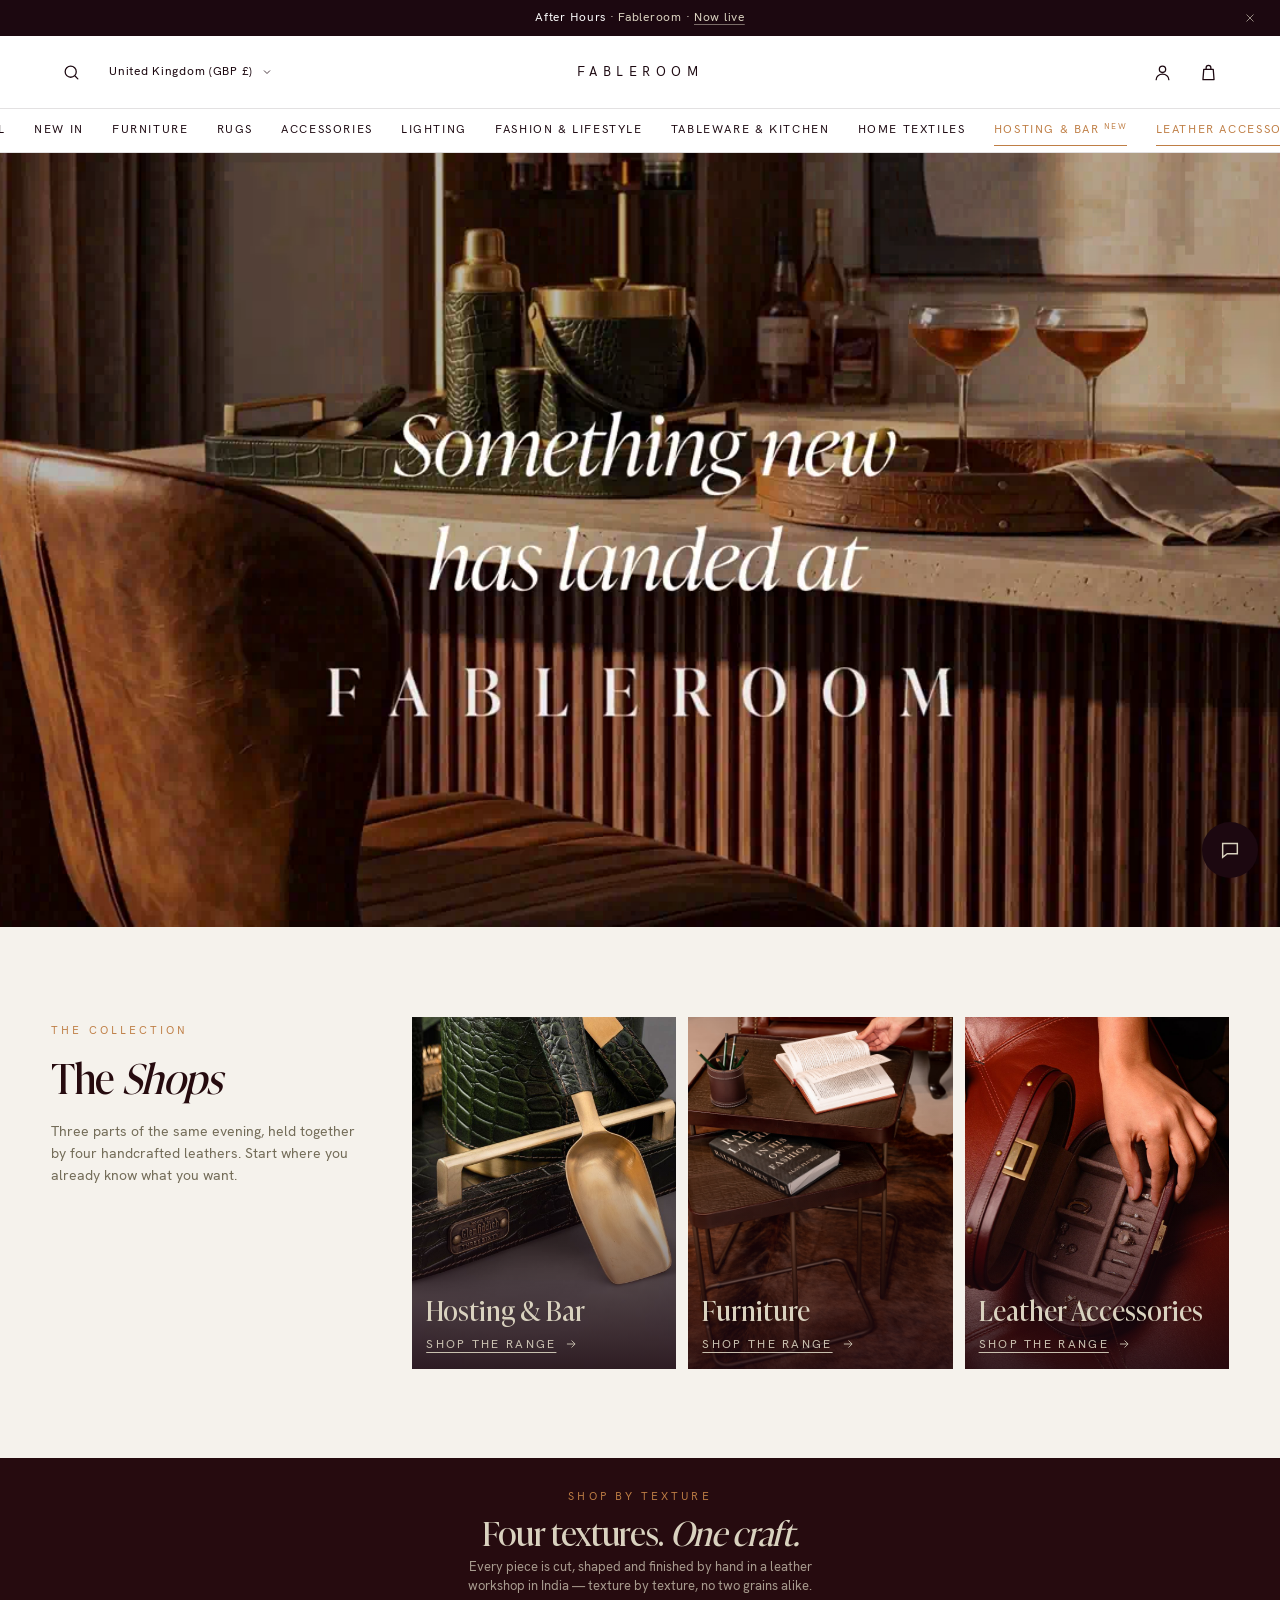
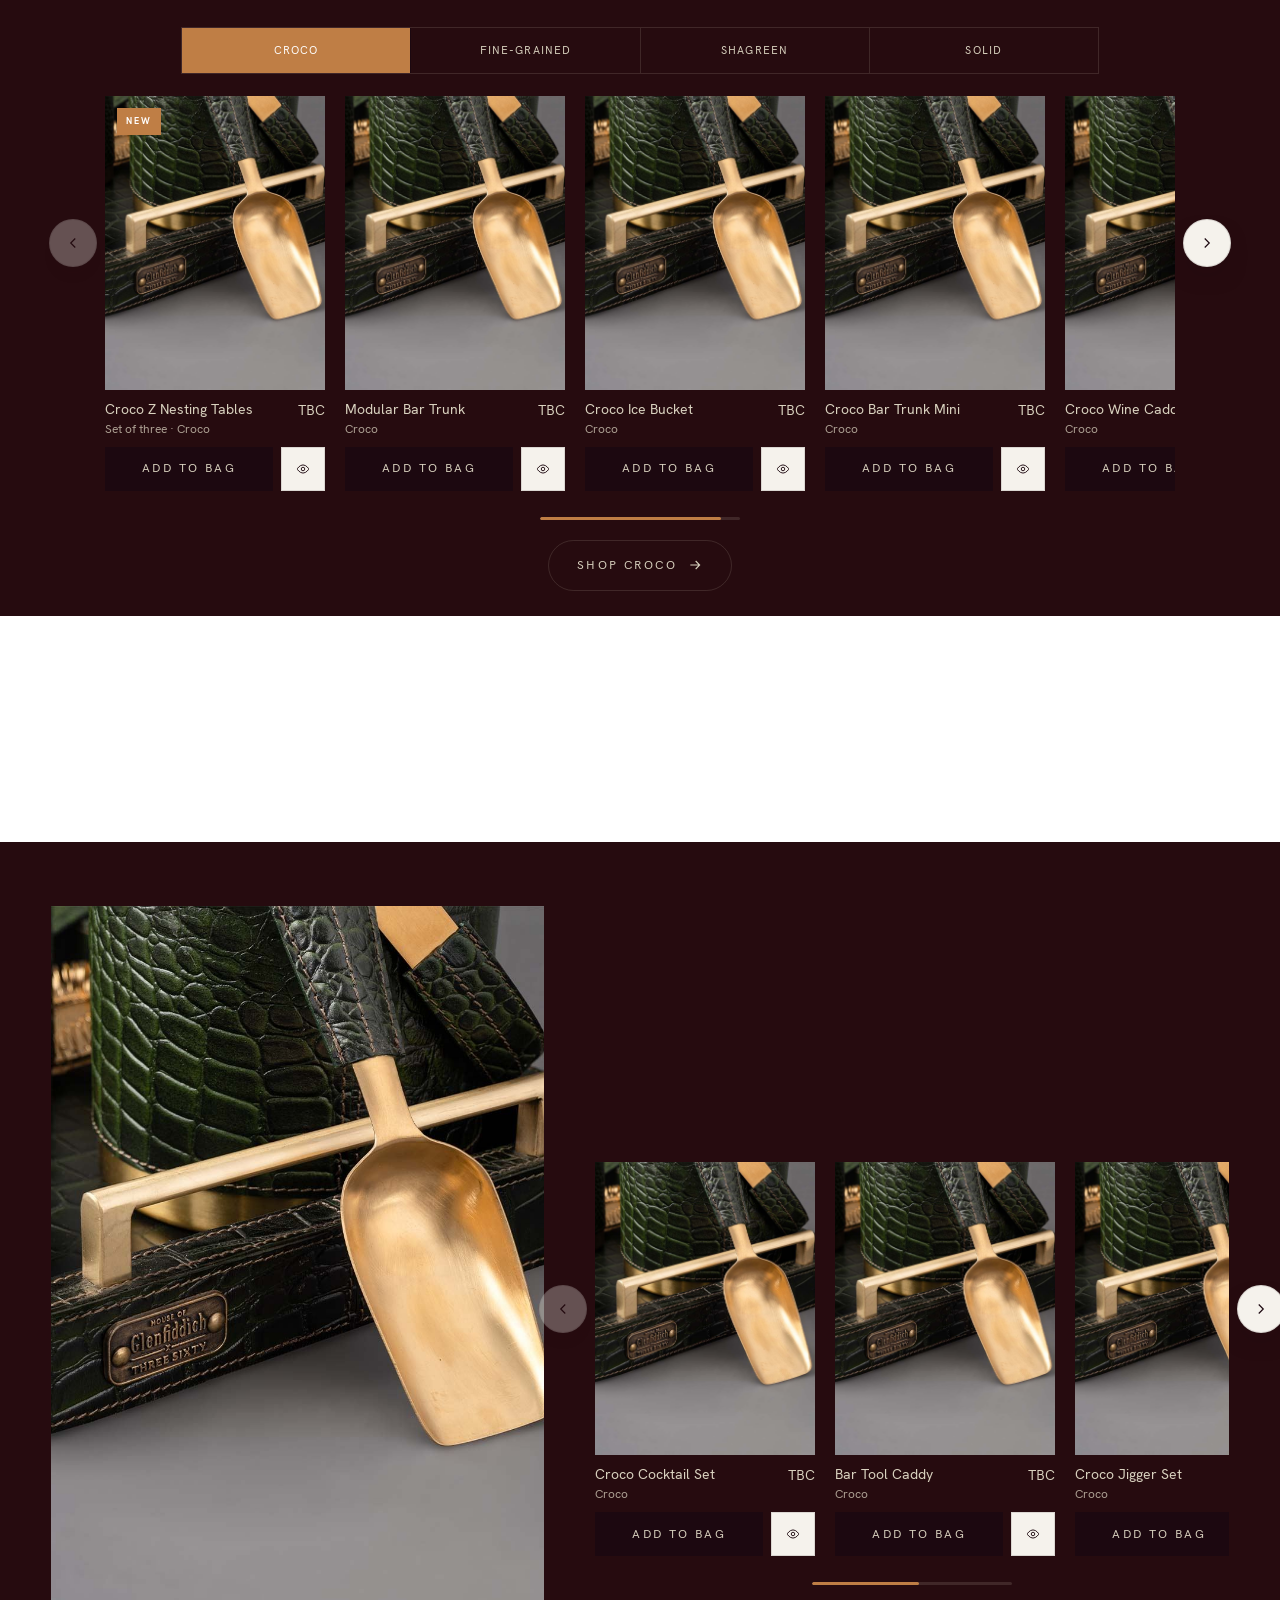
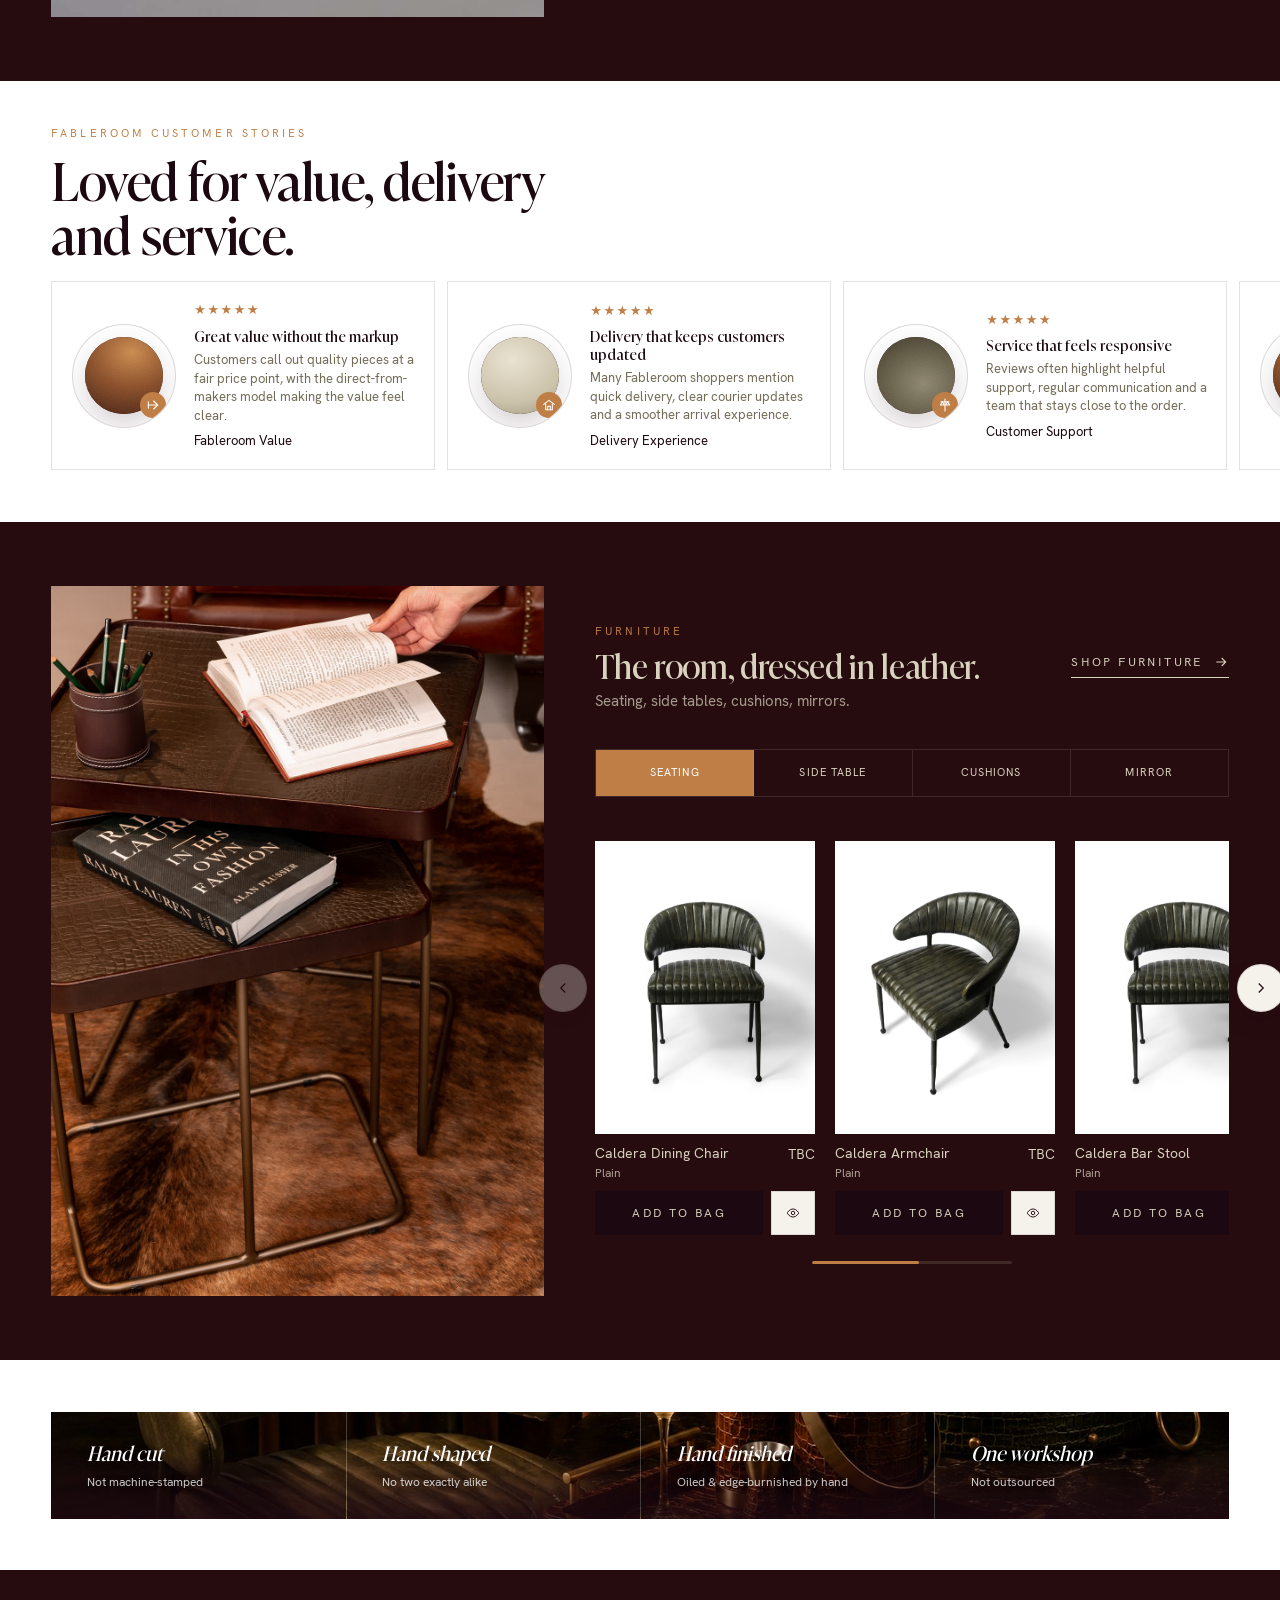
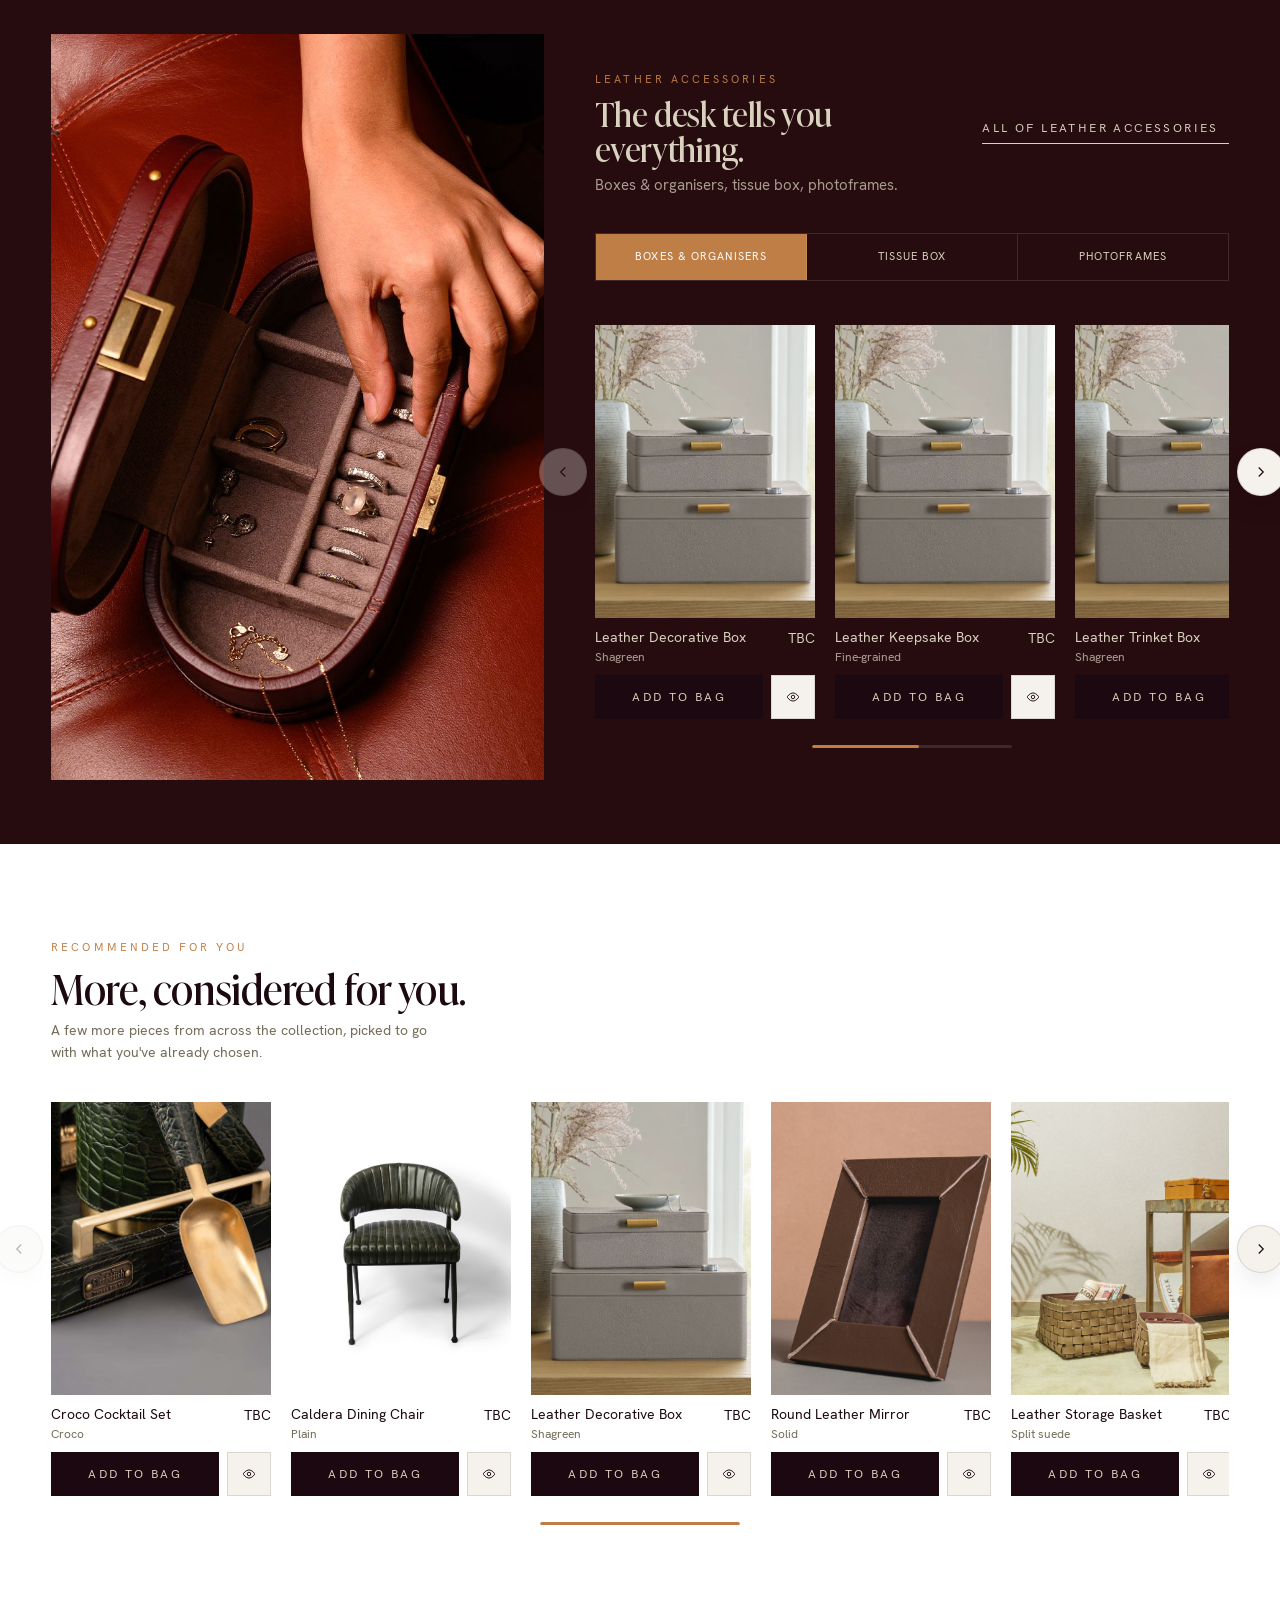
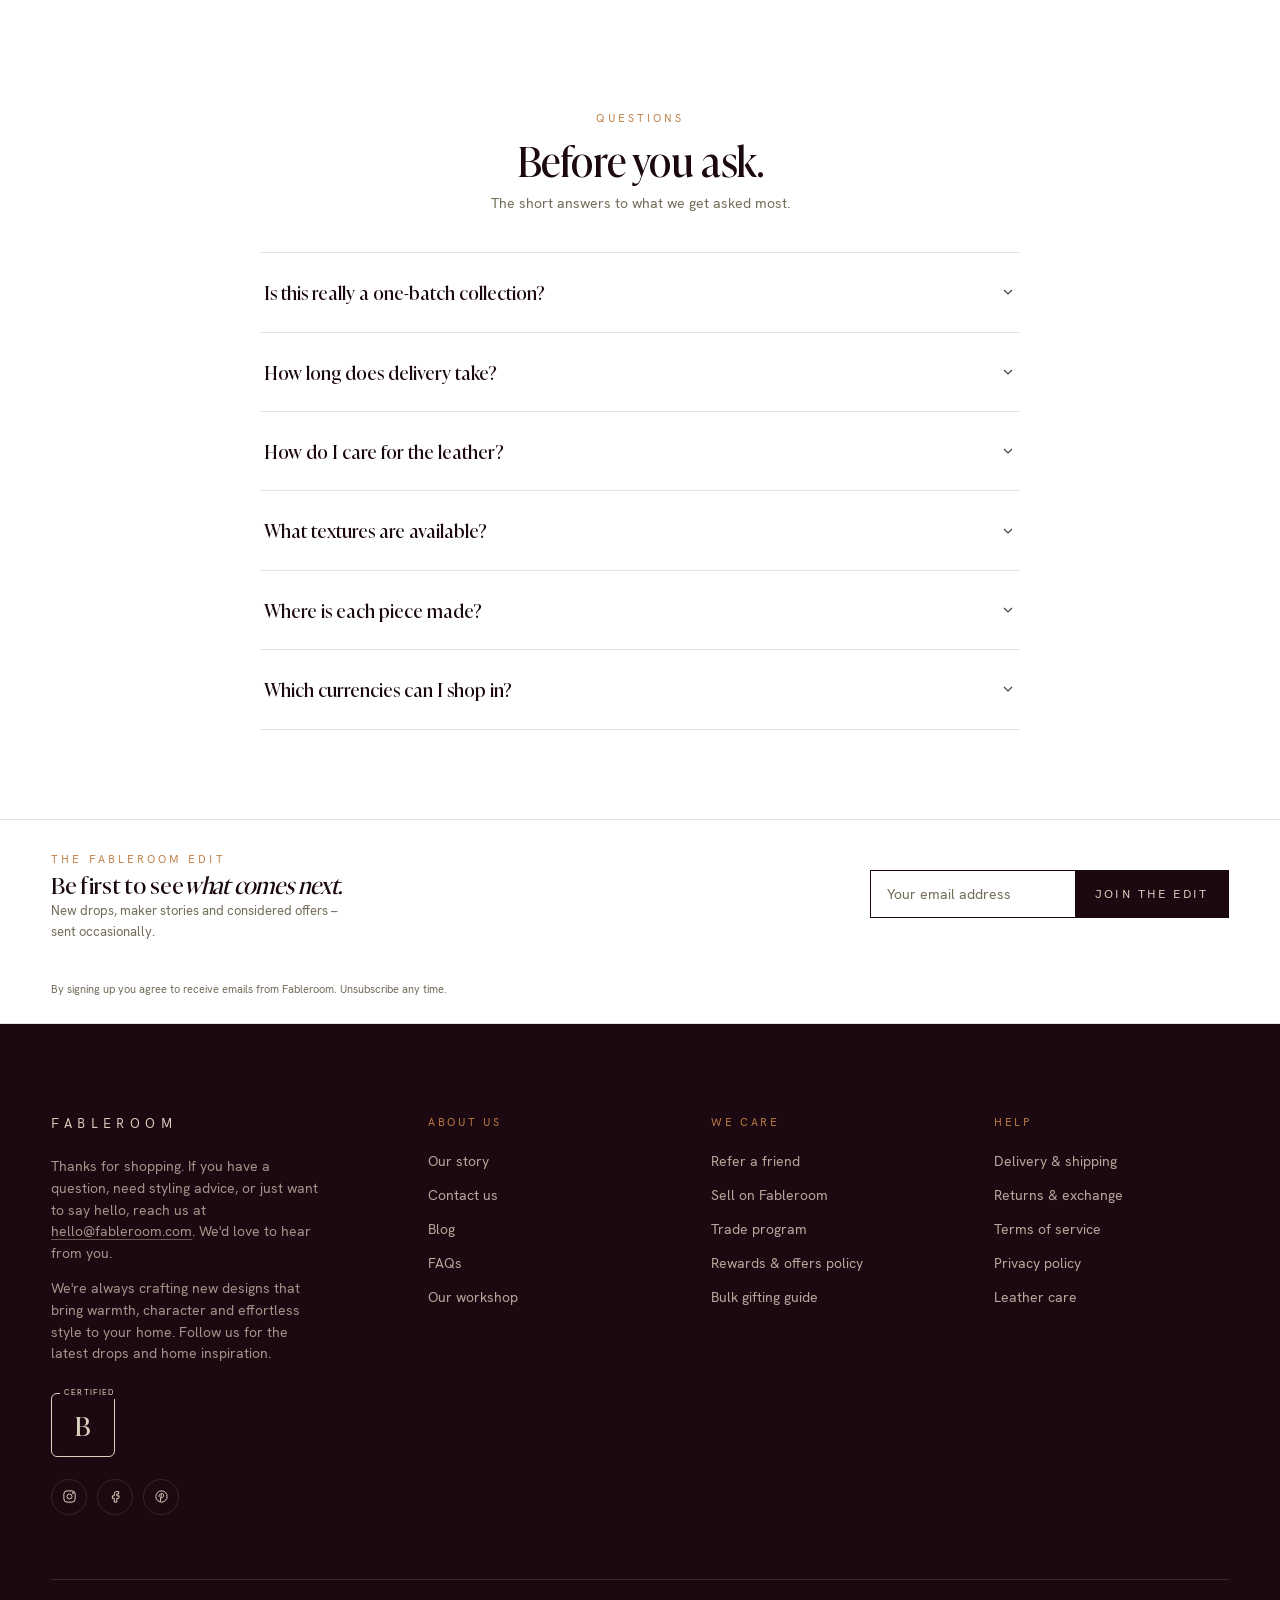
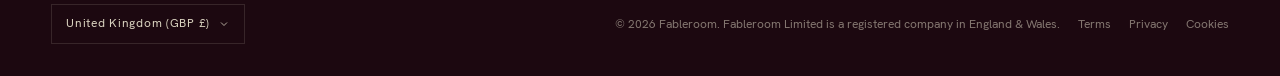
==== index.html @ 5e35eaef "Underline the active subcategory tab on mobile Explicit follow-up to the borderless-tabs change - th" ====
﻿<!DOCTYPE html>
<html lang="en-GB">
<head>
<meta charset="utf-8">
<meta name="viewport" content="width=device-width, initial-scale=1">
<title>After Hours. – Fableroom</title>
<meta name="description" content="After Hours. A leather collection for evenings worth dressing for. 28 styles. Handmade in India.">
<link rel="stylesheet" href="brand-fonts.css">
<style>
:root{
  --licorice:#260B0F;
  --deep:#1C0810;
  --caramel:#BF7E45;
  --bone:#D9D2BF;
  --grey:#736C58;
  --off:#F5F2EC;
  --ink:#1C0810;
  --ink-soft:#4A3A3A;
  --line:rgba(28,8,16,.12);
  --line-dark:rgba(217,210,191,.14);
  --font-display:'IvyPresto Display',Georgia,'Times New Roman',serif;
  --font-body:'HK Grotesk',system-ui,-apple-system,'Segoe UI',sans-serif;
  --ease:cubic-bezier(.22,.61,.36,1);
  --ease-out:cubic-bezier(.16,1,.3,1);
  --t-fast:220ms;
  --t-med:360ms;
  --t-slow:640ms;
  --nav-h:72px;
  --promo-h:36px;
  --gutter:clamp(20px,4vw,64px);
  --max:1440px;
  --band-pad:clamp(24px,7vw,140px);
  /* Spacing scale – every section's vertical rhythm and every grid gap draws from these, so spacing reads as one system rather than one-off values per section. */
  --space-xs:clamp(8px,1vw,12px);
  --space-sm:clamp(12px,1.6vw,20px);
  --space-md:clamp(20px,2.6vw,32px);
  --space-lg:clamp(32px,4vw,48px);
  --sec-pad:clamp(56px,7vw,96px);
  --sec-pad-lg:clamp(80px,9.5vw,140px);
}
*{box-sizing:border-box;margin:0;padding:0}
html{scroll-behavior:smooth;-webkit-text-size-adjust:100%}
body{background:#fff;color:var(--ink);font-family:var(--font-body);font-size:15px;line-height:1.6;-webkit-font-smoothing:antialiased;overflow-x:hidden}
img,svg{display:block;max-width:100%}
a{color:inherit;text-decoration:none}
button{font:inherit;color:inherit;background:none;border:0;cursor:pointer}
ul{list-style:none}
:focus-visible{outline:2px solid var(--caramel);outline-offset:3px;border-radius:2px}
.sr-only{position:absolute;width:1px;height:1px;padding:0;margin:-1px;overflow:hidden;clip:rect(0,0,0,0);white-space:nowrap;border:0}

.wrap{max-width:var(--max);margin:0 auto;padding-left:var(--gutter);padding-right:var(--gutter)}
.eyebrow{font-family:var(--font-body);font-size:11px;font-weight:500;letter-spacing:.28em;text-transform:uppercase;color:var(--caramel)}
.display{font-family:var(--font-display);font-weight:400;letter-spacing:-.01em;line-height:1}
.display em{font-style:italic}
h2.display{font-size:clamp(34px,4.4vw,60px);line-height:1.02}
.sec-head{display:flex;align-items:flex-end;justify-content:space-between;gap:24px;margin-bottom:clamp(28px,3vw,44px)}
.sec-head .num{font-family:var(--font-display);font-style:italic;font-size:clamp(40px,5vw,68px);color:var(--caramel);line-height:.9;margin-right:20px}
.sec-head .lede{color:var(--grey);max-width:44ch;font-size:15px;margin-top:10px}
.link-arrow{display:inline-flex;align-items:center;gap:10px;font-size:12px;letter-spacing:.2em;text-transform:uppercase;font-weight:500;padding-bottom:6px;position:relative;white-space:nowrap}
.link-arrow::after{content:"";position:absolute;left:0;right:0;bottom:0;height:1px;background:currentColor;transform-origin:left;transition:transform var(--t-med) var(--ease)}
.link-arrow:hover::after,.link-arrow:focus-visible::after{transform:scaleX(.4)}
.link-arrow svg{width:16px;height:16px;transition:transform var(--t-med) var(--ease)}
.link-arrow:hover svg{transform:translateX(4px)}
/* Reusable pill modifier — a bordered, no-underline pill instead of the plain underlined
   link style. First built for Shop by Texture's "Shop All" CTA (.mf-foot), now also used
   for the category-split sections' "All of..." link, moved up beside the heading. */
.link-arrow.pill{padding:10px 20px;border:1px solid var(--line);border-radius:999px;flex:none}
.link-arrow.pill::after{content:none}
.link-arrow.pill:hover{background:var(--caramel);border-color:var(--caramel);color:#fff}
.category-split.on-colored .link-arrow.pill{border-color:var(--line-dark)}

/* ---------- Image placeholders (swap for renders) ---------- */
.ph{position:relative;overflow:hidden;background:#3a1a16;isolation:isolate}
.ph::before{content:"";position:absolute;inset:0;background:var(--ph-bg,linear-gradient(135deg,#4a2118 0%,#2a0f12 55%,#1c0810 100%))}
.ph::after{content:"";position:absolute;inset:-50%;opacity:.28;mix-blend-mode:soft-light;background-image:url("data:image/svg+xml,%3Csvg xmlns='http://www.w3.org/2000/svg' width='160' height='160'%3E%3Cfilter id='n'%3E%3CfeTurbulence type='fractalNoise' baseFrequency='.85' numOctaves='3' stitchTiles='stitch'/%3E%3C/filter%3E%3Crect width='100%25' height='100%25' filter='url(%23n)'/%3E%3C/svg%3E");background-size:160px 160px}
.ph .ph-tag{position:absolute;left:14px;bottom:12px;z-index:1;font-size:10px;letter-spacing:.18em;text-transform:uppercase;color:rgba(217,210,191,.55);pointer-events:none}
.ph.img-cover{width:100%;height:100%;object-fit:cover;display:block;background:#e9e3d6}
.ph.img-cover::before,.ph.img-cover::after{content:none}
.hero .ph-tag,.tile .ph-tag,.furniture .visual .ph-tag,.modal .media .ph-tag{left:auto;bottom:auto;top:14px;right:14px;text-align:right}
.ph.warm{--ph-bg:radial-gradient(120% 90% at 70% 30%,#8a4a2a 0%,#4a2118 40%,#1c0810 100%)}
.ph.olive{--ph-bg:radial-gradient(110% 90% at 30% 70%,#5b5a3a 0%,#33301f 45%,#1c0810 100%)}
.ph.caramel{--ph-bg:radial-gradient(120% 100% at 60% 20%,#c98a4e 0%,#8a4f2a 45%,#3a1a12 100%)}
.ph.bone{--ph-bg:radial-gradient(120% 100% at 40% 30%,#e9e2d0 0%,#c9c0a8 55%,#8f846b 100%)}
.ph.grey{--ph-bg:radial-gradient(110% 90% at 60% 60%,#8e8670 0%,#5f5843 50%,#2f2a20 100%)}
.ph.deep{--ph-bg:radial-gradient(120% 100% at 50% 100%,#3a1414 0%,#1c0810 65%)}
.ph.croco{--ph-bg:repeating-radial-gradient(circle at 30% 30%,rgba(255,255,255,.04) 0 3px,transparent 3px 9px),radial-gradient(120% 100% at 60% 30%,#6b3a22 0%,#3a1a12 55%,#1c0810 100%)}
.ph.shagreen{--ph-bg:repeating-radial-gradient(circle,rgba(255,255,255,.07) 0 1px,transparent 1px 5px),radial-gradient(120% 100% at 40% 40%,#7a6b52 0%,#4d4331 55%,#2a2318 100%)}
.ph.hair{--ph-bg:repeating-linear-gradient(112deg,rgba(255,255,255,.05) 0 1px,transparent 1px 4px),radial-gradient(120% 100% at 50% 20%,#a07a58 0%,#5a3a26 50%,#2a1610 100%)}
.ph.waxy{--ph-bg:linear-gradient(160deg,rgba(255,255,255,.14),transparent 40%),radial-gradient(120% 100% at 60% 60%,#8a4a2a 0%,#5a2a1a 50%,#2a1010 100%)}

/* ---------- Promo bar ---------- */
.promo{background:var(--deep);color:var(--bone);height:var(--promo-h);display:flex;align-items:center;justify-content:center;position:relative;font-size:12px;letter-spacing:.06em;transition:height var(--t-med) var(--ease),opacity var(--t-med) var(--ease)}
.promo[hidden]{display:none}
.promo b{font-weight:500;color:#fff}
.promo .promo-msgs{position:relative;height:100%;display:grid;place-items:center;overflow:hidden;flex:1;text-align:center;padding:0 48px}
.promo .promo-msgs span{grid-area:1/1;opacity:0;transform:translateY(8px);transition:opacity var(--t-slow) var(--ease),transform var(--t-slow) var(--ease)}
.promo .promo-msgs span.is-on{opacity:1;transform:none}
.promo .promo-msgs a{text-decoration:underline;text-underline-offset:3px;text-decoration-color:rgba(217,210,191,.5)}
.promo-close{position:absolute;right:12px;top:0;height:100%;width:36px;display:grid;place-items:center;color:var(--bone);opacity:.7;transition:opacity var(--t-fast)}
.promo-close:hover{opacity:1}

/* ---------- Header / nav ---------- */
.site-header{position:sticky;top:0;z-index:60;background:#fff;border-bottom:1px solid var(--line);transition:box-shadow var(--t-med) var(--ease),background var(--t-med) var(--ease)}
.site-header.is-stuck{box-shadow:0 8px 32px -18px rgba(28,8,16,.35);background:rgba(245,242,236,.94);backdrop-filter:saturate(1.2) blur(10px)}
.nav-row{height:var(--nav-h);display:grid;grid-template-columns:1fr auto 1fr;align-items:center;transition:height var(--t-med) var(--ease)}
.site-header.is-stuck .nav-row{height:60px}
.logo{font-family:var(--font-body);font-weight:500;letter-spacing:.42em;font-size:13px;text-transform:uppercase;justify-self:center;color:var(--ink)}
.nav-left,.nav-right{display:flex;align-items:center;gap:6px}
.nav-right{justify-self:end}
.icon-btn{width:40px;height:40px;display:grid;place-items:center;border-radius:50%;position:relative;color:var(--ink);transition:background var(--t-fast)}
.icon-btn:hover{background:rgba(28,8,16,.06)}
.icon-btn svg{width:19px;height:19px;stroke:currentColor;fill:none;stroke-width:1.6;stroke-linecap:round;stroke-linejoin:round}
.bag-count{position:absolute;top:5px;right:3px;min-width:16px;height:16px;padding:0 4px;border-radius:999px;background:var(--caramel);color:var(--deep);font-size:10px;font-weight:600;display:grid;place-items:center;transform:scale(0);transition:transform var(--t-med) var(--ease-out)}
.bag-count.is-on{transform:scale(1)}
.bag-count.bump{animation:bump 420ms var(--ease-out)}
@keyframes bump{0%{transform:scale(1)}40%{transform:scale(1.35)}100%{transform:scale(1)}}
.burger{display:none}
.burger span{display:block;width:20px;height:1.5px;background:currentColor;margin:5px auto;transition:transform var(--t-med) var(--ease),opacity var(--t-fast)}

.nav-cats{border-top:1px solid var(--line);display:flex;justify-content:center;gap:clamp(14px,2.2vw,34px);height:44px;align-items:center;font-size:11.5px;letter-spacing:.14em;text-transform:uppercase;font-weight:500;transition:height var(--t-med) var(--ease),opacity var(--t-med) var(--ease)}
.site-header.is-stuck .nav-cats{height:0;opacity:0;overflow:hidden;border-top-color:transparent}
.nav-cats a{position:relative;padding:6px 0;white-space:nowrap}
.nav-cats a::after{content:"";position:absolute;left:0;right:0;bottom:0;height:1px;background:var(--caramel);transform:scaleX(0);transform-origin:left;transition:transform var(--t-med) var(--ease)}
.nav-cats a:hover::after,.nav-cats a:focus-visible::after,.nav-cats a.is-new::after{transform:scaleX(1)}
.nav-cats a.is-new{color:var(--caramel)}
.nav-cats .tag-new{font-size:8px;letter-spacing:.2em;vertical-align:top;margin-left:4px;color:var(--caramel)}

/* Currency dropdown */
.dd{position:relative}
.dd-btn{display:inline-flex;align-items:center;gap:8px;height:40px;padding:0 12px;border-radius:999px;font-size:12px;letter-spacing:.06em;transition:background var(--t-fast)}
.dd-btn:hover{background:rgba(28,8,16,.06)}
.dd-btn svg{width:12px;height:12px;stroke:currentColor;fill:none;stroke-width:1.6;transition:transform var(--t-med) var(--ease)}
.dd.is-open .dd-btn svg{transform:rotate(180deg)}
.dd-menu{position:absolute;top:calc(100% + 8px);right:0;min-width:200px;background:#fff;border:1px solid var(--line);box-shadow:0 18px 48px -20px rgba(28,8,16,.4);padding:6px;opacity:0;transform:translateY(-6px);pointer-events:none;transition:opacity var(--t-fast) var(--ease),transform var(--t-fast) var(--ease);z-index:70}
.dd.is-open .dd-menu{opacity:1;transform:none;pointer-events:auto}
.dd-menu.up{top:auto;bottom:calc(100% + 8px);right:auto;left:0}
.dd-menu button{display:flex;width:100%;justify-content:space-between;align-items:center;padding:10px 12px;font-size:13px;text-align:left;transition:background var(--t-fast)}
.dd-menu button:hover{background:var(--off)}
.dd-menu button[aria-selected="true"]{color:var(--caramel)}
.dd-menu button small{color:var(--grey);font-size:11px}

/* Drawer */
.drawer{position:fixed;inset:0;z-index:80;pointer-events:none}
.drawer .scrim{position:absolute;inset:0;background:rgba(28,8,16,.5);opacity:0;transition:opacity var(--t-med) var(--ease)}
.drawer .panel{position:absolute;top:0;left:0;bottom:0;width:min(86vw,380px);background:var(--off);transform:translateX(-100%);transition:transform var(--t-slow) var(--ease-out);display:flex;flex-direction:column;padding:20px 24px 32px;overflow-y:auto}
.drawer.is-open{pointer-events:auto}
.drawer.is-open .scrim{opacity:1}
.drawer.is-open .panel{transform:none}
.drawer-head{display:flex;justify-content:space-between;align-items:center;margin-bottom:24px}
.drawer nav a{display:flex;justify-content:space-between;align-items:center;padding:14px 0;border-bottom:1px solid var(--line);font-size:14px;letter-spacing:.1em;text-transform:uppercase;font-weight:500}
.drawer nav a.is-new{color:var(--caramel)}
.drawer .drawer-foot{margin-top:auto;padding-top:24px;color:var(--grey);font-size:13px}

/* ---------- Hero ---------- */
.hero{position:relative;height:clamp(560px,86vh,860px);color:var(--bone);display:flex;align-items:flex-end;overflow:hidden}
.hero .ph{position:absolute;inset:0;z-index:0;transform:scale(1.06);transition:transform 1.8s var(--ease-out)}
.hero.is-in .ph{transform:scale(1)}
.hero .ph::before{background:var(--ph-bg)}
.hero-video{position:absolute;inset:0;z-index:1;width:100%;height:100%;object-fit:cover;transform:scale(1.06);transition:transform 1.8s var(--ease-out)}
.hero.is-in .hero-video{transform:scale(1)}
.hero-video.mobile{display:none}
@media (max-width:900px){
  .hero-video.desktop{display:none}
  .hero-video.mobile{display:block}
}
.btn{display:inline-flex;align-items:center;justify-content:center;gap:10px;height:48px;padding:0 26px;font-size:12px;letter-spacing:.2em;text-transform:uppercase;font-weight:500;transition:background var(--t-fast),color var(--t-fast),transform var(--t-fast),border-color var(--t-fast)}
.btn:active{transform:translateY(1px)}
.btn-caramel{background:var(--caramel);color:var(--deep)}
.btn-caramel:hover{background:#cf9058}
.btn-outline{border:1px solid currentColor}
.btn-outline:hover{background:var(--bone);color:var(--deep);border-color:var(--bone)}
.btn-dark{background:var(--deep);color:var(--bone)}
.btn-dark:hover{background:var(--licorice)}

/* ---------- Reveal ---------- */
.reveal{opacity:0;transform:translateY(28px);transition:opacity var(--t-slow) var(--ease),transform var(--t-slow) var(--ease-out)}
.reveal.is-in{opacity:1;transform:none}
.reveal[data-delay="1"]{transition-delay:.08s}.reveal[data-delay="2"]{transition-delay:.16s}.reveal[data-delay="3"]{transition-delay:.24s}.reveal[data-delay="4"]{transition-delay:.32s}
/* Grouped grids/rows: the wrapper is the scroll trigger, but each child gets its own staggered fade+rise rather than moving as one flat block */
.mf-row-wrap.reveal{opacity:1;transform:none}
.mf-row-wrap.reveal .product-card{opacity:0;transform:translateY(22px);transition:opacity .7s var(--ease),transform .7s var(--ease-out)}
.mf-row-wrap.reveal.is-in .product-card{opacity:1;transform:none}
.mf-row-wrap.reveal .product-card:nth-child(2){transition-delay:.06s}
.mf-row-wrap.reveal .product-card:nth-child(3){transition-delay:.12s}
.mf-row-wrap.reveal .product-card:nth-child(4){transition-delay:.18s}
.mf-row-wrap.reveal .product-card:nth-child(5){transition-delay:.24s}
.mf-row-wrap.reveal .product-card:nth-child(6){transition-delay:.3s}
.mf-row-wrap.reveal .product-card:nth-child(7){transition-delay:.36s}
.mf-row-wrap.reveal .product-card:nth-child(8){transition-delay:.42s}

/* ---------- Categories (The Shops) ---------- */
.categories{background:var(--off);color:var(--ink);padding:var(--sec-pad) 0}
.categories .wrap{display:grid;grid-template-columns:minmax(300px,1.15fr) 3fr;gap:var(--space-lg);align-items:start}
#catTitle{white-space:nowrap;color:var(--licorice)}
.categories h2{font-size:clamp(30px,3.2vw,46px);line-height:1.05}
.categories .intro{color:var(--grey);font-size:14px;margin-top:22px;max-width:40ch;font-weight:300}
.tiles{display:grid;grid-template-columns:repeat(3,1fr);gap:var(--space-xs)}
.tile{position:relative;aspect-ratio:3/4;overflow:hidden;display:block;color:var(--bone)}
.tile .ph{position:absolute;inset:0;transition:transform 1.1s var(--ease-out)}
.tile:hover .ph,.tile:focus-visible .ph{transform:scale(1.06)}
/* Gradient overlay for tile caption legibility (category tiles only — product cards no longer
   use an overlay, see the .product-card comment below). */
.tile::before{content:"";position:absolute;inset:0;z-index:1;background:linear-gradient(0deg,rgba(28,8,16,.85) 0%,rgba(28,8,16,.38) 38%,rgba(28,8,16,.04) 62%,transparent 80%);pointer-events:none}
.tile .cap{position:absolute;left:14px;right:26px;bottom:14px;z-index:2;text-align:left}
.tile .cap h3{font-family:var(--font-display);font-size:clamp(20px,2.1vw,30px);font-weight:400;line-height:1.05}
.tile .cap .go{display:inline-flex;align-items:center;gap:8px;margin-top:12px;font-size:11.5px;letter-spacing:.2em;text-transform:uppercase;text-decoration:underline;text-underline-offset:4px;color:var(--bone);opacity:.9;transition:opacity var(--t-med),transform var(--t-med) var(--ease)}
.tile .cap .go svg{width:14px;height:14px}
.tile:hover .cap .go{opacity:1;transform:translateX(4px)}

/* ---------- Product cards (Shop by Texture + category-split group grids — plain photo, no gradient overlay, name/price sit below the image in normal flow) ---------- */
.product-card{position:relative;display:flex;flex-direction:column;gap:10px;cursor:pointer}
.product-card .media{position:relative;aspect-ratio:3/4;overflow:hidden;isolation:isolate}
.product-card .media .ph{position:absolute;inset:0;transition:transform 1s var(--ease-out)}
.product-card:hover .media .ph{transform:scale(1.05)}
.product-card .badge{position:absolute;top:12px;left:12px;z-index:3;font-size:9px;letter-spacing:.22em;text-transform:uppercase;font-weight:600;padding:6px 9px;background:var(--off);color:var(--deep)}
.product-card .badge.caramel{background:var(--caramel);color:#fff}
.product-card .wish{position:absolute;top:10px;right:10px;z-index:3;width:34px;height:34px;border-radius:50%;display:grid;place-items:center;background:rgba(245,242,236,.9);color:var(--deep);opacity:0;transform:translateY(-6px);transition:opacity var(--t-fast),transform var(--t-fast),color var(--t-fast)}
.product-card:hover .wish,.product-card:focus-within .wish,.product-card .wish[aria-pressed="true"]{opacity:1;transform:none}
.product-card .wish[aria-pressed="true"]{color:var(--caramel)}
.product-card .wish svg{width:16px;height:16px;fill:none;stroke:currentColor;stroke-width:1.6}
.product-card .wish[aria-pressed="true"] svg{fill:currentColor}
.product-card .info{display:flex;justify-content:space-between;gap:12px;align-items:flex-start}
.product-card .name{font-size:14px;font-weight:400;line-height:1.35;color:var(--bone)}
.product-card .name small{display:block;color:rgba(217,210,191,.75);font-size:12px;margin-top:2px}
.product-card .price{font-size:14px;font-weight:500;white-space:nowrap;color:var(--bone)}
.product-card .price s{color:rgba(217,210,191,.6);font-weight:300;margin-right:6px}
/* Quick actions sit below the card, in normal flow — never over the photo */
.product-card .quick{display:flex;gap:8px}
.product-card .quick .btn{flex:1;height:44px;padding:0 14px;font-size:12px;background:var(--deep);color:var(--bone)}
.product-card .quick .btn:hover{background:var(--licorice)}
.product-card .quick .btn-ghost{background:var(--off);color:var(--deep);flex:0 0 44px;border:1px solid var(--line)}
.product-card .quick .btn-ghost:hover{background:#fff;border-color:var(--deep)}
.btn.is-added{background:var(--deep)!important;color:var(--bone)!important}

/* ---------- Carousel ---------- */
.edit{padding:clamp(72px,9vw,128px) 0 clamp(56px,6vw,88px)}
.edit .sec-head{align-items:flex-end}
.edit .sec-head .title{display:flex;align-items:flex-end}
.carousel{position:relative}
.track{display:grid;grid-auto-flow:column;grid-auto-columns:calc((100% - 3*var(--gap))/4);gap:var(--gap);--gap:clamp(12px,1.6vw,24px);overflow-x:auto;scroll-snap-type:x mandatory;scrollbar-width:none;-ms-overflow-style:none;padding-bottom:4px;cursor:grab;scroll-behavior:smooth}
.track::-webkit-scrollbar{display:none}
.track.is-dragging{cursor:grabbing;scroll-snap-type:none;scroll-behavior:auto}
.track.is-dragging *{pointer-events:none;user-select:none}
.track>.product-card{scroll-snap-align:start}
.car-nav{position:absolute;top:calc((100% - 78px)/2);width:48px;height:48px;border-radius:50%;background:var(--off);border:1px solid var(--line);display:grid;place-items:center;z-index:3;transform:translateY(-50%);box-shadow:0 12px 30px -16px rgba(28,8,16,.5);transition:background var(--t-fast),opacity var(--t-fast),transform var(--t-fast)}
.car-nav:hover{background:#fff}
.car-nav:disabled{opacity:.3;cursor:default}
.car-nav svg{width:18px;height:18px;stroke:currentColor;fill:none;stroke-width:1.6}
.car-nav.prev{left:-24px}.car-nav.next{right:-24px}
.dots{display:flex;justify-content:center;gap:8px;margin-top:28px}
.dots button{width:28px;height:18px;display:grid;place-items:center}
.dots button i{display:block;width:100%;height:1.5px;background:rgba(28,8,16,.18);transition:background var(--t-med),transform var(--t-med)}
.dots button[aria-current="true"] i{background:var(--deep)}

/* ---------- Shop by Texture (formerly "Materials") — plain white section, no banner image behind the
   header (explicit client direction: this is an L3 product-discovery layer, not a hero-style lead-in),
   boxed tab bar with a solid active segment, and product cards instead of subcategory tiles ---------- */
.material-filter{position:relative;background:var(--licorice);color:var(--bone);padding:clamp(17px,2.15vw,25px) 0 clamp(17px,2.15vw,25px)}
.mf-head{width:100%;text-align:center;max-width:1020px;margin:0 auto}
.mf-head .eyebrow{color:var(--caramel)}
.mf-head h2{margin-top:8px;font-size:clamp(22px,2.6vw,34px);line-height:1.05;color:var(--bone);white-space:nowrap}
.mf-sub{margin:8px auto 0;max-width:52ch;color:rgba(217,210,191,.72);font-size:13px;line-height:1.4}
/* .tabs (base rule) sets flex-wrap:wrap and comes later in the cascade than a single-class .mf-tabs
   selector would, silently overriding nowrap — the two-class selector here wins on specificity so the
   tab bar reliably stays a single row instead of wrapping into an uneven, gap-leaving second line. */
.tabs.mf-tabs{justify-content:flex-start;flex-wrap:nowrap;gap:0;margin:var(--space-md) auto 0;width:100%;max-width:100%;border:1px solid var(--line-dark);overflow-x:auto;scrollbar-width:none;-ms-overflow-style:none}
.mf-tabs::-webkit-scrollbar{display:none}
.mf-tabs .tab{flex:1 1 0;min-width:122px;background:none;border:0;border-right:1px solid var(--line-dark);padding:14px 25px;font-size:11px;letter-spacing:.1em;text-transform:uppercase;color:var(--bone);white-space:nowrap;transition:background var(--t-fast),color var(--t-fast)}
.mf-tabs .tab:last-child{border-right:0}
.mf-tabs .tab[aria-selected="true"]{background:var(--caramel);color:#fff}
.mf-row-wrap{position:relative;z-index:3;margin-top:clamp(16px,2vw,22px);margin-left:auto;margin-right:auto}
/* max-width caps each row to a fixed number of cards' worth of width so the carousel
   ALWAYS shows a partial next card at the trailing edge on wide screens, instead of
   leaving it to chance whether the section's full available width happens to fit an
   exact number of cards (which produced no visible "peek" at some real browser widths —
   flagged explicitly: "product cards at 100% zoom should be 5th card half visible, i
   still don't see that change"). Below this width the row simply fills 100% and the
   peek still shows naturally since content still exceeds the container. */
#materials-filter .mf-row-wrap{max-width:calc(4.5 * clamp(180px,20vw,220px) + 4 * var(--space-sm))}
.grp-content .mf-row-wrap{max-width:calc(3.5 * clamp(190px,22vw,230px) + 3 * var(--space-sm))}
.mf-row{display:flex;gap:var(--space-sm);overflow-x:auto;scroll-behavior:smooth;scrollbar-width:none;-ms-overflow-style:none;padding-bottom:6px}
.mf-row.is-few{justify-content:center}
.mf-row::-webkit-scrollbar{display:none}
.mf-row .product-card{flex:0 0 clamp(180px,20vw,220px)}
.mf-row .product-card[hidden]{display:none}
/* Branded scroll progress — replaces the native scrollbar with something that matches the page */
.mf-scrollbar{position:relative;height:3px;max-width:200px;margin:20px auto 0;background:var(--line-dark);border-radius:999px;overflow:hidden}
.mf-scrollbar-thumb{position:absolute;top:0;left:0;height:100%;width:40%;background:var(--caramel);border-radius:999px;transform:translateX(0);transition:transform .12s linear}
/* Desktop-only prev/next arrows for the product row, reusing the site's .car-nav button language.
   Centered on the card height specifically (row-wrap also includes the scrollbar strip below the
   cards, so the true center sits slightly above the wrapper's own 50%), sitting outside the row
   in the surrounding gutter so they never overlap the first/last card. .car-nav's circle is always
   cream (--off) regardless of section, so the icon colour is pinned dark here rather than inherited
   — inheriting would turn light/bone on a dark section and disappear against the cream circle. */
.mf-nav{top:calc(50% - 16px);bottom:auto;color:var(--deep)}
.mf-nav.prev{left:-8px;transform:translate(-100%,-50%)}
.mf-nav.next{right:-8px;transform:translate(100%,-50%)}
@media (max-width:1100px){.mf-nav{display:none}}
.mf-foot{display:flex;justify-content:center;margin-top:clamp(14px,1.8vw,20px)}
.mf-foot .link-arrow.pill{padding:15px 28px;border:1px solid var(--line-dark);border-radius:999px;color:var(--bone)}
.mf-foot .link-arrow.pill::after{content:none}
.mf-foot .link-arrow.pill:hover{background:var(--caramel);border-color:var(--caramel);color:#fff}

/* ---------- Stat bar ---------- */
/* SUPERSEDED — the full-bleed dark photo band is gone; this is now a plain white, licorice-text
   "table" of numbers, using the same left/right gutter as every regular content section
   (`var(--gutter)`, not the wider `--band-pad`-style inset the photo-band version used). Borders
   are licorice at low opacity instead of the old bone/white ones, matching the section's own
   text colour instead of standing out against a photo. *Reason: explicit "remove the background
   and change the colour of the text to licorice... left and right the gutter as the page/section
   below it has... the table colour also to be licorice."* */
.stats{position:relative;overflow:hidden;color:var(--licorice);background:#fff;margin:clamp(32px,4vw,56px) 0}
.stats .wrap{position:relative;z-index:1;display:grid;grid-template-columns:repeat(4,1fr);gap:0;padding-left:var(--gutter);padding-right:var(--gutter)}
.stat{position:relative;min-height:clamp(88px,8.4vw,125px);display:grid;align-content:center;justify-items:start;gap:clamp(8px,.85vw,13px);padding:clamp(14px,2.1vw,29px) clamp(13px,2.8vw,38px);border-left:1px solid rgba(38,11,15,.16);text-align:left}
.stat:first-child{border-left:0}
.stat .v{font-family:var(--font-display);font-style:italic;font-size:clamp(27px,3.3vw,50px);line-height:.92;color:var(--licorice);font-variant-numeric:tabular-nums}
.stat .l{margin-top:0;font-size:clamp(11px,1vw,14px);letter-spacing:.14em;text-transform:uppercase;color:rgba(38,11,15,.68)}

/* ---------- Fact strip (section breaker, between Furniture and Leather Accessories) ---------- */
/* Exactly the footprint of .stats above (same min-height clamp, same margin, same 4-col/2-col/
   2x2 breakpoint behaviour) — chosen from a set of artifact mockups reviewed with the user
   ("Fact Strip — Words", concept 06 of 9). Photo-backed instead of flat colour, four short
   hand-made facts instead of numeric stats — no counting animation, just a quiet craft-claim
   pause between the two category sections. *Reason: explicit "let's go with this and keep it as
   a section breaker between furniture and leather accessories."* */
.fact-strip{position:relative;overflow:hidden;background:#fff;margin:var(--gutter) 0}
.fact-strip .ph{position:absolute;top:0;bottom:0;left:var(--gutter);width:calc(100% - var(--gutter)*2)}
.fact-strip .wrap{position:relative;z-index:1;display:grid;grid-template-columns:repeat(4,1fr);gap:0;padding-left:var(--gutter);padding-right:var(--gutter)}
.fs-item{position:relative;overflow:hidden;min-height:clamp(88px,8.4vw,125px);display:grid;align-content:center;justify-items:start;gap:clamp(8px,.85vw,13px);padding:clamp(14px,2.1vw,29px) clamp(13px,2.8vw,38px);border-left:1px solid rgba(255,255,255,.22);text-align:left}
.fs-item:first-child{border-left:0}
/* Same licorice gradient recipe as .tile::before (the category tile overlay), applied per item so
   each quarter of the strip gets its own independent bottom-up fade for caption legibility. */
.fs-item::before{content:"";position:absolute;inset:0;z-index:0;background:linear-gradient(0deg,rgba(28,8,16,.85) 0%,rgba(28,8,16,.38) 38%,rgba(28,8,16,.04) 62%,transparent 80%);pointer-events:none}
.fs-item .v{position:relative;z-index:1;font-family:var(--font-display);font-style:italic;font-size:clamp(16px,1.8vw,20px);line-height:1.1;color:#fff;text-shadow:0 1px 8px rgba(0,0,0,.4)}
.fs-item .l{position:relative;z-index:1;font-size:clamp(10px,.9vw,12px);line-height:1.35;color:rgba(255,255,255,.78);text-shadow:0 1px 6px rgba(0,0,0,.35)}

/* Trust break section intentionally removed — see CLAUDE.md section 8 (Open TODOs) for why
   and what a replacement needs to account for. Do not re-add the old .trust-break CSS from
   git history without reconsidering the design; it was removed by explicit request, not lost. */

/* ---------- Filter tabs (shared base, used by Materials section) ---------- */
.tabs{display:flex;flex-wrap:wrap;gap:8px;margin:26px 0 22px}
.tab{padding:9px 14px;border:1px solid var(--line);font-size:11px;letter-spacing:.16em;text-transform:uppercase;font-weight:500;transition:background var(--t-fast),color var(--t-fast),border-color var(--t-fast)}
.tab:hover{border-color:var(--deep)}
.tab[aria-selected="true"]{background:var(--deep);color:var(--bone);border-color:var(--deep)}

/* ---------- Category split (Hosting & Bar / Furniture / Leather Accessories) ---------- */
.category-split{overflow:hidden}
/* Hosting & Bar and Leather Accessories (the two sections using this shared banner+panel grid at
   the time) had no top/bottom breathing room of their own — the banner image filled flush to the
   very top of the section with zero margin, so the section immediately above/below touched it
   directly. Matches the same margin value `.stats` already uses for the same "give this section
   its own space" purpose. *Reason: explicit "there is no space between the category banner and
   the section end, introduce equal space."* Furniture uses this same `.cs-grid` now too (it used
   to be `.cs-backdrop`, a full-bleed photo layout that didn't use `.cs-grid` at all — see that
   section's own history further down). */
/* SUPERSEDED (again) — the banner column is back for Hosting & Bar and Leather Accessories, and
   Furniture is restructured onto this same `.cs-grid`/`.cs-visual`/`.cs-panel` pattern too (see
   each section's own SUPERSEDED note below) — but DESKTOP ONLY this time; mobile stays
   banner-less (`.cs-visual{display:none}` inside the `900px` breakpoint), a genuinely new
   variation, not simply undoing the earlier removal. `.cs-grid` is back to the two-column
   `.85fr 1.15fr` split on desktop, reset to a single column on mobile. *Reason: explicit "in
   desktop for these sections - hosting and bar and leather accessories - lets bring back the
   desktop banner which used to be there earlier only on desktop please."* */
.cs-grid{display:grid;grid-template-columns:.85fr 1.15fr;margin:clamp(40px,5vw,64px) 0}
.cs-visual{position:relative;overflow:hidden;min-height:clamp(160px,19.6vw,250px)}
.cs-visual .ph{position:absolute;inset:0}
/* Mobile-only hero banner, a separate element from the desktop .cs-visual — see its own
   locked-decision note near the 600px breakpoint for why it's duplicated rather than reordered. */
.cs-visual-m{display:none;position:relative;overflow:hidden}
.cs-visual-m .ph{position:absolute;inset:0}
/* "Explore now" CTA overlaid on the category banner — hidden on desktop (that banner stays
   plain/no-text per its own locked decision), shown via the 600px breakpoint below. Sized down
   30% from its first pass (padding 11px 18px->8px 13px, font 11px->8px, gap 8px->6px, icon
   14px->10px) — explicit "the banner cta... make it a little bit smaller please by 30%... its too
   big right now." */
.cs-visual-cta{display:none;position:absolute;left:16px;bottom:16px;z-index:2;align-items:center;gap:6px;padding:8px 13px;background:var(--off);color:var(--deep);font-size:8px;letter-spacing:.14em;text-transform:uppercase;border-radius:999px;box-shadow:0 4px 14px rgba(28,8,16,.22)}
.cs-visual-cta svg{width:10px;height:10px;stroke:currentColor;fill:none;stroke-width:1.6}
/* min-width:0 is required: .cs-panel is a CSS Grid item, and a grid item's default
   min-width:auto uses its content's min-content size as a hard floor — the .grp-row
   carousel's un-scrolled content (5+ cards laid end to end) has a huge min-content
   width, which without this override forces the grid column to grow past its intended
   1.15fr share and collapses the .cs-visual banner column down to almost nothing (on
   mobile, where the banner is hidden and .cs-grid is a single column, it would instead
   force the whole page to overflow horizontally — still needed either way). */
/* SUPERSEDED — no more uniform `gap` between cs-panel's children (cs-head-row, cs-groups,
   grp-content) — a single small gap value made every transition feel the same distance apart,
   reported as "too close" between the heading block and the group circles specifically. Spacing
   is deliberate per-transition now via margin-top on `.cs-groups` (a clear break from the heading
   block) and `.grp-content` (a smaller, closer step down to the carousel) — see those rules. */
.cs-panel{padding:var(--space-md) var(--gutter);display:flex;flex-direction:column;justify-content:center;min-width:0}
.category-split.on-colored .cs-panel{background:var(--deep);color:var(--bone)}
.category-split.on-colored .cs-sub{color:rgba(217,210,191,.72)}
.category-split.on-colored .link-arrow{color:var(--bone)}
.category-split.on-white .cs-panel{background:#fff;color:var(--ink)}
.category-split.on-white .cs-sub{color:var(--grey)}
.cs-head h2{font-size:clamp(24px,2.6vw,34px);line-height:1.05;margin:6px 0 7px}
/* The "All of..." CTA now sits beside the heading/subheading instead of below the product
   carousel — removes a whole row (link + its gap) from the panel's vertical stack, which is
   part of how these sections got shorter without shrinking the product cards back down. */
.cs-head-row{display:flex;justify-content:space-between;align-items:center;gap:var(--space-md)}
.cs-head-row .cs-head{flex:1 1 auto;min-width:0}
.cs-sub{font-size:15px;max-width:48ch}

/* Group carousel – circular subcategory/group selector (birthstone-style: click a circle, the product
   grid below switches to that group). Replaces the old sub-grid/sub-tile navigation-tile pattern. No
   separate heading/description block under the circles — the active circle's own bold label is the
   only "which group am I looking at" indicator, so the group name isn't shown twice. */
.cs-groups{display:flex;flex-wrap:nowrap;border:1px solid var(--line);width:100%;margin-top:clamp(24px,3vw,36px)}
.grp-btn{flex:1 1 0;min-width:0;background:none;border:0;border-right:1px solid var(--line);padding:14px 18px;font-size:11px;letter-spacing:.1em;text-transform:uppercase;color:var(--grey);white-space:nowrap;overflow:hidden;text-overflow:ellipsis;cursor:pointer;transition:background var(--t-fast),color var(--t-fast)}
.grp-btn:last-child{border-right:0}
.grp-label{display:block}
.grp-btn[aria-selected="true"]{background:var(--licorice);color:#fff}
.category-split.on-colored .cs-groups{border-color:var(--line-dark)}
.category-split.on-colored .grp-btn{border-right-color:var(--line-dark);color:var(--bone)}
.category-split.on-colored .grp-btn[aria-selected="true"]{background:var(--caramel);color:#fff}
/* SUPERSEDED — `.grp-content` now DOES carry its own margin-top (a real, deliberate rule, not the
   double-counted-gap bug this comment used to warn about). `.cs-panel`/`.cs-glass-content` no
   longer have a uniform flex `gap` at all — spacing is per-transition now: `.cs-groups` gets a
   bigger margin-top (a clear break from the heading block above it), `.grp-content` gets a
   smaller one (a closer step down to the carousel it introduces). *Reason: explicit "the spacing
   is odd right now, too close [between the] heading and subheading and the group circles."* If
   you ever reintroduce a uniform `gap` on `.cs-panel`/`.cs-glass-content`, remove this margin
   again first — the double-gap bug this comment used to describe is a real risk if both exist
   at once. */
.grp-content{margin-top:clamp(16px,2vw,22px)}
/* .grp-row carries no layout rules of its own — it always appears combined with .mf-row
   (".mf-row grp-row"), which supplies the single-row horizontal-carousel layout, sizing,
   and [hidden] handling identically to Shop by Texture. See the carousel guideline in
   CLAUDE.md — every product-card row on the page shares this one mechanism. Card WIDTH is
   the one thing overridden below: .grp-row lives inside a narrower two-column banner+panel
   layout (~900-1030px available) rather than Shop by Texture's full-width section
   (~1300px), so it uses a smaller clamp to still land near the "several full cards + one
   partially cut off" carousel silhouette instead of showing barely 2 cards. */
.grp-row .product-card{flex-basis:clamp(190px,22vw,230px)}

/* SUPERSEDED — Hosting & Bar's banner is a plain full-bleed rectangle again, no rounded corners
   or lifted-card shadow — that "framed" treatment was explicitly rejected. What it kept: the
   banner no longer touches the true viewport edge with zero inset — it starts at var(--gutter),
   Product cards still match Shop by Texture's size (clamp(180px,20vw,220px), not the smaller
   shared clamp(190px,22vw,230px) Furniture/Accessories use) — a deliberate, explicit per-section
   divergence from the "all three category-split sections stay tightened together" pattern above,
   Hosting & Bar only. */
#hosting .grp-row .product-card{flex-basis:clamp(180px,20vw,220px)}
#hosting .grp-content .mf-row-wrap{max-width:calc(3.5 * clamp(180px,20vw,220px) + 3 * var(--space-sm))}
/* SUPERSEDED (three times) — the banner is back, desktop only. History: (1) plain full-bleed
   rectangle banner; (2) removed entirely, panel spanning full width with a width-cap+centering
   hack to keep the heading/CTA aligned with the carousel; (3) **this pass** — banner restored
   (`.cs-visual`, same photo, same `margin-left:var(--gutter)` inset), `.cs-grid` back to its
   shared two-column split, and the width-cap hack removed entirely since the banner column now
   does that alignment job naturally, the same way it always did before it was ever removed.
   Hosting & Bar's panel stays licorice (`var(--licorice)`, matching Shop by Texture exactly, not
   the generic `.on-colored` panel's `var(--deep)`) — the section itself (`#hosting`) also carries
   the same background so the top/bottom breathing-room margin on `.cs-grid` reads as one
   continuous licorice band. *Reason: explicit "in desktop for these sections - hosting and bar
   and leather accessories - lets bring back the desktop banner which used to be there earlier
   only on desktop please."* Mobile hides the banner entirely (see the `900px` breakpoint) rather
   than restoring its old mobile-specific sizing — a deliberate new "desktop only" variation. */
#hosting{background:var(--licorice)}
#hosting .cs-panel{background:var(--licorice)}
#hosting .cs-visual{margin-left:var(--gutter)}

/* SUPERSEDED (again) — Leather Accessories: banner is back, desktop only, same as Hosting & Bar
   above (same reasoning, same reason quote). Panel stays licorice/`on-colored` (was `on-white`
   before that). Card size/carousel max-width still match Hosting & Bar's (Shop-by-Texture-sized
   cards), per the standing "exactly the same as Hosting & Bar" rule — don't reintroduce a
   per-section divergence there. */
#accessories .grp-row .product-card{flex-basis:clamp(180px,20vw,220px)}
#accessories .grp-content .mf-row-wrap{max-width:calc(3.5 * clamp(180px,20vw,220px) + 3 * var(--space-sm))}
#accessories{background:var(--licorice)}
#accessories .cs-panel{background:var(--licorice)}
#accessories .cs-visual{margin-left:var(--gutter)}
/* Reset below 901px too — see the matching note on #hosting's identical rule above. */

/* SUPERSEDED (many times over) — Furniture is restructured onto the exact same shared
   `.cs-grid`/`.cs-visual`/`.cs-panel` markup Hosting & Bar and Accessories use, "for now" — banner
   left, panel right, desktop only (mobile hides the banner, see the `900px` breakpoint), no more
   full-bleed photo backdrop, no more frosted-glass card. History: (1) a full vertical "magazine"
   stack (1145px tall); (2) a banner-strip + 2-column split; (3) a full-bleed photo backdrop behind
   a frosted-glass `.cs-glass` card; (4) the photo backdrop removed, `.cs-glass` kept purely as a
   raised "card" visual treatment with nothing left to blur; (5) **this pass** — `.cs-glass`/
   `.cs-backdrop`/`.cs-glass-content` dropped entirely. `#furniture` is `class="category-split
   on-colored"` now (was `cs-backdrop`), which gives it bone text and muted-bone sub/label colours
   via the shared `.category-split.on-colored` rules — no Furniture-specific text-colour overrides
   needed any more. *Reason: explicit "we remove the glass effect from furniture and match the
   layout of hosting and bar for now."* Don't reintroduce `.cs-backdrop`/`.cs-glass`/
   `.cs-glass-content`/`.cs-glass-visual` from git history without a fresh explicit ask.
   **BUG, fixed the same day this shipped: the generic `.category-split.on-colored .cs-panel`
   background is `var(--deep)`, not licorice** — Hosting & Bar and Accessories both need their own
   `#id{background:var(--licorice)}`/`#id .cs-panel{background:var(--licorice)}` override for
   this exact reason (see their own rules), and Furniture was missed when it moved onto this same
   `on-colored` pattern, so it silently rendered `--deep` instead of licorice — reported directly
   ("the background used in furniture is deep licorice, we need to use only licorice"). Worse,
   `#furniture` itself (not just `.cs-panel`) had NO background at all, so the section's own
   top/bottom breathing-room margin (on `.cs-grid`, 64px both sides — genuinely symmetric, verified
   by measurement) showed plain white page background instead of licorice, which read as uneven
   spacing even though the margin values themselves were equal — fixed by the same two rules below
   that Hosting & Bar and Accessories already use. Card size and carousel max-width are also
   matched to Hosting & Bar's (not the shared Furniture/Accessories default) specifically to close
   a real ~14px height difference this caused (wider default cards render taller at the shared 3:4
   aspect ratio) — the remaining height gap versus Hosting & Bar (about 35px) comes from
   Furniture's longer heading copy wrapping to two lines where Hosting & Bar's shorter heading
   fits one; that's a copy-length difference, not a spacing bug, and wasn't changed. */
#furniture{background:var(--licorice)}
#furniture .cs-panel{background:var(--licorice)}
#furniture .cs-visual{margin-left:var(--gutter)}
#furniture .grp-row .product-card{flex-basis:clamp(180px,20vw,220px)}
#furniture .grp-content .mf-row-wrap{max-width:calc(3.5 * clamp(180px,20vw,220px) + 3 * var(--space-sm))}

/* ---------- Reviews ---------- */
/* SUPERSEDED — structurally cloned "as is" from the reference package's Fableroom Customer
   Stories section (`.launch-reviews`/`.launch-review-head`/`.review-card`) — same grid, same
   card sizing (108px circular figure, 76%-sized image with a drop-shadow and an inner ring,
   badge overlapping bottom-right, star row / bold title / quote / small-caps meta), recoloured
   to our palette (licorice/caramel/grey instead of the reference's burgundy/ink/muted) instead of
   the previous named-reviewer avatar-card version (which had itself been shrunk twice, 20% then a
   further 25%, in earlier rounds — that sizing history no longer applies, this is back to the
   reference's original proportions). Side padding switched from the wider `--band-pad` this
   section used to have to the SAME gutter every regular content section on the page uses
   (`var(--gutter)`) — explicit "ensure the padding required follows how our page currently has,
   it shouldn't bleed on the left and right." The pulsing heart icon that used to sit before the
   heading (`#revTitle::before`) is removed — not part of the reference's header, which is just a
   kicker + h2. *Reason: explicit "clone that section as is... use the colour palette of the page
   though but the structure and every element in desktop and mobile all of it you are cloning."* */
.reviews{background:#fff;padding:clamp(28px,3.4vw,56px) 0}
.reviews .wrap{padding-left:var(--gutter);padding-right:var(--gutter)}
.reviews .sec-head{flex-direction:column;align-items:flex-start;gap:10px;margin-bottom:clamp(16px,1.8vw,22px)}
.reviews h2{font-size:clamp(34px,4.1vw,58px);line-height:1.02;max-width:17ch}
.rticker{overflow:hidden;position:relative;width:100%;cursor:grab}
.rticker:hover .rtrack,.rticker:focus .rtrack,.rticker:focus-within .rtrack{animation-play-state:paused}
.rtrack{display:flex;width:max-content;gap:12px;animation:rticker 34s linear infinite;padding:0 var(--gutter) 8px}
.rset{display:flex;gap:12px}
@keyframes rticker{from{transform:translateX(0)}to{transform:translateX(calc(-50% - 6px))}}
.rcard{background:#fff;border:1px solid var(--line);display:grid;grid-template-columns:108px minmax(0,1fr);gap:16px;align-items:center;min-height:176px;padding:18px;flex:0 0 clamp(310px,30vw,420px)}
.rc-fig{position:relative;width:104px;aspect-ratio:1;margin:0 auto;display:grid;place-items:center;overflow:hidden;border:1px solid rgba(38,11,15,.16);border-radius:50%;background:#fff}
.rc-fig::before{content:"";position:absolute;inset:14%;border:1px solid rgba(38,11,15,.2);border-radius:50%}
/* The reference's own photos are transparent-background product cutouts, so sizing them at 76%
   inside the circle reads as "an object floating in frame." Our placeholder is a solid gradient
   block (no real reviewer photos yet — see Open TODOs), which looks like an odd rounded square at
   that treatment instead — so it additionally gets its own border-radius here, reading as a
   smaller concentric circle instead. Swap this out once real avatar photos exist. */
.rc-fig .ph{display:block;width:76%;height:76%;border-radius:50%;filter:drop-shadow(0 12px 14px rgba(38,11,15,.18))}
.rc-badge{position:absolute;right:9px;bottom:9px;width:26px;height:26px;padding:5px;border-radius:50%;background:var(--caramel);color:#fff;display:flex;align-items:center;justify-content:center}
.rc-badge svg{width:100%;height:100%;fill:none;stroke:currentColor;stroke-width:1.6;stroke-linecap:round;stroke-linejoin:round}
.rc-body{display:grid;gap:6px;min-width:0}
.stars{color:var(--caramel);font-size:13px;letter-spacing:.12em}
.rcard h3{font-family:var(--font-display);font-size:15px;font-weight:500;line-height:1.2}
.rcard p{margin:0;color:var(--grey);font-size:13px;line-height:1.42}
.rcard .who{font-size:10px;font-weight:800;letter-spacing:.14em;text-transform:uppercase;color:var(--ink)}
@media (min-width:1100px){
  .rcard p{display:block;overflow:visible}
}
@media (max-width:1099px){
  .rcard p{display:-webkit-box;-webkit-line-clamp:2;-webkit-box-orient:vertical;overflow:hidden}
}

/* REMOVED — the "Quiet split" closing section (Fableroom brand statement, "Most leather is
   finished by machine. Not this.") no longer exists — explicit "we remove this section please as
   we have a section breaker for this," referring to `.fact-strip` (between Furniture and
   Accessories), which now serves the "pause before the newsletter" role this section used to.
   `closing-banner.jpg` is still in use (as `.fact-strip`'s background photo, inset with white
   gutter on both sides) — don't assume it's unused. Don't resurrect
   `.closing`/`.closing-grid`/`.closing-visual`/`.closing-copy` from git history without a fresh
   explicit ask. */

/* ---------- Recommended for you (product rail, between Leather Accessories and FAQ) ---------- */
.recommended{background:#fff;padding:var(--sec-pad) 0}
.recommended .head{max-width:640px;margin-bottom:clamp(28px,3vw,40px)}
.recommended .head .eyebrow{color:var(--caramel)}
.recommended h2{margin-top:8px;font-size:clamp(28px,3.2vw,44px);line-height:1.05;color:var(--ink)}
.recommended .sub{margin-top:10px;color:var(--grey);font-size:14px;max-width:48ch}
/* Unlike Shop by Texture/the category-split carousels, this row-wrap is NOT capped to a fixed
   card-multiple width — it spans the same left/right edges as the heading above it (full width of
   .wrap, no auto-centering margin), per explicit "product card start from where our title starts
   and end it accordingly the same space as on the left should be there on the right." */
#recommended .mf-row-wrap{max-width:none;margin-left:0;margin-right:0}
/* Product-card name/price default to bone (for the licorice sections they normally sit on) — this
   rail is on white, so it needs the same light-background override the reference showed. */
#recommended .product-card .name{color:var(--ink)}
#recommended .product-card .name small{color:var(--grey)}
#recommended .product-card .price{color:var(--ink)}
#recommended .product-card .quick .btn-ghost{border-color:var(--line)}

/* ---------- FAQ ---------- */
.faq{background:#fff;padding:var(--sec-pad) 0}
.faq-head{max-width:640px;margin:0 auto;text-align:center}
.faq-head h2{font-size:clamp(28px,3.2vw,44px);line-height:1.08;margin-top:8px}
.faq-head p{color:var(--grey);margin-top:12px;font-size:14px;line-height:1.5}
.faq-list{max-width:760px;margin:clamp(28px,3vw,44px) auto 0;border-top:1px solid var(--line)}
.faq-item{border-bottom:1px solid var(--line)}
.faq-q{width:100%;display:flex;justify-content:space-between;align-items:center;gap:16px;padding:clamp(18px,2vw,24px) 4px;background:none;border:0;text-align:left;font-family:var(--font-display);font-size:clamp(16px,1.6vw,19px);font-weight:400;color:var(--ink);cursor:pointer}
.faq-q svg{flex:none;width:16px;height:16px;stroke:var(--ink-soft);fill:none;stroke-width:1.6;transition:transform .25s}
.faq-q[aria-expanded="true"] svg{transform:rotate(180deg)}
.faq-a{max-height:0;overflow:hidden;transition:max-height .35s ease}
.faq-a.is-open{max-height:200px}
.faq-a p{padding:0 4px clamp(16px,2vw,22px);color:var(--grey);font-size:14px;line-height:1.6;max-width:60ch}

/* ---------- Newsletter (compact) ---------- */
.newsletter-compact{padding:clamp(18px,2vw,26px) 0;border-top:1px solid var(--line);border-bottom:1px solid var(--line)}
.nlc-row{display:grid;grid-template-columns:1fr auto;gap:clamp(20px,4vw,48px);align-items:center}
.nlc-copy h2{font-size:clamp(18px,1.8vw,24px);line-height:1.1;margin:2px 0 4px}
.nlc-copy h2 br{display:none}
.nlc-copy h2 em{font-style:italic;display:inline}
.nlc-copy p{color:var(--grey);font-size:13px;max-width:44ch}
.nl-form{display:flex;max-width:380px;position:relative}
.nl-form input{flex:1;height:48px;border:1px solid var(--ink);border-right:0;background:transparent;padding:0 16px;font:inherit;font-size:13.5px;color:var(--ink);outline:none;transition:border-color var(--t-fast),box-shadow var(--t-fast)}
.nl-form input::placeholder{color:var(--grey)}
.nl-form input:focus{box-shadow:inset 0 0 0 1px var(--ink)}
.nl-form .btn{height:48px;padding:0 20px;white-space:nowrap}
.nl-form.is-error input{border-color:#9B2C2C;box-shadow:inset 0 0 0 1px #9B2C2C}
.nl-msg{min-height:20px;margin-top:10px;font-size:12.5px;transition:opacity var(--t-fast)}
.nl-msg.err{color:#9B2C2C}
.nl-msg.ok{color:var(--caramel)}
.nl-form.is-done{display:none}
.nl-done{display:none;font-family:var(--font-display);font-style:italic;font-size:18px;color:var(--deep);opacity:0;transform:translateY(6px);transition:opacity var(--t-slow) var(--ease),transform var(--t-slow) var(--ease-out)}
.nl-done.is-on{display:block;opacity:1;transform:none}
.newsletter-compact .fine{margin-top:8px;font-size:10.5px;color:var(--grey);max-width:none}

/* ---------- Footer ---------- */
footer{background:var(--deep);color:var(--bone);padding:var(--sec-pad) 0 32px}
.fgrid-foot{display:grid;grid-template-columns:1.4fr 1fr 1fr 1fr;gap:var(--space-lg)}
footer .brand .logo{justify-self:start;color:var(--bone);margin-bottom:22px;display:block}
footer .brand p{color:rgba(217,210,191,.7);font-size:13.5px;max-width:34ch;font-weight:300}
footer .brand a{text-decoration:underline;text-underline-offset:3px;text-decoration-color:rgba(217,210,191,.4)}
footer h4{font-size:11px;letter-spacing:.24em;text-transform:uppercase;color:var(--caramel);font-weight:500;margin-bottom:18px}
footer li{margin-bottom:10px}
footer li a{font-size:13.5px;color:rgba(217,210,191,.8);position:relative;transition:color var(--t-fast)}
footer li a:hover{color:#fff}
.bcorp{width:64px;height:64px;border:1.5px solid var(--bone);border-radius:6px;display:grid;place-items:center;font-family:var(--font-display);font-size:26px;position:relative;margin-top:28px}
.bcorp::after{content:"Certified";position:absolute;top:-8px;left:8px;font-family:var(--font-body);font-size:8px;letter-spacing:.14em;text-transform:uppercase;background:var(--deep);padding:0 4px}
.social{display:flex;gap:10px;margin-top:22px}
.social a{width:36px;height:36px;border:1px solid var(--line-dark);border-radius:50%;display:grid;place-items:center;transition:border-color var(--t-fast),background var(--t-fast)}
.social a:hover{border-color:var(--bone);background:rgba(217,210,191,.06)}
.social svg{width:15px;height:15px;stroke:currentColor;fill:none;stroke-width:1.6}
.foot-bottom{margin-top:clamp(40px,5vw,64px);padding-top:24px;border-top:1px solid var(--line-dark);display:flex;justify-content:space-between;align-items:center;gap:20px;flex-wrap:wrap;font-size:11.5px;color:rgba(217,210,191,.55)}
.foot-bottom .legal{display:flex;gap:18px;flex-wrap:wrap}
.foot-bottom .legal a:hover{color:var(--bone)}
footer .dd-btn{border:1px solid var(--line-dark);height:40px;border-radius:0;padding:0 14px;color:var(--bone)}
footer .dd-btn:hover{background:rgba(217,210,191,.06)}
footer .dd-menu{background:var(--licorice);border-color:var(--line-dark);color:var(--bone)}
footer .dd-menu button:hover{background:rgba(217,210,191,.06)}

/* ---------- Chat ---------- */
.chat{position:fixed;right:22px;bottom:22px;z-index:75}
.chat-btn{width:56px;height:56px;border-radius:50%;background:var(--deep);color:var(--bone);display:grid;place-items:center;box-shadow:0 18px 40px -16px rgba(28,8,16,.7);transition:transform var(--t-med) var(--ease-out),background var(--t-fast)}
.chat-btn:hover{transform:translateY(-2px);background:var(--licorice)}
.chat-btn svg{width:22px;height:22px;stroke:currentColor;fill:none;stroke-width:1.6;position:absolute;transition:opacity var(--t-fast),transform var(--t-med) var(--ease)}
.chat-btn .ic-x{opacity:0;transform:rotate(-90deg) scale(.6)}
.chat.is-open .chat-btn .ic-x{opacity:1;transform:none}
.chat.is-open .chat-btn .ic-chat{opacity:0;transform:rotate(90deg) scale(.6)}
.chat-panel{position:absolute;right:0;bottom:70px;width:min(340px,calc(100vw - 44px));background:#fff;color:var(--ink);box-shadow:0 30px 70px -24px rgba(28,8,16,.55);border:1px solid var(--line);opacity:0;transform:translateY(12px) scale(.98);transform-origin:bottom right;pointer-events:none;transition:opacity var(--t-med) var(--ease),transform var(--t-med) var(--ease-out)}
.chat.is-open .chat-panel{opacity:1;transform:none;pointer-events:auto}
.chat-panel header{background:var(--deep);color:var(--bone);padding:18px 20px}
.chat-panel header b{display:block;font-weight:500;font-size:14px}
.chat-panel header small{display:flex;align-items:center;gap:8px;font-size:12px;color:rgba(217,210,191,.7);margin-top:4px}
.chat-panel header small i{width:7px;height:7px;border-radius:50%;background:#7BB06E;display:inline-block}
.chat-body{padding:18px 20px}
.bubble{background:var(--off);padding:12px 14px;font-size:13.5px;line-height:1.5;border-radius:2px 14px 14px 14px;max-width:88%}
.chat-body .opts{display:flex;flex-wrap:wrap;gap:8px;margin-top:14px}
.chat-body .opts button{border:1px solid var(--line);padding:8px 12px;font-size:12px;transition:background var(--t-fast),border-color var(--t-fast)}
.chat-body .opts button:hover{border-color:var(--deep)}
.chat-body .opts button.is-picked{background:var(--deep);color:var(--bone);border-color:var(--deep)}
.chat-input{display:flex;border-top:1px solid var(--line)}
.chat-input input{flex:1;border:0;padding:14px 16px;font:inherit;font-size:13.5px;outline:none;background:transparent}
.chat-input button{padding:0 16px;color:var(--caramel);font-size:11px;letter-spacing:.2em;text-transform:uppercase;font-weight:500}

/* ---------- Quick view modal ---------- */
.modal{position:fixed;inset:0;z-index:90;display:grid;place-items:center;padding:20px;pointer-events:none}
.modal .scrim{position:absolute;inset:0;background:rgba(28,8,16,.6);opacity:0;transition:opacity var(--t-med)}
.modal .dialog{position:relative;background:var(--off);width:min(920px,100%);max-height:calc(100vh - 40px);overflow:auto;display:grid;grid-template-columns:1fr 1fr;opacity:0;transform:translateY(16px) scale(.98);transition:opacity var(--t-med) var(--ease),transform var(--t-med) var(--ease-out)}
.modal.is-open{pointer-events:auto}
.modal.is-open .scrim{opacity:1}
.modal.is-open .dialog{opacity:1;transform:none}
/* min-width:0 is required: `.media` is a CSS Grid item (`.dialog` is the grid), and a grid
   item's default min-width:auto uses its content's min-content size as a floor — the mobile
   `.qv-track`'s fixed-width, non-shrinking slides have a large min-content width, which without
   this override silently stretches `.media` (and the whole dialog) past its intended column
   width instead of letting the track scroll internally. Same gotcha already documented for
   `.cs-panel` elsewhere on this page. */
.modal .media{position:relative;min-height:420px;min-width:0;background:#3a1a16}
.modal .media .ph{position:absolute;inset:0}
.modal .body{padding:clamp(24px,3vw,44px);display:flex;flex-direction:column;gap:var(--space-sm)}
.modal .title-row{display:flex;justify-content:space-between;align-items:flex-start;gap:10px}
.modal .title-row h3{margin:0}
.modal .body h3{font-family:var(--font-display);font-size:clamp(28px,3vw,40px);font-weight:400;line-height:1.05}
.modal .pdp-link{flex:none;width:36px;height:36px;border-radius:50%;border:1px solid var(--line);display:flex;align-items:center;justify-content:center;color:var(--ink);margin-top:6px}
.modal .pdp-link svg{width:15px;height:15px;stroke:currentColor;fill:none;stroke-width:1.6}
/* Material/texture eyebrow removed from the modal entirely — explicit "no need for the type of
   texture, nor type of category please, only the title." The element/JS still populate it
   (harmless, unused) rather than deleting the wiring outright. */
.modal #qvMat{display:none}
.modal .body .p{font-size:18px;font-weight:500}
/* Short description is capped at 2 lines now, both breakpoints — explicit "short description
   p - only two lines." */
.modal .body p.d{color:var(--ink-soft);font-size:14px;display:-webkit-box;-webkit-line-clamp:2;-webkit-box-orient:vertical;overflow:hidden}
.modal .swatches{display:flex;gap:10px}
.modal .swatches button{width:34px;height:34px;border-radius:50%;border:2px solid transparent;padding:2px;transition:border-color var(--t-fast)}
.modal .swatches button i{display:block;width:100%;height:100%;border-radius:50%}
.modal .swatches button[aria-pressed="true"]{border-color:var(--deep)}
.modal .swatch-name{font-size:12px;color:var(--grey);letter-spacing:.06em}
/* EDD — an informational pill styled with the same visual weight as a control (matches a
   supplied reference screenshot), not a plain text line. The date itself is computed in JS as
   "today + a rolling handling/shipping window", not a fixed fabricated date. SUPERSEDED — the
   pill previously used `background:var(--off)`, the SAME colour as the dialog/sheet itself, so
   the "box" was invisible (confirmed from a screenshot: just an icon and text floating on the
   sheet, no visible pill at all). Given a real, distinct white box + border, and the row is
   centered rather than left-aligned. */
.modal .edd{display:flex;align-items:center;justify-content:center;gap:10px;background:#fff;border:1px solid var(--line);border-radius:999px;padding:12px 18px;font-size:13px;color:var(--ink)}
.modal .edd svg{width:16px;height:16px;flex:none;color:var(--caramel)}
.modal .edd b{font-weight:600}
.modal .cta-row{display:flex;gap:10px;align-items:stretch}
.modal .cta-row .wish{position:static;opacity:1;transform:none;flex:none;width:52px;border-radius:999px;border:1px solid var(--line);background:none;display:flex;align-items:center;justify-content:center}
.modal .cta-row .wish svg{width:18px;height:18px;stroke:var(--ink);fill:none}
/* "Add to bag" font size increased — explicit ask. */
.modal .cta-row #qvAdd{flex:1;min-width:0;align-self:auto;font-size:14px}
/* Product details — a real accordion (collapsed by default), not an always-open block. Every
   other field in the modal (name, description, price, variant, EDD, Add to bag) stays visible
   without a tap; only the spec grid (dimensions/care/batch) hides behind one. */
.modal .details-toggle{width:100%;display:flex;justify-content:space-between;align-items:center;background:none;border:0;border-top:1px solid var(--line);padding:14px 0 0;margin-top:2px;font-size:11px;font-weight:600;letter-spacing:.08em;text-transform:uppercase;color:var(--ink);cursor:pointer;font-family:inherit}
.modal .details-toggle svg{width:14px;height:14px;stroke:var(--ink-soft);fill:none;stroke-width:1.6;transition:transform .25s}
.modal .details-toggle[aria-expanded="true"] svg{transform:rotate(180deg)}
.modal .details-panel{max-height:0;overflow:hidden;transition:max-height .3s ease}
.modal .details-panel.is-open{max-height:260px}
.modal .spec{display:grid;grid-template-columns:1fr 1fr;gap:8px 20px;font-size:12.5px;color:var(--grey);padding-top:14px}
.modal .spec b{display:block;color:var(--ink);font-weight:500}
.modal .close{position:absolute;top:12px;right:12px;width:40px;height:40px;border-radius:50%;background:var(--off);display:grid;place-items:center;z-index:2}
.modal .close svg{width:18px;height:18px;stroke:currentColor;fill:none;stroke-width:1.6}
/* Clicking the quick-view photo opens the full lightbox (zoom/pan) — the button is a plain,
   full-bleed transparent overlay on top of the image, not a visible control of its own. */
.qv-zoom-trigger{position:absolute;inset:0;border:0;padding:0;margin:0;background:none;cursor:zoom-in;display:block;width:100%;height:100%;z-index:1}
/* Mobile-only "dot pager" gallery (desktop keeps the single static image + arrows above,
   unaffected) — hidden by default, switched on inside the 900px breakpoint below. */
.qv-gallery{display:none}
/* Desktop-only prev/next arrows to move between a product's images, reusing the site's shared
   `.car-nav` circular-button look. Hidden via the `hidden` attribute in the markup whenever a
   product has 1 image (every SKU today) — JS un-hides them once a product has more than one. */
.modal .qv-nav{display:none}
@media (min-width:901px){
  .modal .qv-nav:not([hidden]){display:grid;top:50%}
  .modal .qv-nav.prev{left:16px}
  .modal .qv-nav.next{right:16px}
}

/* ---------- Quick view lightbox (zoom/pan) ---------- */
.lightbox{position:fixed;inset:0;z-index:200;background:rgba(20,6,8,.95);display:none;align-items:center;justify-content:center}
.lightbox.is-open{display:flex}
.lightbox .lb-close{position:absolute;top:18px;right:18px;width:44px;height:44px;border-radius:50%;background:rgba(245,242,236,.14);border:1px solid rgba(245,242,236,.3);color:var(--off);display:grid;place-items:center;z-index:3;cursor:pointer}
.lightbox .lb-close svg{width:18px;height:18px;stroke:currentColor;fill:none;stroke-width:1.6}
.lightbox .lb-nav{position:absolute;top:50%;transform:translateY(-50%);background:rgba(245,242,236,.14);border-color:rgba(245,242,236,.3);color:var(--off);z-index:3}
.lightbox .lb-nav.prev{left:18px}
.lightbox .lb-nav.next{right:18px}
.lb-stage{position:relative;width:100%;height:100%;overflow:hidden;display:flex;align-items:center;justify-content:center;touch-action:none}
.lb-stage img{max-width:88vw;max-height:82vh;object-fit:contain;cursor:zoom-in;transition:transform .2s ease;user-select:none;-webkit-user-drag:none}
.lb-stage img.is-zoomed{cursor:grab}
.lb-stage img.is-dragging{cursor:grabbing;transition:none}
.lb-hint{position:absolute;bottom:18px;left:0;right:0;text-align:center;color:rgba(245,242,236,.55);font-size:10.5px;letter-spacing:.1em;text-transform:uppercase}

/* ---------- Toast ---------- */
.toast{position:fixed;left:50%;bottom:28px;transform:translate(-50%,20px);background:var(--deep);color:var(--bone);padding:12px 18px;font-size:13px;opacity:0;pointer-events:none;transition:opacity var(--t-med),transform var(--t-med) var(--ease-out);z-index:95;display:flex;gap:10px;align-items:center}
.toast.is-on{opacity:1;transform:translate(-50%,0)}
.toast svg{width:14px;height:14px;stroke:var(--caramel);fill:none;stroke-width:1.6}

/* ---------- Responsive ---------- */
@media (max-width:1100px){
  .track{grid-auto-columns:calc((100% - 2*var(--gap))/3)}
  .fgrid-foot{grid-template-columns:1fr 1fr 1fr}
  .fgrid-foot .brand{grid-column:1/-1}
  .cs-grid{grid-template-columns:1fr 1fr}
}
@media (max-width:900px){
  :root{--nav-h:64px}
  .nav-left .desk,.nav-cats{display:none}
  .burger{display:block}
  .nav-row{grid-template-columns:auto 1fr auto}
  .logo{justify-self:center}
  .site-header.is-stuck .nav-row{height:56px}
  .categories{padding:32px 0}
  .categories .wrap{grid-template-columns:1fr;gap:18px}
  .categories .intro{max-width:none;font-size:11px;line-height:1.45;margin-top:14px}
  .tiles{grid-template-columns:repeat(3,1fr)}
  .track{grid-auto-columns:calc((100% - var(--gap))/2)}
  .car-nav{display:none}
  .stats .wrap{grid-template-columns:1fr 1fr}
  .stat:nth-child(3){border-left:0}
  .stat:nth-child(n+3){border-top:1px solid rgba(38,11,15,.16)}
  .fact-strip .wrap{grid-template-columns:1fr 1fr}
  .fs-item:nth-child(3){border-left:0}
  .fs-item:nth-child(n+3){border-top:1px solid rgba(255,255,255,.22)}
  .cs-grid{grid-template-columns:1fr}
  /* The category banner (.cs-visual) is desktop-only across all three category-split sections —
     mobile hides it entirely rather than showing a smaller version, a deliberate "desktop only"
     variation. */
  .cs-visual{display:none}
  .cs-head-row{flex-direction:column;align-items:flex-start;gap:12px}
  .mf-head h2{white-space:normal;font-size:clamp(21px,5vw,26px)}
  .mf-sub{font-size:12.5px;margin-top:8px;line-height:1.4}
  .mf-row-wrap{margin-top:16px}
  #catTitle{white-space:normal}
  /* Quick view becomes a bottom sheet on mobile (was a centered, full-height dialog) — rises
     from the bottom, fixed at 82% of the viewport height, page behind stays visible/dimmed via
     the existing .scrim. Desktop is untouched (still the centered 2-column dialog). */
  .modal{align-items:flex-end;padding:0}
  /* SUPERSEDED — `height:82vh` (a fixed size), not `max-height:82vh` (a cap the sheet only reaches
     once content is tall enough). With a content-driven max-height, expanding "Product details"
     grows the sheet's own height while it's bottom-anchored (`margin-top:auto`) — the top edge,
     and the gallery photo pinned to it, visibly moves up the screen instead of staying put while
     the user scrolls to the newly revealed content. A fixed height guarantees the sheet — and the
     gallery inside it — never resizes or repositions when the accordion opens; only the sheet's
     own internal scroll area (already `overflow:auto` from the base dialog rule) grows, which is
     what the user actually scrolls. *Reason: explicit "when product details opened only the
     details increase and the user can scroll, not the canvas of it changes."* */
  .modal .dialog{grid-template-columns:1fr;width:100%;max-width:100%;height:82vh;border-radius:20px 20px 0 0;margin-top:auto}
  /* SUPERSEDED (again) — mobile now shows a real swipeable "dot pager" gallery (reference:
     Quick View Redesign, Concept 01), not the single full-bleed static image from the previous
     pass. History: (1) a small letterboxed 3:4 box; (2) a full-bleed single `object-fit:cover`
     image, fixing the "too small" complaint but leaving no way to browse multiple images and
     showing a redundant single-thumbnail rail (removed entirely, see the earlier SUPERSEDED note
     on `.qv-thumbs`); (3) briefly full-width slides with no peek at all — explicitly reverted
     the same day ("in mobile the next image should be there a peek of it please, that has to be
     there"). This pass: the desktop single-image `#qvImg`/`.qv-zoom-trigger` is hidden on mobile,
     replaced by `.qv-gallery` — a horizontally-scrolling, scroll-snap `.qv-track` where each
     slide sits at its own true 3:4 width (derived from the fixed box height via
     `aspect-ratio:3/4`, not `object-fit:contain` letterboxing) so the next photo visibly peeks at
     the trailing edge, plus small `.qv-dots` tracking swipe position (both built by
     `qvBuildTrack()`, scaling from 1 to several images the same way the arrows already did — with
     one real photo per SKU, `data-images` is used to demo 2-3 placeholder images per card so the
     gallery/dots/peek are actually visible and testable; see the note on that below).
     **Single-image products get a full-width slide instead** (`.qv-track.is-single`) — there's
     nothing to peek at with only one photo, so a fixed 3:4 slide would just leave an empty black
     void beside it. *Reason: explicit reference to the "01 Dot pager" concept — "in mobile we
     need to have that kind of a product gallery... desktop can have arrows to go to the next
     image... rest of the elements added stays as in the current file," then, after briefly
     removing the peek, "that has to be there."* Desktop is unaffected — still the single image
     plus `#qvPrev`/`#qvNext` arrows. */
  .modal .media{height:min(46vh,340px);min-height:0;background:#000}
  .modal .media>.qv-zoom-trigger{display:none}
  .qv-gallery{display:block;position:relative;width:100%;height:100%}
  .qv-track{display:flex;gap:8px;height:100%;overflow-x:auto;scroll-snap-type:x mandatory;scrollbar-width:none;-ms-overflow-style:none}
  .qv-track::-webkit-scrollbar{display:none}
  .qv-track .qv-slide{flex:none;height:100%;aspect-ratio:3/4;padding:0;border:0;background:#000;cursor:zoom-in;scroll-snap-align:start}
  .qv-track .qv-slide img{width:100%;height:100%;object-fit:cover;display:block}
  .qv-track.is-single{overflow-x:hidden}
  .qv-track.is-single .qv-slide{flex:1 1 100%;width:100%;aspect-ratio:auto}
  .qv-dots{position:absolute;left:0;right:0;bottom:10px;display:flex;justify-content:center;gap:5px;z-index:2}
  /* [hidden] and this class-selector display rule are equal specificity, and author styles beat
     the UA default `[hidden]{display:none}` regardless of specificity — so `hidden` alone does
     nothing here unless re-declared explicitly at at least the same specificity. */
  .qv-dots[hidden]{display:none}
  .qv-dots span{width:5px;height:5px;border-radius:50%;background:rgba(255,255,255,.5);transition:background .2s,width .2s}
  .qv-dots span.is-on{background:#fff;width:14px;border-radius:3px}
  .mf-row .product-card{flex-basis:clamp(160px,32vw,220px)}
  /* SUPERSEDED — grp-row cards used to stay smaller than Shop by Texture's on mobile, Hosting &
     Bar being the one explicit exception — now Furniture and Leather Accessories match Hosting &
     Bar's mobile card size too, not just its desktop size. *Reason: explicit "in our furniture
     and leather accessories section can we have the same size of the product card as in the
     hosting and bar section please in mobile."* */
  .mf-row.grp-row .product-card{flex-basis:clamp(140px,40vw,180px)}
  #hosting .mf-row.grp-row .product-card,#furniture .mf-row.grp-row .product-card,#accessories .mf-row.grp-row .product-card{flex-basis:clamp(160px,32vw,220px)}
  .nlc-row{grid-template-columns:1fr}
  .nl-form{max-width:none}
}
@media (max-width:600px){
  .hero{height:min(92vh,760px)}
  /* Reviews mobile sizing, cloned from the reference's own 640px breakpoint (gap/padding/card
     values), with the reference's 18px edge inset swapped for our page's standard 15px mobile
     gutter — same reason as everywhere else this section changed: no bleed left/right. */
  /* Top padding matched to bottom (20px -> 28px) — measured directly: the gap from the section
     edge to the eyebrow was 20px while the gap from the card row to the section end was 28px.
     *Reason: explicit "spacing both should be 28px." */
  .reviews{padding:28px 0 28px}
  .reviews .wrap{padding-left:15px;padding-right:15px}
  .reviews h2{max-width:17ch;font-size:clamp(28px,8.2vw,36px)}
  .rtrack{gap:10px;padding:0 15px 6px}
  /* Card scaled down 15% across the board on mobile (was sized to the reference's own values
     verbatim) — badge/star/title sizes didn't have a mobile override before (they just inherited
     the desktop value), so they get one now too, each also cut 15%. *Reason: explicit "reduce
     the overall component size by 15% in mobile."* */
  .rcard{flex-basis:238px;grid-template-columns:68px minmax(0,1fr);gap:10px;min-height:128px;padding:11px}
  .rc-fig{width:65px}
  .rc-badge{width:22px;height:22px;padding:4px;right:8px;bottom:8px}
  .stars{font-size:11px}
  .rcard h3{font-size:13px}
  .rcard p{font-size:10px;line-height:1.38}
  .mf-row .product-card .quick .btn{padding:0 10px;font-size:11px;letter-spacing:.1em;white-space:nowrap;height:40px}
  .mf-row .product-card .quick .btn-ghost{padding:0 12px}
  /* SUPERSEDED — mobile no longer stacks the 3 category tiles one above another; it's a
     horizontally-scrolling carousel now, same idea as every product-card row on the page
     (touch-scroll, one tile mostly in view with the next peeking at the edge), so the user can
     swipe straight to whichever shop they want instead of scrolling past the other two first.
     `.tile`'s aspect-ratio is no longer overridden here either — it inherits the shared desktop
     value (`3/4`) instead of the old wider `16/10` mobile crop, matching the explicit ask to keep
     "the same aspect ratio the image has in desktop." *Reason: explicit "hosting and bar,
     furniture and leather accessories will turn into a carousel... not stacking it one by one."*
     Only 3 tiles today, so no arrows/scrollbar thumb (arrows are hidden below 1100px for every
     other carousel on the page anyway) — plain swipe is enough for 3 items. */
  .tiles{display:grid;grid-template-columns:1fr;gap:16px}
  .tile{width:350px;max-width:100%;aspect-ratio:350/219;margin:0 auto}
  .sec-head{flex-direction:column;align-items:flex-start;gap:16px}
  .sec-head .num{margin-right:12px}
  /* Gap widened (9px -> 18px) — the "All of..." CTA row was sitting almost flush against the
     group circles below it on mobile, reported as "too close." *Reason: explicit "ensure the
     spacing between the CTA text in the subcategory section... is natural enough."* */
  /* SUPERSEDED — top padding trimmed 18px -> 12px (bottom stays 18px). Measured directly: the
     rendered gap from the section's top edge to the eyebrow text was 64px (40px .cs-grid margin +
     18px this padding + ~6px from the eyebrow's own line-height/font-metric overshoot above its
     glyphs), while the bottom gap (scrollbar to section end) measured exactly 58px (40px margin +
     18px padding, no equivalent overshoot there). Trimming 6px off the top padding brings both to
     58px exactly. *Reason: explicit "both should be 58px, let's do it across all the sections."*
     Shared rule — fixes Hosting & Bar, Furniture, and Accessories at once. */
  .cs-panel{padding:12px 15px 18px}
  /* Section top/bottom end-caps tightened again, 30px -> 20px — same .cs-grid margin lever:
     top = 2px(margin) + 12px(panel padding) + ~6px(eyebrow overshoot) = 20px;
     bottom = 2px(margin) + 18px(panel padding) = 20px exactly. */
  .cs-groups{margin-top:16px}
  .cs-grid{margin:2px 0}
  /* Sized to exact spec, given as a fully worked-out spacing table after direct measurement:
     eyebrow 12px, h2 25px, sub 15px — eyebrow-to-heading 10px, heading-to-subheading 8px,
     subheading-to-CTA 10px (all measured edge-to-edge, not just the CSS margin value, since
     line-height/font metrics mean the rendered gap and the margin number don't match 1:1). */
  .cs-head .eyebrow{font-size:12px}
  .cs-head h2{font-size:25px;margin:9px 0 10px}
  .cs-sub{font-size:15px;line-height:1.35}
  .cs-head-row{gap:12px}
  .grp-content{margin-top:17px}
  /* The "All of..." CTA (a plain underlined .link-arrow, not a pill) was reading as too visually
     heavy against the h2/sub above it — its 12px base size plus wide .2em letter-spacing made it
     look nearly as prominent as the heading itself instead of a secondary action. Sized down and
     tightened here specifically for the category-split heading row, on mobile only. */
  .cs-head-row .link-arrow:not(.pill){font-size:10.5px;letter-spacing:.14em}
  .cs-head-row .link-arrow:not(.pill) svg{width:13px;height:13px}
  /* Subcategory tabs go borderless/boxless on mobile — plain text, no outer box, no per-tab
     divider, no solid active-fill — matching the reference's plain "ALL BAGS / CLUTCHES..." row
     (active = brighter + bold, inactive = dimmed). Frees up the vertical space the boxed padding
     and border used to take. Content-sized (not equal-width) so short labels don't stretch, with
     overflow-x:auto as a safety net if a section's combined label lengths ever overflow. */
  .cs-groups{border:0;justify-content:space-between;gap:18px;overflow-x:auto;scrollbar-width:none;-ms-overflow-style:none}
  .cs-groups::-webkit-scrollbar{display:none}
  .grp-btn,.category-split.on-colored .grp-btn{flex:0 0 auto;border-right:0;padding:0;font-size:9px;color:rgba(217,210,191,.55)}
  .grp-btn[aria-selected="true"],.category-split.on-colored .grp-btn[aria-selected="true"]{background:none;color:#fff;font-weight:600;text-decoration:underline;text-underline-offset:4px}
  .product-card .wish{opacity:1;transform:none}
  .faq{padding:32px 0}
  .faq-head{text-align:left}
  .faq-q{font-size:15px;padding:16px 4px}
  .faq-a p{font-size:13px}
  .fgrid-foot{grid-template-columns:1fr 1fr}
  .fgrid-foot .brand{grid-column:1/-1}
  .nl-form{flex-direction:column;gap:8px;max-width:none}
  .nl-form input{border-right:1px solid var(--ink);flex:none;width:100%}
  .sec-head .title{flex-direction:column;align-items:flex-start;gap:6px}
  .sec-head .num{margin:0}
  .chat{right:16px;bottom:16px}
  .stats .wrap{padding-left:15px;padding-right:15px}
  .stat{min-height:76px;padding:12px 11px;gap:6px}
  .stat .v{font-size:clamp(23px,7vw,32px)}
  .stat .l{font-size:clamp(11px,3.15vw,13px)}
  .fact-strip{margin:15px 0}
  .fact-strip .ph{left:15px;width:calc(100% - 30px)}
  .fact-strip .wrap{padding-left:15px;padding-right:15px}
  .fs-item{min-height:76px;padding:12px 11px;gap:6px}
  .fs-item .v{font-size:14px}
  .fs-item .l{font-size:9.5px}
  .mf-head h2{white-space:nowrap;font-size:clamp(22px,7vw,30px);margin-left:auto;margin-right:auto}
  /* Mobile deliberately shows all 4 tabs at once instead of desktop's single scrollable line — a
     scrollable row of filter tabs isn't discoverable on a touch screen. Laid out as a real 2-column
     CSS Grid (not flex-wrap) so the 2×2 grid lines up cleanly with consistent borders — matches the
     4-item 2×2 pattern already used for .stats/.fact-strip on mobile. */
  .tabs.mf-tabs{display:grid;grid-template-columns:repeat(2,1fr);width:100%;max-width:100%}
  .mf-tabs .tab{min-width:0;border-right:1px solid var(--line-dark);border-bottom:1px solid var(--line-dark);padding:13px 8px;font-size:10.5px}
  .mf-tabs .tab:nth-child(2n){border-right:0}
  .mf-tabs .tab:nth-last-child(-n+2){border-bottom:0}
  .mf-row .product-card{flex-basis:52vw}
  .mf-row.grp-row .product-card{flex-basis:44vw}
  #hosting .mf-row.grp-row .product-card,#furniture .mf-row.grp-row .product-card,#accessories .mf-row.grp-row .product-card{flex-basis:42.3vw}
  /* Mobile-only hero banner for Hosting & Bar / Furniture / Leather Accessories — a SEPARATE
     element from the desktop .cs-visual (which stays hidden on mobile, see its own rule), placed
     in the markup between .cs-groups and .grp-content so it renders after the heading/tabs and
     before the product row, matching the reference layout ("category tile comes first then the
     hero banner"). Duplicating the image tag (same URL, so no extra network request) is far lower
     risk than trying to reorder the shared desktop grid via display:contents/order tricks. */
  .cs-visual-m{display:block;position:relative;min-height:200px;margin:16px 0 0}
  .cs-visual-m .cs-visual-cta{display:inline-flex}
  /* Banner->carousel gap tightened to a flat 15px — .grp-content's own margin-top and
     .mf-row-wrap's own margin-top were both still adding on top of each other (flex items don't
     collapse margins), stacking to 49px total. */
  .cs-visual-m + .grp-content{margin-top:15px}
  .cs-visual-m + .grp-content .mf-row-wrap{margin-top:0}
  #hosting .cs-head-row>.link-arrow,#furniture .cs-head-row>.link-arrow,#accessories .cs-head-row>.link-arrow{display:none}
}
@media (prefers-reduced-motion:reduce){
  *,*::before,*::after{transition-duration:.01ms!important;animation-duration:.01ms!important;animation-iteration-count:1!important;scroll-behavior:auto!important}
  .reveal{opacity:1;transform:none}
  .rtrack{animation:none!important}
  .rticker{overflow-x:auto}
}
</style>
</head>
<body>

<!-- 1. PROMO BAR -->
<div class="promo" id="promo" role="region" aria-label="Announcement">
  <div class="promo-msgs" aria-live="polite">
    <span class="is-on"><b>After Hours</b> · Fableroom · <a href="#categories">Now live</a></span>
    <span>Handmade in India in one batch. <a href="#faq">No restock planned</a>.</span>
    <span>Home Circle members: <a href="#newsletter">early access to every drop</a>.</span>
  </div>
  <button class="promo-close" id="promoClose" aria-label="Dismiss announcement">
    <svg width="14" height="14" viewBox="0 0 24 24" fill="none" stroke="currentColor" stroke-width="1.6"><path d="M6 6l12 12M18 6L6 18"/></svg>
  </button>
</div>

<!-- 2. HEADER / NAV -->
<header class="site-header" id="siteHeader">
  <div class="wrap nav-row">
    <div class="nav-left">
      <button class="icon-btn burger" id="burger" aria-label="Open menu" aria-expanded="false" aria-controls="drawer"><span></span><span></span><span></span></button>
      <button class="icon-btn desk" aria-label="Search"><svg viewBox="0 0 24 24"><circle cx="11" cy="11" r="7"/><path d="M20 20l-3.5-3.5"/></svg></button>
      <div class="dd desk" data-dd>
        <button class="dd-btn" aria-haspopup="listbox" aria-expanded="false"><span data-dd-label>United Kingdom (GBP £)</span><svg viewBox="0 0 24 24"><path d="M6 9l6 6 6-6"/></svg></button>
        <div class="dd-menu" role="listbox" aria-label="Country and currency">
          <button role="option" aria-selected="true" data-value="United Kingdom (GBP £)">United Kingdom <small>GBP £</small></button>
          <button role="option" aria-selected="false" data-value="Ireland (EUR €)">Ireland <small>EUR €</small></button>
          <button role="option" aria-selected="false" data-value="United States (USD $)">United States <small>USD $</small></button>
          <button role="option" aria-selected="false" data-value="India (INR ₹)">India <small>INR ₹</small></button>
        </div>
      </div>
    </div>
    <a class="logo" href="#top" aria-label="Fableroom home">Fableroom</a>
    <div class="nav-right">
      <button class="icon-btn" aria-label="Account"><svg viewBox="0 0 24 24"><circle cx="12" cy="8" r="4"/><path d="M4 21c0-4 3.6-7 8-7s8 3 8 7"/></svg></button>
      <button class="icon-btn" id="bagBtn" aria-label="Bag, 0 items"><svg viewBox="0 0 24 24"><path d="M6 8h12l1 13H5L6 8z"/><path d="M9 8V6a3 3 0 016 0v2"/></svg><span class="bag-count" id="bagCount" aria-hidden="true">0</span></button>
    </div>
  </div>
  <nav class="wrap nav-cats" aria-label="Categories">
    <a href="#">Shop All</a>
    <a href="#">New In</a>
    <a href="#">Furniture</a>
    <a href="#">Rugs</a>
    <a href="#">Accessories</a>
    <a href="#">Lighting</a>
    <a href="#">Fashion &amp; Lifestyle</a>
    <a href="#">Tableware &amp; Kitchen</a>
    <a href="#">Home Textiles</a>
    <a href="#hosting" class="is-new">Hosting &amp; Bar<span class="tag-new">New</span></a>
    <a href="#accessories" class="is-new">Leather Accessories<span class="tag-new">New</span></a>
  </nav>
</header>

<!-- Mobile drawer -->
<div class="drawer" id="drawer" aria-hidden="true">
  <div class="scrim" data-drawer-close></div>
  <div class="panel" role="dialog" aria-modal="true" aria-label="Menu">
    <div class="drawer-head">
      <span class="logo">Fableroom</span>
      <button class="icon-btn" data-drawer-close aria-label="Close menu"><svg viewBox="0 0 24 24"><path d="M6 6l12 12M18 6L6 18"/></svg></button>
    </div>
    <nav>
      <a href="#">Shop All</a><a href="#">New In</a><a href="#">Furniture</a><a href="#">Rugs</a><a href="#">Accessories</a><a href="#">Lighting</a><a href="#">Fashion &amp; Lifestyle</a><a href="#">Tableware &amp; Kitchen</a><a href="#">Home Textiles</a>
      <a href="#hosting" class="is-new">Hosting &amp; Bar <span>New</span></a>
      <a href="#accessories" class="is-new">Leather Accessories <span>New</span></a>
    </nav>
    <div class="drawer-foot">
      <div class="dd" data-dd>
        <button class="dd-btn" aria-haspopup="listbox" aria-expanded="false" style="padding-left:0"><span data-dd-label>United Kingdom (GBP £)</span><svg viewBox="0 0 24 24"><path d="M6 9l6 6 6-6"/></svg></button>
        <div class="dd-menu up" role="listbox" aria-label="Country and currency">
          <button role="option" aria-selected="true" data-value="United Kingdom (GBP £)">United Kingdom <small>GBP £</small></button>
          <button role="option" aria-selected="false" data-value="Ireland (EUR €)">Ireland <small>EUR €</small></button>
          <button role="option" aria-selected="false" data-value="United States (USD $)">United States <small>USD $</small></button>
          <button role="option" aria-selected="false" data-value="India (INR ₹)">India <small>INR ₹</small></button>
        </div>
      </div>
    </div>
  </div>
</div>

<main id="top">

<!-- 3. HERO -->
<section class="hero" id="hero" aria-labelledby="heroTitle">
  <div class="ph warm" aria-hidden="true"><span class="ph-tag">Loading · Establishing shot</span></div>
  <img class="hero-video desktop" src="assets/video/hero-desktop.webp" data-poster="assets/video/hero-desktop-poster.jpg" alt="" aria-hidden="true">
  <img class="hero-video mobile" src="assets/video/hero-mobile.webp" data-poster="assets/video/hero-mobile-poster.jpg" alt="" aria-hidden="true">
  <span class="sr-only" id="heroTitle">After Hours – Fableroom, a leather collection for evenings worth dressing for</span>
</section>

<!-- 4. THE SHOPS → three categories -->
<section class="categories" id="categories" aria-labelledby="catTitle">
  <div class="wrap">
    <div class="reveal">
      <span class="eyebrow">The collection</span>
      <h2 class="display" id="catTitle" style="margin-top:14px">The <em>Shops</em></h2>
      <p class="intro">Three parts of the same evening, held together by four handcrafted leathers. Start where you already know what you want.</p>
    </div>
    <div class="tiles">
      <a class="tile reveal" data-delay="1" href="#hosting">
        <img class="ph img-cover" src="assets/img/sub-cocktail-sets.jpg" alt="">
        <div class="cap"><h3>Hosting &amp; Bar</h3><span class="go">Shop the range <svg viewBox="0 0 24 24" fill="none" stroke="currentColor" stroke-width="1.6"><path d="M5 12h14M13 6l6 6-6 6"/></svg></span></div>
      </a>
      <a class="tile reveal" data-delay="2" href="#furniture">
        <img class="ph img-cover" src="assets/img/furniture-lifestyle.jpg" alt="">
        <div class="cap"><h3>Furniture</h3><span class="go">Shop the range <svg viewBox="0 0 24 24" fill="none" stroke="currentColor" stroke-width="1.6"><path d="M5 12h14M13 6l6 6-6 6"/></svg></span></div>
      </a>
      <a class="tile reveal" data-delay="3" href="#accessories">
        <img class="ph img-cover" src="assets/img/accessories-tile.jpg" alt="">
        <div class="cap"><h3>Leather Accessories</h3><span class="go">Shop the range <svg viewBox="0 0 24 24" fill="none" stroke="currentColor" stroke-width="1.6"><path d="M5 12h14M13 6l6 6-6 6"/></svg></span></div>
      </a>
    </div>
  </div>
</section>

<!-- 5. SHOP BY TEXTURE → browsable by leather texture -->
<section class="material-filter" id="materials-filter" aria-labelledby="mfTitle">
  <div class="wrap mf-head">
    <span class="eyebrow">Shop by Texture</span>
    <h2 class="display" id="mfTitle">Four textures. <em>One craft.</em></h2>
    <p class="mf-sub">Every piece is cut, shaped and finished by hand in a leather workshop in India — texture by texture, no two grains alike.</p>
    <div class="tabs mf-tabs" role="tablist" aria-label="Filter by texture" data-tabs data-tabs-scope="mf">
      <button class="tab" role="tab" aria-selected="true" data-filter="Croco">Croco</button>
      <button class="tab" role="tab" aria-selected="false" data-filter="Fine-grained">Fine-Grained</button>
      <button class="tab" role="tab" aria-selected="false" data-filter="Shagreen">Shagreen</button>
      <button class="tab" role="tab" aria-selected="false" data-filter="Solid">Solid</button>
    </div>
  </div>
  <div class="wrap">
    <div class="mf-row-wrap reveal">
      <button class="car-nav mf-nav prev" data-carousel-prev aria-label="Scroll to previous products"><svg viewBox="0 0 24 24"><path d="M15 18l-6-6 6-6"/></svg></button>
      <button class="car-nav mf-nav next" data-carousel-next aria-label="Scroll to next products"><svg viewBox="0 0 24 24"><path d="M9 6l6 6-6 6"/></svg></button>
      <ul class="mf-row" data-carousel-row aria-label="A piece in each texture">
        <li class="product-card" data-product="Round Leather Mirror" data-price="TBC" data-tone="olive" data-material="Solid" data-img="assets/img/sub-photo-frames.jpg" data-images="assets/img/sub-photo-frames.jpg,assets/img/furniture-tile.jpg,assets/img/furniture-banner.jpg" data-desc="A round wall mirror wrapped in solid-grain leather, brass horsebit detail at the base." hidden>
          <div class="media"><img class="ph img-cover" src="assets/img/sub-photo-frames.jpg" alt="Solid-grain leather homeware styled on a tabletop">
            <button class="wish" aria-pressed="false" aria-label="Save Round Leather Mirror"><svg viewBox="0 0 24 24"><path d="M12 20s-7-4.4-7-10a4 4 0 017-2.6A4 4 0 0119 10c0 5.6-7 10-7 10z"/></svg></button></div>
          <div class="info"><h3 class="name">Round Leather Mirror<small>Solid</small></h3><span class="price">TBC</span></div>
          <div class="quick"><button class="btn btn-dark" data-add>Add to bag</button><button class="btn btn-ghost" data-quickview aria-label="Quick view Round Leather Mirror"><svg width="16" height="16" viewBox="0 0 24 24" fill="none" stroke="currentColor" stroke-width="1.6"><circle cx="12" cy="12" r="3"/><path d="M2 12s4-7 10-7 10 7 10 7-4 7-10 7S2 12 2 12z"/></svg></button></div>
        </li>
        <li class="product-card" data-product="Solid Leather Frame" data-price="TBC" data-material="Solid" data-img="assets/img/sub-photo-frames.jpg" data-images="assets/img/sub-photo-frames.jpg,assets/img/furniture-banner.jpg,assets/img/sub-dining-chairs.jpg" data-desc="A solid-grain leather photo frame, brass corner detail." hidden>
          <div class="media"><img class="ph img-cover" src="assets/img/sub-photo-frames.jpg" alt="Solid leather photo frame">
            <button class="wish" aria-pressed="false" aria-label="Save Solid Leather Frame"><svg viewBox="0 0 24 24"><path d="M12 20s-7-4.4-7-10a4 4 0 017-2.6A4 4 0 0119 10c0 5.6-7 10-7 10z"/></svg></button></div>
          <div class="info"><h3 class="name">Solid Leather Frame<small>Solid</small></h3><span class="price">TBC</span></div>
          <div class="quick"><button class="btn btn-dark" data-add>Add to bag</button><button class="btn btn-ghost" data-quickview aria-label="Quick view Solid Leather Frame"><svg width="16" height="16" viewBox="0 0 24 24" fill="none" stroke="currentColor" stroke-width="1.6"><circle cx="12" cy="12" r="3"/><path d="M2 12s4-7 10-7 10 7 10 7-4 7-10 7S2 12 2 12z"/></svg></button></div>
        </li>
        <li class="product-card" data-product="Solid Leather Coaster Set" data-price="TBC" data-material="Solid" data-img="assets/img/sub-photo-frames.jpg" data-images="assets/img/sub-photo-frames.jpg,assets/img/sub-dining-chairs.jpg,assets/img/sub-nesting-tables.jpg" data-desc="A set of four solid-grain leather coasters." hidden>
          <div class="media"><img class="ph img-cover" src="assets/img/sub-photo-frames.jpg" alt="Solid leather coasters">
            <button class="wish" aria-pressed="false" aria-label="Save Solid Leather Coaster Set"><svg viewBox="0 0 24 24"><path d="M12 20s-7-4.4-7-10a4 4 0 017-2.6A4 4 0 0119 10c0 5.6-7 10-7 10z"/></svg></button></div>
          <div class="info"><h3 class="name">Solid Leather Coaster Set<small>Solid</small></h3><span class="price">TBC</span></div>
          <div class="quick"><button class="btn btn-dark" data-add>Add to bag</button><button class="btn btn-ghost" data-quickview aria-label="Quick view Solid Leather Coaster Set"><svg width="16" height="16" viewBox="0 0 24 24" fill="none" stroke="currentColor" stroke-width="1.6"><circle cx="12" cy="12" r="3"/><path d="M2 12s4-7 10-7 10 7 10 7-4 7-10 7S2 12 2 12z"/></svg></button></div>
        </li>
        <li class="product-card" data-product="Solid Leather Catch-All" data-price="TBC" data-material="Solid" data-img="assets/img/sub-photo-frames.jpg" data-images="assets/img/sub-photo-frames.jpg,assets/img/sub-nesting-tables.jpg,assets/img/sub-cushions.jpg" data-desc="A solid-grain leather catch-all tray for the console table." hidden>
          <div class="media"><img class="ph img-cover" src="assets/img/sub-photo-frames.jpg" alt="Solid leather catch-all tray">
            <button class="wish" aria-pressed="false" aria-label="Save Solid Leather Catch-All"><svg viewBox="0 0 24 24"><path d="M12 20s-7-4.4-7-10a4 4 0 017-2.6A4 4 0 0119 10c0 5.6-7 10-7 10z"/></svg></button></div>
          <div class="info"><h3 class="name">Solid Leather Catch-All<small>Solid</small></h3><span class="price">TBC</span></div>
          <div class="quick"><button class="btn btn-dark" data-add>Add to bag</button><button class="btn btn-ghost" data-quickview aria-label="Quick view Solid Leather Catch-All"><svg width="16" height="16" viewBox="0 0 24 24" fill="none" stroke="currentColor" stroke-width="1.6"><circle cx="12" cy="12" r="3"/><path d="M2 12s4-7 10-7 10 7 10 7-4 7-10 7S2 12 2 12z"/></svg></button></div>
        </li>
        <li class="product-card" data-product="Solid Leather Coaster" data-price="TBC" data-material="Solid" data-img="assets/img/sub-photo-frames.jpg" data-images="assets/img/sub-photo-frames.jpg,assets/img/sub-cushions.jpg,assets/img/sub-mirrors.jpg" data-desc="A single solid-grain leather coaster, sold individually." hidden>
          <div class="media"><img class="ph img-cover" src="assets/img/sub-photo-frames.jpg" alt="Solid leather coaster">
            <button class="wish" aria-pressed="false" aria-label="Save Solid Leather Coaster"><svg viewBox="0 0 24 24"><path d="M12 20s-7-4.4-7-10a4 4 0 017-2.6A4 4 0 0119 10c0 5.6-7 10-7 10z"/></svg></button></div>
          <div class="info"><h3 class="name">Solid Leather Coaster<small>Solid</small></h3><span class="price">TBC</span></div>
          <div class="quick"><button class="btn btn-dark" data-add>Add to bag</button><button class="btn btn-ghost" data-quickview aria-label="Quick view Solid Leather Coaster"><svg width="16" height="16" viewBox="0 0 24 24" fill="none" stroke="currentColor" stroke-width="1.6"><circle cx="12" cy="12" r="3"/><path d="M2 12s4-7 10-7 10 7 10 7-4 7-10 7S2 12 2 12z"/></svg></button></div>
        </li>
        <li class="product-card" data-product="Croco Z Nesting Tables" data-price="TBC" data-tone="croco" data-material="Croco" data-img="assets/img/sub-cocktail-sets.jpg" data-images="assets/img/sub-cocktail-sets.jpg,assets/img/sub-mirrors.jpg,assets/img/mf-hoh-cushion.jpg" data-desc="A set of three nesting tables wrapped in croco leather on brass legs. You already have the table. Here's what goes beside it.">
          <div class="media"><span class="badge caramel">New</span><img class="ph img-cover" src="assets/img/sub-cocktail-sets.jpg" alt="Croco leather bar tools styled in use">
            <button class="wish" aria-pressed="false" aria-label="Save Croco Z Nesting Tables"><svg viewBox="0 0 24 24"><path d="M12 20s-7-4.4-7-10a4 4 0 017-2.6A4 4 0 0119 10c0 5.6-7 10-7 10z"/></svg></button></div>
          <div class="info"><h3 class="name">Croco Z Nesting Tables<small>Set of three · Croco</small></h3><span class="price">TBC</span></div>
          <div class="quick"><button class="btn btn-dark" data-add>Add to bag</button><button class="btn btn-ghost" data-quickview aria-label="Quick view Croco Z Nesting Tables"><svg width="16" height="16" viewBox="0 0 24 24" fill="none" stroke="currentColor" stroke-width="1.6"><circle cx="12" cy="12" r="3"/><path d="M2 12s4-7 10-7 10 7 10 7-4 7-10 7S2 12 2 12z"/></svg></button></div>
        </li>
        <li class="product-card" data-product="Modular Bar Trunk" data-price="TBC" data-tone="croco" data-material="Croco" data-img="assets/img/sub-cocktail-sets.jpg" data-images="assets/img/sub-cocktail-sets.jpg,assets/img/mf-hoh-cushion.jpg,assets/img/sub-decorative-boxes.jpg" data-desc="A stacking croco leather bar trunk with brass fittings that opens into a full modular bar.">
          <div class="media"><img class="ph img-cover" src="assets/img/sub-cocktail-sets.jpg" alt="Croco leather bar tools styled in use">
            <button class="wish" aria-pressed="false" aria-label="Save Modular Bar Trunk"><svg viewBox="0 0 24 24"><path d="M12 20s-7-4.4-7-10a4 4 0 017-2.6A4 4 0 0119 10c0 5.6-7 10-7 10z"/></svg></button></div>
          <div class="info"><h3 class="name">Modular Bar Trunk<small>Croco</small></h3><span class="price">TBC</span></div>
          <div class="quick"><button class="btn btn-dark" data-add>Add to bag</button><button class="btn btn-ghost" data-quickview aria-label="Quick view Modular Bar Trunk"><svg width="16" height="16" viewBox="0 0 24 24" fill="none" stroke="currentColor" stroke-width="1.6"><circle cx="12" cy="12" r="3"/><path d="M2 12s4-7 10-7 10 7 10 7-4 7-10 7S2 12 2 12z"/></svg></button></div>
        </li>
        <li class="product-card" data-product="Croco Ice Bucket" data-price="TBC" data-material="Croco" data-img="assets/img/sub-cocktail-sets.jpg" data-images="assets/img/sub-cocktail-sets.jpg,assets/img/mf-hoh-cushion.jpg,assets/img/sub-decorative-boxes.jpg" data-desc="A croco leather ice bucket with brass lid and carry handle.">
          <div class="media"><img class="ph img-cover" src="assets/img/sub-cocktail-sets.jpg" alt="Croco leather ice bucket">
            <button class="wish" aria-pressed="false" aria-label="Save Croco Ice Bucket"><svg viewBox="0 0 24 24"><path d="M12 20s-7-4.4-7-10a4 4 0 017-2.6A4 4 0 0119 10c0 5.6-7 10-7 10z"/></svg></button></div>
          <div class="info"><h3 class="name">Croco Ice Bucket<small>Croco</small></h3><span class="price">TBC</span></div>
          <div class="quick"><button class="btn btn-dark" data-add>Add to bag</button><button class="btn btn-ghost" data-quickview aria-label="Quick view Croco Ice Bucket"><svg width="16" height="16" viewBox="0 0 24 24" fill="none" stroke="currentColor" stroke-width="1.6"><circle cx="12" cy="12" r="3"/><path d="M2 12s4-7 10-7 10 7 10 7-4 7-10 7S2 12 2 12z"/></svg></button></div>
        </li>
        <li class="product-card" data-product="Croco Bar Trunk Mini" data-price="TBC" data-material="Croco" data-img="assets/img/sub-cocktail-sets.jpg" data-images="assets/img/sub-cocktail-sets.jpg,assets/img/sub-decorative-boxes.jpg,assets/img/sub-photo-frames.jpg" data-desc="A smaller croco leather bar trunk for a single bottle and two glasses.">
          <div class="media"><img class="ph img-cover" src="assets/img/sub-cocktail-sets.jpg" alt="Small croco leather bar trunk">
            <button class="wish" aria-pressed="false" aria-label="Save Croco Bar Trunk Mini"><svg viewBox="0 0 24 24"><path d="M12 20s-7-4.4-7-10a4 4 0 017-2.6A4 4 0 0119 10c0 5.6-7 10-7 10z"/></svg></button></div>
          <div class="info"><h3 class="name">Croco Bar Trunk Mini<small>Croco</small></h3><span class="price">TBC</span></div>
          <div class="quick"><button class="btn btn-dark" data-add>Add to bag</button><button class="btn btn-ghost" data-quickview aria-label="Quick view Croco Bar Trunk Mini"><svg width="16" height="16" viewBox="0 0 24 24" fill="none" stroke="currentColor" stroke-width="1.6"><circle cx="12" cy="12" r="3"/><path d="M2 12s4-7 10-7 10 7 10 7-4 7-10 7S2 12 2 12z"/></svg></button></div>
        </li>
        <li class="product-card" data-product="Croco Wine Caddy" data-price="TBC" data-material="Croco" data-img="assets/img/sub-cocktail-sets.jpg" data-images="assets/img/sub-cocktail-sets.jpg,assets/img/sub-photo-frames.jpg,assets/img/sub-storage-baskets.jpg" data-desc="A croco leather wine caddy with a brass carry handle.">
          <div class="media"><img class="ph img-cover" src="assets/img/sub-cocktail-sets.jpg" alt="Croco leather wine caddy">
            <button class="wish" aria-pressed="false" aria-label="Save Croco Wine Caddy"><svg viewBox="0 0 24 24"><path d="M12 20s-7-4.4-7-10a4 4 0 017-2.6A4 4 0 0119 10c0 5.6-7 10-7 10z"/></svg></button></div>
          <div class="info"><h3 class="name">Croco Wine Caddy<small>Croco</small></h3><span class="price">TBC</span></div>
          <div class="quick"><button class="btn btn-dark" data-add>Add to bag</button><button class="btn btn-ghost" data-quickview aria-label="Quick view Croco Wine Caddy"><svg width="16" height="16" viewBox="0 0 24 24" fill="none" stroke="currentColor" stroke-width="1.6"><circle cx="12" cy="12" r="3"/><path d="M2 12s4-7 10-7 10 7 10 7-4 7-10 7S2 12 2 12z"/></svg></button></div>
        </li>
        <li class="product-card" data-product="Shagreen Decorative Box" data-price="TBC" data-tone="shagreen" data-material="Shagreen" data-img="assets/img/sub-decorative-boxes.jpg" data-images="assets/img/sub-decorative-boxes.jpg,assets/img/sub-storage-baskets.jpg,assets/img/accessories-tile.jpg" data-desc="A pair of shagreen-leather decorative boxes with brass pulls. Not every object needs to announce itself." hidden>
          <div class="media"><img class="ph img-cover" src="assets/img/sub-decorative-boxes.jpg" alt="Shagreen leather decorative boxes styled on a console">
            <button class="wish" aria-pressed="false" aria-label="Save Shagreen Decorative Box"><svg viewBox="0 0 24 24"><path d="M12 20s-7-4.4-7-10a4 4 0 017-2.6A4 4 0 0119 10c0 5.6-7 10-7 10z"/></svg></button></div>
          <div class="info"><h3 class="name">Shagreen Decorative Box<small>Shagreen</small></h3><span class="price">TBC</span></div>
          <div class="quick"><button class="btn btn-dark" data-add>Add to bag</button><button class="btn btn-ghost" data-quickview aria-label="Quick view Shagreen Decorative Box"><svg width="16" height="16" viewBox="0 0 24 24" fill="none" stroke="currentColor" stroke-width="1.6"><circle cx="12" cy="12" r="3"/><path d="M2 12s4-7 10-7 10 7 10 7-4 7-10 7S2 12 2 12z"/></svg></button></div>
        </li>
        <li class="product-card" data-product="Shagreen Trinket Box" data-price="TBC" data-material="Shagreen" data-img="assets/img/sub-decorative-boxes.jpg" data-images="assets/img/sub-decorative-boxes.jpg,assets/img/accessories-tile.jpg,assets/img/furniture-tile.jpg" data-desc="A petite shagreen-leather trinket box, brass pull." hidden>
          <div class="media"><img class="ph img-cover" src="assets/img/sub-decorative-boxes.jpg" alt="Shagreen leather trinket box">
            <button class="wish" aria-pressed="false" aria-label="Save Shagreen Trinket Box"><svg viewBox="0 0 24 24"><path d="M12 20s-7-4.4-7-10a4 4 0 017-2.6A4 4 0 0119 10c0 5.6-7 10-7 10z"/></svg></button></div>
          <div class="info"><h3 class="name">Shagreen Trinket Box<small>Shagreen</small></h3><span class="price">TBC</span></div>
          <div class="quick"><button class="btn btn-dark" data-add>Add to bag</button><button class="btn btn-ghost" data-quickview aria-label="Quick view Shagreen Trinket Box"><svg width="16" height="16" viewBox="0 0 24 24" fill="none" stroke="currentColor" stroke-width="1.6"><circle cx="12" cy="12" r="3"/><path d="M2 12s4-7 10-7 10 7 10 7-4 7-10 7S2 12 2 12z"/></svg></button></div>
        </li>
        <li class="product-card" data-product="Shagreen Coaster Set" data-price="TBC" data-material="Shagreen" data-img="assets/img/sub-decorative-boxes.jpg" data-images="assets/img/sub-decorative-boxes.jpg,assets/img/furniture-tile.jpg,assets/img/furniture-banner.jpg" data-desc="A set of four shagreen-leather coasters." hidden>
          <div class="media"><img class="ph img-cover" src="assets/img/sub-decorative-boxes.jpg" alt="Shagreen leather coasters">
            <button class="wish" aria-pressed="false" aria-label="Save Shagreen Coaster Set"><svg viewBox="0 0 24 24"><path d="M12 20s-7-4.4-7-10a4 4 0 017-2.6A4 4 0 0119 10c0 5.6-7 10-7 10z"/></svg></button></div>
          <div class="info"><h3 class="name">Shagreen Coaster Set<small>Shagreen</small></h3><span class="price">TBC</span></div>
          <div class="quick"><button class="btn btn-dark" data-add>Add to bag</button><button class="btn btn-ghost" data-quickview aria-label="Quick view Shagreen Coaster Set"><svg width="16" height="16" viewBox="0 0 24 24" fill="none" stroke="currentColor" stroke-width="1.6"><circle cx="12" cy="12" r="3"/><path d="M2 12s4-7 10-7 10 7 10 7-4 7-10 7S2 12 2 12z"/></svg></button></div>
        </li>
        <li class="product-card" data-product="Shagreen Vanity Tray" data-price="TBC" data-material="Shagreen" data-img="assets/img/sub-decorative-boxes.jpg" data-images="assets/img/sub-decorative-boxes.jpg,assets/img/furniture-banner.jpg,assets/img/sub-dining-chairs.jpg" data-desc="A shagreen-leather vanity tray for the dressing table." hidden>
          <div class="media"><img class="ph img-cover" src="assets/img/sub-decorative-boxes.jpg" alt="Shagreen leather vanity tray">
            <button class="wish" aria-pressed="false" aria-label="Save Shagreen Vanity Tray"><svg viewBox="0 0 24 24"><path d="M12 20s-7-4.4-7-10a4 4 0 017-2.6A4 4 0 0119 10c0 5.6-7 10-7 10z"/></svg></button></div>
          <div class="info"><h3 class="name">Shagreen Vanity Tray<small>Shagreen</small></h3><span class="price">TBC</span></div>
          <div class="quick"><button class="btn btn-dark" data-add>Add to bag</button><button class="btn btn-ghost" data-quickview aria-label="Quick view Shagreen Vanity Tray"><svg width="16" height="16" viewBox="0 0 24 24" fill="none" stroke="currentColor" stroke-width="1.6"><circle cx="12" cy="12" r="3"/><path d="M2 12s4-7 10-7 10 7 10 7-4 7-10 7S2 12 2 12z"/></svg></button></div>
        </li>
        <li class="product-card" data-product="Shagreen Pill Box" data-price="TBC" data-material="Shagreen" data-img="assets/img/sub-decorative-boxes.jpg" data-images="assets/img/sub-decorative-boxes.jpg,assets/img/sub-dining-chairs.jpg,assets/img/sub-nesting-tables.jpg" data-desc="A small shagreen-leather pill box, brass clasp." hidden>
          <div class="media"><img class="ph img-cover" src="assets/img/sub-decorative-boxes.jpg" alt="Shagreen leather pill box">
            <button class="wish" aria-pressed="false" aria-label="Save Shagreen Pill Box"><svg viewBox="0 0 24 24"><path d="M12 20s-7-4.4-7-10a4 4 0 017-2.6A4 4 0 0119 10c0 5.6-7 10-7 10z"/></svg></button></div>
          <div class="info"><h3 class="name">Shagreen Pill Box<small>Shagreen</small></h3><span class="price">TBC</span></div>
          <div class="quick"><button class="btn btn-dark" data-add>Add to bag</button><button class="btn btn-ghost" data-quickview aria-label="Quick view Shagreen Pill Box"><svg width="16" height="16" viewBox="0 0 24 24" fill="none" stroke="currentColor" stroke-width="1.6"><circle cx="12" cy="12" r="3"/><path d="M2 12s4-7 10-7 10 7 10 7-4 7-10 7S2 12 2 12z"/></svg></button></div>
        </li>
        <li class="product-card" data-product="Fine-Grain Keepsake Box" data-price="TBC" data-tone="shagreen" data-material="Fine-grained" data-img="assets/img/sub-decorative-boxes.jpg" data-images="assets/img/sub-decorative-boxes.jpg,assets/img/sub-nesting-tables.jpg,assets/img/sub-cushions.jpg" data-desc="A smaller fine-grain leather keepsake box, brass corner studs, felt-lined interior." hidden>
          <div class="media"><img class="ph img-cover" src="assets/img/sub-decorative-boxes.jpg" alt="Fine-grain leather boxes styled on a console">
            <button class="wish" aria-pressed="false" aria-label="Save Fine-Grain Keepsake Box"><svg viewBox="0 0 24 24"><path d="M12 20s-7-4.4-7-10a4 4 0 017-2.6A4 4 0 0119 10c0 5.6-7 10-7 10z"/></svg></button></div>
          <div class="info"><h3 class="name">Fine-Grain Keepsake Box<small>Fine-grained</small></h3><span class="price">TBC</span></div>
          <div class="quick"><button class="btn btn-dark" data-add>Add to bag</button><button class="btn btn-ghost" data-quickview aria-label="Quick view Fine-Grain Keepsake Box"><svg width="16" height="16" viewBox="0 0 24 24" fill="none" stroke="currentColor" stroke-width="1.6"><circle cx="12" cy="12" r="3"/><path d="M2 12s4-7 10-7 10 7 10 7-4 7-10 7S2 12 2 12z"/></svg></button></div>
        </li>
        <li class="product-card" data-product="Fine-Grain Jewellery Roll" data-price="TBC" data-material="Fine-grained" data-img="assets/img/sub-decorative-boxes.jpg" data-images="assets/img/sub-decorative-boxes.jpg,assets/img/sub-cushions.jpg,assets/img/sub-mirrors.jpg" data-desc="A fine-grain leather jewellery roll, felt-lined." hidden>
          <div class="media"><img class="ph img-cover" src="assets/img/sub-decorative-boxes.jpg" alt="Fine-grain leather jewellery roll">
            <button class="wish" aria-pressed="false" aria-label="Save Fine-Grain Jewellery Roll"><svg viewBox="0 0 24 24"><path d="M12 20s-7-4.4-7-10a4 4 0 017-2.6A4 4 0 0119 10c0 5.6-7 10-7 10z"/></svg></button></div>
          <div class="info"><h3 class="name">Fine-Grain Jewellery Roll<small>Fine-grained</small></h3><span class="price">TBC</span></div>
          <div class="quick"><button class="btn btn-dark" data-add>Add to bag</button><button class="btn btn-ghost" data-quickview aria-label="Quick view Fine-Grain Jewellery Roll"><svg width="16" height="16" viewBox="0 0 24 24" fill="none" stroke="currentColor" stroke-width="1.6"><circle cx="12" cy="12" r="3"/><path d="M2 12s4-7 10-7 10 7 10 7-4 7-10 7S2 12 2 12z"/></svg></button></div>
        </li>
        <li class="product-card" data-product="Fine-Grain Trinket Dish" data-price="TBC" data-material="Fine-grained" data-img="assets/img/sub-decorative-boxes.jpg" data-images="assets/img/sub-decorative-boxes.jpg,assets/img/sub-mirrors.jpg,assets/img/sub-cocktail-sets.jpg" data-desc="A small fine-grain leather trinket dish for the bedside." hidden>
          <div class="media"><img class="ph img-cover" src="assets/img/sub-decorative-boxes.jpg" alt="Fine-grain leather trinket dish">
            <button class="wish" aria-pressed="false" aria-label="Save Fine-Grain Trinket Dish"><svg viewBox="0 0 24 24"><path d="M12 20s-7-4.4-7-10a4 4 0 017-2.6A4 4 0 0119 10c0 5.6-7 10-7 10z"/></svg></button></div>
          <div class="info"><h3 class="name">Fine-Grain Trinket Dish<small>Fine-grained</small></h3><span class="price">TBC</span></div>
          <div class="quick"><button class="btn btn-dark" data-add>Add to bag</button><button class="btn btn-ghost" data-quickview aria-label="Quick view Fine-Grain Trinket Dish"><svg width="16" height="16" viewBox="0 0 24 24" fill="none" stroke="currentColor" stroke-width="1.6"><circle cx="12" cy="12" r="3"/><path d="M2 12s4-7 10-7 10 7 10 7-4 7-10 7S2 12 2 12z"/></svg></button></div>
        </li>
        <li class="product-card" data-product="Fine-Grain Card Case" data-price="TBC" data-material="Fine-grained" data-img="assets/img/sub-decorative-boxes.jpg" data-images="assets/img/sub-decorative-boxes.jpg,assets/img/sub-cocktail-sets.jpg,assets/img/mf-hoh-cushion.jpg" data-desc="A slim fine-grain leather card case." hidden>
          <div class="media"><img class="ph img-cover" src="assets/img/sub-decorative-boxes.jpg" alt="Fine-grain leather card case">
            <button class="wish" aria-pressed="false" aria-label="Save Fine-Grain Card Case"><svg viewBox="0 0 24 24"><path d="M12 20s-7-4.4-7-10a4 4 0 017-2.6A4 4 0 0119 10c0 5.6-7 10-7 10z"/></svg></button></div>
          <div class="info"><h3 class="name">Fine-Grain Card Case<small>Fine-grained</small></h3><span class="price">TBC</span></div>
          <div class="quick"><button class="btn btn-dark" data-add>Add to bag</button><button class="btn btn-ghost" data-quickview aria-label="Quick view Fine-Grain Card Case"><svg width="16" height="16" viewBox="0 0 24 24" fill="none" stroke="currentColor" stroke-width="1.6"><circle cx="12" cy="12" r="3"/><path d="M2 12s4-7 10-7 10 7 10 7-4 7-10 7S2 12 2 12z"/></svg></button></div>
        </li>
        <li class="product-card" data-product="Fine-Grain Passport Holder" data-price="TBC" data-material="Fine-grained" data-img="assets/img/sub-decorative-boxes.jpg" data-images="assets/img/sub-decorative-boxes.jpg,assets/img/mf-hoh-cushion.jpg,assets/img/sub-photo-frames.jpg" data-desc="A fine-grain leather passport holder, felt-lined." hidden>
          <div class="media"><img class="ph img-cover" src="assets/img/sub-decorative-boxes.jpg" alt="Fine-grain leather passport holder">
            <button class="wish" aria-pressed="false" aria-label="Save Fine-Grain Passport Holder"><svg viewBox="0 0 24 24"><path d="M12 20s-7-4.4-7-10a4 4 0 017-2.6A4 4 0 0119 10c0 5.6-7 10-7 10z"/></svg></button></div>
          <div class="info"><h3 class="name">Fine-Grain Passport Holder<small>Fine-grained</small></h3><span class="price">TBC</span></div>
          <div class="quick"><button class="btn btn-dark" data-add>Add to bag</button><button class="btn btn-ghost" data-quickview aria-label="Quick view Fine-Grain Passport Holder"><svg width="16" height="16" viewBox="0 0 24 24" fill="none" stroke="currentColor" stroke-width="1.6"><circle cx="12" cy="12" r="3"/><path d="M2 12s4-7 10-7 10 7 10 7-4 7-10 7S2 12 2 12z"/></svg></button></div>
        </li>
      </ul>
      <div class="mf-scrollbar" aria-hidden="true"><div class="mf-scrollbar-thumb" data-carousel-thumb></div></div>
    </div>
    <div class="mf-foot"><a class="link-arrow pill" href="#" data-mf-foot><span data-mf-foot-text>Shop Croco</span> <svg viewBox="0 0 24 24" fill="none" stroke="currentColor" stroke-width="1.6"><path d="M5 12h14M13 6l6 6-6 6"/></svg></a></div>
  </div>
</section>

<!-- 6. STAT BAR -->
<section class="stats" aria-label="Collection in numbers">
  <div class="wrap" data-counters>
    <div class="stat reveal"><div class="v" data-count="12000" data-suffix="+">0</div><div class="l">Happy homes</div></div>
    <div class="stat reveal" data-delay="1"><div class="v" data-count="4" data-suffix="">0</div><div class="l">Handcrafted leathers</div></div>
    <div class="stat reveal" data-delay="2"><div class="v" data-count="35" data-prefix="£" data-suffix="">£0</div><div class="l">Entry price point</div></div>
    <div class="stat reveal" data-delay="3"><div class="v" data-count="0" data-suffix="">0</div><div class="l">Middlemen markups</div></div>
  </div>
</section>

<!-- 7. HOSTING & BAR (banner-left, SKU grid-right, colored panel) -->
<section class="category-split on-colored" id="hosting" aria-labelledby="hostTitle">
  <div class="cs-grid">
    <div class="cs-visual reveal">
      <img class="ph img-cover" src="assets/img/sub-cocktail-sets.jpg" alt="Fableroom croco-print leather bar tools styled in use">
      <a class="cs-visual-cta" href="#">Explore now <svg viewBox="0 0 24 24"><path d="M5 12h14M13 6l6 6-6 6"/></svg></a>
    </div>
    <div class="cs-panel">
      <div class="cs-head-row">
        <div class="cs-head reveal">
          <span class="eyebrow">Hosting &amp; Bar</span>
          <h2 class="display" id="hostTitle">The bar that means it.</h2>
          <p class="cs-sub">Cocktail sets, modular bar, tableware &amp; trays.</p>
        </div>
        <a class="link-arrow reveal" href="#">All of Hosting &amp; Bar <svg viewBox="0 0 24 24" fill="none" stroke="currentColor" stroke-width="1.6"><path d="M5 12h14M13 6l6 6-6 6"/></svg></a>
      </div>
      <div class="cs-groups reveal" data-delay="1" role="tablist" aria-label="Browse Hosting &amp; Bar by group">
        <button class="grp-btn" type="button" data-group="cocktail" data-heading="Cocktail Sets" data-desc="Croco-print bar tools built for the after-dinner hour." aria-selected="true"><span class="grp-label">Cocktail Sets</span></button>
        <button class="grp-btn" type="button" data-group="bar" data-heading="Modular Bar" data-desc="One bar trunk, endless configurations." aria-selected="false"><span class="grp-label">Modular Bar</span></button>
        <button class="grp-btn" type="button" data-group="tableware" data-heading="Tableware &amp; Trays" data-desc="Serve trays, coasters, placemats and napkin rings, together." aria-selected="false"><span class="grp-label">Tableware &amp; Trays</span></button>
      </div>
      <div class="cs-visual-m">
        <img class="ph img-cover" src="assets/img/sub-cocktail-sets.jpg" alt="Fableroom croco-print leather bar tools styled in use">
        <a class="cs-visual-cta" href="#">Explore now <svg viewBox="0 0 24 24"><path d="M5 12h14M13 6l6 6-6 6"/></svg></a>
      </div>
      <div class="grp-content reveal" data-delay="2">
      <div class="mf-row-wrap reveal">
        <button class="car-nav mf-nav prev" data-carousel-prev aria-label="Scroll to previous products"><svg viewBox="0 0 24 24"><path d="M15 18l-6-6 6-6"/></svg></button>
        <button class="car-nav mf-nav next" data-carousel-next aria-label="Scroll to next products"><svg viewBox="0 0 24 24"><path d="M9 6l6 6-6 6"/></svg></button>
        <ul class="mf-row grp-row" data-carousel-row aria-label="A piece in each Hosting & Bar group">
          <li class="product-card" data-group="cocktail" data-product="Croco Cocktail Set" data-price="TBC" data-material="Croco" data-img="assets/img/sub-cocktail-sets.jpg" data-images="assets/img/sub-cocktail-sets.jpg,assets/img/furniture-banner.jpg,assets/img/sub-dining-chairs.jpg" data-desc="A croco-print cocktail set with brass jigger and strainer, cased in a fitted leather box.">
            <div class="media"><img class="ph img-cover" src="assets/img/sub-cocktail-sets.jpg" alt="Croco cocktail set">
              <button class="wish" aria-pressed="false" aria-label="Save Croco Cocktail Set"><svg viewBox="0 0 24 24"><path d="M12 20s-7-4.4-7-10a4 4 0 017-2.6A4 4 0 0119 10c0 5.6-7 10-7 10z"/></svg></button></div>
            <div class="info"><h3 class="name">Croco Cocktail Set<small>Croco</small></h3><span class="price">TBC</span></div>
            <div class="quick"><button class="btn btn-dark" data-add>Add to bag</button><button class="btn btn-ghost" data-quickview aria-label="Quick view Croco Cocktail Set"><svg width="16" height="16" viewBox="0 0 24 24" fill="none" stroke="currentColor" stroke-width="1.6"><circle cx="12" cy="12" r="3"/><path d="M2 12s4-7 10-7 10 7 10 7-4 7-10 7S2 12 2 12z"/></svg></button></div>
          </li>
          <li class="product-card" data-group="cocktail" data-product="Bar Tool Caddy" data-price="TBC" data-material="Croco" data-img="assets/img/sub-cocktail-sets.jpg" data-images="assets/img/sub-cocktail-sets.jpg,assets/img/sub-dining-chairs.jpg,assets/img/sub-nesting-tables.jpg" data-desc="A compact leather caddy holding the full cocktail set, ready to move room to room.">
            <div class="media"><img class="ph img-cover" src="assets/img/sub-cocktail-sets.jpg" alt="Bar tool caddy">
              <button class="wish" aria-pressed="false" aria-label="Save Bar Tool Caddy"><svg viewBox="0 0 24 24"><path d="M12 20s-7-4.4-7-10a4 4 0 017-2.6A4 4 0 0119 10c0 5.6-7 10-7 10z"/></svg></button></div>
            <div class="info"><h3 class="name">Bar Tool Caddy<small>Croco</small></h3><span class="price">TBC</span></div>
            <div class="quick"><button class="btn btn-dark" data-add>Add to bag</button><button class="btn btn-ghost" data-quickview aria-label="Quick view Bar Tool Caddy"><svg width="16" height="16" viewBox="0 0 24 24" fill="none" stroke="currentColor" stroke-width="1.6"><circle cx="12" cy="12" r="3"/><path d="M2 12s4-7 10-7 10 7 10 7-4 7-10 7S2 12 2 12z"/></svg></button></div>
          </li>
          <li class="product-card" data-group="cocktail" data-product="Croco Jigger Set" data-price="TBC" data-material="Croco" data-img="assets/img/sub-cocktail-sets.jpg" data-images="assets/img/sub-cocktail-sets.jpg,assets/img/sub-nesting-tables.jpg,assets/img/sub-cushions.jpg" data-desc="A set of two croco leather-wrapped jiggers.">
            <div class="media"><img class="ph img-cover" src="assets/img/sub-cocktail-sets.jpg" alt="Croco leather jigger set">
              <button class="wish" aria-pressed="false" aria-label="Save Croco Jigger Set"><svg viewBox="0 0 24 24"><path d="M12 20s-7-4.4-7-10a4 4 0 017-2.6A4 4 0 0119 10c0 5.6-7 10-7 10z"/></svg></button></div>
            <div class="info"><h3 class="name">Croco Jigger Set<small>Croco</small></h3><span class="price">TBC</span></div>
            <div class="quick"><button class="btn btn-dark" data-add>Add to bag</button><button class="btn btn-ghost" data-quickview aria-label="Quick view Croco Jigger Set"><svg width="16" height="16" viewBox="0 0 24 24" fill="none" stroke="currentColor" stroke-width="1.6"><circle cx="12" cy="12" r="3"/><path d="M2 12s4-7 10-7 10 7 10 7-4 7-10 7S2 12 2 12z"/></svg></button></div>
          </li>
          <li class="product-card" data-group="cocktail" data-product="Croco Ice Tongs" data-price="TBC" data-material="Croco" data-img="assets/img/sub-cocktail-sets.jpg" data-images="assets/img/sub-cocktail-sets.jpg,assets/img/sub-cushions.jpg,assets/img/sub-mirrors.jpg" data-desc="Brass ice tongs with a croco leather-wrapped handle.">
            <div class="media"><img class="ph img-cover" src="assets/img/sub-cocktail-sets.jpg" alt="Croco leather ice tongs">
              <button class="wish" aria-pressed="false" aria-label="Save Croco Ice Tongs"><svg viewBox="0 0 24 24"><path d="M12 20s-7-4.4-7-10a4 4 0 017-2.6A4 4 0 0119 10c0 5.6-7 10-7 10z"/></svg></button></div>
            <div class="info"><h3 class="name">Croco Ice Tongs<small>Croco</small></h3><span class="price">TBC</span></div>
            <div class="quick"><button class="btn btn-dark" data-add>Add to bag</button><button class="btn btn-ghost" data-quickview aria-label="Quick view Croco Ice Tongs"><svg width="16" height="16" viewBox="0 0 24 24" fill="none" stroke="currentColor" stroke-width="1.6"><circle cx="12" cy="12" r="3"/><path d="M2 12s4-7 10-7 10 7 10 7-4 7-10 7S2 12 2 12z"/></svg></button></div>
          </li>
          <li class="product-card" data-group="cocktail" data-product="Croco Muddler Set" data-price="TBC" data-material="Croco" data-img="assets/img/sub-cocktail-sets.jpg" data-images="assets/img/sub-cocktail-sets.jpg,assets/img/sub-mirrors.jpg,assets/img/mf-hoh-cushion.jpg" data-desc="A pair of croco leather-wrapped cocktail muddlers.">
            <div class="media"><img class="ph img-cover" src="assets/img/sub-cocktail-sets.jpg" alt="Croco leather muddler set">
              <button class="wish" aria-pressed="false" aria-label="Save Croco Muddler Set"><svg viewBox="0 0 24 24"><path d="M12 20s-7-4.4-7-10a4 4 0 017-2.6A4 4 0 0119 10c0 5.6-7 10-7 10z"/></svg></button></div>
            <div class="info"><h3 class="name">Croco Muddler Set<small>Croco</small></h3><span class="price">TBC</span></div>
            <div class="quick"><button class="btn btn-dark" data-add>Add to bag</button><button class="btn btn-ghost" data-quickview aria-label="Quick view Croco Muddler Set"><svg width="16" height="16" viewBox="0 0 24 24" fill="none" stroke="currentColor" stroke-width="1.6"><circle cx="12" cy="12" r="3"/><path d="M2 12s4-7 10-7 10 7 10 7-4 7-10 7S2 12 2 12z"/></svg></button></div>
          </li>
          <li class="product-card" data-group="tableware" data-product="Leather Serve Tray" data-price="TBC" data-material="Hair-on-hide" data-img="assets/img/accessories-tile.jpg" data-images="assets/img/accessories-tile.jpg,assets/img/sub-cocktail-sets.jpg,assets/img/mf-hoh-cushion.jpg" data-desc="A hand-stitched serving tray in hair-on-hide, brass corner caps." hidden>
            <div class="media"><img class="ph img-cover" src="assets/img/accessories-tile.jpg" alt="Leather serve tray">
              <button class="wish" aria-pressed="false" aria-label="Save Leather Serve Tray"><svg viewBox="0 0 24 24"><path d="M12 20s-7-4.4-7-10a4 4 0 017-2.6A4 4 0 0119 10c0 5.6-7 10-7 10z"/></svg></button></div>
            <div class="info"><h3 class="name">Leather Serve Tray<small>Hair on hide</small></h3><span class="price">TBC</span></div>
            <div class="quick"><button class="btn btn-dark" data-add>Add to bag</button><button class="btn btn-ghost" data-quickview aria-label="Quick view Leather Serve Tray"><svg width="16" height="16" viewBox="0 0 24 24" fill="none" stroke="currentColor" stroke-width="1.6"><circle cx="12" cy="12" r="3"/><path d="M2 12s4-7 10-7 10 7 10 7-4 7-10 7S2 12 2 12z"/></svg></button></div>
          </li>
          <li class="product-card" data-group="tableware" data-product="Leather Catch-All Tray" data-price="TBC" data-material="Hair-on-hide" data-img="assets/img/accessories-tile.jpg" data-images="assets/img/accessories-tile.jpg,assets/img/mf-hoh-cushion.jpg,assets/img/sub-decorative-boxes.jpg" data-desc="A smaller catch-all tray in the same hair-on-hide, for keys and cufflinks by the door." hidden>
            <div class="media"><img class="ph img-cover" src="assets/img/accessories-tile.jpg" alt="Leather catch-all tray">
              <button class="wish" aria-pressed="false" aria-label="Save Leather Catch-All Tray"><svg viewBox="0 0 24 24"><path d="M12 20s-7-4.4-7-10a4 4 0 017-2.6A4 4 0 0119 10c0 5.6-7 10-7 10z"/></svg></button></div>
            <div class="info"><h3 class="name">Leather Catch-All Tray<small>Hair on hide</small></h3><span class="price">TBC</span></div>
            <div class="quick"><button class="btn btn-dark" data-add>Add to bag</button><button class="btn btn-ghost" data-quickview aria-label="Quick view Leather Catch-All Tray"><svg width="16" height="16" viewBox="0 0 24 24" fill="none" stroke="currentColor" stroke-width="1.6"><circle cx="12" cy="12" r="3"/><path d="M2 12s4-7 10-7 10 7 10 7-4 7-10 7S2 12 2 12z"/></svg></button></div>
          </li>
          <li class="product-card" data-group="tableware" data-product="Leather Round Tray" data-price="TBC" data-material="Hair-on-hide" data-img="assets/img/accessories-tile.jpg" data-images="assets/img/accessories-tile.jpg,assets/img/sub-decorative-boxes.jpg,assets/img/sub-photo-frames.jpg" data-desc="A round hair-on-hide serving tray, brass handles." hidden>
            <div class="media"><img class="ph img-cover" src="assets/img/accessories-tile.jpg" alt="Round hair-on-hide serving tray">
              <button class="wish" aria-pressed="false" aria-label="Save Leather Round Tray"><svg viewBox="0 0 24 24"><path d="M12 20s-7-4.4-7-10a4 4 0 017-2.6A4 4 0 0119 10c0 5.6-7 10-7 10z"/></svg></button></div>
            <div class="info"><h3 class="name">Leather Round Tray<small>Hair-on-hide</small></h3><span class="price">TBC</span></div>
            <div class="quick"><button class="btn btn-dark" data-add>Add to bag</button><button class="btn btn-ghost" data-quickview aria-label="Quick view Leather Round Tray"><svg width="16" height="16" viewBox="0 0 24 24" fill="none" stroke="currentColor" stroke-width="1.6"><circle cx="12" cy="12" r="3"/><path d="M2 12s4-7 10-7 10 7 10 7-4 7-10 7S2 12 2 12z"/></svg></button></div>
          </li>
          <li class="product-card" data-group="tableware" data-product="Leather Mini Tray" data-price="TBC" data-material="Hair-on-hide" data-img="assets/img/accessories-tile.jpg" data-images="assets/img/accessories-tile.jpg,assets/img/sub-photo-frames.jpg,assets/img/sub-storage-baskets.jpg" data-desc="A smaller hair-on-hide tray for two glasses." hidden>
            <div class="media"><img class="ph img-cover" src="assets/img/accessories-tile.jpg" alt="Small hair-on-hide serving tray">
              <button class="wish" aria-pressed="false" aria-label="Save Leather Mini Tray"><svg viewBox="0 0 24 24"><path d="M12 20s-7-4.4-7-10a4 4 0 017-2.6A4 4 0 0119 10c0 5.6-7 10-7 10z"/></svg></button></div>
            <div class="info"><h3 class="name">Leather Mini Tray<small>Hair-on-hide</small></h3><span class="price">TBC</span></div>
            <div class="quick"><button class="btn btn-dark" data-add>Add to bag</button><button class="btn btn-ghost" data-quickview aria-label="Quick view Leather Mini Tray"><svg width="16" height="16" viewBox="0 0 24 24" fill="none" stroke="currentColor" stroke-width="1.6"><circle cx="12" cy="12" r="3"/><path d="M2 12s4-7 10-7 10 7 10 7-4 7-10 7S2 12 2 12z"/></svg></button></div>
          </li>
          <li class="product-card" data-group="bar" data-product="Leather Bar Cabinet" data-price="TBC" data-material="Plain" data-img="assets/img/sub-photo-frames.jpg" data-images="assets/img/sub-photo-frames.jpg,assets/img/sub-storage-baskets.jpg,assets/img/accessories-tile.jpg" data-desc="A modular leather bar cabinet with felt-lined shelves and a fold-down worktop." hidden>
            <div class="media"><img class="ph img-cover" src="assets/img/sub-photo-frames.jpg" alt="Leather bar cabinet">
              <button class="wish" aria-pressed="false" aria-label="Save Leather Bar Cabinet"><svg viewBox="0 0 24 24"><path d="M12 20s-7-4.4-7-10a4 4 0 017-2.6A4 4 0 0119 10c0 5.6-7 10-7 10z"/></svg></button></div>
            <div class="info"><h3 class="name">Leather Bar Cabinet<small>Plain</small></h3><span class="price">TBC</span></div>
            <div class="quick"><button class="btn btn-dark" data-add>Add to bag</button><button class="btn btn-ghost" data-quickview aria-label="Quick view Leather Bar Cabinet"><svg width="16" height="16" viewBox="0 0 24 24" fill="none" stroke="currentColor" stroke-width="1.6"><circle cx="12" cy="12" r="3"/><path d="M2 12s4-7 10-7 10 7 10 7-4 7-10 7S2 12 2 12z"/></svg></button></div>
          </li>
          <li class="product-card" data-group="bar" data-product="Modular Bar Trunk" data-price="TBC" data-material="Croco" data-img="assets/img/sub-cocktail-sets.jpg" data-images="assets/img/sub-cocktail-sets.jpg,assets/img/accessories-tile.jpg,assets/img/furniture-tile.jpg" data-desc="A stacking croco leather bar trunk with brass fittings that opens into a full modular bar." hidden>
            <div class="media"><img class="ph img-cover" src="assets/img/sub-cocktail-sets.jpg" alt="Modular bar trunk">
              <button class="wish" aria-pressed="false" aria-label="Save Modular Bar Trunk"><svg viewBox="0 0 24 24"><path d="M12 20s-7-4.4-7-10a4 4 0 017-2.6A4 4 0 0119 10c0 5.6-7 10-7 10z"/></svg></button></div>
            <div class="info"><h3 class="name">Modular Bar Trunk<small>Croco</small></h3><span class="price">TBC</span></div>
            <div class="quick"><button class="btn btn-dark" data-add>Add to bag</button><button class="btn btn-ghost" data-quickview aria-label="Quick view Modular Bar Trunk"><svg width="16" height="16" viewBox="0 0 24 24" fill="none" stroke="currentColor" stroke-width="1.6"><circle cx="12" cy="12" r="3"/><path d="M2 12s4-7 10-7 10 7 10 7-4 7-10 7S2 12 2 12z"/></svg></button></div>
          </li>
          <li class="product-card" data-group="bar" data-product="Bar Trunk Companion Case" data-price="TBC" data-material="Croco" data-img="assets/img/sub-cocktail-sets.jpg" data-images="assets/img/sub-cocktail-sets.jpg,assets/img/furniture-tile.jpg,assets/img/furniture-banner.jpg" data-desc="A companion case for the Modular Bar Trunk, holds six glasses." hidden>
            <div class="media"><img class="ph img-cover" src="assets/img/sub-cocktail-sets.jpg" alt="Croco leather bar trunk companion case">
              <button class="wish" aria-pressed="false" aria-label="Save Bar Trunk Companion Case"><svg viewBox="0 0 24 24"><path d="M12 20s-7-4.4-7-10a4 4 0 017-2.6A4 4 0 0119 10c0 5.6-7 10-7 10z"/></svg></button></div>
            <div class="info"><h3 class="name">Bar Trunk Companion Case<small>Croco</small></h3><span class="price">TBC</span></div>
            <div class="quick"><button class="btn btn-dark" data-add>Add to bag</button><button class="btn btn-ghost" data-quickview aria-label="Quick view Bar Trunk Companion Case"><svg width="16" height="16" viewBox="0 0 24 24" fill="none" stroke="currentColor" stroke-width="1.6"><circle cx="12" cy="12" r="3"/><path d="M2 12s4-7 10-7 10 7 10 7-4 7-10 7S2 12 2 12z"/></svg></button></div>
          </li>
          <li class="product-card" data-group="bar" data-product="Bar Trunk Travel Case" data-price="TBC" data-material="Croco" data-img="assets/img/sub-cocktail-sets.jpg" data-images="assets/img/sub-cocktail-sets.jpg,assets/img/furniture-banner.jpg,assets/img/sub-dining-chairs.jpg" data-desc="A slim travel case that clips onto the Modular Bar Trunk." hidden>
            <div class="media"><img class="ph img-cover" src="assets/img/sub-cocktail-sets.jpg" alt="Croco leather travel case">
              <button class="wish" aria-pressed="false" aria-label="Save Bar Trunk Travel Case"><svg viewBox="0 0 24 24"><path d="M12 20s-7-4.4-7-10a4 4 0 017-2.6A4 4 0 0119 10c0 5.6-7 10-7 10z"/></svg></button></div>
            <div class="info"><h3 class="name">Bar Trunk Travel Case<small>Croco</small></h3><span class="price">TBC</span></div>
            <div class="quick"><button class="btn btn-dark" data-add>Add to bag</button><button class="btn btn-ghost" data-quickview aria-label="Quick view Bar Trunk Travel Case"><svg width="16" height="16" viewBox="0 0 24 24" fill="none" stroke="currentColor" stroke-width="1.6"><circle cx="12" cy="12" r="3"/><path d="M2 12s4-7 10-7 10 7 10 7-4 7-10 7S2 12 2 12z"/></svg></button></div>
          </li>
          <li class="product-card" data-group="tableware" data-product="Leather Placemat Set" data-price="TBC" data-material="Shagreen" data-img="assets/img/sub-decorative-boxes.jpg" data-images="assets/img/sub-decorative-boxes.jpg,assets/img/sub-dining-chairs.jpg,assets/img/sub-nesting-tables.jpg" data-desc="A set of four leather placemats in a soft shagreen texture, edge-stitched by hand." hidden>
            <div class="media"><img class="ph img-cover" src="assets/img/sub-decorative-boxes.jpg" alt="Leather placemat set">
              <button class="wish" aria-pressed="false" aria-label="Save Leather Placemat Set"><svg viewBox="0 0 24 24"><path d="M12 20s-7-4.4-7-10a4 4 0 017-2.6A4 4 0 0119 10c0 5.6-7 10-7 10z"/></svg></button></div>
            <div class="info"><h3 class="name">Leather Placemat Set<small>Shagreen</small></h3><span class="price">TBC</span></div>
            <div class="quick"><button class="btn btn-dark" data-add>Add to bag</button><button class="btn btn-ghost" data-quickview aria-label="Quick view Leather Placemat Set"><svg width="16" height="16" viewBox="0 0 24 24" fill="none" stroke="currentColor" stroke-width="1.6"><circle cx="12" cy="12" r="3"/><path d="M2 12s4-7 10-7 10 7 10 7-4 7-10 7S2 12 2 12z"/></svg></button></div>
          </li>
          <li class="product-card" data-group="tableware" data-product="Leather Napkin Rings" data-price="TBC" data-material="Split suede" data-img="assets/img/sub-storage-baskets.jpg" data-images="assets/img/sub-storage-baskets.jpg,assets/img/sub-nesting-tables.jpg,assets/img/sub-cushions.jpg" data-desc="A set of leather napkin rings in split suede, sold in fours." hidden>
            <div class="media"><img class="ph img-cover" src="assets/img/sub-storage-baskets.jpg" alt="Leather napkin rings">
              <button class="wish" aria-pressed="false" aria-label="Save Leather Napkin Rings"><svg viewBox="0 0 24 24"><path d="M12 20s-7-4.4-7-10a4 4 0 017-2.6A4 4 0 0119 10c0 5.6-7 10-7 10z"/></svg></button></div>
            <div class="info"><h3 class="name">Leather Napkin Rings<small>Split suede</small></h3><span class="price">TBC</span></div>
            <div class="quick"><button class="btn btn-dark" data-add>Add to bag</button><button class="btn btn-ghost" data-quickview aria-label="Quick view Leather Napkin Rings"><svg width="16" height="16" viewBox="0 0 24 24" fill="none" stroke="currentColor" stroke-width="1.6"><circle cx="12" cy="12" r="3"/><path d="M2 12s4-7 10-7 10 7 10 7-4 7-10 7S2 12 2 12z"/></svg></button></div>
          </li>
          <li class="product-card" data-group="tableware" data-product="Leather Coaster Set" data-price="TBC" data-material="Shagreen" data-img="assets/img/sub-decorative-boxes.jpg" data-images="assets/img/sub-decorative-boxes.jpg,assets/img/sub-cushions.jpg,assets/img/sub-mirrors.jpg" data-desc="A set of four leather coasters in shagreen." hidden>
            <div class="media"><img class="ph img-cover" src="assets/img/sub-decorative-boxes.jpg" alt="Shagreen leather coasters">
              <button class="wish" aria-pressed="false" aria-label="Save Leather Coaster Set"><svg viewBox="0 0 24 24"><path d="M12 20s-7-4.4-7-10a4 4 0 017-2.6A4 4 0 0119 10c0 5.6-7 10-7 10z"/></svg></button></div>
            <div class="info"><h3 class="name">Leather Coaster Set<small>Shagreen</small></h3><span class="price">TBC</span></div>
            <div class="quick"><button class="btn btn-dark" data-add>Add to bag</button><button class="btn btn-ghost" data-quickview aria-label="Quick view Leather Coaster Set"><svg width="16" height="16" viewBox="0 0 24 24" fill="none" stroke="currentColor" stroke-width="1.6"><circle cx="12" cy="12" r="3"/><path d="M2 12s4-7 10-7 10 7 10 7-4 7-10 7S2 12 2 12z"/></svg></button></div>
          </li>
          <li class="product-card" data-group="tableware" data-product="Leather Trivet" data-price="TBC" data-material="Split suede" data-img="assets/img/sub-storage-baskets.jpg" data-images="assets/img/sub-storage-baskets.jpg,assets/img/sub-mirrors.jpg,assets/img/sub-cocktail-sets.jpg" data-desc="A split suede leather trivet for the table." hidden>
            <div class="media"><img class="ph img-cover" src="assets/img/sub-storage-baskets.jpg" alt="Split suede leather trivet">
              <button class="wish" aria-pressed="false" aria-label="Save Leather Trivet"><svg viewBox="0 0 24 24"><path d="M12 20s-7-4.4-7-10a4 4 0 017-2.6A4 4 0 0119 10c0 5.6-7 10-7 10z"/></svg></button></div>
            <div class="info"><h3 class="name">Leather Trivet<small>Split suede</small></h3><span class="price">TBC</span></div>
            <div class="quick"><button class="btn btn-dark" data-add>Add to bag</button><button class="btn btn-ghost" data-quickview aria-label="Quick view Leather Trivet"><svg width="16" height="16" viewBox="0 0 24 24" fill="none" stroke="currentColor" stroke-width="1.6"><circle cx="12" cy="12" r="3"/><path d="M2 12s4-7 10-7 10 7 10 7-4 7-10 7S2 12 2 12z"/></svg></button></div>
          </li>
          <li class="product-card" data-group="tableware" data-product="Leather Table Runner" data-price="TBC" data-material="Split suede" data-img="assets/img/sub-storage-baskets.jpg" data-images="assets/img/sub-storage-baskets.jpg,assets/img/sub-cocktail-sets.jpg,assets/img/mf-hoh-cushion.jpg" data-desc="A split suede leather table runner." hidden>
            <div class="media"><img class="ph img-cover" src="assets/img/sub-storage-baskets.jpg" alt="Split suede leather table runner">
              <button class="wish" aria-pressed="false" aria-label="Save Leather Table Runner"><svg viewBox="0 0 24 24"><path d="M12 20s-7-4.4-7-10a4 4 0 017-2.6A4 4 0 0119 10c0 5.6-7 10-7 10z"/></svg></button></div>
            <div class="info"><h3 class="name">Leather Table Runner<small>Split suede</small></h3><span class="price">TBC</span></div>
            <div class="quick"><button class="btn btn-dark" data-add>Add to bag</button><button class="btn btn-ghost" data-quickview aria-label="Quick view Leather Table Runner"><svg width="16" height="16" viewBox="0 0 24 24" fill="none" stroke="currentColor" stroke-width="1.6"><circle cx="12" cy="12" r="3"/><path d="M2 12s4-7 10-7 10 7 10 7-4 7-10 7S2 12 2 12z"/></svg></button></div>
          </li>
        </ul>
        <div class="mf-scrollbar" aria-hidden="true"><div class="mf-scrollbar-thumb" data-carousel-thumb></div></div>
      </div>
      </div>
    </div>
  </div>
</section>

<!-- 8. REVIEWS (continuous ticker) -->
<section class="reviews" id="reviews" aria-labelledby="revTitle">
  <div class="wrap">
    <div class="sec-head reveal">
      <span class="eyebrow">Fableroom customer stories</span>
      <h2 class="display" id="revTitle">Loved for value, delivery and service.</h2>
    </div>
  </div>
  <div class="rticker reveal" data-delay="1" tabindex="0" role="region" aria-label="Customer reviews, scrolling">
    <div class="rtrack" data-rtrack>
      <div class="rset">
        <article class="rcard">
          <div class="rc-fig"><span class="ph caramel"></span><span class="rc-badge" aria-hidden="true"><svg viewBox="0 0 24 24" fill="none" stroke="currentColor"><path d="M5 12h14"/><path d="m13 6 6 6-6 6"/><path d="M5 7v10"/></svg></span></div>
          <div class="rc-body">
            <span class="stars" aria-label="Five star review">★★★★★</span>
            <h3>Great value without the markup</h3>
            <p>Customers call out quality pieces at a fair price point, with the direct-from-makers model making the value feel clear.</p>
            <small>Fableroom Value</small>
          </div>
        </article>
        <article class="rcard">
          <div class="rc-fig"><span class="ph bone"></span><span class="rc-badge" aria-hidden="true"><svg viewBox="0 0 24 24" fill="none" stroke="currentColor"><path d="m4 11 8-6 8 6"/><path d="M7 10v9h10v-9"/><path d="M10 19v-5h4v5"/></svg></span></div>
          <div class="rc-body">
            <span class="stars" aria-label="Five star review">★★★★★</span>
            <h3>Delivery that keeps customers updated</h3>
            <p>Many Fableroom shoppers mention quick delivery, clear courier updates and a smoother arrival experience.</p>
            <small>Delivery Experience</small>
          </div>
        </article>
        <article class="rcard">
          <div class="rc-fig"><span class="ph grey"></span><span class="rc-badge" aria-hidden="true"><svg viewBox="0 0 24 24" fill="none" stroke="currentColor"><path d="M12 3v18"/><path d="M6 7h12"/><path d="M8 7l-3 5h6L8 7Z"/><path d="M16 7l-3 5h6l-3-5Z"/></svg></span></div>
          <div class="rc-body">
            <span class="stars" aria-label="Five star review">★★★★★</span>
            <h3>Service that feels responsive</h3>
            <p>Reviews often highlight helpful support, regular communication and a team that stays close to the order.</p>
            <small>Customer Support</small>
          </div>
        </article>
        <article class="rcard">
          <div class="rc-fig"><span class="ph caramel"></span><span class="rc-badge" aria-hidden="true"><svg viewBox="0 0 24 24" fill="none" stroke="currentColor"><path d="M7 9h10"/><path d="M8 9c.4 4.2 2.1 7 4 9 1.9-2 3.6-4.8 4-9"/><path d="M5 18h14"/></svg></span></div>
          <div class="rc-body">
            <span class="stars" aria-label="Five star review">★★★★★</span>
            <h3>Thoughtfully priced home pieces</h3>
            <p>The pricing story is simple: considered materials, fewer middlemen and pieces that feel more premium than expected.</p>
            <small>Brand Promise</small>
          </div>
        </article>
      </div>
      <div class="rset" aria-hidden="true">
        <article class="rcard">
          <div class="rc-fig"><span class="ph caramel"></span><span class="rc-badge" aria-hidden="true"><svg viewBox="0 0 24 24" fill="none" stroke="currentColor"><path d="M5 12h14"/><path d="m13 6 6 6-6 6"/><path d="M5 7v10"/></svg></span></div>
          <div class="rc-body">
            <span class="stars">★★★★★</span>
            <h3>Great value without the markup</h3>
            <p>Customers call out quality pieces at a fair price point, with the direct-from-makers model making the value feel clear.</p>
            <small>Fableroom Value</small>
          </div>
        </article>
        <article class="rcard">
          <div class="rc-fig"><span class="ph bone"></span><span class="rc-badge" aria-hidden="true"><svg viewBox="0 0 24 24" fill="none" stroke="currentColor"><path d="m4 11 8-6 8 6"/><path d="M7 10v9h10v-9"/><path d="M10 19v-5h4v5"/></svg></span></div>
          <div class="rc-body">
            <span class="stars">★★★★★</span>
            <h3>Delivery that keeps customers updated</h3>
            <p>Many Fableroom shoppers mention quick delivery, clear courier updates and a smoother arrival experience.</p>
            <small>Delivery Experience</small>
          </div>
        </article>
        <article class="rcard">
          <div class="rc-fig"><span class="ph grey"></span><span class="rc-badge" aria-hidden="true"><svg viewBox="0 0 24 24" fill="none" stroke="currentColor"><path d="M12 3v18"/><path d="M6 7h12"/><path d="M8 7l-3 5h6L8 7Z"/><path d="M16 7l-3 5h6l-3-5Z"/></svg></span></div>
          <div class="rc-body">
            <span class="stars">★★★★★</span>
            <h3>Service that feels responsive</h3>
            <p>Reviews often highlight helpful support, regular communication and a team that stays close to the order.</p>
            <small>Customer Support</small>
          </div>
        </article>
        <article class="rcard">
          <div class="rc-fig"><span class="ph caramel"></span><span class="rc-badge" aria-hidden="true"><svg viewBox="0 0 24 24" fill="none" stroke="currentColor"><path d="M7 9h10"/><path d="M8 9c.4 4.2 2.1 7 4 9 1.9-2 3.6-4.8 4-9"/><path d="M5 18h14"/></svg></span></div>
          <div class="rc-body">
            <span class="stars">★★★★★</span>
            <h3>Thoughtfully priced home pieces</h3>
            <p>The pricing story is simple: considered materials, fewer middlemen and pieces that feel more premium than expected.</p>
            <small>Brand Promise</small>
          </div>
        </article>
      </div>
    </div>
  </div>
</section>

<!-- 9. FURNITURE (licorice background, no banner) -->
<section class="category-split on-colored" id="furniture" aria-labelledby="furnTitle">
  <div class="cs-grid">
    <div class="cs-visual reveal">
      <img class="ph img-cover" src="assets/img/furniture-lifestyle.jpg" alt="Croco leather nested tables styled beside a leather armchair">
      <a class="cs-visual-cta" href="#">Explore now <svg viewBox="0 0 24 24"><path d="M5 12h14M13 6l6 6-6 6"/></svg></a>
    </div>
    <div class="cs-panel">
      <div class="cs-head-row">
        <div class="cs-head reveal">
          <span class="eyebrow">Furniture</span>
          <h2 class="display" id="furnTitle">The room, dressed in leather.</h2>
          <p class="cs-sub">Seating, side tables, cushions, mirrors.</p>
        </div>
        <a class="link-arrow reveal" href="#">Shop Furniture <svg viewBox="0 0 24 24" fill="none" stroke="currentColor" stroke-width="1.6"><path d="M5 12h14M13 6l6 6-6 6"/></svg></a>
      </div>
      <div class="cs-groups reveal" data-delay="1" role="tablist" aria-label="Browse Furniture by group">
        <button class="grp-btn" type="button" data-group="seating" data-heading="Seating" data-desc="Dining chairs and lounge seating, in olive waxy leather." aria-selected="true"><span class="grp-label">Seating</span></button>
        <button class="grp-btn" type="button" data-group="tables" data-heading="Side Table" data-desc="Nesting and side tables in croco leather." aria-selected="false"><span class="grp-label">Side Table</span></button>
        <button class="grp-btn" type="button" data-group="cushions" data-heading="Cushions" data-desc="Lounge cushions in tan oily leather." aria-selected="false"><span class="grp-label">Cushions</span></button>
        <button class="grp-btn" type="button" data-group="mirrors" data-heading="Mirrors" data-desc="Round wall mirrors, waxy leather frame." aria-selected="false"><span class="grp-label">Mirror</span></button>
      </div>
      <div class="cs-visual-m">
        <img class="ph img-cover" src="assets/img/furniture-lifestyle.jpg" alt="Croco leather nested tables styled beside a leather armchair">
        <a class="cs-visual-cta" href="#">Explore now <svg viewBox="0 0 24 24"><path d="M5 12h14M13 6l6 6-6 6"/></svg></a>
      </div>
    <div class="grp-content reveal" data-delay="2">
      <div class="mf-row-wrap reveal">
        <button class="car-nav mf-nav prev" data-carousel-prev aria-label="Scroll to previous products"><svg viewBox="0 0 24 24"><path d="M15 18l-6-6 6-6"/></svg></button>
        <button class="car-nav mf-nav next" data-carousel-next aria-label="Scroll to next products"><svg viewBox="0 0 24 24"><path d="M9 6l6 6-6 6"/></svg></button>
        <ul class="mf-row grp-row" data-carousel-row aria-label="A piece in each Furniture group">
          <li class="product-card" data-group="seating" data-product="Caldera Dining Chair" data-price="TBC" data-material="Plain" data-img="assets/img/sub-dining-chairs.jpg" data-images="assets/img/sub-dining-chairs.jpg,assets/img/mf-hoh-cushion.jpg,assets/img/sub-decorative-boxes.jpg" data-desc="A channel-stitched dining chair in olive waxy leather over a slim black frame.">
            <div class="media"><img class="ph img-cover" src="assets/img/sub-dining-chairs.jpg" alt="Caldera dining chair">
              <button class="wish" aria-pressed="false" aria-label="Save Caldera Dining Chair"><svg viewBox="0 0 24 24"><path d="M12 20s-7-4.4-7-10a4 4 0 017-2.6A4 4 0 0119 10c0 5.6-7 10-7 10z"/></svg></button></div>
            <div class="info"><h3 class="name">Caldera Dining Chair<small>Plain</small></h3><span class="price">TBC</span></div>
            <div class="quick"><button class="btn btn-dark" data-add>Add to bag</button><button class="btn btn-ghost" data-quickview aria-label="Quick view Caldera Dining Chair"><svg width="16" height="16" viewBox="0 0 24 24" fill="none" stroke="currentColor" stroke-width="1.6"><circle cx="12" cy="12" r="3"/><path d="M2 12s4-7 10-7 10 7 10 7-4 7-10 7S2 12 2 12z"/></svg></button></div>
          </li>
          <li class="product-card" data-group="seating" data-product="Caldera Armchair" data-price="TBC" data-material="Plain" data-img="assets/img/furniture-banner.jpg" data-images="assets/img/furniture-banner.jpg,assets/img/sub-decorative-boxes.jpg,assets/img/sub-photo-frames.jpg" data-desc="The armchair version of the Caldera, in the same olive waxy leather.">
            <div class="media"><img class="ph img-cover" src="assets/img/furniture-banner.jpg" alt="Caldera armchair">
              <button class="wish" aria-pressed="false" aria-label="Save Caldera Armchair"><svg viewBox="0 0 24 24"><path d="M12 20s-7-4.4-7-10a4 4 0 017-2.6A4 4 0 0119 10c0 5.6-7 10-7 10z"/></svg></button></div>
            <div class="info"><h3 class="name">Caldera Armchair<small>Plain</small></h3><span class="price">TBC</span></div>
            <div class="quick"><button class="btn btn-dark" data-add>Add to bag</button><button class="btn btn-ghost" data-quickview aria-label="Quick view Caldera Armchair"><svg width="16" height="16" viewBox="0 0 24 24" fill="none" stroke="currentColor" stroke-width="1.6"><circle cx="12" cy="12" r="3"/><path d="M2 12s4-7 10-7 10 7 10 7-4 7-10 7S2 12 2 12z"/></svg></button></div>
          </li>
          <li class="product-card" data-group="seating" data-product="Caldera Bar Stool" data-price="TBC" data-material="Plain" data-img="assets/img/sub-dining-chairs.jpg" data-images="assets/img/sub-dining-chairs.jpg,assets/img/sub-photo-frames.jpg,assets/img/sub-storage-baskets.jpg" data-desc="A bar-height version of the Caldera chair, same olive waxy leather.">
            <div class="media"><img class="ph img-cover" src="assets/img/sub-dining-chairs.jpg" alt="Caldera bar stool">
              <button class="wish" aria-pressed="false" aria-label="Save Caldera Bar Stool"><svg viewBox="0 0 24 24"><path d="M12 20s-7-4.4-7-10a4 4 0 017-2.6A4 4 0 0119 10c0 5.6-7 10-7 10z"/></svg></button></div>
            <div class="info"><h3 class="name">Caldera Bar Stool<small>Plain</small></h3><span class="price">TBC</span></div>
            <div class="quick"><button class="btn btn-dark" data-add>Add to bag</button><button class="btn btn-ghost" data-quickview aria-label="Quick view Caldera Bar Stool"><svg width="16" height="16" viewBox="0 0 24 24" fill="none" stroke="currentColor" stroke-width="1.6"><circle cx="12" cy="12" r="3"/><path d="M2 12s4-7 10-7 10 7 10 7-4 7-10 7S2 12 2 12z"/></svg></button></div>
          </li>
          <li class="product-card" data-group="seating" data-product="Caldera Bench" data-price="TBC" data-material="Plain" data-img="assets/img/furniture-banner.jpg" data-images="assets/img/furniture-banner.jpg,assets/img/sub-storage-baskets.jpg,assets/img/accessories-tile.jpg" data-desc="A two-seat bench in the Caldera's olive waxy leather.">
            <div class="media"><img class="ph img-cover" src="assets/img/furniture-banner.jpg" alt="Caldera bench">
              <button class="wish" aria-pressed="false" aria-label="Save Caldera Bench"><svg viewBox="0 0 24 24"><path d="M12 20s-7-4.4-7-10a4 4 0 017-2.6A4 4 0 0119 10c0 5.6-7 10-7 10z"/></svg></button></div>
            <div class="info"><h3 class="name">Caldera Bench<small>Plain</small></h3><span class="price">TBC</span></div>
            <div class="quick"><button class="btn btn-dark" data-add>Add to bag</button><button class="btn btn-ghost" data-quickview aria-label="Quick view Caldera Bench"><svg width="16" height="16" viewBox="0 0 24 24" fill="none" stroke="currentColor" stroke-width="1.6"><circle cx="12" cy="12" r="3"/><path d="M2 12s4-7 10-7 10 7 10 7-4 7-10 7S2 12 2 12z"/></svg></button></div>
          </li>
          <li class="product-card" data-group="seating" data-product="Caldera Ottoman" data-price="TBC" data-material="Plain" data-img="assets/img/sub-dining-chairs.jpg" data-images="assets/img/sub-dining-chairs.jpg,assets/img/accessories-tile.jpg,assets/img/furniture-tile.jpg" data-desc="A round ottoman in the same olive waxy leather as the Caldera chair.">
            <div class="media"><img class="ph img-cover" src="assets/img/sub-dining-chairs.jpg" alt="Caldera ottoman">
              <button class="wish" aria-pressed="false" aria-label="Save Caldera Ottoman"><svg viewBox="0 0 24 24"><path d="M12 20s-7-4.4-7-10a4 4 0 017-2.6A4 4 0 0119 10c0 5.6-7 10-7 10z"/></svg></button></div>
            <div class="info"><h3 class="name">Caldera Ottoman<small>Plain</small></h3><span class="price">TBC</span></div>
            <div class="quick"><button class="btn btn-dark" data-add>Add to bag</button><button class="btn btn-ghost" data-quickview aria-label="Quick view Caldera Ottoman"><svg width="16" height="16" viewBox="0 0 24 24" fill="none" stroke="currentColor" stroke-width="1.6"><circle cx="12" cy="12" r="3"/><path d="M2 12s4-7 10-7 10 7 10 7-4 7-10 7S2 12 2 12z"/></svg></button></div>
          </li>
          <li class="product-card" data-group="tables" data-product="Croco Z Nesting Tables" data-price="TBC" data-material="Croco" data-img="assets/img/sub-nesting-tables.jpg" data-images="assets/img/sub-nesting-tables.jpg,assets/img/furniture-tile.jpg,assets/img/furniture-banner.jpg" data-desc="A set of three nesting tables wrapped in croco leather on brass legs." hidden>
            <div class="media"><img class="ph img-cover" src="assets/img/sub-nesting-tables.jpg" alt="Croco Z nesting tables">
              <button class="wish" aria-pressed="false" aria-label="Save Croco Z Nesting Tables"><svg viewBox="0 0 24 24"><path d="M12 20s-7-4.4-7-10a4 4 0 017-2.6A4 4 0 0119 10c0 5.6-7 10-7 10z"/></svg></button></div>
            <div class="info"><h3 class="name">Croco Z Nesting Tables<small>Croco</small></h3><span class="price">TBC</span></div>
            <div class="quick"><button class="btn btn-dark" data-add>Add to bag</button><button class="btn btn-ghost" data-quickview aria-label="Quick view Croco Z Nesting Tables"><svg width="16" height="16" viewBox="0 0 24 24" fill="none" stroke="currentColor" stroke-width="1.6"><circle cx="12" cy="12" r="3"/><path d="M2 12s4-7 10-7 10 7 10 7-4 7-10 7S2 12 2 12z"/></svg></button></div>
          </li>
          <li class="product-card" data-group="tables" data-product="Croco Side Table" data-price="TBC" data-material="Croco" data-img="assets/img/sub-nesting-tables.jpg" data-images="assets/img/sub-nesting-tables.jpg,assets/img/furniture-banner.jpg,assets/img/sub-dining-chairs.jpg" data-desc="A single side table from the Z Nesting set, sold individually." hidden>
            <div class="media"><img class="ph img-cover" src="assets/img/sub-nesting-tables.jpg" alt="Croco side table">
              <button class="wish" aria-pressed="false" aria-label="Save Croco Side Table"><svg viewBox="0 0 24 24"><path d="M12 20s-7-4.4-7-10a4 4 0 017-2.6A4 4 0 0119 10c0 5.6-7 10-7 10z"/></svg></button></div>
            <div class="info"><h3 class="name">Croco Side Table<small>Croco</small></h3><span class="price">TBC</span></div>
            <div class="quick"><button class="btn btn-dark" data-add>Add to bag</button><button class="btn btn-ghost" data-quickview aria-label="Quick view Croco Side Table"><svg width="16" height="16" viewBox="0 0 24 24" fill="none" stroke="currentColor" stroke-width="1.6"><circle cx="12" cy="12" r="3"/><path d="M2 12s4-7 10-7 10 7 10 7-4 7-10 7S2 12 2 12z"/></svg></button></div>
          </li>
          <li class="product-card" data-group="tables" data-product="Croco Console Table" data-price="TBC" data-material="Croco" data-img="assets/img/sub-nesting-tables.jpg" data-images="assets/img/sub-nesting-tables.jpg,assets/img/sub-dining-chairs.jpg,assets/img/sub-cushions.jpg" data-desc="A console table in the same croco leather as the nesting set." hidden>
            <div class="media"><img class="ph img-cover" src="assets/img/sub-nesting-tables.jpg" alt="Croco leather console table">
              <button class="wish" aria-pressed="false" aria-label="Save Croco Console Table"><svg viewBox="0 0 24 24"><path d="M12 20s-7-4.4-7-10a4 4 0 017-2.6A4 4 0 0119 10c0 5.6-7 10-7 10z"/></svg></button></div>
            <div class="info"><h3 class="name">Croco Console Table<small>Croco</small></h3><span class="price">TBC</span></div>
            <div class="quick"><button class="btn btn-dark" data-add>Add to bag</button><button class="btn btn-ghost" data-quickview aria-label="Quick view Croco Console Table"><svg width="16" height="16" viewBox="0 0 24 24" fill="none" stroke="currentColor" stroke-width="1.6"><circle cx="12" cy="12" r="3"/><path d="M2 12s4-7 10-7 10 7 10 7-4 7-10 7S2 12 2 12z"/></svg></button></div>
          </li>
          <li class="product-card" data-group="tables" data-product="Croco Coffee Table" data-price="TBC" data-material="Croco" data-img="assets/img/sub-nesting-tables.jpg" data-images="assets/img/sub-nesting-tables.jpg,assets/img/sub-cushions.jpg,assets/img/sub-mirrors.jpg" data-desc="A low coffee table wrapped in croco leather." hidden>
            <div class="media"><img class="ph img-cover" src="assets/img/sub-nesting-tables.jpg" alt="Croco leather coffee table">
              <button class="wish" aria-pressed="false" aria-label="Save Croco Coffee Table"><svg viewBox="0 0 24 24"><path d="M12 20s-7-4.4-7-10a4 4 0 017-2.6A4 4 0 0119 10c0 5.6-7 10-7 10z"/></svg></button></div>
            <div class="info"><h3 class="name">Croco Coffee Table<small>Croco</small></h3><span class="price">TBC</span></div>
            <div class="quick"><button class="btn btn-dark" data-add>Add to bag</button><button class="btn btn-ghost" data-quickview aria-label="Quick view Croco Coffee Table"><svg width="16" height="16" viewBox="0 0 24 24" fill="none" stroke="currentColor" stroke-width="1.6"><circle cx="12" cy="12" r="3"/><path d="M2 12s4-7 10-7 10 7 10 7-4 7-10 7S2 12 2 12z"/></svg></button></div>
          </li>
          <li class="product-card" data-group="tables" data-product="Croco Console Shelf" data-price="TBC" data-material="Croco" data-img="assets/img/sub-nesting-tables.jpg" data-images="assets/img/sub-nesting-tables.jpg,assets/img/sub-cushions.jpg,assets/img/sub-mirrors.jpg" data-desc="A slim console shelf in the same croco leather." hidden>
            <div class="media"><img class="ph img-cover" src="assets/img/sub-nesting-tables.jpg" alt="Croco leather console shelf">
              <button class="wish" aria-pressed="false" aria-label="Save Croco Console Shelf"><svg viewBox="0 0 24 24"><path d="M12 20s-7-4.4-7-10a4 4 0 017-2.6A4 4 0 0119 10c0 5.6-7 10-7 10z"/></svg></button></div>
            <div class="info"><h3 class="name">Croco Console Shelf<small>Croco</small></h3><span class="price">TBC</span></div>
            <div class="quick"><button class="btn btn-dark" data-add>Add to bag</button><button class="btn btn-ghost" data-quickview aria-label="Quick view Croco Console Shelf"><svg width="16" height="16" viewBox="0 0 24 24" fill="none" stroke="currentColor" stroke-width="1.6"><circle cx="12" cy="12" r="3"/><path d="M2 12s4-7 10-7 10 7 10 7-4 7-10 7S2 12 2 12z"/></svg></button></div>
          </li>
          <li class="product-card" data-group="cushions" data-product="Lounge Leather Cushion" data-price="TBC" data-material="Plain" data-img="assets/img/sub-cushions.jpg" data-images="assets/img/sub-cushions.jpg,assets/img/sub-mirrors.jpg,assets/img/sub-cocktail-sets.jpg" data-desc="A generously filled cushion in tan oily leather, piped edge." hidden>
            <div class="media"><img class="ph img-cover" src="assets/img/sub-cushions.jpg" alt="Lounge leather cushion">
              <button class="wish" aria-pressed="false" aria-label="Save Lounge Leather Cushion"><svg viewBox="0 0 24 24"><path d="M12 20s-7-4.4-7-10a4 4 0 017-2.6A4 4 0 0119 10c0 5.6-7 10-7 10z"/></svg></button></div>
            <div class="info"><h3 class="name">Lounge Leather Cushion<small>Plain</small></h3><span class="price">TBC</span></div>
            <div class="quick"><button class="btn btn-dark" data-add>Add to bag</button><button class="btn btn-ghost" data-quickview aria-label="Quick view Lounge Leather Cushion"><svg width="16" height="16" viewBox="0 0 24 24" fill="none" stroke="currentColor" stroke-width="1.6"><circle cx="12" cy="12" r="3"/><path d="M2 12s4-7 10-7 10 7 10 7-4 7-10 7S2 12 2 12z"/></svg></button></div>
          </li>
          <li class="product-card" data-group="cushions" data-product="Reading Nook Cushion" data-price="TBC" data-material="Plain" data-img="assets/img/sub-cushions.jpg" data-images="assets/img/sub-cushions.jpg,assets/img/sub-cocktail-sets.jpg,assets/img/mf-hoh-cushion.jpg" data-desc="A smaller companion cushion in the same tan oily leather." hidden>
            <div class="media"><img class="ph img-cover" src="assets/img/sub-cushions.jpg" alt="Reading nook cushion">
              <button class="wish" aria-pressed="false" aria-label="Save Reading Nook Cushion"><svg viewBox="0 0 24 24"><path d="M12 20s-7-4.4-7-10a4 4 0 017-2.6A4 4 0 0119 10c0 5.6-7 10-7 10z"/></svg></button></div>
            <div class="info"><h3 class="name">Reading Nook Cushion<small>Plain</small></h3><span class="price">TBC</span></div>
            <div class="quick"><button class="btn btn-dark" data-add>Add to bag</button><button class="btn btn-ghost" data-quickview aria-label="Quick view Reading Nook Cushion"><svg width="16" height="16" viewBox="0 0 24 24" fill="none" stroke="currentColor" stroke-width="1.6"><circle cx="12" cy="12" r="3"/><path d="M2 12s4-7 10-7 10 7 10 7-4 7-10 7S2 12 2 12z"/></svg></button></div>
          </li>
          <li class="product-card" data-group="cushions" data-product="Floor Cushion" data-price="TBC" data-material="Plain" data-img="assets/img/sub-cushions.jpg" data-images="assets/img/sub-cushions.jpg,assets/img/mf-hoh-cushion.jpg,assets/img/sub-decorative-boxes.jpg" data-desc="An oversized floor cushion in the same tan oily leather." hidden>
            <div class="media"><img class="ph img-cover" src="assets/img/sub-cushions.jpg" alt="Tan leather floor cushion">
              <button class="wish" aria-pressed="false" aria-label="Save Floor Cushion"><svg viewBox="0 0 24 24"><path d="M12 20s-7-4.4-7-10a4 4 0 017-2.6A4 4 0 0119 10c0 5.6-7 10-7 10z"/></svg></button></div>
            <div class="info"><h3 class="name">Floor Cushion<small>Plain</small></h3><span class="price">TBC</span></div>
            <div class="quick"><button class="btn btn-dark" data-add>Add to bag</button><button class="btn btn-ghost" data-quickview aria-label="Quick view Floor Cushion"><svg width="16" height="16" viewBox="0 0 24 24" fill="none" stroke="currentColor" stroke-width="1.6"><circle cx="12" cy="12" r="3"/><path d="M2 12s4-7 10-7 10 7 10 7-4 7-10 7S2 12 2 12z"/></svg></button></div>
          </li>
          <li class="product-card" data-group="cushions" data-product="Bolster Cushion" data-price="TBC" data-material="Plain" data-img="assets/img/sub-cushions.jpg" data-images="assets/img/sub-cushions.jpg,assets/img/sub-decorative-boxes.jpg,assets/img/sub-photo-frames.jpg" data-desc="A bolster cushion in the same tan oily leather." hidden>
            <div class="media"><img class="ph img-cover" src="assets/img/sub-cushions.jpg" alt="Tan leather bolster cushion">
              <button class="wish" aria-pressed="false" aria-label="Save Bolster Cushion"><svg viewBox="0 0 24 24"><path d="M12 20s-7-4.4-7-10a4 4 0 017-2.6A4 4 0 0119 10c0 5.6-7 10-7 10z"/></svg></button></div>
            <div class="info"><h3 class="name">Bolster Cushion<small>Plain</small></h3><span class="price">TBC</span></div>
            <div class="quick"><button class="btn btn-dark" data-add>Add to bag</button><button class="btn btn-ghost" data-quickview aria-label="Quick view Bolster Cushion"><svg width="16" height="16" viewBox="0 0 24 24" fill="none" stroke="currentColor" stroke-width="1.6"><circle cx="12" cy="12" r="3"/><path d="M2 12s4-7 10-7 10 7 10 7-4 7-10 7S2 12 2 12z"/></svg></button></div>
          </li>
          <li class="product-card" data-group="cushions" data-product="Lumbar Cushion" data-price="TBC" data-material="Plain" data-img="assets/img/sub-cushions.jpg" data-images="assets/img/sub-cushions.jpg,assets/img/sub-photo-frames.jpg,assets/img/sub-storage-baskets.jpg" data-desc="A lumbar cushion in the same tan oily leather." hidden>
            <div class="media"><img class="ph img-cover" src="assets/img/sub-cushions.jpg" alt="Tan leather lumbar cushion">
              <button class="wish" aria-pressed="false" aria-label="Save Lumbar Cushion"><svg viewBox="0 0 24 24"><path d="M12 20s-7-4.4-7-10a4 4 0 017-2.6A4 4 0 0119 10c0 5.6-7 10-7 10z"/></svg></button></div>
            <div class="info"><h3 class="name">Lumbar Cushion<small>Plain</small></h3><span class="price">TBC</span></div>
            <div class="quick"><button class="btn btn-dark" data-add>Add to bag</button><button class="btn btn-ghost" data-quickview aria-label="Quick view Lumbar Cushion"><svg width="16" height="16" viewBox="0 0 24 24" fill="none" stroke="currentColor" stroke-width="1.6"><circle cx="12" cy="12" r="3"/><path d="M2 12s4-7 10-7 10 7 10 7-4 7-10 7S2 12 2 12z"/></svg></button></div>
          </li>
          <li class="product-card" data-group="mirrors" data-product="Caldera Wall Mirror" data-price="TBC" data-material="Plain" data-img="assets/img/sub-mirrors.jpg" data-images="assets/img/sub-mirrors.jpg,assets/img/sub-storage-baskets.jpg,assets/img/accessories-tile.jpg" data-desc="A round wall mirror wrapped in olive waxy leather, brass horsebit detail." hidden>
            <div class="media"><img class="ph img-cover" src="assets/img/sub-mirrors.jpg" alt="Caldera wall mirror">
              <button class="wish" aria-pressed="false" aria-label="Save Caldera Wall Mirror"><svg viewBox="0 0 24 24"><path d="M12 20s-7-4.4-7-10a4 4 0 017-2.6A4 4 0 0119 10c0 5.6-7 10-7 10z"/></svg></button></div>
            <div class="info"><h3 class="name">Caldera Wall Mirror<small>Plain</small></h3><span class="price">TBC</span></div>
            <div class="quick"><button class="btn btn-dark" data-add>Add to bag</button><button class="btn btn-ghost" data-quickview aria-label="Quick view Caldera Wall Mirror"><svg width="16" height="16" viewBox="0 0 24 24" fill="none" stroke="currentColor" stroke-width="1.6"><circle cx="12" cy="12" r="3"/><path d="M2 12s4-7 10-7 10 7 10 7-4 7-10 7S2 12 2 12z"/></svg></button></div>
          </li>
          <li class="product-card" data-group="mirrors" data-product="Caldera Console Mirror" data-price="TBC" data-material="Plain" data-img="assets/img/sub-mirrors.jpg" data-images="assets/img/sub-mirrors.jpg,assets/img/accessories-tile.jpg,assets/img/furniture-tile.jpg" data-desc="A smaller console version of the Caldera mirror, same olive waxy leather." hidden>
            <div class="media"><img class="ph img-cover" src="assets/img/sub-mirrors.jpg" alt="Caldera console mirror">
              <button class="wish" aria-pressed="false" aria-label="Save Caldera Console Mirror"><svg viewBox="0 0 24 24"><path d="M12 20s-7-4.4-7-10a4 4 0 017-2.6A4 4 0 0119 10c0 5.6-7 10-7 10z"/></svg></button></div>
            <div class="info"><h3 class="name">Caldera Console Mirror<small>Plain</small></h3><span class="price">TBC</span></div>
            <div class="quick"><button class="btn btn-dark" data-add>Add to bag</button><button class="btn btn-ghost" data-quickview aria-label="Quick view Caldera Console Mirror"><svg width="16" height="16" viewBox="0 0 24 24" fill="none" stroke="currentColor" stroke-width="1.6"><circle cx="12" cy="12" r="3"/><path d="M2 12s4-7 10-7 10 7 10 7-4 7-10 7S2 12 2 12z"/></svg></button></div>
          </li>
          <li class="product-card" data-group="mirrors" data-product="Caldera Hand Mirror" data-price="TBC" data-material="Plain" data-img="assets/img/sub-mirrors.jpg" data-images="assets/img/sub-mirrors.jpg,assets/img/furniture-tile.jpg,assets/img/furniture-banner.jpg" data-desc="A small hand mirror in the same olive waxy leather frame." hidden>
            <div class="media"><img class="ph img-cover" src="assets/img/sub-mirrors.jpg" alt="Caldera hand mirror">
              <button class="wish" aria-pressed="false" aria-label="Save Caldera Hand Mirror"><svg viewBox="0 0 24 24"><path d="M12 20s-7-4.4-7-10a4 4 0 017-2.6A4 4 0 0119 10c0 5.6-7 10-7 10z"/></svg></button></div>
            <div class="info"><h3 class="name">Caldera Hand Mirror<small>Plain</small></h3><span class="price">TBC</span></div>
            <div class="quick"><button class="btn btn-dark" data-add>Add to bag</button><button class="btn btn-ghost" data-quickview aria-label="Quick view Caldera Hand Mirror"><svg width="16" height="16" viewBox="0 0 24 24" fill="none" stroke="currentColor" stroke-width="1.6"><circle cx="12" cy="12" r="3"/><path d="M2 12s4-7 10-7 10 7 10 7-4 7-10 7S2 12 2 12z"/></svg></button></div>
          </li>
          <li class="product-card" data-group="mirrors" data-product="Caldera Vanity Mirror" data-price="TBC" data-material="Plain" data-img="assets/img/sub-mirrors.jpg" data-images="assets/img/sub-mirrors.jpg,assets/img/furniture-banner.jpg,assets/img/sub-dining-chairs.jpg" data-desc="A small vanity mirror in the same olive waxy leather frame." hidden>
            <div class="media"><img class="ph img-cover" src="assets/img/sub-mirrors.jpg" alt="Caldera vanity mirror">
              <button class="wish" aria-pressed="false" aria-label="Save Caldera Vanity Mirror"><svg viewBox="0 0 24 24"><path d="M12 20s-7-4.4-7-10a4 4 0 017-2.6A4 4 0 0119 10c0 5.6-7 10-7 10z"/></svg></button></div>
            <div class="info"><h3 class="name">Caldera Vanity Mirror<small>Plain</small></h3><span class="price">TBC</span></div>
            <div class="quick"><button class="btn btn-dark" data-add>Add to bag</button><button class="btn btn-ghost" data-quickview aria-label="Quick view Caldera Vanity Mirror"><svg width="16" height="16" viewBox="0 0 24 24" fill="none" stroke="currentColor" stroke-width="1.6"><circle cx="12" cy="12" r="3"/><path d="M2 12s4-7 10-7 10 7 10 7-4 7-10 7S2 12 2 12z"/></svg></button></div>
          </li>
          <li class="product-card" data-group="mirrors" data-product="Caldera Full-Length Mirror" data-price="TBC" data-material="Plain" data-img="assets/img/sub-mirrors.jpg" data-images="assets/img/sub-mirrors.jpg,assets/img/sub-dining-chairs.jpg,assets/img/sub-nesting-tables.jpg" data-desc="A full-length leaning mirror, olive waxy leather frame." hidden>
            <div class="media"><img class="ph img-cover" src="assets/img/sub-mirrors.jpg" alt="Caldera full-length mirror">
              <button class="wish" aria-pressed="false" aria-label="Save Caldera Full-Length Mirror"><svg viewBox="0 0 24 24"><path d="M12 20s-7-4.4-7-10a4 4 0 017-2.6A4 4 0 0119 10c0 5.6-7 10-7 10z"/></svg></button></div>
            <div class="info"><h3 class="name">Caldera Full-Length Mirror<small>Plain</small></h3><span class="price">TBC</span></div>
            <div class="quick"><button class="btn btn-dark" data-add>Add to bag</button><button class="btn btn-ghost" data-quickview aria-label="Quick view Caldera Full-Length Mirror"><svg width="16" height="16" viewBox="0 0 24 24" fill="none" stroke="currentColor" stroke-width="1.6"><circle cx="12" cy="12" r="3"/><path d="M2 12s4-7 10-7 10 7 10 7-4 7-10 7S2 12 2 12z"/></svg></button></div>
          </li>
        </ul>
        <div class="mf-scrollbar" aria-hidden="true"><div class="mf-scrollbar-thumb" data-carousel-thumb></div></div>
      </div>
      </div>
    </div>
  </div>
</section>

<!-- 9b. FACT STRIP (section breaker) -->
<section class="fact-strip reveal" aria-label="What sets After Hours apart">
  <img class="ph img-cover" src="assets/img/closing-banner.jpg" alt="">
  <div class="wrap">
    <div class="fs-item"><div class="v">Hand cut</div><div class="l">Not machine-stamped</div></div>
    <div class="fs-item"><div class="v">Hand shaped</div><div class="l">No two exactly alike</div></div>
    <div class="fs-item"><div class="v">Hand finished</div><div class="l">Oiled &amp; edge-burnished by hand</div></div>
    <div class="fs-item"><div class="v">One workshop</div><div class="l">Not outsourced</div></div>
  </div>
</section>

<!-- 10. LEATHER ACCESSORIES (no banner — the 3 groups themselves are the hero, tiles + full-width carousel) -->
<section class="category-split on-colored" id="accessories" aria-labelledby="accTitle">
  <div class="cs-grid">
    <div class="cs-visual reveal">
      <img class="ph img-cover" src="assets/img/accessories-tile.jpg" alt="Burgundy leather jewellery case held in hand">
      <a class="cs-visual-cta" href="#">Explore now <svg viewBox="0 0 24 24"><path d="M5 12h14M13 6l6 6-6 6"/></svg></a>
    </div>
    <div class="cs-panel">
      <div class="cs-head-row">
        <div class="cs-head reveal">
          <span class="eyebrow">Leather Accessories</span>
          <h2 class="display" id="accTitle">The desk tells you everything.</h2>
          <p class="cs-sub">Boxes &amp; organisers, tissue box, photoframes.</p>
        </div>
        <a class="link-arrow reveal" href="#">All of Leather Accessories <svg viewBox="0 0 24 24" fill="none" stroke="currentColor" stroke-width="1.6"><path d="M5 12h14M13 6l6 6-6 6"/></svg></a>
      </div>
      <div class="cs-groups reveal" data-delay="1" role="tablist" aria-label="Browse Leather Accessories by group">
        <button class="grp-btn" type="button" data-group="boxes" data-heading="Boxes &amp; Organisers" data-desc="Jewellery, watch, keepsake and desk boxes, hand-finished." aria-selected="true"><span class="grp-label">Boxes &amp; Organisers</span></button>
        <button class="grp-btn" type="button" data-group="tissue" data-heading="Tissue Box" data-desc="Tissue box covers and cases, in split suede." aria-selected="false"><span class="grp-label">Tissue Box</span></button>
        <button class="grp-btn" type="button" data-group="frames" data-heading="Photoframes" data-desc="Photo and picture frames, in plain leather." aria-selected="false"><span class="grp-label">Photoframes</span></button>
      </div>
      <div class="cs-visual-m">
        <img class="ph img-cover" src="assets/img/accessories-tile.jpg" alt="Burgundy leather jewellery case held in hand">
        <a class="cs-visual-cta" href="#">Explore now <svg viewBox="0 0 24 24"><path d="M5 12h14M13 6l6 6-6 6"/></svg></a>
      </div>
      <div class="grp-content reveal" data-delay="2">
      <div class="mf-row-wrap reveal">
        <button class="car-nav mf-nav prev" data-carousel-prev aria-label="Scroll to previous products"><svg viewBox="0 0 24 24"><path d="M15 18l-6-6 6-6"/></svg></button>
        <button class="car-nav mf-nav next" data-carousel-next aria-label="Scroll to next products"><svg viewBox="0 0 24 24"><path d="M9 6l6 6-6 6"/></svg></button>
        <ul class="mf-row grp-row" data-carousel-row aria-label="A piece in each Leather Accessories group">
          <li class="product-card" data-group="boxes" data-product="Leather Decorative Box" data-price="TBC" data-material="Shagreen" data-img="assets/img/sub-decorative-boxes.jpg" data-images="assets/img/sub-decorative-boxes.jpg,assets/img/sub-nesting-tables.jpg,assets/img/sub-cushions.jpg" data-desc="A pair of shagreen leather decorative boxes with brass pulls.">
            <div class="media"><img class="ph img-cover" src="assets/img/sub-decorative-boxes.jpg" alt="Leather decorative box">
              <button class="wish" aria-pressed="false" aria-label="Save Leather Decorative Box"><svg viewBox="0 0 24 24"><path d="M12 20s-7-4.4-7-10a4 4 0 017-2.6A4 4 0 0119 10c0 5.6-7 10-7 10z"/></svg></button></div>
            <div class="info"><h3 class="name">Leather Decorative Box<small>Shagreen</small></h3><span class="price">TBC</span></div>
            <div class="quick"><button class="btn btn-dark" data-add>Add to bag</button><button class="btn btn-ghost" data-quickview aria-label="Quick view Leather Decorative Box"><svg width="16" height="16" viewBox="0 0 24 24" fill="none" stroke="currentColor" stroke-width="1.6"><circle cx="12" cy="12" r="3"/><path d="M2 12s4-7 10-7 10 7 10 7-4 7-10 7S2 12 2 12z"/></svg></button></div>
          </li>
          <li class="product-card" data-group="boxes" data-product="Leather Keepsake Box" data-price="TBC" data-material="Fine-grained" data-img="assets/img/sub-decorative-boxes.jpg" data-images="assets/img/sub-decorative-boxes.jpg,assets/img/sub-cushions.jpg,assets/img/sub-mirrors.jpg" data-desc="A smaller fine-grain leather keepsake box, felt-lined interior.">
            <div class="media"><img class="ph img-cover" src="assets/img/sub-decorative-boxes.jpg" alt="Leather keepsake box">
              <button class="wish" aria-pressed="false" aria-label="Save Leather Keepsake Box"><svg viewBox="0 0 24 24"><path d="M12 20s-7-4.4-7-10a4 4 0 017-2.6A4 4 0 0119 10c0 5.6-7 10-7 10z"/></svg></button></div>
            <div class="info"><h3 class="name">Leather Keepsake Box<small>Fine-grained</small></h3><span class="price">TBC</span></div>
            <div class="quick"><button class="btn btn-dark" data-add>Add to bag</button><button class="btn btn-ghost" data-quickview aria-label="Quick view Leather Keepsake Box"><svg width="16" height="16" viewBox="0 0 24 24" fill="none" stroke="currentColor" stroke-width="1.6"><circle cx="12" cy="12" r="3"/><path d="M2 12s4-7 10-7 10 7 10 7-4 7-10 7S2 12 2 12z"/></svg></button></div>
          </li>
          <li class="product-card" data-group="boxes" data-product="Leather Trinket Box" data-price="TBC" data-material="Shagreen" data-img="assets/img/sub-decorative-boxes.jpg" data-images="assets/img/sub-decorative-boxes.jpg,assets/img/sub-mirrors.jpg,assets/img/sub-cocktail-sets.jpg" data-desc="A petite shagreen leather trinket box.">
            <div class="media"><img class="ph img-cover" src="assets/img/sub-decorative-boxes.jpg" alt="Shagreen leather trinket box">
              <button class="wish" aria-pressed="false" aria-label="Save Leather Trinket Box"><svg viewBox="0 0 24 24"><path d="M12 20s-7-4.4-7-10a4 4 0 017-2.6A4 4 0 0119 10c0 5.6-7 10-7 10z"/></svg></button></div>
            <div class="info"><h3 class="name">Leather Trinket Box<small>Shagreen</small></h3><span class="price">TBC</span></div>
            <div class="quick"><button class="btn btn-dark" data-add>Add to bag</button><button class="btn btn-ghost" data-quickview aria-label="Quick view Leather Trinket Box"><svg width="16" height="16" viewBox="0 0 24 24" fill="none" stroke="currentColor" stroke-width="1.6"><circle cx="12" cy="12" r="3"/><path d="M2 12s4-7 10-7 10 7 10 7-4 7-10 7S2 12 2 12z"/></svg></button></div>
          </li>
          <li class="product-card" data-group="boxes" data-product="Leather Vanity Box" data-price="TBC" data-material="Fine-grained" data-img="assets/img/sub-decorative-boxes.jpg" data-images="assets/img/sub-decorative-boxes.jpg,assets/img/sub-cocktail-sets.jpg,assets/img/mf-hoh-cushion.jpg" data-desc="A fine-grain leather vanity box with a mirrored lid.">
            <div class="media"><img class="ph img-cover" src="assets/img/sub-decorative-boxes.jpg" alt="Fine-grain leather vanity box">
              <button class="wish" aria-pressed="false" aria-label="Save Leather Vanity Box"><svg viewBox="0 0 24 24"><path d="M12 20s-7-4.4-7-10a4 4 0 017-2.6A4 4 0 0119 10c0 5.6-7 10-7 10z"/></svg></button></div>
            <div class="info"><h3 class="name">Leather Vanity Box<small>Fine-grained</small></h3><span class="price">TBC</span></div>
            <div class="quick"><button class="btn btn-dark" data-add>Add to bag</button><button class="btn btn-ghost" data-quickview aria-label="Quick view Leather Vanity Box"><svg width="16" height="16" viewBox="0 0 24 24" fill="none" stroke="currentColor" stroke-width="1.6"><circle cx="12" cy="12" r="3"/><path d="M2 12s4-7 10-7 10 7 10 7-4 7-10 7S2 12 2 12z"/></svg></button></div>
          </li>
          <li class="product-card" data-group="boxes" data-product="Leather Ring Dish" data-price="TBC" data-material="Shagreen" data-img="assets/img/sub-decorative-boxes.jpg" data-images="assets/img/sub-decorative-boxes.jpg,assets/img/mf-hoh-cushion.jpg,assets/img/sub-photo-frames.jpg" data-desc="A small shagreen leather ring dish.">
            <div class="media"><img class="ph img-cover" src="assets/img/sub-decorative-boxes.jpg" alt="Shagreen leather ring dish">
              <button class="wish" aria-pressed="false" aria-label="Save Leather Ring Dish"><svg viewBox="0 0 24 24"><path d="M12 20s-7-4.4-7-10a4 4 0 017-2.6A4 4 0 0119 10c0 5.6-7 10-7 10z"/></svg></button></div>
            <div class="info"><h3 class="name">Leather Ring Dish<small>Shagreen</small></h3><span class="price">TBC</span></div>
            <div class="quick"><button class="btn btn-dark" data-add>Add to bag</button><button class="btn btn-ghost" data-quickview aria-label="Quick view Leather Ring Dish"><svg width="16" height="16" viewBox="0 0 24 24" fill="none" stroke="currentColor" stroke-width="1.6"><circle cx="12" cy="12" r="3"/><path d="M2 12s4-7 10-7 10 7 10 7-4 7-10 7S2 12 2 12z"/></svg></button></div>
          </li>
          <li class="product-card" data-group="boxes" data-product="Leather Jewellery Case" data-price="TBC" data-material="Hair-on-hide" data-img="assets/img/accessories-tile.jpg" data-images="assets/img/accessories-tile.jpg,assets/img/sub-decorative-boxes.jpg,assets/img/sub-photo-frames.jpg" data-desc="A hair-on-hide jewellery case with a fitted felt tray and brass clasp." hidden>
            <div class="media"><img class="ph img-cover" src="assets/img/accessories-tile.jpg" alt="Leather jewellery case">
              <button class="wish" aria-pressed="false" aria-label="Save Leather Jewellery Case"><svg viewBox="0 0 24 24"><path d="M12 20s-7-4.4-7-10a4 4 0 017-2.6A4 4 0 0119 10c0 5.6-7 10-7 10z"/></svg></button></div>
            <div class="info"><h3 class="name">Leather Jewellery Case<small>Hair on hide</small></h3><span class="price">TBC</span></div>
            <div class="quick"><button class="btn btn-dark" data-add>Add to bag</button><button class="btn btn-ghost" data-quickview aria-label="Quick view Leather Jewellery Case"><svg width="16" height="16" viewBox="0 0 24 24" fill="none" stroke="currentColor" stroke-width="1.6"><circle cx="12" cy="12" r="3"/><path d="M2 12s4-7 10-7 10 7 10 7-4 7-10 7S2 12 2 12z"/></svg></button></div>
          </li>
          <li class="product-card" data-group="boxes" data-product="Leather Watch Case" data-price="TBC" data-material="Hair-on-hide" data-img="assets/img/accessories-tile.jpg" data-images="assets/img/accessories-tile.jpg,assets/img/sub-photo-frames.jpg,assets/img/sub-storage-baskets.jpg" data-desc="A six-slot watch case in the same hair-on-hide, felt-lined rolls." hidden>
            <div class="media"><img class="ph img-cover" src="assets/img/accessories-tile.jpg" alt="Leather watch case">
              <button class="wish" aria-pressed="false" aria-label="Save Leather Watch Case"><svg viewBox="0 0 24 24"><path d="M12 20s-7-4.4-7-10a4 4 0 017-2.6A4 4 0 0119 10c0 5.6-7 10-7 10z"/></svg></button></div>
            <div class="info"><h3 class="name">Leather Watch Case<small>Hair on hide</small></h3><span class="price">TBC</span></div>
            <div class="quick"><button class="btn btn-dark" data-add>Add to bag</button><button class="btn btn-ghost" data-quickview aria-label="Quick view Leather Watch Case"><svg width="16" height="16" viewBox="0 0 24 24" fill="none" stroke="currentColor" stroke-width="1.6"><circle cx="12" cy="12" r="3"/><path d="M2 12s4-7 10-7 10 7 10 7-4 7-10 7S2 12 2 12z"/></svg></button></div>
          </li>
          <li class="product-card" data-group="boxes" data-product="Leather Cufflink Case" data-price="TBC" data-material="Hair-on-hide" data-img="assets/img/accessories-tile.jpg" data-images="assets/img/accessories-tile.jpg,assets/img/sub-storage-baskets.jpg,assets/img/furniture-tile.jpg" data-desc="A hair-on-hide cufflink case, felt-lined." hidden>
            <div class="media"><img class="ph img-cover" src="assets/img/accessories-tile.jpg" alt="Hair-on-hide cufflink case">
              <button class="wish" aria-pressed="false" aria-label="Save Leather Cufflink Case"><svg viewBox="0 0 24 24"><path d="M12 20s-7-4.4-7-10a4 4 0 017-2.6A4 4 0 0119 10c0 5.6-7 10-7 10z"/></svg></button></div>
            <div class="info"><h3 class="name">Leather Cufflink Case<small>Hair-on-hide</small></h3><span class="price">TBC</span></div>
            <div class="quick"><button class="btn btn-dark" data-add>Add to bag</button><button class="btn btn-ghost" data-quickview aria-label="Quick view Leather Cufflink Case"><svg width="16" height="16" viewBox="0 0 24 24" fill="none" stroke="currentColor" stroke-width="1.6"><circle cx="12" cy="12" r="3"/><path d="M2 12s4-7 10-7 10 7 10 7-4 7-10 7S2 12 2 12z"/></svg></button></div>
          </li>
          <li class="product-card" data-group="boxes" data-product="Leather Ring Box" data-price="TBC" data-material="Hair-on-hide" data-img="assets/img/accessories-tile.jpg" data-images="assets/img/accessories-tile.jpg,assets/img/furniture-tile.jpg,assets/img/furniture-banner.jpg" data-desc="A single ring box in the same hair-on-hide." hidden>
            <div class="media"><img class="ph img-cover" src="assets/img/accessories-tile.jpg" alt="Hair-on-hide ring box">
              <button class="wish" aria-pressed="false" aria-label="Save Leather Ring Box"><svg viewBox="0 0 24 24"><path d="M12 20s-7-4.4-7-10a4 4 0 017-2.6A4 4 0 0119 10c0 5.6-7 10-7 10z"/></svg></button></div>
            <div class="info"><h3 class="name">Leather Ring Box<small>Hair-on-hide</small></h3><span class="price">TBC</span></div>
            <div class="quick"><button class="btn btn-dark" data-add>Add to bag</button><button class="btn btn-ghost" data-quickview aria-label="Quick view Leather Ring Box"><svg width="16" height="16" viewBox="0 0 24 24" fill="none" stroke="currentColor" stroke-width="1.6"><circle cx="12" cy="12" r="3"/><path d="M2 12s4-7 10-7 10 7 10 7-4 7-10 7S2 12 2 12z"/></svg></button></div>
          </li>
          <li class="product-card" data-group="boxes" data-product="Leather Earring Case" data-price="TBC" data-material="Hair-on-hide" data-img="assets/img/accessories-tile.jpg" data-images="assets/img/accessories-tile.jpg,assets/img/furniture-tile.jpg,assets/img/furniture-banner.jpg" data-desc="A compact hair-on-hide earring case." hidden>
            <div class="media"><img class="ph img-cover" src="assets/img/accessories-tile.jpg" alt="Hair-on-hide earring case">
              <button class="wish" aria-pressed="false" aria-label="Save Leather Earring Case"><svg viewBox="0 0 24 24"><path d="M12 20s-7-4.4-7-10a4 4 0 017-2.6A4 4 0 0119 10c0 5.6-7 10-7 10z"/></svg></button></div>
            <div class="info"><h3 class="name">Leather Earring Case<small>Hair-on-hide</small></h3><span class="price">TBC</span></div>
            <div class="quick"><button class="btn btn-dark" data-add>Add to bag</button><button class="btn btn-ghost" data-quickview aria-label="Quick view Leather Earring Case"><svg width="16" height="16" viewBox="0 0 24 24" fill="none" stroke="currentColor" stroke-width="1.6"><circle cx="12" cy="12" r="3"/><path d="M2 12s4-7 10-7 10 7 10 7-4 7-10 7S2 12 2 12z"/></svg></button></div>
          </li>
          <li class="product-card" data-group="frames" data-product="Leather Photo Frame" data-price="TBC" data-material="Plain" data-img="assets/img/sub-photo-frames.jpg" data-images="assets/img/sub-photo-frames.jpg,assets/img/furniture-banner.jpg,assets/img/sub-dining-chairs.jpg" data-desc="A round leather photo frame, brass horsebit detail at the base." hidden>
            <div class="media"><img class="ph img-cover" src="assets/img/sub-photo-frames.jpg" alt="Leather photo frame">
              <button class="wish" aria-pressed="false" aria-label="Save Leather Photo Frame"><svg viewBox="0 0 24 24"><path d="M12 20s-7-4.4-7-10a4 4 0 017-2.6A4 4 0 0119 10c0 5.6-7 10-7 10z"/></svg></button></div>
            <div class="info"><h3 class="name">Leather Photo Frame<small>Plain</small></h3><span class="price">TBC</span></div>
            <div class="quick"><button class="btn btn-dark" data-add>Add to bag</button><button class="btn btn-ghost" data-quickview aria-label="Quick view Leather Photo Frame"><svg width="16" height="16" viewBox="0 0 24 24" fill="none" stroke="currentColor" stroke-width="1.6"><circle cx="12" cy="12" r="3"/><path d="M2 12s4-7 10-7 10 7 10 7-4 7-10 7S2 12 2 12z"/></svg></button></div>
          </li>
          <li class="product-card" data-group="boxes" data-product="Leather Desk Organiser" data-price="TBC" data-material="Plain" data-img="assets/img/sub-photo-frames.jpg" data-images="assets/img/sub-photo-frames.jpg,assets/img/sub-dining-chairs.jpg,assets/img/sub-nesting-tables.jpg" data-desc="A compartmentalised leather desk organiser in the same plain grain." hidden>
            <div class="media"><img class="ph img-cover" src="assets/img/sub-photo-frames.jpg" alt="Leather desk organiser">
              <button class="wish" aria-pressed="false" aria-label="Save Leather Desk Organiser"><svg viewBox="0 0 24 24"><path d="M12 20s-7-4.4-7-10a4 4 0 017-2.6A4 4 0 0119 10c0 5.6-7 10-7 10z"/></svg></button></div>
            <div class="info"><h3 class="name">Leather Desk Organiser<small>Plain</small></h3><span class="price">TBC</span></div>
            <div class="quick"><button class="btn btn-dark" data-add>Add to bag</button><button class="btn btn-ghost" data-quickview aria-label="Quick view Leather Desk Organiser"><svg width="16" height="16" viewBox="0 0 24 24" fill="none" stroke="currentColor" stroke-width="1.6"><circle cx="12" cy="12" r="3"/><path d="M2 12s4-7 10-7 10 7 10 7-4 7-10 7S2 12 2 12z"/></svg></button></div>
          </li>
          <li class="product-card" data-group="frames" data-product="Leather Picture Frame Duo" data-price="TBC" data-material="Plain" data-img="assets/img/sub-photo-frames.jpg" data-images="assets/img/sub-photo-frames.jpg,assets/img/sub-nesting-tables.jpg,assets/img/sub-cushions.jpg" data-desc="A pair of small plain-grain leather picture frames." hidden>
            <div class="media"><img class="ph img-cover" src="assets/img/sub-photo-frames.jpg" alt="Plain leather picture frames">
              <button class="wish" aria-pressed="false" aria-label="Save Leather Picture Frame Duo"><svg viewBox="0 0 24 24"><path d="M12 20s-7-4.4-7-10a4 4 0 017-2.6A4 4 0 0119 10c0 5.6-7 10-7 10z"/></svg></button></div>
            <div class="info"><h3 class="name">Leather Picture Frame Duo<small>Plain</small></h3><span class="price">TBC</span></div>
            <div class="quick"><button class="btn btn-dark" data-add>Add to bag</button><button class="btn btn-ghost" data-quickview aria-label="Quick view Leather Picture Frame Duo"><svg width="16" height="16" viewBox="0 0 24 24" fill="none" stroke="currentColor" stroke-width="1.6"><circle cx="12" cy="12" r="3"/><path d="M2 12s4-7 10-7 10 7 10 7-4 7-10 7S2 12 2 12z"/></svg></button></div>
          </li>
          <li class="product-card" data-group="boxes" data-product="Leather Pen Tray" data-price="TBC" data-material="Plain" data-img="assets/img/sub-photo-frames.jpg" data-images="assets/img/sub-photo-frames.jpg,assets/img/sub-cushions.jpg,assets/img/sub-mirrors.jpg" data-desc="A plain-grain leather pen and pencil tray." hidden>
            <div class="media"><img class="ph img-cover" src="assets/img/sub-photo-frames.jpg" alt="Plain leather pen tray">
              <button class="wish" aria-pressed="false" aria-label="Save Leather Pen Tray"><svg viewBox="0 0 24 24"><path d="M12 20s-7-4.4-7-10a4 4 0 017-2.6A4 4 0 0119 10c0 5.6-7 10-7 10z"/></svg></button></div>
            <div class="info"><h3 class="name">Leather Pen Tray<small>Plain</small></h3><span class="price">TBC</span></div>
            <div class="quick"><button class="btn btn-dark" data-add>Add to bag</button><button class="btn btn-ghost" data-quickview aria-label="Quick view Leather Pen Tray"><svg width="16" height="16" viewBox="0 0 24 24" fill="none" stroke="currentColor" stroke-width="1.6"><circle cx="12" cy="12" r="3"/><path d="M2 12s4-7 10-7 10 7 10 7-4 7-10 7S2 12 2 12z"/></svg></button></div>
          </li>
          <li class="product-card" data-group="boxes" data-product="Leather Business Card Holder" data-price="TBC" data-material="Plain" data-img="assets/img/sub-photo-frames.jpg" data-images="assets/img/sub-photo-frames.jpg,assets/img/sub-mirrors.jpg,assets/img/sub-cocktail-sets.jpg" data-desc="A plain-grain leather business card holder." hidden>
            <div class="media"><img class="ph img-cover" src="assets/img/sub-photo-frames.jpg" alt="Plain leather business card holder">
              <button class="wish" aria-pressed="false" aria-label="Save Leather Business Card Holder"><svg viewBox="0 0 24 24"><path d="M12 20s-7-4.4-7-10a4 4 0 017-2.6A4 4 0 0119 10c0 5.6-7 10-7 10z"/></svg></button></div>
            <div class="info"><h3 class="name">Leather Business Card Holder<small>Plain</small></h3><span class="price">TBC</span></div>
            <div class="quick"><button class="btn btn-dark" data-add>Add to bag</button><button class="btn btn-ghost" data-quickview aria-label="Quick view Leather Business Card Holder"><svg width="16" height="16" viewBox="0 0 24 24" fill="none" stroke="currentColor" stroke-width="1.6"><circle cx="12" cy="12" r="3"/><path d="M2 12s4-7 10-7 10 7 10 7-4 7-10 7S2 12 2 12z"/></svg></button></div>
          </li>
          <li class="product-card" data-group="boxes" data-product="Leather Storage Basket" data-price="TBC" data-material="Split suede" data-img="assets/img/sub-storage-baskets.jpg" data-images="assets/img/sub-storage-baskets.jpg,assets/img/sub-cocktail-sets.jpg,assets/img/mf-hoh-cushion.jpg" data-desc="A woven leather storage basket in split suede, tan." hidden>
            <div class="media"><img class="ph img-cover" src="assets/img/sub-storage-baskets.jpg" alt="Leather storage basket">
              <button class="wish" aria-pressed="false" aria-label="Save Leather Storage Basket"><svg viewBox="0 0 24 24"><path d="M12 20s-7-4.4-7-10a4 4 0 017-2.6A4 4 0 0119 10c0 5.6-7 10-7 10z"/></svg></button></div>
            <div class="info"><h3 class="name">Leather Storage Basket<small>Split suede</small></h3><span class="price">TBC</span></div>
            <div class="quick"><button class="btn btn-dark" data-add>Add to bag</button><button class="btn btn-ghost" data-quickview aria-label="Quick view Leather Storage Basket"><svg width="16" height="16" viewBox="0 0 24 24" fill="none" stroke="currentColor" stroke-width="1.6"><circle cx="12" cy="12" r="3"/><path d="M2 12s4-7 10-7 10 7 10 7-4 7-10 7S2 12 2 12z"/></svg></button></div>
          </li>
          <li class="product-card" data-group="tissue" data-product="Leather Tissue Holder" data-price="TBC" data-material="Split suede" data-img="assets/img/sub-storage-baskets.jpg" data-images="assets/img/sub-storage-baskets.jpg,assets/img/mf-hoh-cushion.jpg,assets/img/sub-decorative-boxes.jpg" data-desc="A tissue box holder in the same split suede weave." hidden>
            <div class="media"><img class="ph img-cover" src="assets/img/sub-storage-baskets.jpg" alt="Leather tissue holder">
              <button class="wish" aria-pressed="false" aria-label="Save Leather Tissue Holder"><svg viewBox="0 0 24 24"><path d="M12 20s-7-4.4-7-10a4 4 0 017-2.6A4 4 0 0119 10c0 5.6-7 10-7 10z"/></svg></button></div>
            <div class="info"><h3 class="name">Leather Tissue Holder<small>Split suede</small></h3><span class="price">TBC</span></div>
            <div class="quick"><button class="btn btn-dark" data-add>Add to bag</button><button class="btn btn-ghost" data-quickview aria-label="Quick view Leather Tissue Holder"><svg width="16" height="16" viewBox="0 0 24 24" fill="none" stroke="currentColor" stroke-width="1.6"><circle cx="12" cy="12" r="3"/><path d="M2 12s4-7 10-7 10 7 10 7-4 7-10 7S2 12 2 12z"/></svg></button></div>
          </li>
          <li class="product-card" data-group="tissue" data-product="Leather Tissue Box, Square" data-price="TBC" data-material="Split suede" data-img="assets/img/sub-storage-baskets.jpg" data-images="assets/img/sub-storage-baskets.jpg,assets/img/sub-decorative-boxes.jpg,assets/img/sub-photo-frames.jpg" data-desc="A square split suede leather tissue box cover." hidden>
            <div class="media"><img class="ph img-cover" src="assets/img/sub-storage-baskets.jpg" alt="Split suede leather tissue box, square">
              <button class="wish" aria-pressed="false" aria-label="Save Leather Tissue Box, Square"><svg viewBox="0 0 24 24"><path d="M12 20s-7-4.4-7-10a4 4 0 017-2.6A4 4 0 0119 10c0 5.6-7 10-7 10z"/></svg></button></div>
            <div class="info"><h3 class="name">Leather Tissue Box, Square<small>Split suede</small></h3><span class="price">TBC</span></div>
            <div class="quick"><button class="btn btn-dark" data-add>Add to bag</button><button class="btn btn-ghost" data-quickview aria-label="Quick view Leather Tissue Box, Square"><svg width="16" height="16" viewBox="0 0 24 24" fill="none" stroke="currentColor" stroke-width="1.6"><circle cx="12" cy="12" r="3"/><path d="M2 12s4-7 10-7 10 7 10 7-4 7-10 7S2 12 2 12z"/></svg></button></div>
          </li>
          <li class="product-card" data-group="tissue" data-product="Leather Tissue Box, Round" data-price="TBC" data-material="Split suede" data-img="assets/img/sub-storage-baskets.jpg" data-images="assets/img/sub-storage-baskets.jpg,assets/img/sub-photo-frames.jpg,assets/img/accessories-tile.jpg" data-desc="A round split suede leather tissue box cover." hidden>
            <div class="media"><img class="ph img-cover" src="assets/img/sub-storage-baskets.jpg" alt="Split suede leather tissue box, round">
              <button class="wish" aria-pressed="false" aria-label="Save Leather Tissue Box, Round"><svg viewBox="0 0 24 24"><path d="M12 20s-7-4.4-7-10a4 4 0 017-2.6A4 4 0 0119 10c0 5.6-7 10-7 10z"/></svg></button></div>
            <div class="info"><h3 class="name">Leather Tissue Box, Round<small>Split suede</small></h3><span class="price">TBC</span></div>
            <div class="quick"><button class="btn btn-dark" data-add>Add to bag</button><button class="btn btn-ghost" data-quickview aria-label="Quick view Leather Tissue Box, Round"><svg width="16" height="16" viewBox="0 0 24 24" fill="none" stroke="currentColor" stroke-width="1.6"><circle cx="12" cy="12" r="3"/><path d="M2 12s4-7 10-7 10 7 10 7-4 7-10 7S2 12 2 12z"/></svg></button></div>
          </li>
          <li class="product-card" data-group="tissue" data-product="Leather Tissue Case, Travel" data-price="TBC" data-material="Split suede" data-img="assets/img/sub-storage-baskets.jpg" data-images="assets/img/sub-storage-baskets.jpg,assets/img/accessories-tile.jpg,assets/img/furniture-tile.jpg" data-desc="A slim split suede leather travel tissue case." hidden>
            <div class="media"><img class="ph img-cover" src="assets/img/sub-storage-baskets.jpg" alt="Split suede leather travel tissue case">
              <button class="wish" aria-pressed="false" aria-label="Save Leather Tissue Case, Travel"><svg viewBox="0 0 24 24"><path d="M12 20s-7-4.4-7-10a4 4 0 017-2.6A4 4 0 0119 10c0 5.6-7 10-7 10z"/></svg></button></div>
            <div class="info"><h3 class="name">Leather Tissue Case, Travel<small>Split suede</small></h3><span class="price">TBC</span></div>
            <div class="quick"><button class="btn btn-dark" data-add>Add to bag</button><button class="btn btn-ghost" data-quickview aria-label="Quick view Leather Tissue Case, Travel"><svg width="16" height="16" viewBox="0 0 24 24" fill="none" stroke="currentColor" stroke-width="1.6"><circle cx="12" cy="12" r="3"/><path d="M2 12s4-7 10-7 10 7 10 7-4 7-10 7S2 12 2 12z"/></svg></button></div>
          </li>
          <li class="product-card" data-group="tissue" data-product="Leather Tissue Box, Vanity" data-price="TBC" data-material="Split suede" data-img="assets/img/sub-storage-baskets.jpg" data-images="assets/img/sub-storage-baskets.jpg,assets/img/accessories-tile.jpg,assets/img/furniture-tile.jpg" data-desc="A small vanity-size split suede leather tissue box cover." hidden>
            <div class="media"><img class="ph img-cover" src="assets/img/sub-storage-baskets.jpg" alt="Split suede leather tissue box, vanity size">
              <button class="wish" aria-pressed="false" aria-label="Save Leather Tissue Box, Vanity"><svg viewBox="0 0 24 24"><path d="M12 20s-7-4.4-7-10a4 4 0 017-2.6A4 4 0 0119 10c0 5.6-7 10-7 10z"/></svg></button></div>
            <div class="info"><h3 class="name">Leather Tissue Box, Vanity<small>Split suede</small></h3><span class="price">TBC</span></div>
            <div class="quick"><button class="btn btn-dark" data-add>Add to bag</button><button class="btn btn-ghost" data-quickview aria-label="Quick view Leather Tissue Box, Vanity"><svg width="16" height="16" viewBox="0 0 24 24" fill="none" stroke="currentColor" stroke-width="1.6"><circle cx="12" cy="12" r="3"/><path d="M2 12s4-7 10-7 10 7 10 7-4 7-10 7S2 12 2 12z"/></svg></button></div>
          </li>
          <li class="product-card" data-group="frames" data-product="Leather Frame, Square" data-price="TBC" data-material="Plain" data-img="assets/img/sub-photo-frames.jpg" data-images="assets/img/sub-photo-frames.jpg,assets/img/furniture-tile.jpg,assets/img/furniture-banner.jpg" data-desc="A square plain-grain leather photo frame." hidden>
            <div class="media"><img class="ph img-cover" src="assets/img/sub-photo-frames.jpg" alt="Plain leather photo frame, square">
              <button class="wish" aria-pressed="false" aria-label="Save Leather Frame, Square"><svg viewBox="0 0 24 24"><path d="M12 20s-7-4.4-7-10a4 4 0 017-2.6A4 4 0 0119 10c0 5.6-7 10-7 10z"/></svg></button></div>
            <div class="info"><h3 class="name">Leather Frame, Square<small>Plain</small></h3><span class="price">TBC</span></div>
            <div class="quick"><button class="btn btn-dark" data-add>Add to bag</button><button class="btn btn-ghost" data-quickview aria-label="Quick view Leather Frame, Square"><svg width="16" height="16" viewBox="0 0 24 24" fill="none" stroke="currentColor" stroke-width="1.6"><circle cx="12" cy="12" r="3"/><path d="M2 12s4-7 10-7 10 7 10 7-4 7-10 7S2 12 2 12z"/></svg></button></div>
          </li>
          <li class="product-card" data-group="frames" data-product="Leather Frame, Large" data-price="TBC" data-material="Plain" data-img="assets/img/sub-photo-frames.jpg" data-images="assets/img/sub-photo-frames.jpg,assets/img/furniture-banner.jpg,assets/img/sub-dining-chairs.jpg" data-desc="A large plain-grain leather photo frame." hidden>
            <div class="media"><img class="ph img-cover" src="assets/img/sub-photo-frames.jpg" alt="Plain leather photo frame, large">
              <button class="wish" aria-pressed="false" aria-label="Save Leather Frame, Large"><svg viewBox="0 0 24 24"><path d="M12 20s-7-4.4-7-10a4 4 0 017-2.6A4 4 0 0119 10c0 5.6-7 10-7 10z"/></svg></button></div>
            <div class="info"><h3 class="name">Leather Frame, Large<small>Plain</small></h3><span class="price">TBC</span></div>
            <div class="quick"><button class="btn btn-dark" data-add>Add to bag</button><button class="btn btn-ghost" data-quickview aria-label="Quick view Leather Frame, Large"><svg width="16" height="16" viewBox="0 0 24 24" fill="none" stroke="currentColor" stroke-width="1.6"><circle cx="12" cy="12" r="3"/><path d="M2 12s4-7 10-7 10 7 10 7-4 7-10 7S2 12 2 12z"/></svg></button></div>
          </li>
          <li class="product-card" data-group="frames" data-product="Leather Collage Frame" data-price="TBC" data-material="Plain" data-img="assets/img/sub-photo-frames.jpg" data-images="assets/img/sub-photo-frames.jpg,assets/img/sub-dining-chairs.jpg,assets/img/sub-nesting-tables.jpg" data-desc="A multi-aperture plain-grain leather collage frame." hidden>
            <div class="media"><img class="ph img-cover" src="assets/img/sub-photo-frames.jpg" alt="Plain leather collage frame">
              <button class="wish" aria-pressed="false" aria-label="Save Leather Collage Frame"><svg viewBox="0 0 24 24"><path d="M12 20s-7-4.4-7-10a4 4 0 017-2.6A4 4 0 0119 10c0 5.6-7 10-7 10z"/></svg></button></div>
            <div class="info"><h3 class="name">Leather Collage Frame<small>Plain</small></h3><span class="price">TBC</span></div>
            <div class="quick"><button class="btn btn-dark" data-add>Add to bag</button><button class="btn btn-ghost" data-quickview aria-label="Quick view Leather Collage Frame"><svg width="16" height="16" viewBox="0 0 24 24" fill="none" stroke="currentColor" stroke-width="1.6"><circle cx="12" cy="12" r="3"/><path d="M2 12s4-7 10-7 10 7 10 7-4 7-10 7S2 12 2 12z"/></svg></button></div>
          </li>
        </ul>
        <div class="mf-scrollbar" aria-hidden="true"><div class="mf-scrollbar-thumb" data-carousel-thumb></div></div>
      </div>
      </div>
    </div>
  </div>
</section>

<!-- 11. RECOMMENDED FOR YOU (cross-category product rail, reusing the shared carousel + product-card pattern, no group filter) -->
<section class="recommended" id="recommended" aria-labelledby="recTitle">
  <div class="wrap">
    <div class="head reveal">
      <span class="eyebrow">Recommended for you</span>
      <h2 class="display" id="recTitle">More, considered for you.</h2>
      <p class="sub">A few more pieces from across the collection, picked to go with what you've already chosen.</p>
    </div>
    <div class="mf-row-wrap reveal">
      <button class="car-nav mf-nav prev" data-carousel-prev aria-label="Scroll to previous products"><svg viewBox="0 0 24 24"><path d="M15 18l-6-6 6-6"/></svg></button>
      <button class="car-nav mf-nav next" data-carousel-next aria-label="Scroll to next products"><svg viewBox="0 0 24 24"><path d="M9 6l6 6-6 6"/></svg></button>
      <ul class="mf-row" data-carousel-row aria-label="Recommended pieces">
        <li class="product-card" data-product="Croco Cocktail Set" data-price="TBC" data-material="Croco" data-img="assets/img/sub-cocktail-sets.jpg" data-images="assets/img/sub-cocktail-sets.jpg,assets/img/furniture-banner.jpg,assets/img/sub-dining-chairs.jpg" data-desc="A croco-print cocktail set with brass jigger and strainer, cased in a fitted leather box.">
          <div class="media"><img class="ph img-cover" src="assets/img/sub-cocktail-sets.jpg" alt="Croco-print leather cocktail set">
            <button class="wish" aria-pressed="false" aria-label="Save Croco Cocktail Set"><svg viewBox="0 0 24 24"><path d="M12 20s-7-4.4-7-10a4 4 0 017-2.6A4 4 0 0119 10c0 5.6-7 10-7 10z"/></svg></button></div>
          <div class="info"><h3 class="name">Croco Cocktail Set<small>Croco</small></h3><span class="price">TBC</span></div>
          <div class="quick"><button class="btn btn-dark" data-add>Add to bag</button><button class="btn btn-ghost" data-quickview aria-label="Quick view Croco Cocktail Set"><svg width="16" height="16" viewBox="0 0 24 24" fill="none" stroke="currentColor" stroke-width="1.6"><circle cx="12" cy="12" r="3"/><path d="M2 12s4-7 10-7 10 7 10 7-4 7-10 7S2 12 2 12z"/></svg></button></div>
        </li>
        <li class="product-card" data-product="Caldera Dining Chair" data-price="TBC" data-material="Plain" data-img="assets/img/sub-dining-chairs.jpg" data-images="assets/img/sub-dining-chairs.jpg,assets/img/mf-hoh-cushion.jpg,assets/img/sub-decorative-boxes.jpg" data-desc="A channel-stitched dining chair in olive waxy leather over a slim black frame.">
          <div class="media"><img class="ph img-cover" src="assets/img/sub-dining-chairs.jpg" alt="Caldera dining chair in olive waxy leather">
            <button class="wish" aria-pressed="false" aria-label="Save Caldera Dining Chair"><svg viewBox="0 0 24 24"><path d="M12 20s-7-4.4-7-10a4 4 0 017-2.6A4 4 0 0119 10c0 5.6-7 10-7 10z"/></svg></button></div>
          <div class="info"><h3 class="name">Caldera Dining Chair<small>Plain</small></h3><span class="price">TBC</span></div>
          <div class="quick"><button class="btn btn-dark" data-add>Add to bag</button><button class="btn btn-ghost" data-quickview aria-label="Quick view Caldera Dining Chair"><svg width="16" height="16" viewBox="0 0 24 24" fill="none" stroke="currentColor" stroke-width="1.6"><circle cx="12" cy="12" r="3"/><path d="M2 12s4-7 10-7 10 7 10 7-4 7-10 7S2 12 2 12z"/></svg></button></div>
        </li>
        <li class="product-card" data-product="Leather Decorative Box" data-price="TBC" data-material="Shagreen" data-img="assets/img/sub-decorative-boxes.jpg" data-images="assets/img/sub-decorative-boxes.jpg,assets/img/sub-nesting-tables.jpg,assets/img/sub-cushions.jpg" data-desc="A pair of shagreen leather decorative boxes with brass pulls.">
          <div class="media"><img class="ph img-cover" src="assets/img/sub-decorative-boxes.jpg" alt="Shagreen leather decorative boxes">
            <button class="wish" aria-pressed="false" aria-label="Save Leather Decorative Box"><svg viewBox="0 0 24 24"><path d="M12 20s-7-4.4-7-10a4 4 0 017-2.6A4 4 0 0119 10c0 5.6-7 10-7 10z"/></svg></button></div>
          <div class="info"><h3 class="name">Leather Decorative Box<small>Shagreen</small></h3><span class="price">TBC</span></div>
          <div class="quick"><button class="btn btn-dark" data-add>Add to bag</button><button class="btn btn-ghost" data-quickview aria-label="Quick view Leather Decorative Box"><svg width="16" height="16" viewBox="0 0 24 24" fill="none" stroke="currentColor" stroke-width="1.6"><circle cx="12" cy="12" r="3"/><path d="M2 12s4-7 10-7 10 7 10 7-4 7-10 7S2 12 2 12z"/></svg></button></div>
        </li>
        <li class="product-card" data-product="Round Leather Mirror" data-price="TBC" data-material="Solid" data-img="assets/img/sub-photo-frames.jpg" data-images="assets/img/sub-photo-frames.jpg,assets/img/furniture-tile.jpg,assets/img/furniture-banner.jpg" data-desc="A round wall mirror wrapped in solid-grain leather, brass horsebit detail at the base.">
          <div class="media"><img class="ph img-cover" src="assets/img/sub-photo-frames.jpg" alt="Round leather mirror">
            <button class="wish" aria-pressed="false" aria-label="Save Round Leather Mirror"><svg viewBox="0 0 24 24"><path d="M12 20s-7-4.4-7-10a4 4 0 017-2.6A4 4 0 0119 10c0 5.6-7 10-7 10z"/></svg></button></div>
          <div class="info"><h3 class="name">Round Leather Mirror<small>Solid</small></h3><span class="price">TBC</span></div>
          <div class="quick"><button class="btn btn-dark" data-add>Add to bag</button><button class="btn btn-ghost" data-quickview aria-label="Quick view Round Leather Mirror"><svg width="16" height="16" viewBox="0 0 24 24" fill="none" stroke="currentColor" stroke-width="1.6"><circle cx="12" cy="12" r="3"/><path d="M2 12s4-7 10-7 10 7 10 7-4 7-10 7S2 12 2 12z"/></svg></button></div>
        </li>
        <li class="product-card" data-product="Leather Storage Basket" data-price="TBC" data-material="Split suede" data-img="assets/img/sub-storage-baskets.jpg" data-images="assets/img/sub-storage-baskets.jpg,assets/img/sub-cocktail-sets.jpg,assets/img/mf-hoh-cushion.jpg" data-desc="A woven leather storage basket in split suede, tan.">
          <div class="media"><img class="ph img-cover" src="assets/img/sub-storage-baskets.jpg" alt="Woven leather storage basket">
            <button class="wish" aria-pressed="false" aria-label="Save Leather Storage Basket"><svg viewBox="0 0 24 24"><path d="M12 20s-7-4.4-7-10a4 4 0 017-2.6A4 4 0 0119 10c0 5.6-7 10-7 10z"/></svg></button></div>
          <div class="info"><h3 class="name">Leather Storage Basket<small>Split suede</small></h3><span class="price">TBC</span></div>
          <div class="quick"><button class="btn btn-dark" data-add>Add to bag</button><button class="btn btn-ghost" data-quickview aria-label="Quick view Leather Storage Basket"><svg width="16" height="16" viewBox="0 0 24 24" fill="none" stroke="currentColor" stroke-width="1.6"><circle cx="12" cy="12" r="3"/><path d="M2 12s4-7 10-7 10 7 10 7-4 7-10 7S2 12 2 12z"/></svg></button></div>
        </li>
      </ul>
      <div class="mf-scrollbar" aria-hidden="true"><div class="mf-scrollbar-thumb" data-carousel-thumb></div></div>
    </div>
  </div>
</section>

<!-- 11b. FAQ -->
<section class="faq" id="faq" aria-labelledby="faqTitle">
  <div class="wrap">
    <div class="faq-head reveal">
      <span class="eyebrow">Questions</span>
      <h2 class="display" id="faqTitle">Before you ask.</h2>
      <p>The short answers to what we get asked most.</p>
    </div>
    <div class="faq-list reveal" data-delay="1">
      <div class="faq-item">
        <button class="faq-q" type="button" aria-expanded="false" data-faq-toggle>
          <span>Is this really a one-batch collection?</span>
          <svg viewBox="0 0 24 24"><path d="M6 9l6 6 6-6"/></svg>
        </button>
        <div class="faq-a" data-faq-panel>
          <p>Yes. After Hours was handmade in one batch at our workshop in India, and there's no restock planned once a piece sells out.</p>
        </div>
      </div>
      <div class="faq-item">
        <button class="faq-q" type="button" aria-expanded="false" data-faq-toggle>
          <span>How long does delivery take?</span>
          <svg viewBox="0 0 24 24"><path d="M6 9l6 6 6-6"/></svg>
        </button>
        <div class="faq-a" data-faq-panel>
          <p>You'll see your exact delivery estimate on each product's quick view and again at checkout before you pay.</p>
        </div>
      </div>
      <div class="faq-item">
        <button class="faq-q" type="button" aria-expanded="false" data-faq-toggle>
          <span>How do I care for the leather?</span>
          <svg viewBox="0 0 24 24"><path d="M6 9l6 6 6-6"/></svg>
        </button>
        <div class="faq-a" data-faq-panel>
          <p>Wipe with a dry cloth, keep it away from water, and out of direct sun. Leather like this is meant to develop a patina, not stay pristine.</p>
        </div>
      </div>
      <div class="faq-item">
        <button class="faq-q" type="button" aria-expanded="false" data-faq-toggle>
          <span>What textures are available?</span>
          <svg viewBox="0 0 24 24"><path d="M6 9l6 6 6-6"/></svg>
        </button>
        <div class="faq-a" data-faq-panel>
          <p>Six, across the whole collection: Croco, Split suede, Hair-on-hide, Plain, Fine-grained and Shagreen.</p>
        </div>
      </div>
      <div class="faq-item">
        <button class="faq-q" type="button" aria-expanded="false" data-faq-toggle>
          <span>Where is each piece made?</span>
          <svg viewBox="0 0 24 24"><path d="M6 9l6 6 6-6"/></svg>
        </button>
        <div class="faq-a" data-faq-panel>
          <p>Cut, shaped and finished entirely by hand at our workshop in India – no factory line, no machine finishing.</p>
        </div>
      </div>
      <div class="faq-item">
        <button class="faq-q" type="button" aria-expanded="false" data-faq-toggle>
          <span>Which currencies can I shop in?</span>
          <svg viewBox="0 0 24 24"><path d="M6 9l6 6 6-6"/></svg>
        </button>
        <div class="faq-a" data-faq-panel>
          <p>GBP, EUR, USD and INR – switch anytime from the currency selector in the header.</p>
        </div>
      </div>
    </div>
  </div>
</section>

<!-- 12. NEWSLETTER (compact) -->
<section class="newsletter-compact" id="newsletter" aria-labelledby="nlTitle">
  <div class="wrap">
    <div class="nlc-row reveal">
      <div class="nlc-copy">
        <span class="eyebrow">The Fableroom Edit</span>
        <h2 class="display" id="nlTitle">Be first to see<br><em>what comes next.</em></h2>
        <p>New drops, maker stories and considered offers – sent occasionally.</p>
      </div>
      <form class="nl-form" id="nlForm" novalidate>
        <label class="sr-only" for="nlEmail">Email address</label>
        <input type="email" id="nlEmail" name="email" placeholder="Your email address" autocomplete="email" aria-describedby="nlMsg">
        <button class="btn btn-dark" type="submit">Join the edit</button>
      </form>
    </div>
    <div class="nl-msg" id="nlMsg" role="status" aria-live="polite"></div>
    <div class="nl-done" id="nlDone">You're on the list. We'll write when there's something worth saying.</div>
    <p class="fine">By signing up you agree to receive emails from Fableroom. Unsubscribe any time.</p>
  </div>
</section>

</main>

<!-- 13. FOOTER -->
<footer>
  <div class="wrap">
    <div class="fgrid-foot">
      <div class="brand">
        <span class="logo">Fableroom</span>
        <p>Thanks for shopping. If you have a question, need styling advice, or just want to say hello, reach us at <a href="mailto:hello@fableroom.com">hello@fableroom.com</a>. We'd love to hear from you.</p>
        <p style="margin-top:14px">We're always crafting new designs that bring warmth, character and effortless style to your home. Follow us for the latest drops and home inspiration.</p>
        <div class="bcorp" aria-label="Certified B Corporation">B</div>
        <div class="social">
          <a href="#" aria-label="Instagram"><svg viewBox="0 0 24 24"><rect x="3" y="3" width="18" height="18" rx="5"/><circle cx="12" cy="12" r="4"/><circle cx="17.5" cy="6.5" r=".8" fill="currentColor"/></svg></a>
          <a href="#" aria-label="Facebook"><svg viewBox="0 0 24 24"><path d="M14 8h3V4h-3a4 4 0 00-4 4v3H7v4h3v6h4v-6h3l1-4h-4V8z"/></svg></a>
          <a href="#" aria-label="Pinterest"><svg viewBox="0 0 24 24"><circle cx="12" cy="12" r="9"/><path d="M11 8c-2 0-3 1.5-3 3s1 2 1 2M12 7l-2 13M12 7c2 0 3.5 1.2 3.5 3 0 2.5-2 4-3.5 4-1 0-1.6-.5-1.6-.5"/></svg></a>
        </div>
      </div>
      <div>
        <h4>About us</h4>
        <ul><li><a href="#">Our story</a></li><li><a href="#">Contact us</a></li><li><a href="#">Blog</a></li><li><a href="#faq">FAQs</a></li><li><a href="#faq">Our workshop</a></li></ul>
      </div>
      <div>
        <h4>We care</h4>
        <ul><li><a href="#">Refer a friend</a></li><li><a href="#">Sell on Fableroom</a></li><li><a href="#">Trade program</a></li><li><a href="#">Rewards &amp; offers policy</a></li><li><a href="#">Bulk gifting guide</a></li></ul>
      </div>
      <div>
        <h4>Help</h4>
        <ul><li><a href="#">Delivery &amp; shipping</a></li><li><a href="#">Returns &amp; exchange</a></li><li><a href="#">Terms of service</a></li><li><a href="#">Privacy policy</a></li><li><a href="#faq">Leather care</a></li></ul>
      </div>
    </div>
    <div class="foot-bottom">
      <div class="dd" data-dd>
        <button class="dd-btn" aria-haspopup="listbox" aria-expanded="false"><span data-dd-label>United Kingdom (GBP £)</span><svg viewBox="0 0 24 24"><path d="M6 9l6 6 6-6"/></svg></button>
        <div class="dd-menu up" role="listbox" aria-label="Country and currency">
          <button role="option" aria-selected="true" data-value="United Kingdom (GBP £)">United Kingdom <small>GBP £</small></button>
          <button role="option" aria-selected="false" data-value="Ireland (EUR €)">Ireland <small>EUR €</small></button>
          <button role="option" aria-selected="false" data-value="United States (USD $)">United States <small>USD $</small></button>
          <button role="option" aria-selected="false" data-value="India (INR ₹)">India <small>INR ₹</small></button>
        </div>
      </div>
      <div class="legal"><span>© 2026 Fableroom. Fableroom Limited is a registered company in England &amp; Wales.</span><a href="#">Terms</a><a href="#">Privacy</a><a href="#">Cookies</a></div>
    </div>
  </div>
</footer>

<!-- Floating chat -->
<div class="chat" id="chat">
  <div class="chat-panel" id="chatPanel" role="dialog" aria-label="Chat with Fableroom" aria-hidden="true">
    <header><b>Fableroom</b><small><i aria-hidden="true"></i>Usually replies within a few minutes</small></header>
    <div class="chat-body">
      <div class="bubble">Welcome to Fableroom. Ask us anything about After Hours – leathers, sizing, delivery – or pick a quick question below.</div>
      <div class="opts" data-chat-opts>
        <button>Which leather is most durable?</button>
        <button>Delivery times</button>
        <button>Is there a restock?</button>
      </div>
      <div class="bubble" id="chatReply" hidden style="margin-top:12px"></div>
    </div>
    <form class="chat-input" id="chatForm"><label class="sr-only" for="chatText">Message</label><input id="chatText" placeholder="Write a message…" autocomplete="off"><button type="submit">Send</button></form>
  </div>
  <button class="chat-btn" id="chatBtn" aria-label="Open chat" aria-expanded="false" aria-controls="chatPanel">
    <svg class="ic-chat" viewBox="0 0 24 24"><path d="M4 5h16v11H9l-5 4V5z"/></svg>
    <svg class="ic-x" viewBox="0 0 24 24"><path d="M6 6l12 12M18 6L6 18"/></svg>
  </button>
</div>

<!-- Quick view -->
<div class="modal" id="qv" aria-hidden="true">
  <div class="scrim" data-qv-close></div>
  <div class="dialog" role="dialog" aria-modal="true" aria-labelledby="qvTitle">
    <button class="close" data-qv-close aria-label="Close quick view"><svg viewBox="0 0 24 24"><path d="M6 6l12 12M18 6L6 18"/></svg></button>
    <div class="media">
      <button class="qv-zoom-trigger" id="qvZoomTrigger" type="button" aria-label="View larger image">
        <img class="ph img-cover" id="qvImg" src="" alt="">
      </button>
      <!-- Mobile-only swipeable "dot pager" gallery — a horizontally-scrolling, scroll-snap
           track of full images (each one's own true 3:4 width, not a cropped full-bleed cover),
           with a peek of the next photo at the trailing edge and small dot indicators tracking
           position, replacing the single static image on mobile. Desktop keeps the single image
           above plus the prev/next arrows. Built by qvBuildTrack() in the <script> below. -->
      <div class="qv-gallery" id="qvGallery">
        <div class="qv-track" id="qvTrack" data-qv-track></div>
        <div class="qv-dots" id="qvDots" data-qv-dots></div>
      </div>
      <button class="car-nav qv-nav prev" id="qvPrev" type="button" aria-label="Previous image" hidden><svg viewBox="0 0 24 24"><path d="M15 18l-6-6 6-6"/></svg></button>
      <button class="car-nav qv-nav next" id="qvNext" type="button" aria-label="Next image" hidden><svg viewBox="0 0 24 24"><path d="M9 6l6 6-6 6"/></svg></button>
    </div>
    <div class="body">
      <span class="eyebrow" id="qvMat">Croco print</span>
      <div class="title-row">
        <h3 id="qvTitle">Product</h3>
        <a class="pdp-link" id="qvPdpLink" href="#" aria-label="View full product page"><svg viewBox="0 0 24 24"><path d="M18 13v6a2 2 0 01-2 2H5a2 2 0 01-2-2V8a2 2 0 012-2h6"/><path d="M15 3h6v6"/><path d="M10 14L21 3"/></svg></a>
      </div>
      <p class="d" id="qvDesc"></p>
      <div class="p" id="qvPrice">TBC</div>
      <div>
        <div class="swatches" data-swatches aria-label="Leather">
          <button aria-pressed="true" data-name="Caramel" aria-label="Caramel"><i style="background:#BF7E45"></i></button>
          <button aria-pressed="false" data-name="Olive" aria-label="Olive"><i style="background:#5b5a3a"></i></button>
          <button aria-pressed="false" data-name="Licorice" aria-label="Licorice"><i style="background:#260B0F"></i></button>
          <button aria-pressed="false" data-name="Bone" aria-label="Bone"><i style="background:#D9D2BF"></i></button>
        </div>
        <div class="swatch-name" style="margin-top:8px">Colour: <b data-swatch-name>Caramel</b></div>
      </div>
      <div class="edd"><svg viewBox="0 0 24 24" fill="none" stroke="currentColor" stroke-width="1.6"><rect x="1" y="6" width="15" height="12" rx="1"/><path d="M16 10h4l3 3v5h-7z"/><circle cx="6" cy="19" r="2"/><circle cx="18" cy="19" r="2"/></svg><span>Delivered by <b id="qvEdd">–</b></span></div>
      <div class="cta-row">
        <button class="wish" aria-pressed="false" aria-label="Save"><svg viewBox="0 0 24 24"><path d="M12 20s-7-4.4-7-10a4 4 0 017-2.6A4 4 0 0119 10c0 5.6-7 10-7 10z"/></svg></button>
        <button class="btn btn-dark" id="qvAdd" data-add>Add to bag</button>
      </div>
      <button class="details-toggle" type="button" aria-expanded="false" data-qv-details-toggle>Product details<svg viewBox="0 0 24 24" fill="none" stroke="currentColor" stroke-width="1.6"><path d="M6 9l6 6 6-6"/></svg></button>
      <div class="details-panel" data-qv-details-panel>
        <div class="spec">
          <div><b>Made in</b>India, in our workshop</div>
          <div><b>Finish</b>Cut, shaped and finished by hand</div>
          <div><b>Care</b>Dry cloth. No water. Avoid sun.</div>
          <div><b>Batch</b>Handmade in one batch. No restock planned.</div>
        </div>
      </div>
    </div>
  </div>
</div>

<!-- Quick view image lightbox — opens on clicking the quick-view gallery image, zoom/pan on
     both desktop (click-to-zoom, mouse wheel) and mobile (tap-to-zoom, pinch), arrows to move
     between images when a product has more than one. -->
<div class="lightbox" id="qvLightbox" aria-hidden="true">
  <button class="lb-close" data-lb-close type="button" aria-label="Close image viewer"><svg viewBox="0 0 24 24"><path d="M6 6l12 12M18 6L6 18"/></svg></button>
  <button class="car-nav lb-nav prev" id="lbPrev" type="button" aria-label="Previous image" hidden><svg viewBox="0 0 24 24"><path d="M15 18l-6-6 6-6"/></svg></button>
  <button class="car-nav lb-nav next" id="lbNext" type="button" aria-label="Next image" hidden><svg viewBox="0 0 24 24"><path d="M9 6l6 6-6 6"/></svg></button>
  <div class="lb-stage" id="lbStage" data-lb-close>
    <img id="lbImg" src="" alt="" draggable="false">
  </div>
  <div class="lb-hint">Click to zoom · Drag to pan</div>
</div>

<div class="toast" id="toast" role="status" aria-live="polite"><svg viewBox="0 0 24 24"><path d="M5 12l5 5L20 7"/></svg><span id="toastText"></span></div>

<script>
(() => {
  const $ = (s, r = document) => r.querySelector(s);
  const $$ = (s, r = document) => [...r.querySelectorAll(s)];
  const reduced = matchMedia('(prefers-reduced-motion: reduce)').matches;

  /* Hero video (now an animated WebP `<img>` — no play/pause API, so reduced-motion swaps to a static poster frame instead) */
  if (reduced) { $$('.hero-video').forEach(v => { if (v.dataset.poster) v.src = v.dataset.poster; }); }

  /* Promo bar: rotate + dismiss for the session */
  const promo = $('#promo');
  if (sessionStorage.getItem('fr-promo-dismissed') === '1') promo.hidden = true;
  $('#promoClose').addEventListener('click', () => {
    promo.style.opacity = '0';
    setTimeout(() => { promo.hidden = true; sessionStorage.setItem('fr-promo-dismissed', '1'); }, 300);
  });
  const msgs = $$('.promo-msgs span', promo);
  let mi = 0;
  if (!reduced && msgs.length > 1) setInterval(() => {
    msgs[mi].classList.remove('is-on'); mi = (mi + 1) % msgs.length; msgs[mi].classList.add('is-on');
  }, 5200);

  /* Sticky header shrink */
  const header = $('#siteHeader');
  const onScroll = () => header.classList.toggle('is-stuck', scrollY > 80);
  addEventListener('scroll', onScroll, { passive: true }); onScroll();

  /* Drawer */
  const drawer = $('#drawer'), burger = $('#burger');
  let lastFocus = null;
  const openDrawer = () => { lastFocus = document.activeElement; drawer.classList.add('is-open'); drawer.setAttribute('aria-hidden', 'false'); burger.setAttribute('aria-expanded', 'true'); document.body.style.overflow = 'hidden'; $('[data-drawer-close]', drawer.querySelector('.panel')).focus(); };
  const closeDrawer = () => { drawer.classList.remove('is-open'); drawer.setAttribute('aria-hidden', 'true'); burger.setAttribute('aria-expanded', 'false'); document.body.style.overflow = ''; lastFocus && lastFocus.focus(); };
  burger.addEventListener('click', openDrawer);
  $$('[data-drawer-close]', drawer).forEach(b => b.addEventListener('click', closeDrawer));
  $$('nav a', drawer).forEach(a => a.addEventListener('click', closeDrawer));

  /* Dropdowns (country / currency) – all instances stay in sync */
  const dds = $$('[data-dd]');
  const closeAllDD = (except) => dds.forEach(d => { if (d !== except) { d.classList.remove('is-open'); $('.dd-btn', d).setAttribute('aria-expanded', 'false'); } });
  dds.forEach(dd => {
    const btn = $('.dd-btn', dd);
    btn.addEventListener('click', e => { e.stopPropagation(); const open = dd.classList.toggle('is-open'); btn.setAttribute('aria-expanded', String(open)); closeAllDD(dd); });
    $$('[role=option]', dd).forEach(opt => opt.addEventListener('click', () => {
      const v = opt.dataset.value;
      dds.forEach(d => { $('[data-dd-label]', d).textContent = v; $$('[role=option]', d).forEach(o => o.setAttribute('aria-selected', String(o.dataset.value === v))); });
      dd.classList.remove('is-open'); btn.setAttribute('aria-expanded', 'false'); btn.focus();
      toast(`Shopping in ${v}`);
    }));
  });
  document.addEventListener('click', () => closeAllDD());
  document.addEventListener('keydown', e => { if (e.key === 'Escape') { closeAllDD(); if (drawer.classList.contains('is-open')) closeDrawer(); if (chat.classList.contains('is-open')) toggleChat(false); if (qv.classList.contains('is-open')) closeQV(); } });

  /* Reveal on scroll */
  const hero = $('#hero');
  requestAnimationFrame(() => hero.classList.add('is-in'));
  const io = new IntersectionObserver(entries => entries.forEach(en => { if (en.isIntersecting) { en.target.classList.add('is-in'); io.unobserve(en.target); } }), { threshold: .12, rootMargin: '0px 0px -8% 0px' });
  $$('.reveal').forEach(el => io.observe(el));

  /* Counters – animate once when the stat bar enters view */
  const counters = $('[data-counters]');
  const cio = new IntersectionObserver(entries => {
    if (!entries[0].isIntersecting) return; cio.disconnect();
    $$('[data-count]', counters).forEach(el => {
      const end = +el.dataset.count, pre = el.dataset.prefix || '', suf = el.dataset.suffix || '';
      const fmt = n => n >= 1000 ? n.toLocaleString('en-GB') : String(n);
      if (reduced || end === 0) { el.textContent = pre + fmt(end) + suf; return; }
      const dur = 1400, t0 = performance.now();
      const tick = now => { const p = Math.min(1, (now - t0) / dur), e = 1 - Math.pow(1 - p, 3); el.textContent = pre + fmt(Math.round(end * e)) + suf; if (p < 1) requestAnimationFrame(tick); };
      requestAnimationFrame(tick);
    });
  }, { threshold: .4 });
  cio.observe(counters);

  /* Carousel */
  $$('[data-carousel]').forEach(car => {
    const track = $('[data-track]', car), prev = $('[data-prev]', car), next = $('[data-next]', car), dots = $('[data-dots]', car);
    const items = $$(':scope > .product-card', track);
    const perView = () => Math.max(1, Math.round(track.clientWidth / items[0].getBoundingClientRect().width));
    const pages = () => Math.ceil(items.length / perView());
    const buildDots = () => { dots.innerHTML = ''; for (let i = 0; i < pages(); i++) { const b = document.createElement('button'); b.setAttribute('role', 'tab'); b.setAttribute('aria-label', `Page ${i + 1}`); b.innerHTML = '<i></i>'; b.addEventListener('click', () => goTo(i)); dots.appendChild(b); } sync(); };
    const stepW = () => items[0].getBoundingClientRect().width + parseFloat(getComputedStyle(track).columnGap || 0);
    const page = () => Math.round(track.scrollLeft / (stepW() * perView()));
    const goTo = i => track.scrollTo({ left: i * stepW() * perView(), behavior: reduced ? 'auto' : 'smooth' });
    const sync = () => { const p = page(), n = pages(); $$('button', dots).forEach((b, i) => b.setAttribute('aria-current', String(i === p))); prev.disabled = track.scrollLeft <= 2; next.disabled = track.scrollLeft + track.clientWidth >= track.scrollWidth - 2; };
    prev.addEventListener('click', () => goTo(Math.max(0, page() - 1)));
    next.addEventListener('click', () => goTo(Math.min(pages() - 1, page() + 1)));
    track.addEventListener('scroll', () => requestAnimationFrame(sync), { passive: true });
    track.addEventListener('keydown', e => { if (e.key === 'ArrowRight') { e.preventDefault(); next.click(); } if (e.key === 'ArrowLeft') { e.preventDefault(); prev.click(); } });
    let down = false, sx = 0, sl = 0, moved = 0;
    track.addEventListener('pointerdown', e => { if (e.pointerType === 'touch') return; down = true; moved = 0; sx = e.clientX; sl = track.scrollLeft; track.setPointerCapture(e.pointerId); });
    track.addEventListener('pointermove', e => { if (!down) return; const dx = e.clientX - sx; if (Math.abs(dx) > 4) { track.classList.add('is-dragging'); moved = 1; } track.scrollLeft = sl - dx; });
    const up = () => { if (!down) return; down = false; track.classList.remove('is-dragging'); if (moved) track.scrollTo({ left: Math.round(track.scrollLeft / stepW()) * stepW(), behavior: reduced ? 'auto' : 'smooth' }); };
    track.addEventListener('pointerup', up); track.addEventListener('pointercancel', up); track.addEventListener('lostpointercapture', up);
    track.addEventListener('click', e => { if (moved) { e.preventDefault(); e.stopPropagation(); moved = 0; } }, true);
    new ResizeObserver(buildDots).observe(track); buildDots();
  });

  /* Bag + toast */
  let bag = 0; const bagCount = $('#bagCount'), bagBtn = $('#bagBtn');
  const toastEl = $('#toast'); let toastT;
  function toast(msg) { $('#toastText').textContent = msg; toastEl.classList.add('is-on'); clearTimeout(toastT); toastT = setTimeout(() => toastEl.classList.remove('is-on'), 2200); }
  function addToBag(btn, name) {
    if (btn.classList.contains('is-added')) return;
    bag++; bagCount.textContent = bag; bagCount.classList.add('is-on'); bagCount.classList.remove('bump'); void bagCount.offsetWidth; bagCount.classList.add('bump');
    bagBtn.setAttribute('aria-label', `Bag, ${bag} item${bag === 1 ? '' : 's'}`);
    const orig = btn.textContent; btn.classList.add('is-added'); btn.textContent = 'Added ✓'; btn.setAttribute('aria-live', 'polite');
    toast(`${name} added to your bag`);
    setTimeout(() => { btn.classList.remove('is-added'); btn.textContent = orig; }, 2000);
  }
  document.addEventListener('click', e => {
    const add = e.target.closest('[data-add]'); if (add) { const card = add.closest('[data-product]'); addToBag(add, card ? card.dataset.product : $('#qvTitle').textContent); }
    const wish = e.target.closest('.wish'); if (wish) { const on = wish.getAttribute('aria-pressed') !== 'true'; wish.setAttribute('aria-pressed', String(on)); toast(on ? 'Saved to your wishlist' : 'Removed from wishlist'); }
  });

  /* Shared product-card carousel mechanism — every horizontally-scrolling product row on the
     page (Shop by Texture's .mf-row and each category-split section's .grp-row) is a
     `.mf-row-wrap`: prev/next `.car-nav` buttons + the scrollable row itself + a branded
     `.mf-scrollbar` progress thumb. One generic init covers all of them; nothing here is
     specific to Shop by Texture despite the "mf" class names (kept for continuity/CSS reuse). */
  function initCarousel(wrap) {
    const row = $('[data-carousel-row]', wrap);
    const thumb = $('[data-carousel-thumb]', wrap);
    const prev = $('[data-carousel-prev]', wrap);
    const next = $('[data-carousel-next]', wrap);
    if (!row) return null;
    // Center the prev/next buttons on the product PHOTO, not the whole card — the card also
    // carries name/price text and, below the card, the always-visible ATC/quick-view row and
    // the scroll-progress bar, so centering on the card's or wrap's full height put the arrows
    // noticeably below the image. The image's rendered height depends on the card's responsive
    // clamp() width (via its 3:4 aspect-ratio), so this has to be measured, not a fixed CSS
    // offset — inline `top` overrides the CSS default regardless of specificity.
    function positionNavs() {
      if (!prev && !next) return;
      const media = row.querySelector('.product-card:not([hidden]) .media');
      if (!media) return;
      const wrapRect = wrap.getBoundingClientRect();
      const mediaRect = media.getBoundingClientRect();
      const centerY = Math.round(mediaRect.top - wrapRect.top + mediaRect.height / 2);
      if (prev) prev.style.top = centerY + 'px';
      if (next) next.style.top = centerY + 'px';
    }
    function update() {
      row.classList.remove('is-few');
      // Only center the row when its content actually fits with no scrolling — centering an
      // overflowing scroller pushes the first card off the left edge with no way to scroll
      // back to it (scrollLeft:0 is already the minimum).
      if (row.scrollWidth <= row.clientWidth + 1) row.classList.add('is-few');
      // The back arrow only does anything once you've actually scrolled right — disable (and
      // dim, via the existing .car-nav:disabled rule) both ends at their respective limits
      // instead of leaving a dead-looking-but-clickable button sitting at scrollLeft:0.
      const track = row.scrollWidth - row.clientWidth;
      if (prev) prev.disabled = row.scrollLeft <= 1;
      if (next) next.disabled = row.scrollLeft >= track - 1;
      positionNavs();
      if (!thumb) return;
      const pct = track > 0 ? row.scrollLeft / track : 0;
      const thumbWidth = Math.max(15, Math.min(100, (row.clientWidth / row.scrollWidth) * 100));
      thumb.style.width = thumbWidth + '%';
      thumb.style.transform = `translateX(${pct * (100 / thumbWidth - 1) * 100}%)`;
      thumb.parentElement.style.display = track <= 1 ? 'none' : 'block';
    }
    // Must be the first VISIBLE card, not just the first in DOM order — once a filter hides
    // the group that happens to come first in the markup, `.product-card` alone matches a
    // hidden (`display:none`) one, whose getBoundingClientRect() is all zeros, so every click
    // only moved by the row's `gap` (~12px) instead of a real card's width. Reproduced by
    // filtering to any group other than the first and clicking next — this had been silently
    // broken for every carousel on the page whenever a non-default filter was active.
    const step = () => { const c = row.querySelector('.product-card:not([hidden])'); return c ? c.getBoundingClientRect().width + parseFloat(getComputedStyle(row).gap || 0) : 300; };
    if (prev) prev.addEventListener('click', () => row.scrollBy({ left: -step(), behavior: 'smooth' }));
    if (next) next.addEventListener('click', () => row.scrollBy({ left: step(), behavior: 'smooth' }));
    row.addEventListener('scroll', update, { passive: true });
    window.addEventListener('resize', update);
    update();
    return { row, update };
  }
  const carousels = $$('.mf-row-wrap').map(initCarousel).filter(Boolean);
  const carouselFor = row => carousels.find(c => c.row === row);
  const refilterRow = (row, shouldHide) => {
    $$('.product-card', row).forEach(c => { c.hidden = shouldHide(c); });
    row.scrollLeft = 0;
    const c = carouselFor(row);
    if (c) c.update();
  };

  /* Category-split group carousels (Hosting & Bar / Furniture / Leather Accessories) – circle selector filters the product grid below it; the active circle's own label is the only group indicator */
  $$('.cs-groups').forEach(carousel => {
    const section = carousel.closest('.category-split');
    const row = $('.grp-row', section);
    $$('.grp-btn', carousel).forEach(btn => btn.addEventListener('click', () => {
      $$('.grp-btn', carousel).forEach(b => b.setAttribute('aria-selected', 'false'));
      btn.setAttribute('aria-selected', 'true');
      const g = btn.dataset.group;
      refilterRow(row, c => c.dataset.group !== g);
    }));
  });

  /* Materials filter tabs – filters the product row by texture. The section's own CTA pill text
     now follows the active texture ("Shop Croco", "Shop Shagreen", etc.) instead of a fixed
     "Shop All" — there's no "All" tab any more (only 4 real textures), so the CTA always names
     one. */
  const mfRow = $('#materials-filter [data-carousel-row]');
  const mfFootText = $('[data-mf-foot-text]');
  $$('.mf-tabs .tab').forEach(t => t.addEventListener('click', () => {
    $$('.mf-tabs .tab').forEach(x => x.setAttribute('aria-selected', 'false')); t.setAttribute('aria-selected', 'true');
    const f = t.dataset.filter;
    refilterRow(mfRow, c => c.dataset.material !== f);
    if (mfFootText) mfFootText.textContent = 'Shop ' + t.textContent;
  }));

  /* FAQ accordion — one generic delegated pattern, same idea as the quick-view "Product
     details" accordion, but multiple independent items rather than one panel per modal. Opening
     one item does not close the others (no accordion-exclusivity requested). */
  $$('[data-faq-toggle]').forEach(btn => {
    btn.addEventListener('click', () => {
      const open = btn.getAttribute('aria-expanded') === 'true';
      btn.setAttribute('aria-expanded', String(!open));
      btn.nextElementSibling.classList.toggle('is-open', !open);
      btn.blur();
    });
  });

  /* Newsletter */
  const form = $('#nlForm'), email = $('#nlEmail'), msg = $('#nlMsg');
  const valid = v => /^[^\s@]+@[^\s@]+\.[^\s@]{2,}$/.test(v);
  const setErr = t => { form.classList.add('is-error'); msg.className = 'nl-msg err'; msg.textContent = t; email.setAttribute('aria-invalid', 'true'); };
  email.addEventListener('input', () => { if (form.classList.contains('is-error') && valid(email.value.trim())) { form.classList.remove('is-error'); msg.textContent = ''; email.removeAttribute('aria-invalid'); } });
  form.addEventListener('submit', e => {
    e.preventDefault(); const v = email.value.trim();
    if (!v) return setErr('Please enter your email address.'), email.focus();
    if (!valid(v)) return setErr('That doesn\'t look like a full email address.'), email.focus();
    const btn = $('button', form); btn.disabled = true; btn.textContent = 'Signing up…'; msg.className = 'nl-msg'; msg.textContent = '';
    setTimeout(() => { form.classList.add('is-done'); $('#nlDone').classList.add('is-on'); msg.className = 'nl-msg ok'; msg.textContent = `Welcome, ${v}.`; }, 700);
  });

  /* Chat */
  const chat = $('#chat'), chatBtn = $('#chatBtn'), chatPanel = $('#chatPanel');
  function toggleChat(force) { const open = typeof force === 'boolean' ? force : !chat.classList.contains('is-open'); chat.classList.toggle('is-open', open); chatBtn.setAttribute('aria-expanded', String(open)); chatBtn.setAttribute('aria-label', open ? 'Close chat' : 'Open chat'); chatPanel.setAttribute('aria-hidden', String(!open)); if (open) $('#chatText').focus(); }
  chatBtn.addEventListener('click', e => { e.stopPropagation(); toggleChat(); });
  chatPanel.addEventListener('click', e => e.stopPropagation());
  document.addEventListener('click', () => { if (chat.classList.contains('is-open')) toggleChat(false); });
  const replies = { 'Which leather is most durable?': 'Waxy and croco print take daily handling best – they develop a patina rather than wearing out. Shagreen and hair-on-hide prefer a dry cloth and a spot out of direct sun.', 'Delivery times': 'Every After Hours piece ships from our UK hub. You\'ll see your exact delivery window at checkout before you pay.', 'Is there a restock?': 'No. The collection was handmade in one batch and there\'s no restock planned. Real scarcity – not manufactured.' };
  const reply = $('#chatReply');
  $$('[data-chat-opts] button').forEach(b => b.addEventListener('click', () => { $$('[data-chat-opts] button').forEach(x => x.classList.remove('is-picked')); b.classList.add('is-picked'); reply.hidden = false; reply.textContent = replies[b.textContent]; }));
  $('#chatForm').addEventListener('submit', e => { e.preventDefault(); const t = $('#chatText'); if (!t.value.trim()) return; reply.hidden = false; reply.textContent = `Thanks – we've got your message: "${t.value.trim()}". Someone from the team will reply here shortly.`; t.value = ''; });

  /* Quick view */
  const qv = $('#qv'); let qvFocus = null;
  /* Multi-image support: a card can carry a comma-separated data-images list; every current
     card only has one real photo (data-img), so this falls back to a 1-image array almost
     everywhere today — the prev/next arrows and thumbs are built to scale to more images once
     they exist, not a bug that they're hidden now. */
  let qvImages = [], qvIndex = 0, qvName = '';
  /* Mobile "dot pager" gallery — builds one slide per image (each its own zoom trigger, opening
     the lightbox at that index) plus one dot per image, scaling from 1 to several the same way
     the desktop prev/next arrows already do. Rebuilt fresh every time a product opens, since the
     image list/count differs per product. */
  const qvTrack = $('#qvTrack'), qvDots = $('#qvDots');
  function qvBuildTrack() {
    qvTrack.innerHTML = ''; qvDots.innerHTML = ''; qvTrack.scrollLeft = 0;
    qvTrack.classList.toggle('is-single', qvImages.length <= 1);
    qvImages.forEach((src, i) => {
      const slide = document.createElement('button');
      slide.type = 'button'; slide.className = 'qv-slide';
      slide.setAttribute('aria-label', `${qvName} — view image ${i + 1} larger`);
      slide.innerHTML = `<img src="${src}" alt="${qvName}">`;
      slide.addEventListener('click', () => { qvIndex = i; openLightbox(); });
      qvTrack.appendChild(slide);
      const dot = document.createElement('span'); if (i === 0) dot.classList.add('is-on');
      qvDots.appendChild(dot);
    });
    qvDots.hidden = qvImages.length <= 1;
  }
  qvTrack.addEventListener('scroll', () => {
    const slides = [...qvTrack.children]; if (!slides.length) return;
    let idx = 0, closest = Infinity;
    slides.forEach((s, i) => { const d = Math.abs(s.offsetLeft - qvTrack.scrollLeft); if (d < closest) { closest = d; idx = i; } });
    qvIndex = idx;
    $$('#qvDots span').forEach((d, i) => d.classList.toggle('is-on', i === idx));
  });
  function qvSetImage(i) {
    if (!qvImages.length) return;
    qvIndex = (i + qvImages.length) % qvImages.length;
    const src = qvImages[qvIndex];
    $('#qvImg').src = src; $('#qvImg').alt = qvName;
    const hasMultiple = qvImages.length > 1;
    $('#qvPrev').hidden = !hasMultiple; $('#qvNext').hidden = !hasMultiple;
    if (lightbox.classList.contains('is-open')) lbShow(qvIndex);
  }
  function openQV(card) {
    if (!card) return;
    qvFocus = document.activeElement;
    qvName = card.dataset.product;
    $('#qvTitle').textContent = card.dataset.product; $('#qvPrice').textContent = card.dataset.price; $('#qvDesc').textContent = card.dataset.desc; $('#qvMat').textContent = card.dataset.material;
    const list = card.dataset.images ? card.dataset.images.split(',').map(s => s.trim()).filter(Boolean) : (card.dataset.img ? [card.dataset.img] : []);
    qvImages = list;
    qvBuildTrack();
    qvSetImage(0);
    $('#qvAdd').textContent = 'Add to bag'; $('#qvAdd').classList.remove('is-added');
    /* Estimated delivery date — computed as "today + a rolling handling/shipping window", not a
       fixed fabricated date, since no real per-product shipping data exists yet. */
    const edd = new Date(); edd.setDate(edd.getDate() + 6);
    $('#qvEdd').textContent = edd.toLocaleDateString('en-GB', { day: 'numeric', month: 'long' });
    /* Product details accordion starts collapsed every time the modal opens. */
    const detailsToggle = $('[data-qv-details-toggle]', qv), detailsPanel = $('[data-qv-details-panel]', qv);
    detailsToggle.setAttribute('aria-expanded', 'false'); detailsPanel.classList.remove('is-open');
    qv.classList.add('is-open'); qv.setAttribute('aria-hidden', 'false'); document.body.style.overflow = 'hidden'; $('.close', qv).focus();
  }
  function closeQV() {
    qv.classList.remove('is-open'); qv.setAttribute('aria-hidden', 'true'); document.body.style.overflow = ''; qvFocus && qvFocus.focus();
    if (lightbox.classList.contains('is-open')) closeLightbox();
  }
  document.addEventListener('click', e => {
    if (e.target.closest('[data-add]') || e.target.closest('.wish')) return;
    const card = e.target.closest('.product-card[data-product]');
    if (!card) return;
    /* Clicking the quick-view button still opens quick view. Clicking the product photo/name/price
       is meant to open the real PDP instead — there is no live per-product page in this prototype
       yet, so it's an intentional no-op placeholder rather than a fabricated navigation, matching
       the same honesty pattern as the modal's own #qvPdpLink (href="#"). */
    if (e.target.closest('[data-quickview]')) openQV(card);
  });
  $$('[data-qv-close]', qv).forEach(b => b.addEventListener('click', closeQV));
  $$('[data-swatches] button', qv).forEach(s => s.addEventListener('click', () => { $$('[data-swatches] button', qv).forEach(x => x.setAttribute('aria-pressed', 'false')); s.setAttribute('aria-pressed', 'true'); $('[data-swatch-name]', qv).textContent = s.dataset.name; }));
  $('[data-qv-details-toggle]', qv).addEventListener('click', () => {
    const btn = $('[data-qv-details-toggle]', qv), panel = $('[data-qv-details-panel]', qv);
    const open = btn.getAttribute('aria-expanded') === 'true';
    btn.setAttribute('aria-expanded', String(!open)); panel.classList.toggle('is-open', !open);
    btn.blur();
  });
  qv.addEventListener('keydown', e => { if (e.key !== 'Tab') return; const f = $$('button, [href], input', $('.dialog', qv)).filter(el => !el.disabled); const first = f[0], last = f[f.length - 1]; if (e.shiftKey && document.activeElement === first) { e.preventDefault(); last.focus(); } else if (!e.shiftKey && document.activeElement === last) { e.preventDefault(); first.focus(); } });
  $('#qvPrev').addEventListener('click', () => qvSetImage(qvIndex - 1));
  $('#qvNext').addEventListener('click', () => qvSetImage(qvIndex + 1));

  /* ---- Quick view image lightbox: click to open, click-to-toggle zoom + wheel zoom on
     desktop, tap-to-toggle zoom + two-finger pinch on touch, drag/pan once zoomed in. ---- */
  const lightbox = $('#qvLightbox'), lbImg = $('#lbImg'), lbStage = $('#lbStage');
  let lbZoom = 1, lbPanX = 0, lbPanY = 0, lbFocus = null;
  const LB_ZOOM_STEP = 2.2, LB_ZOOM_MAX = 4, LB_ZOOM_MIN = 1;

  function lbApply() { lbImg.style.transform = `translate(${lbPanX}px, ${lbPanY}px) scale(${lbZoom})`; lbImg.classList.toggle('is-zoomed', lbZoom > 1); }
  function lbClampPan() {
    // Rough bound so a zoomed image can't be dragged entirely off-stage.
    const maxX = (lbImg.clientWidth * (lbZoom - 1)) / 2, maxY = (lbImg.clientHeight * (lbZoom - 1)) / 2;
    lbPanX = Math.max(-maxX, Math.min(maxX, lbPanX)); lbPanY = Math.max(-maxY, Math.min(maxY, lbPanY));
  }
  function lbSetZoom(z, originX, originY) {
    z = Math.max(LB_ZOOM_MIN, Math.min(LB_ZOOM_MAX, z));
    if (z === 1) { lbPanX = 0; lbPanY = 0; } else if (typeof originX === 'number') {
      // Keep the point under the cursor/finger stable while zooming.
      const rect = lbImg.getBoundingClientRect();
      const cx = originX - rect.left - rect.width / 2, cy = originY - rect.top - rect.height / 2;
      const scaleDelta = z / lbZoom;
      lbPanX = cx - (cx - lbPanX) * scaleDelta; lbPanY = cy - (cy - lbPanY) * scaleDelta;
    }
    lbZoom = z; lbClampPan(); lbApply();
  }
  function lbResetZoom() { lbZoom = 1; lbPanX = 0; lbPanY = 0; lbApply(); }
  function lbShow(i) {
    lbImg.src = qvImages[i] || ''; lbImg.alt = qvName; lbResetZoom();
    const hasMultiple = qvImages.length > 1;
    $('#lbPrev').hidden = !hasMultiple; $('#lbNext').hidden = !hasMultiple;
  }
  function openLightbox() {
    if (!qvImages.length) return;
    lbFocus = document.activeElement;
    lbShow(qvIndex);
    lightbox.classList.add('is-open'); lightbox.setAttribute('aria-hidden', 'false'); document.body.style.overflow = 'hidden';
    $('.lb-close', lightbox).focus();
  }
  function closeLightbox() {
    lightbox.classList.remove('is-open'); lightbox.setAttribute('aria-hidden', 'true');
    document.body.style.overflow = ''; lbResetZoom(); lbFocus && lbFocus.focus();
  }
  $('#qvZoomTrigger').addEventListener('click', openLightbox);
  // The image's own click handler (below) calls stopPropagation, so a click on the image never
  // reaches this stage-background handler — only clicks on the surrounding stage close it.
  $$('[data-lb-close]', lightbox).forEach(el => el.addEventListener('click', closeLightbox));
  $('#lbPrev').addEventListener('click', () => qvSetImage(qvIndex - 1));
  $('#lbNext').addEventListener('click', () => qvSetImage(qvIndex + 1));
  document.addEventListener('keydown', e => {
    if (!lightbox.classList.contains('is-open')) return;
    if (e.key === 'Escape') closeLightbox();
    if (e.key === 'ArrowLeft') qvSetImage(qvIndex - 1);
    if (e.key === 'ArrowRight') qvSetImage(qvIndex + 1);
  });

  // Click/tap to toggle zoom in/out, centred on the click point — but NOT if that click was
  // actually the tail end of a drag (a mouseup/touchend after a pan still fires a synthetic
  // "click", which would otherwise immediately undo the pan by toggling the zoom back off).
  let lbDidDrag = false;
  lbImg.addEventListener('click', e => {
    e.stopPropagation();
    if (lbDidDrag) { lbDidDrag = false; return; }
    lbSetZoom(lbZoom > 1 ? 1 : LB_ZOOM_STEP, e.clientX, e.clientY);
  });
  // Desktop: mouse wheel zooms in/out around the cursor.
  lbStage.addEventListener('wheel', e => {
    if (!lightbox.classList.contains('is-open')) return;
    e.preventDefault();
    lbSetZoom(lbZoom - e.deltaY * 0.0025, e.clientX, e.clientY);
  }, { passive: false });

  // Drag to pan once zoomed (mouse or single touch), plus two-finger pinch-to-zoom on touch.
  let lbDragging = false, lbDragStartX = 0, lbDragStartY = 0, lbPanStartX = 0, lbPanStartY = 0;
  let lbPinchStartDist = 0, lbPinchStartZoom = 1;
  const LB_DRAG_THRESHOLD = 6;
  function dist(t0, t1) { return Math.hypot(t1.clientX - t0.clientX, t1.clientY - t0.clientY); }
  lbStage.addEventListener('pointerdown', e => {
    if (lbZoom <= 1 || e.target !== lbImg) return;
    lbDragging = true; lbDidDrag = false; lbImg.classList.add('is-dragging');
    lbDragStartX = e.clientX; lbDragStartY = e.clientY; lbPanStartX = lbPanX; lbPanStartY = lbPanY;
    lbImg.setPointerCapture(e.pointerId);
  });
  lbStage.addEventListener('pointermove', e => {
    if (!lbDragging) return;
    const dx = e.clientX - lbDragStartX, dy = e.clientY - lbDragStartY;
    if (Math.hypot(dx, dy) > LB_DRAG_THRESHOLD) lbDidDrag = true;
    lbPanX = lbPanStartX + dx; lbPanY = lbPanStartY + dy;
    lbClampPan(); lbApply();
  });
  ['pointerup', 'pointercancel', 'pointerleave'].forEach(evt => lbStage.addEventListener(evt, () => { lbDragging = false; lbImg.classList.remove('is-dragging'); }));
  lbStage.addEventListener('touchstart', e => {
    if (e.touches.length === 2) { lbPinchStartDist = dist(e.touches[0], e.touches[1]); lbPinchStartZoom = lbZoom; }
  }, { passive: true });
  lbStage.addEventListener('touchmove', e => {
    if (e.touches.length === 2 && lbPinchStartDist) {
      e.preventDefault();
      const midX = (e.touches[0].clientX + e.touches[1].clientX) / 2, midY = (e.touches[0].clientY + e.touches[1].clientY) / 2;
      lbSetZoom(lbPinchStartZoom * (dist(e.touches[0], e.touches[1]) / lbPinchStartDist), midX, midY);
    }
  }, { passive: false });
  lbStage.addEventListener('touchend', e => { if (e.touches.length < 2) lbPinchStartDist = 0; });
})();
</script>
</body>
</html>
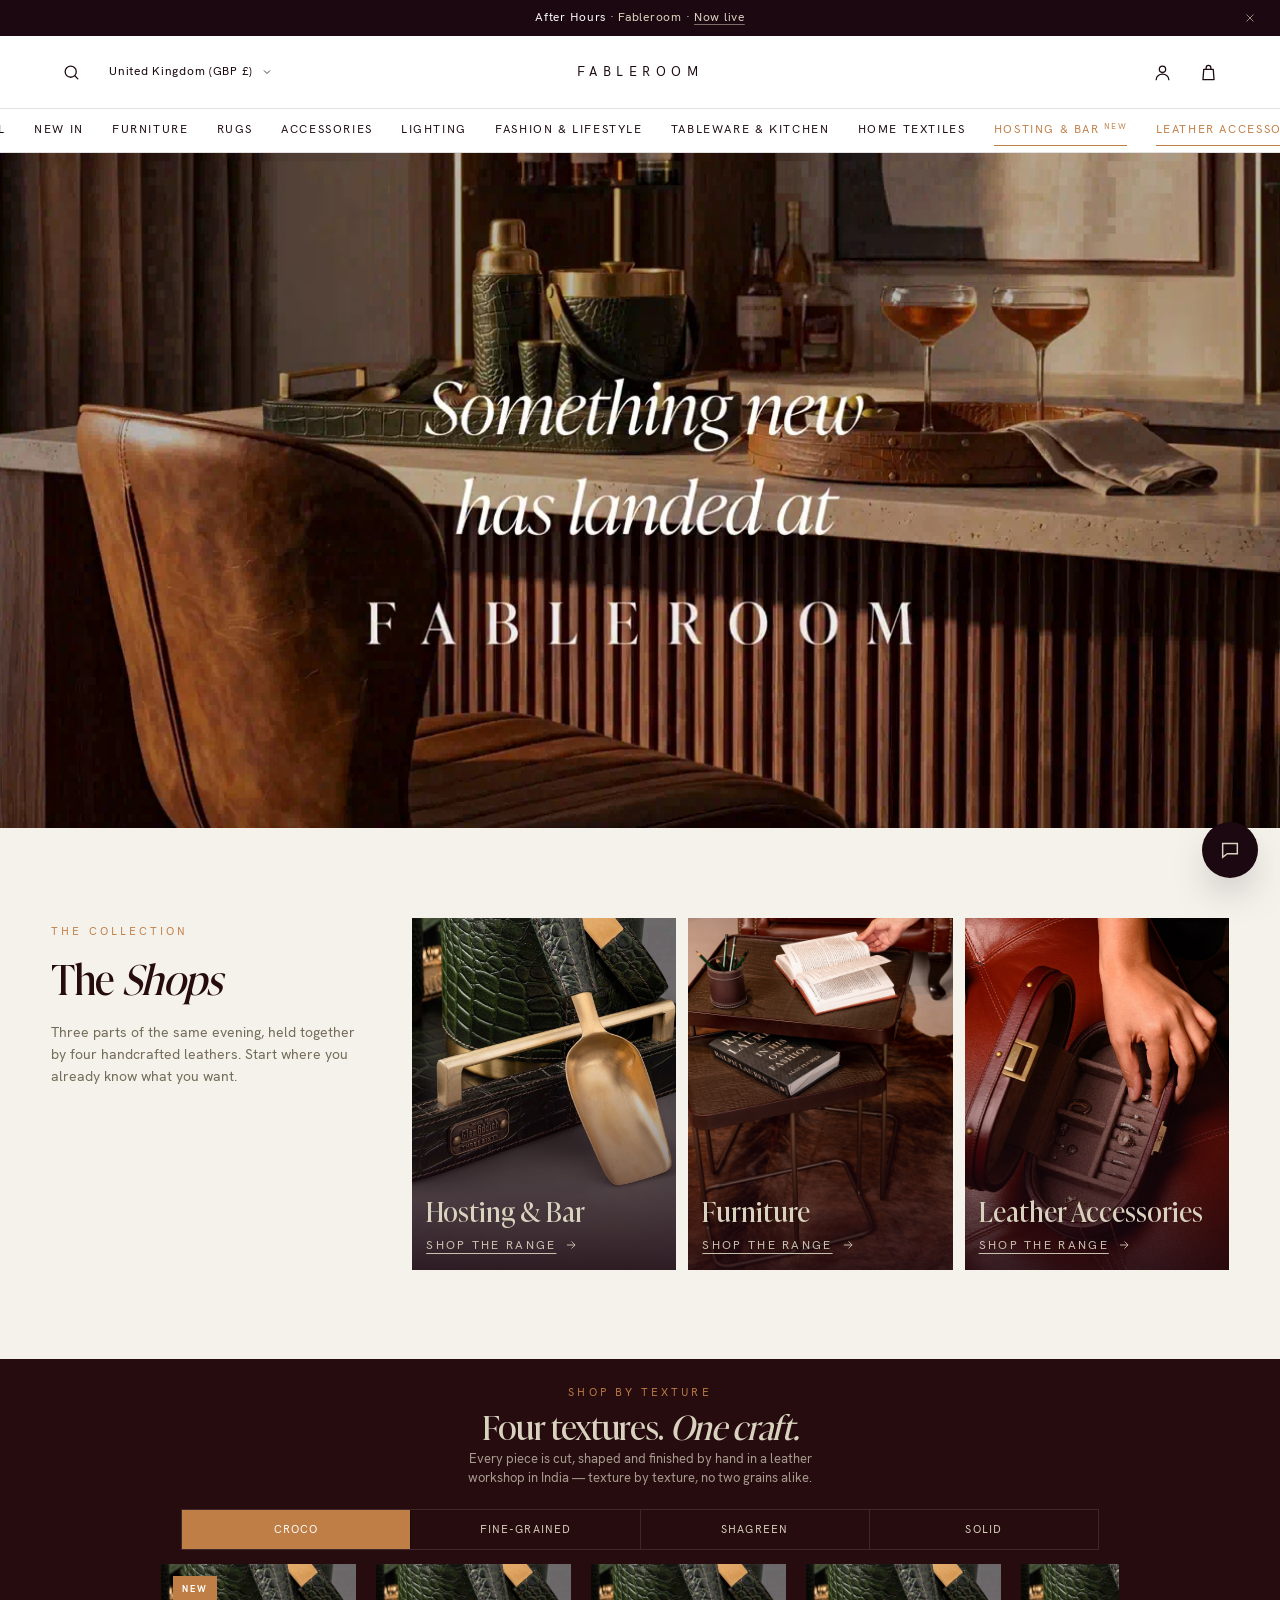
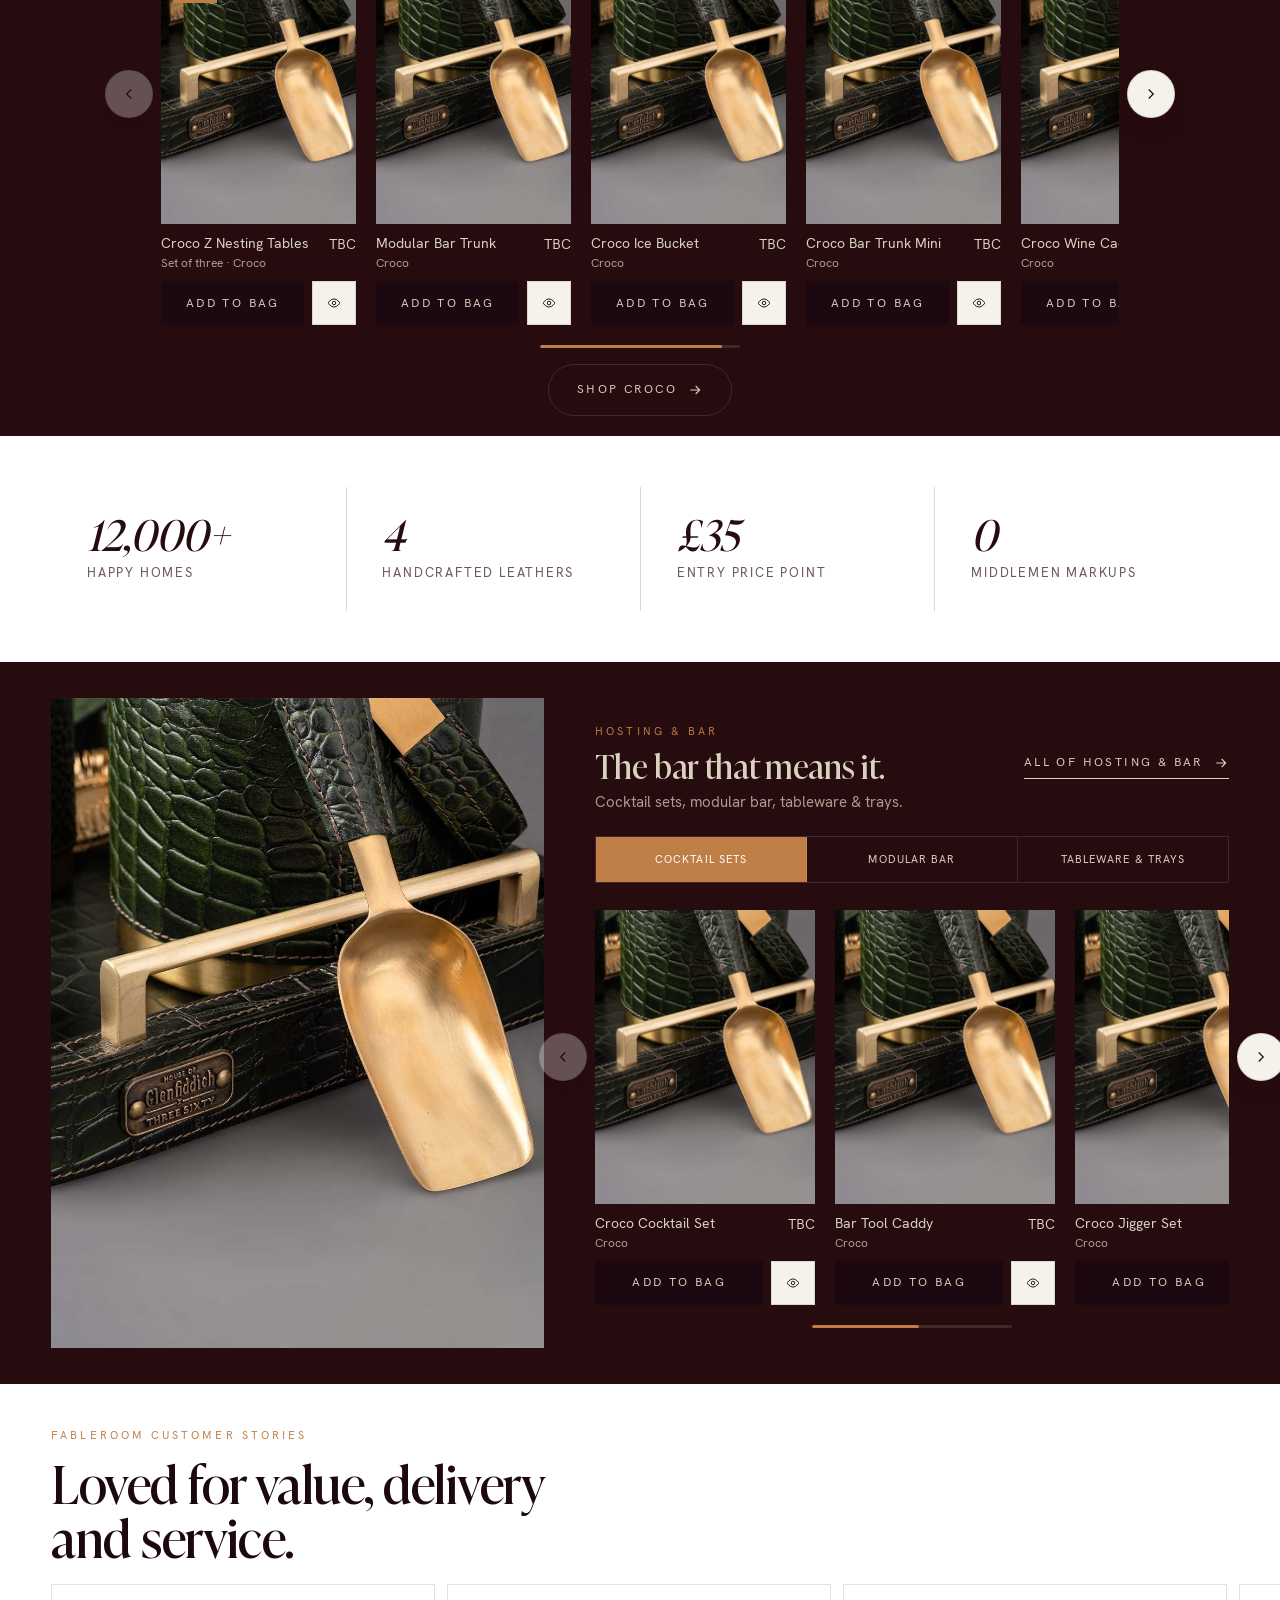
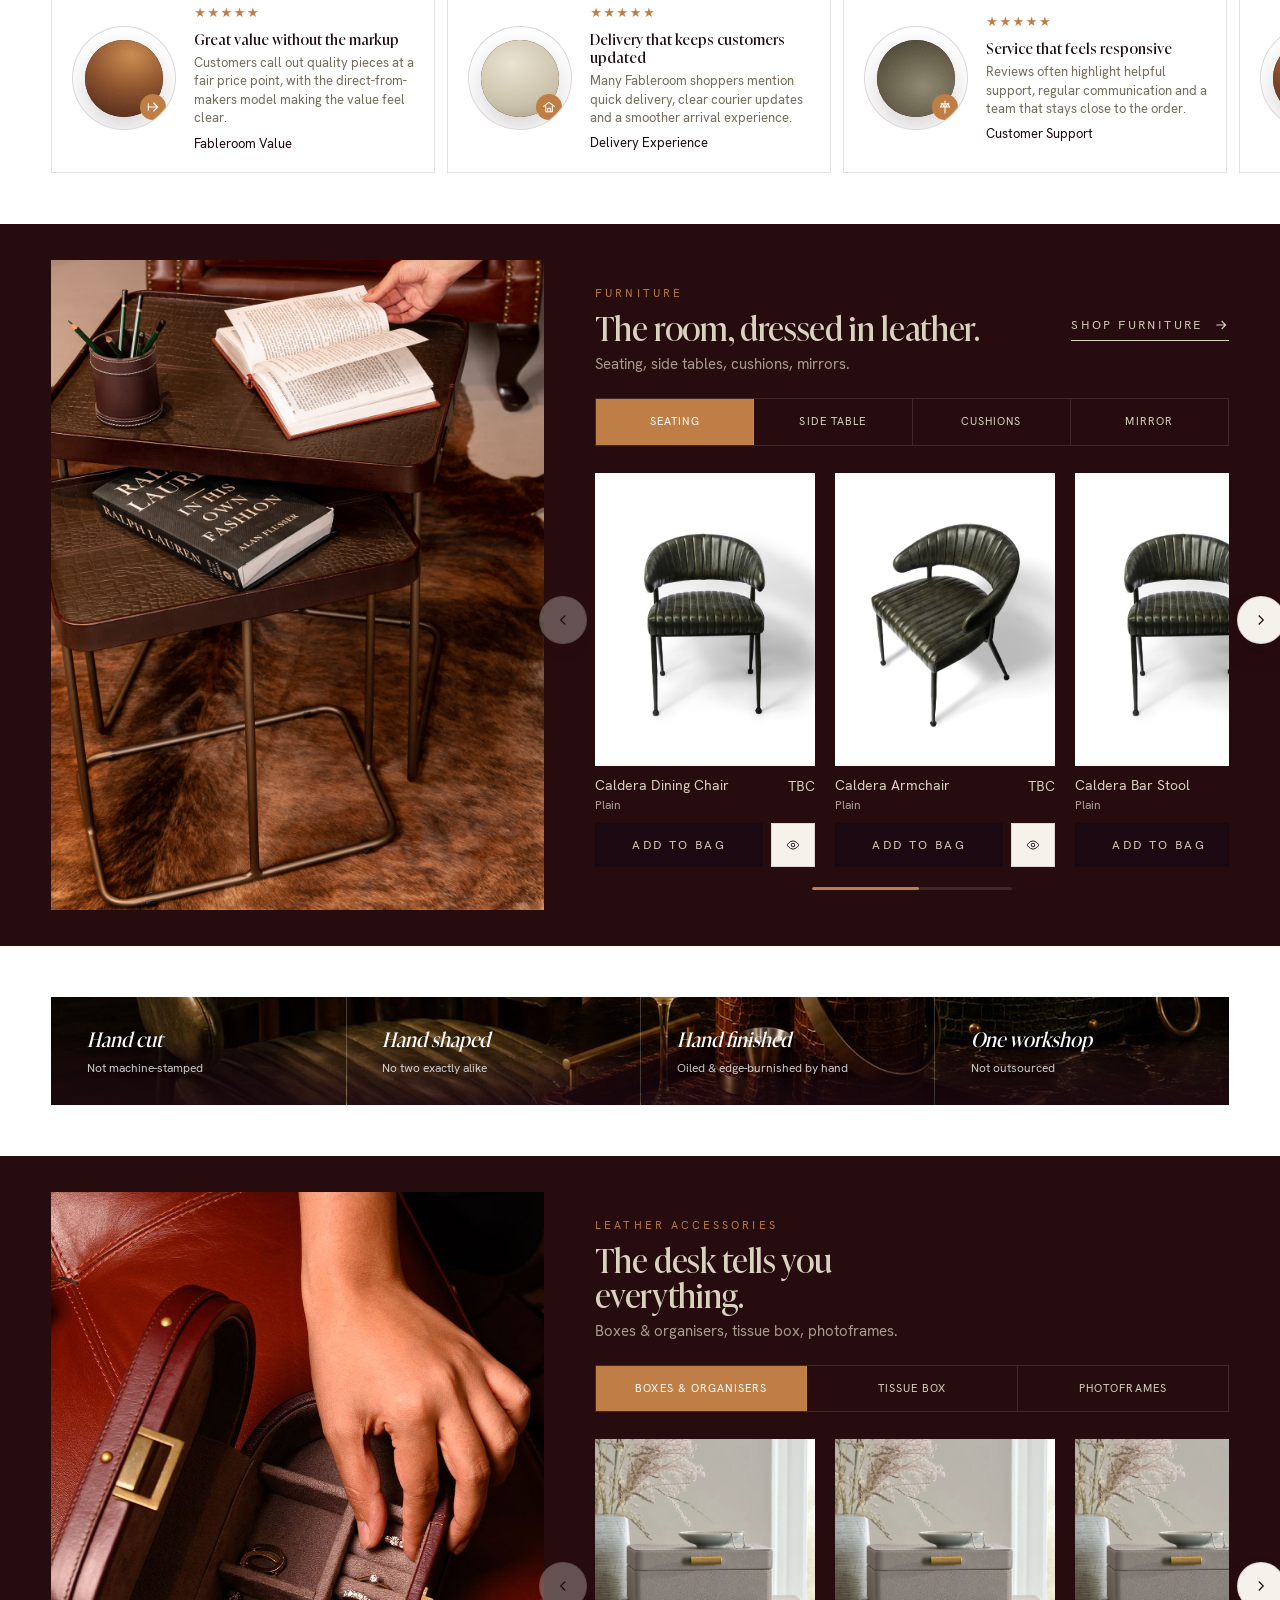
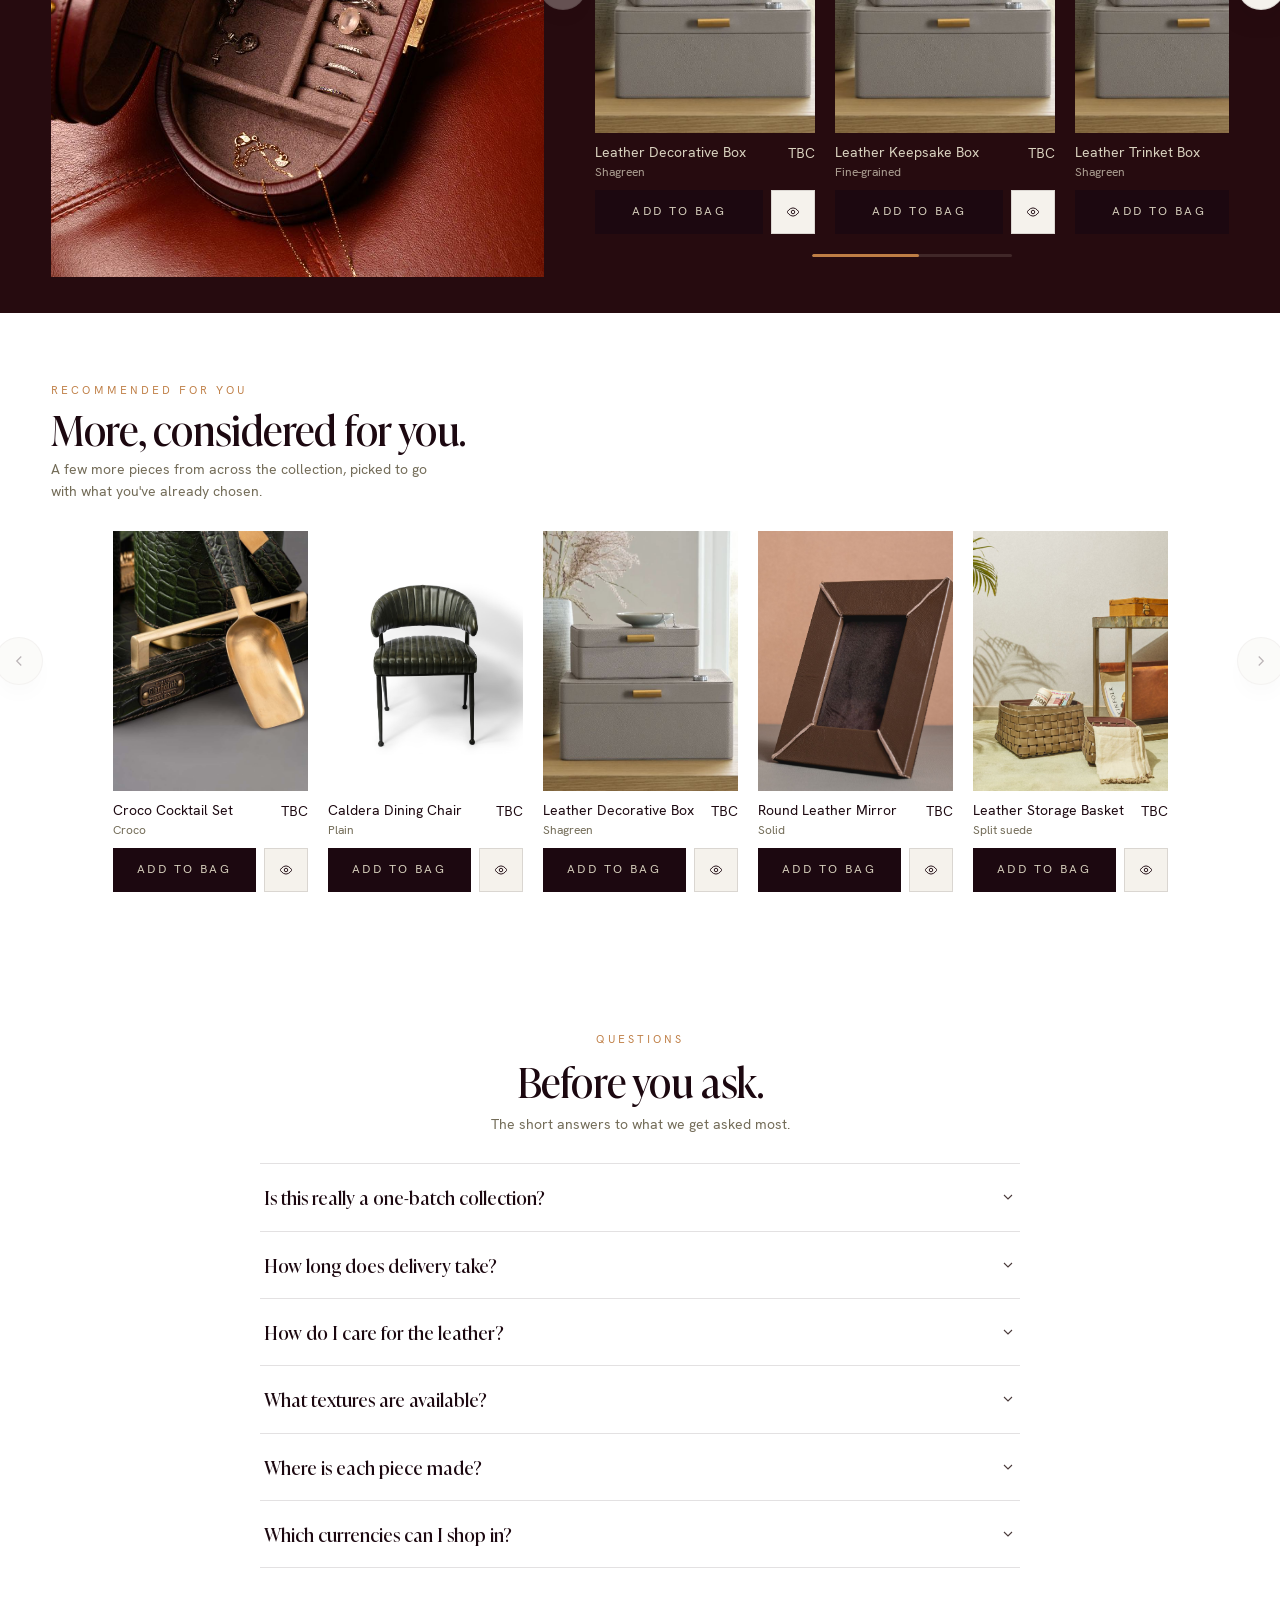
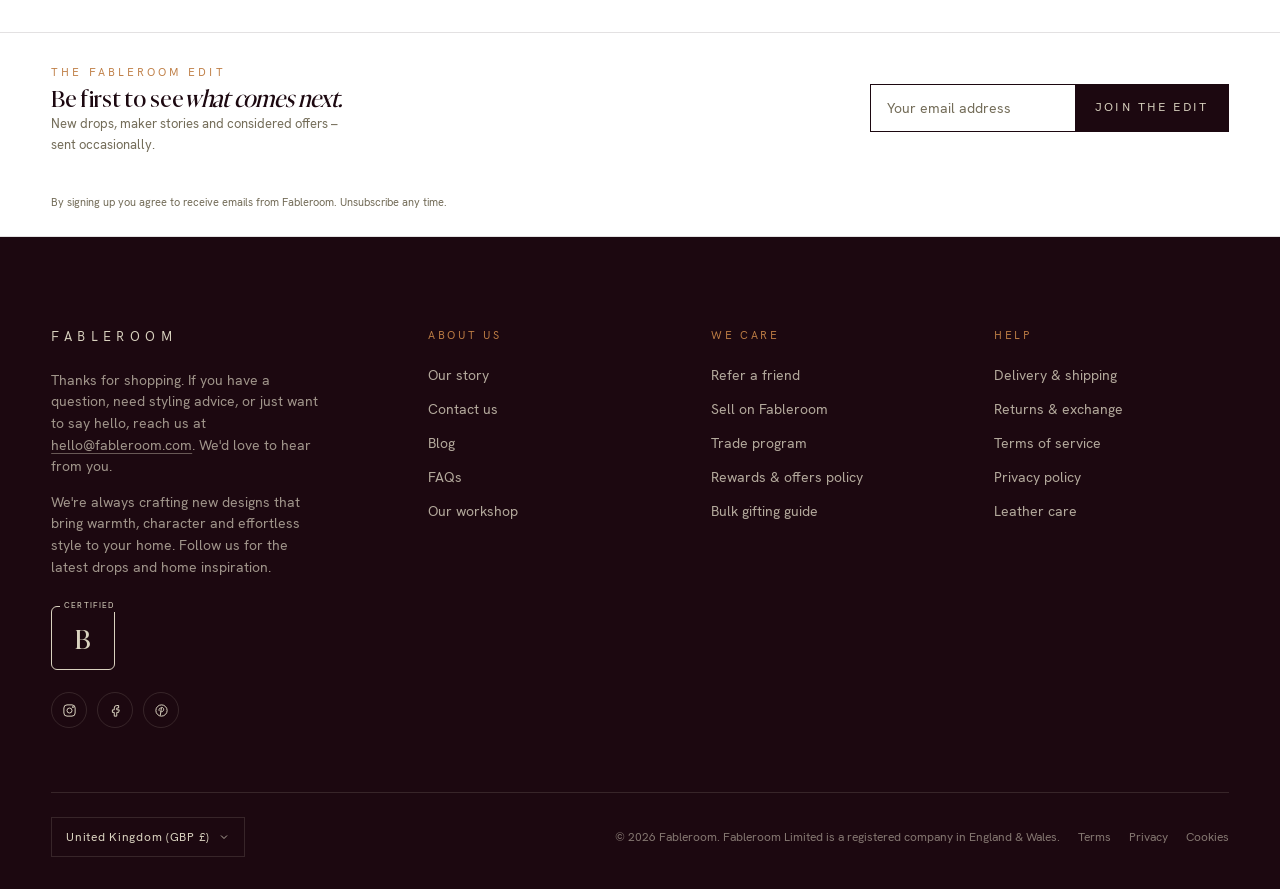
==== commit 4f68fb5b: "Desktop height pass: cut every major section 10-16%, mobile untouched Category-split sections (Hosti" ====
--- a/index.html
+++ b/index.html
@@ -152,7 +152,7 @@
 .drawer .drawer-foot{margin-top:auto;padding-top:24px;color:var(--grey);font-size:13px}
 
 /* ---------- Hero ---------- */
-.hero{position:relative;height:clamp(560px,86vh,860px);color:var(--bone);display:flex;align-items:flex-end;overflow:hidden}
+.hero{position:relative;height:clamp(490px,75vh,748px);color:var(--bone);display:flex;align-items:flex-end;overflow:hidden}
 .hero .ph{position:absolute;inset:0;z-index:0;transform:scale(1.06);transition:transform 1.8s var(--ease-out)}
 .hero.is-in .ph{transform:scale(1)}
 .hero .ph::before{background:var(--ph-bg)}
@@ -255,20 +255,20 @@
 /* ---------- Shop by Texture (formerly "Materials") — plain white section, no banner image behind the
    header (explicit client direction: this is an L3 product-discovery layer, not a hero-style lead-in),
    boxed tab bar with a solid active segment, and product cards instead of subcategory tiles ---------- */
-.material-filter{position:relative;background:var(--licorice);color:var(--bone);padding:clamp(17px,2.15vw,25px) 0 clamp(17px,2.15vw,25px)}
+.material-filter{position:relative;background:var(--licorice);color:var(--bone);padding:clamp(14px,1.7vw,20px) 0 clamp(14px,1.7vw,20px)}
 .mf-head{width:100%;text-align:center;max-width:1020px;margin:0 auto}
 .mf-head .eyebrow{color:var(--caramel)}
-.mf-head h2{margin-top:8px;font-size:clamp(22px,2.6vw,34px);line-height:1.05;color:var(--bone);white-space:nowrap}
-.mf-sub{margin:8px auto 0;max-width:52ch;color:rgba(217,210,191,.72);font-size:13px;line-height:1.4}
+.mf-head h2{margin-top:6px;font-size:clamp(22px,2.6vw,34px);line-height:1.05;color:var(--bone);white-space:nowrap}
+.mf-sub{margin:6px auto 0;max-width:52ch;color:rgba(217,210,191,.72);font-size:13px;line-height:1.4}
 /* .tabs (base rule) sets flex-wrap:wrap and comes later in the cascade than a single-class .mf-tabs
    selector would, silently overriding nowrap — the two-class selector here wins on specificity so the
    tab bar reliably stays a single row instead of wrapping into an uneven, gap-leaving second line. */
-.tabs.mf-tabs{justify-content:flex-start;flex-wrap:nowrap;gap:0;margin:var(--space-md) auto 0;width:100%;max-width:100%;border:1px solid var(--line-dark);overflow-x:auto;scrollbar-width:none;-ms-overflow-style:none}
+.tabs.mf-tabs{justify-content:flex-start;flex-wrap:nowrap;gap:0;margin:clamp(14px,1.8vw,22px) auto 0;width:100%;max-width:100%;border:1px solid var(--line-dark);overflow-x:auto;scrollbar-width:none;-ms-overflow-style:none}
 .mf-tabs::-webkit-scrollbar{display:none}
-.mf-tabs .tab{flex:1 1 0;min-width:122px;background:none;border:0;border-right:1px solid var(--line-dark);padding:14px 25px;font-size:11px;letter-spacing:.1em;text-transform:uppercase;color:var(--bone);white-space:nowrap;transition:background var(--t-fast),color var(--t-fast)}
+.mf-tabs .tab{flex:1 1 0;min-width:122px;background:none;border:0;border-right:1px solid var(--line-dark);padding:11px 25px;font-size:11px;letter-spacing:.1em;text-transform:uppercase;color:var(--bone);white-space:nowrap;transition:background var(--t-fast),color var(--t-fast)}
 .mf-tabs .tab:last-child{border-right:0}
 .mf-tabs .tab[aria-selected="true"]{background:var(--caramel);color:#fff}
-.mf-row-wrap{position:relative;z-index:3;margin-top:clamp(16px,2vw,22px);margin-left:auto;margin-right:auto}
+.mf-row-wrap{position:relative;z-index:3;margin-top:clamp(10px,1.2vw,14px);margin-left:auto;margin-right:auto}
 /* max-width caps each row to a fixed number of cards' worth of width so the carousel
    ALWAYS shows a partial next card at the trailing edge on wide screens, instead of
    leaving it to chance whether the section's full available width happens to fit an
@@ -276,15 +276,15 @@
    flagged explicitly: "product cards at 100% zoom should be 5th card half visible, i
    still don't see that change"). Below this width the row simply fills 100% and the
    peek still shows naturally since content still exceeds the container. */
-#materials-filter .mf-row-wrap{max-width:calc(4.5 * clamp(180px,20vw,220px) + 4 * var(--space-sm))}
+#materials-filter .mf-row-wrap{max-width:calc(4.5 * clamp(160px,18vw,195px) + 4 * var(--space-sm))}
 .grp-content .mf-row-wrap{max-width:calc(3.5 * clamp(190px,22vw,230px) + 3 * var(--space-sm))}
 .mf-row{display:flex;gap:var(--space-sm);overflow-x:auto;scroll-behavior:smooth;scrollbar-width:none;-ms-overflow-style:none;padding-bottom:6px}
 .mf-row.is-few{justify-content:center}
 .mf-row::-webkit-scrollbar{display:none}
-.mf-row .product-card{flex:0 0 clamp(180px,20vw,220px)}
+.mf-row .product-card{flex:0 0 clamp(160px,18vw,195px)}
 .mf-row .product-card[hidden]{display:none}
 /* Branded scroll progress — replaces the native scrollbar with something that matches the page */
-.mf-scrollbar{position:relative;height:3px;max-width:200px;margin:20px auto 0;background:var(--line-dark);border-radius:999px;overflow:hidden}
+.mf-scrollbar{position:relative;height:3px;max-width:200px;margin:14px auto 0;background:var(--line-dark);border-radius:999px;overflow:hidden}
 .mf-scrollbar-thumb{position:absolute;top:0;left:0;height:100%;width:40%;background:var(--caramel);border-radius:999px;transform:translateX(0);transition:transform .12s linear}
 /* Desktop-only prev/next arrows for the product row, reusing the site's .car-nav button language.
    Centered on the card height specifically (row-wrap also includes the scrollbar strip below the
@@ -296,7 +296,7 @@
 .mf-nav.prev{left:-8px;transform:translate(-100%,-50%)}
 .mf-nav.next{right:-8px;transform:translate(100%,-50%)}
 @media (max-width:1100px){.mf-nav{display:none}}
-.mf-foot{display:flex;justify-content:center;margin-top:clamp(14px,1.8vw,20px)}
+.mf-foot{display:flex;justify-content:center;margin-top:clamp(10px,1.4vw,16px)}
 .mf-foot .link-arrow.pill{padding:15px 28px;border:1px solid var(--line-dark);border-radius:999px;color:var(--bone)}
 .mf-foot .link-arrow.pill::after{content:none}
 .mf-foot .link-arrow.pill:hover{background:var(--caramel);border-color:var(--caramel);color:#fff}
@@ -362,7 +362,7 @@
    `.85fr 1.15fr` split on desktop, reset to a single column on mobile. *Reason: explicit "in
    desktop for these sections - hosting and bar and leather accessories - lets bring back the
    desktop banner which used to be there earlier only on desktop please."* */
-.cs-grid{display:grid;grid-template-columns:.85fr 1.15fr;margin:clamp(40px,5vw,64px) 0}
+.cs-grid{display:grid;grid-template-columns:.85fr 1.15fr;margin:clamp(28px,3.2vw,36px) 0}
 .cs-visual{position:relative;overflow:hidden;min-height:clamp(160px,19.6vw,250px)}
 .cs-visual .ph{position:absolute;inset:0}
 /* Mobile-only hero banner, a separate element from the desktop .cs-visual — see its own
@@ -388,7 +388,7 @@
    reported as "too close" between the heading block and the group circles specifically. Spacing
    is deliberate per-transition now via margin-top on `.cs-groups` (a clear break from the heading
    block) and `.grp-content` (a smaller, closer step down to the carousel) — see those rules. */
-.cs-panel{padding:var(--space-md) var(--gutter);display:flex;flex-direction:column;justify-content:center;min-width:0}
+.cs-panel{padding:clamp(14px,1.6vw,20px) var(--gutter);display:flex;flex-direction:column;justify-content:center;min-width:0}
 .category-split.on-colored .cs-panel{background:var(--deep);color:var(--bone)}
 .category-split.on-colored .cs-sub{color:rgba(217,210,191,.72)}
 .category-split.on-colored .link-arrow{color:var(--bone)}
@@ -406,7 +406,7 @@
    grid below switches to that group). Replaces the old sub-grid/sub-tile navigation-tile pattern. No
    separate heading/description block under the circles — the active circle's own bold label is the
    only "which group am I looking at" indicator, so the group name isn't shown twice. */
-.cs-groups{display:flex;flex-wrap:nowrap;border:1px solid var(--line);width:100%;margin-top:clamp(24px,3vw,36px)}
+.cs-groups{display:flex;flex-wrap:nowrap;border:1px solid var(--line);width:100%;margin-top:clamp(16px,2vw,22px)}
 .grp-btn{flex:1 1 0;min-width:0;background:none;border:0;border-right:1px solid var(--line);padding:14px 18px;font-size:11px;letter-spacing:.1em;text-transform:uppercase;color:var(--grey);white-space:nowrap;overflow:hidden;text-overflow:ellipsis;cursor:pointer;transition:background var(--t-fast),color var(--t-fast)}
 .grp-btn:last-child{border-right:0}
 .grp-label{display:block}
@@ -423,7 +423,7 @@
    you ever reintroduce a uniform `gap` on `.cs-panel`/`.cs-glass-content`, remove this margin
    again first — the double-gap bug this comment used to describe is a real risk if both exist
    at once. */
-.grp-content{margin-top:clamp(16px,2vw,22px)}
+.grp-content{margin-top:clamp(10px,1.2vw,13px)}
 /* .grp-row carries no layout rules of its own — it always appears combined with .mf-row
    (".mf-row grp-row"), which supplies the single-row horizontal-carousel layout, sizing,
    and [hidden] handling identically to Shop by Texture. See the carousel guideline in
@@ -564,11 +564,11 @@
    explicit ask. */
 
 /* ---------- Recommended for you (product rail, between Leather Accessories and FAQ) ---------- */
-.recommended{background:#fff;padding:var(--sec-pad) 0}
-.recommended .head{max-width:640px;margin-bottom:clamp(28px,3vw,40px)}
+.recommended{background:#fff;padding:clamp(40px,5vw,72px) 0}
+.recommended .head{max-width:640px;margin-bottom:clamp(20px,2.2vw,28px)}
 .recommended .head .eyebrow{color:var(--caramel)}
-.recommended h2{margin-top:8px;font-size:clamp(28px,3.2vw,44px);line-height:1.05;color:var(--ink)}
-.recommended .sub{margin-top:10px;color:var(--grey);font-size:14px;max-width:48ch}
+.recommended h2{margin-top:6px;font-size:clamp(28px,3.2vw,44px);line-height:1.05;color:var(--ink)}
+.recommended .sub{margin-top:8px;color:var(--grey);font-size:14px;max-width:48ch}
 /* Unlike Shop by Texture/the category-split carousels, this row-wrap is NOT capped to a fixed
    card-multiple width — it spans the same left/right edges as the heading above it (full width of
    .wrap, no auto-centering margin), per explicit "product card start from where our title starts
@@ -582,13 +582,13 @@
 #recommended .product-card .quick .btn-ghost{border-color:var(--line)}
 
 /* ---------- FAQ ---------- */
-.faq{background:#fff;padding:var(--sec-pad) 0}
+.faq{background:#fff;padding:clamp(40px,5vw,72px) 0}
 .faq-head{max-width:640px;margin:0 auto;text-align:center}
 .faq-head h2{font-size:clamp(28px,3.2vw,44px);line-height:1.08;margin-top:8px}
 .faq-head p{color:var(--grey);margin-top:12px;font-size:14px;line-height:1.5}
-.faq-list{max-width:760px;margin:clamp(28px,3vw,44px) auto 0;border-top:1px solid var(--line)}
+.faq-list{max-width:760px;margin:clamp(20px,2.2vw,32px) auto 0;border-top:1px solid var(--line)}
 .faq-item{border-bottom:1px solid var(--line)}
-.faq-q{width:100%;display:flex;justify-content:space-between;align-items:center;gap:16px;padding:clamp(18px,2vw,24px) 4px;background:none;border:0;text-align:left;font-family:var(--font-display);font-size:clamp(16px,1.6vw,19px);font-weight:400;color:var(--ink);cursor:pointer}
+.faq-q{width:100%;display:flex;justify-content:space-between;align-items:center;gap:16px;padding:clamp(14px,1.6vw,18px) 4px;background:none;border:0;text-align:left;font-family:var(--font-display);font-size:clamp(16px,1.6vw,19px);font-weight:400;color:var(--ink);cursor:pointer}
 .faq-q svg{flex:none;width:16px;height:16px;stroke:var(--ink-soft);fill:none;stroke-width:1.6;transition:transform .25s}
 .faq-q[aria-expanded="true"] svg{transform:rotate(180deg)}
 .faq-a{max-height:0;overflow:hidden;transition:max-height .35s ease}
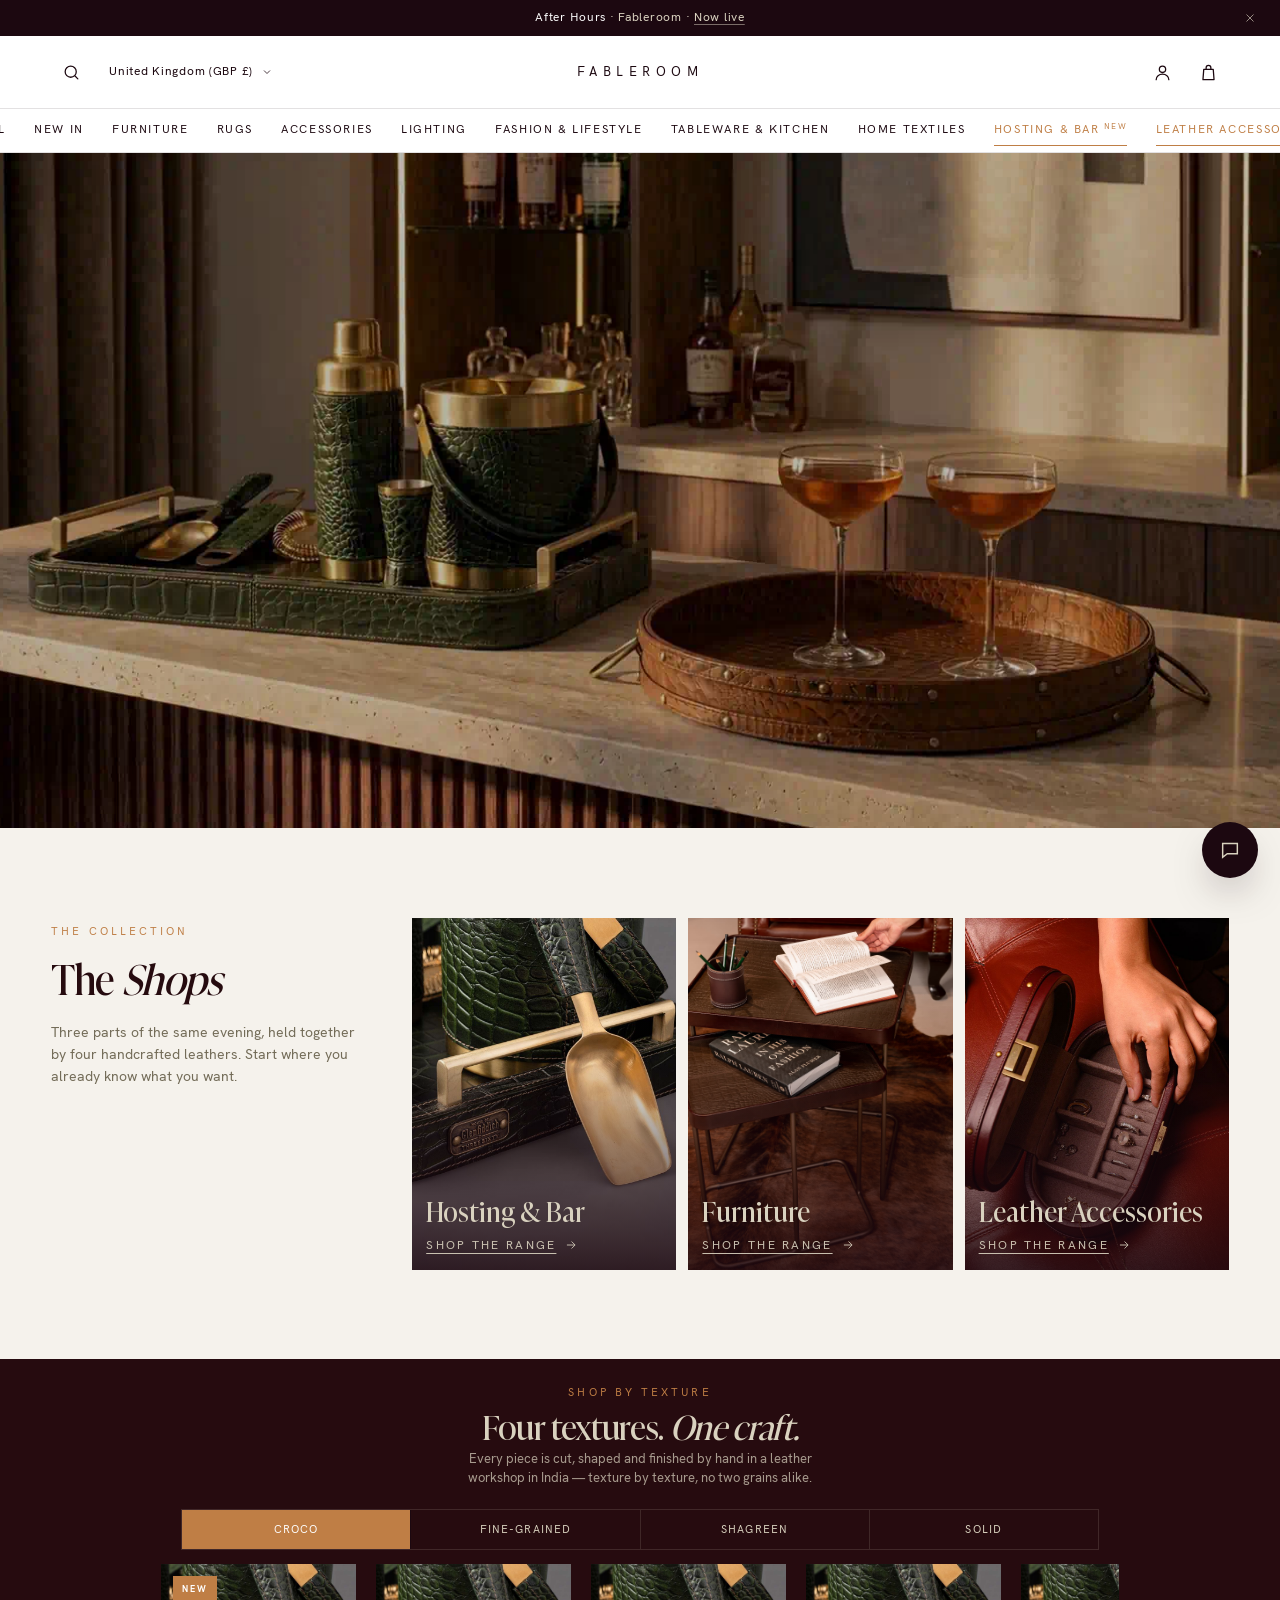
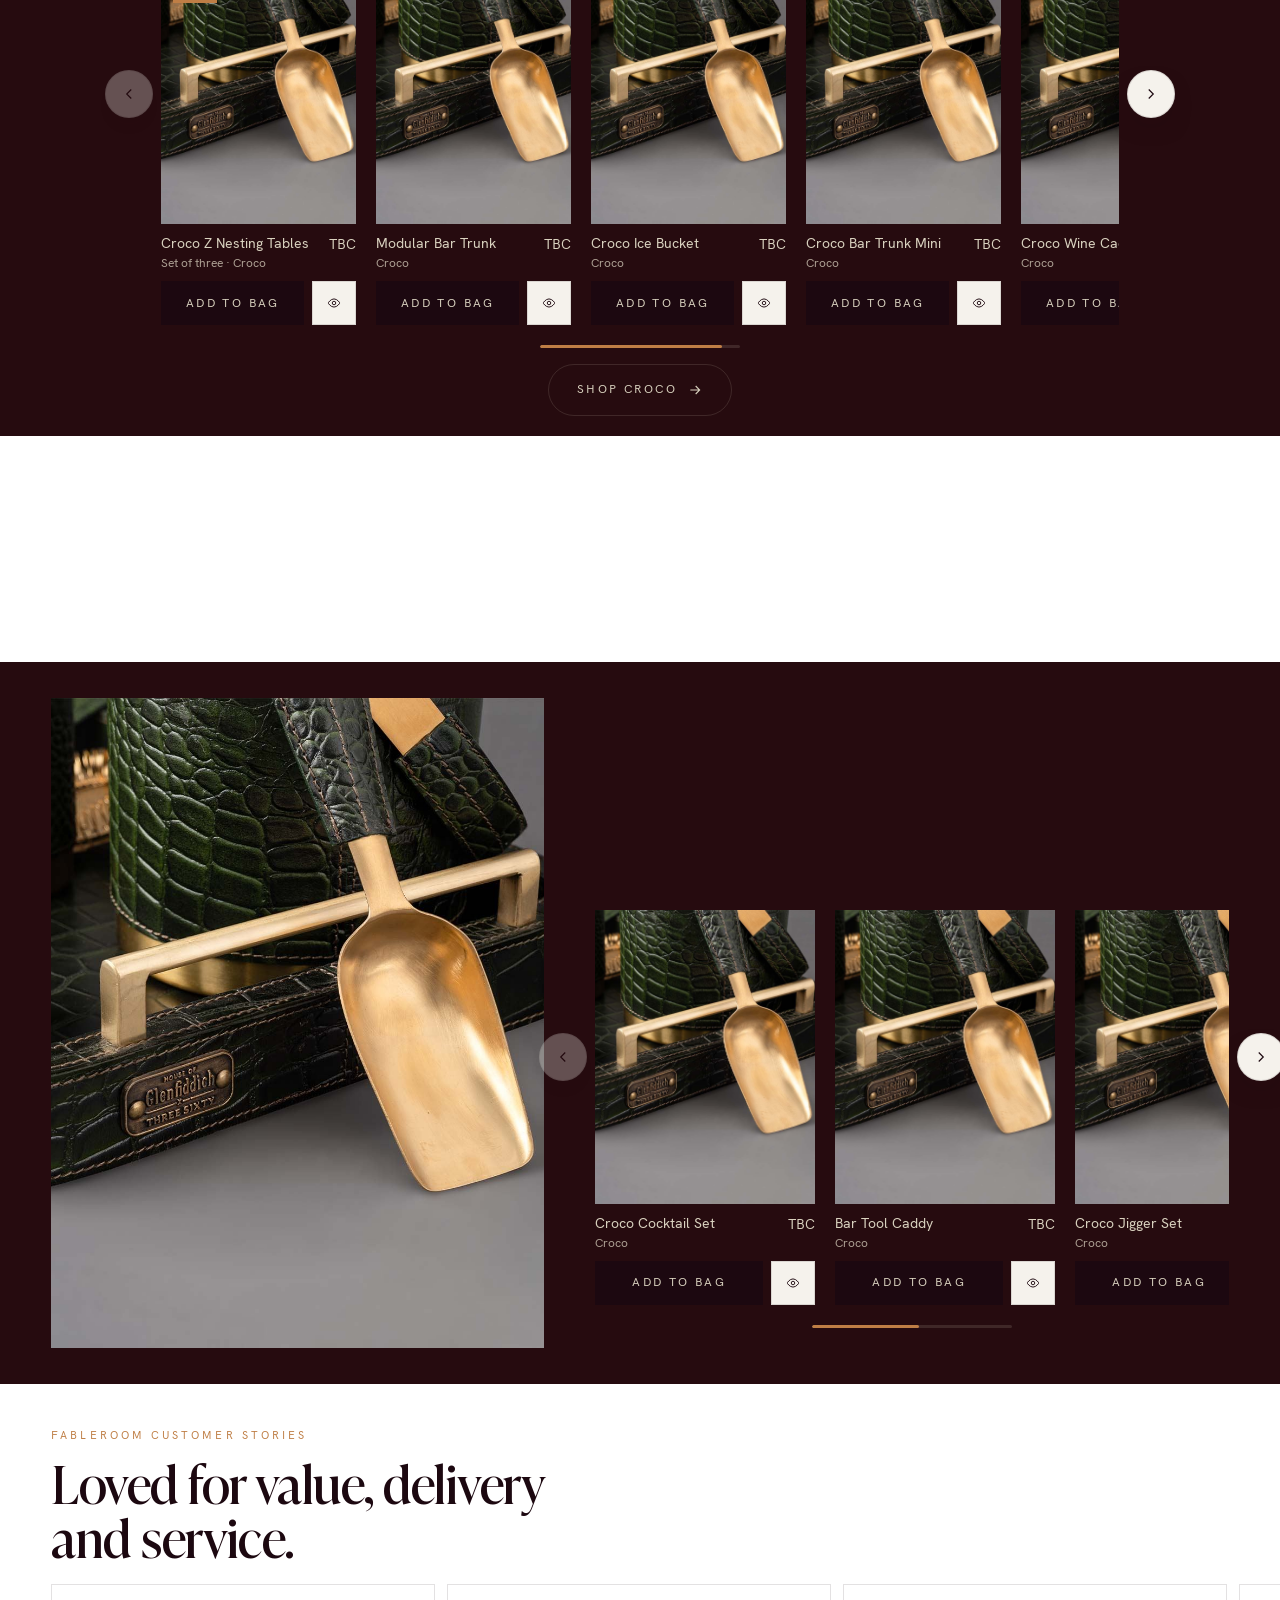
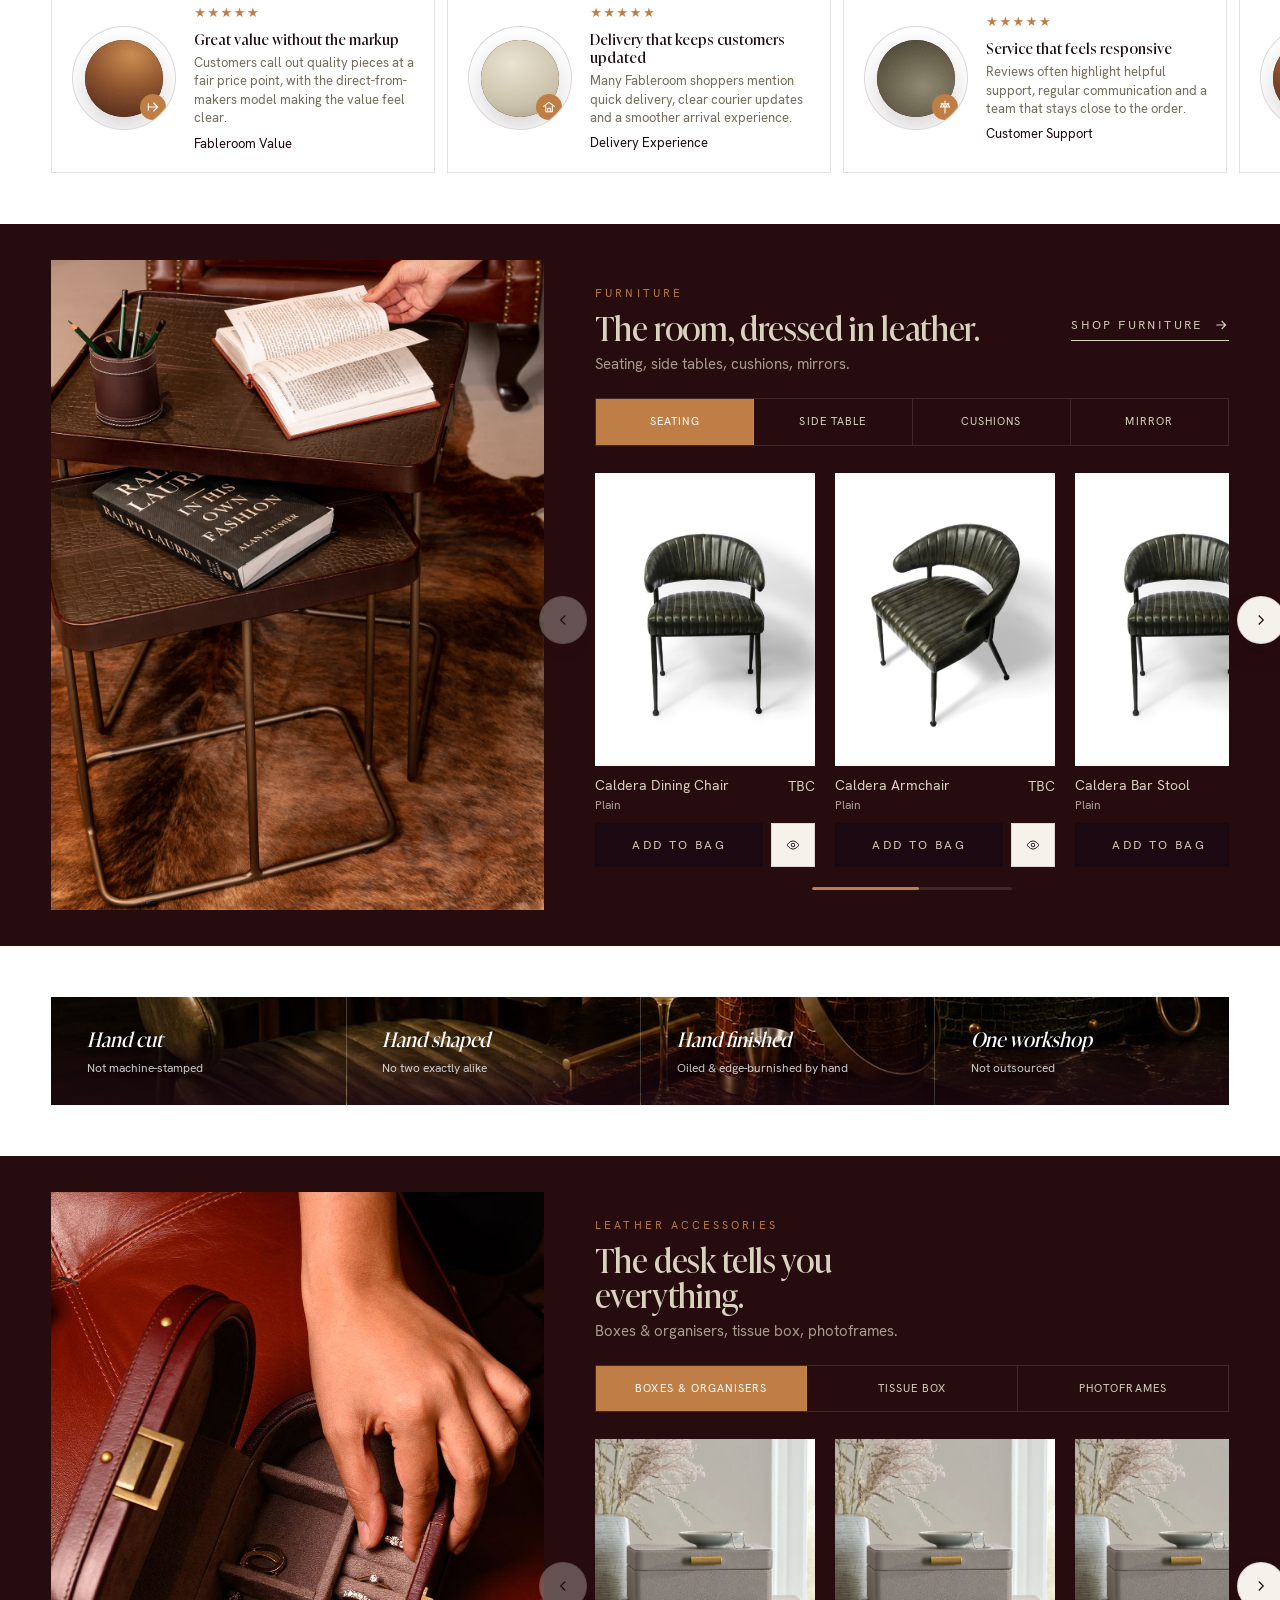
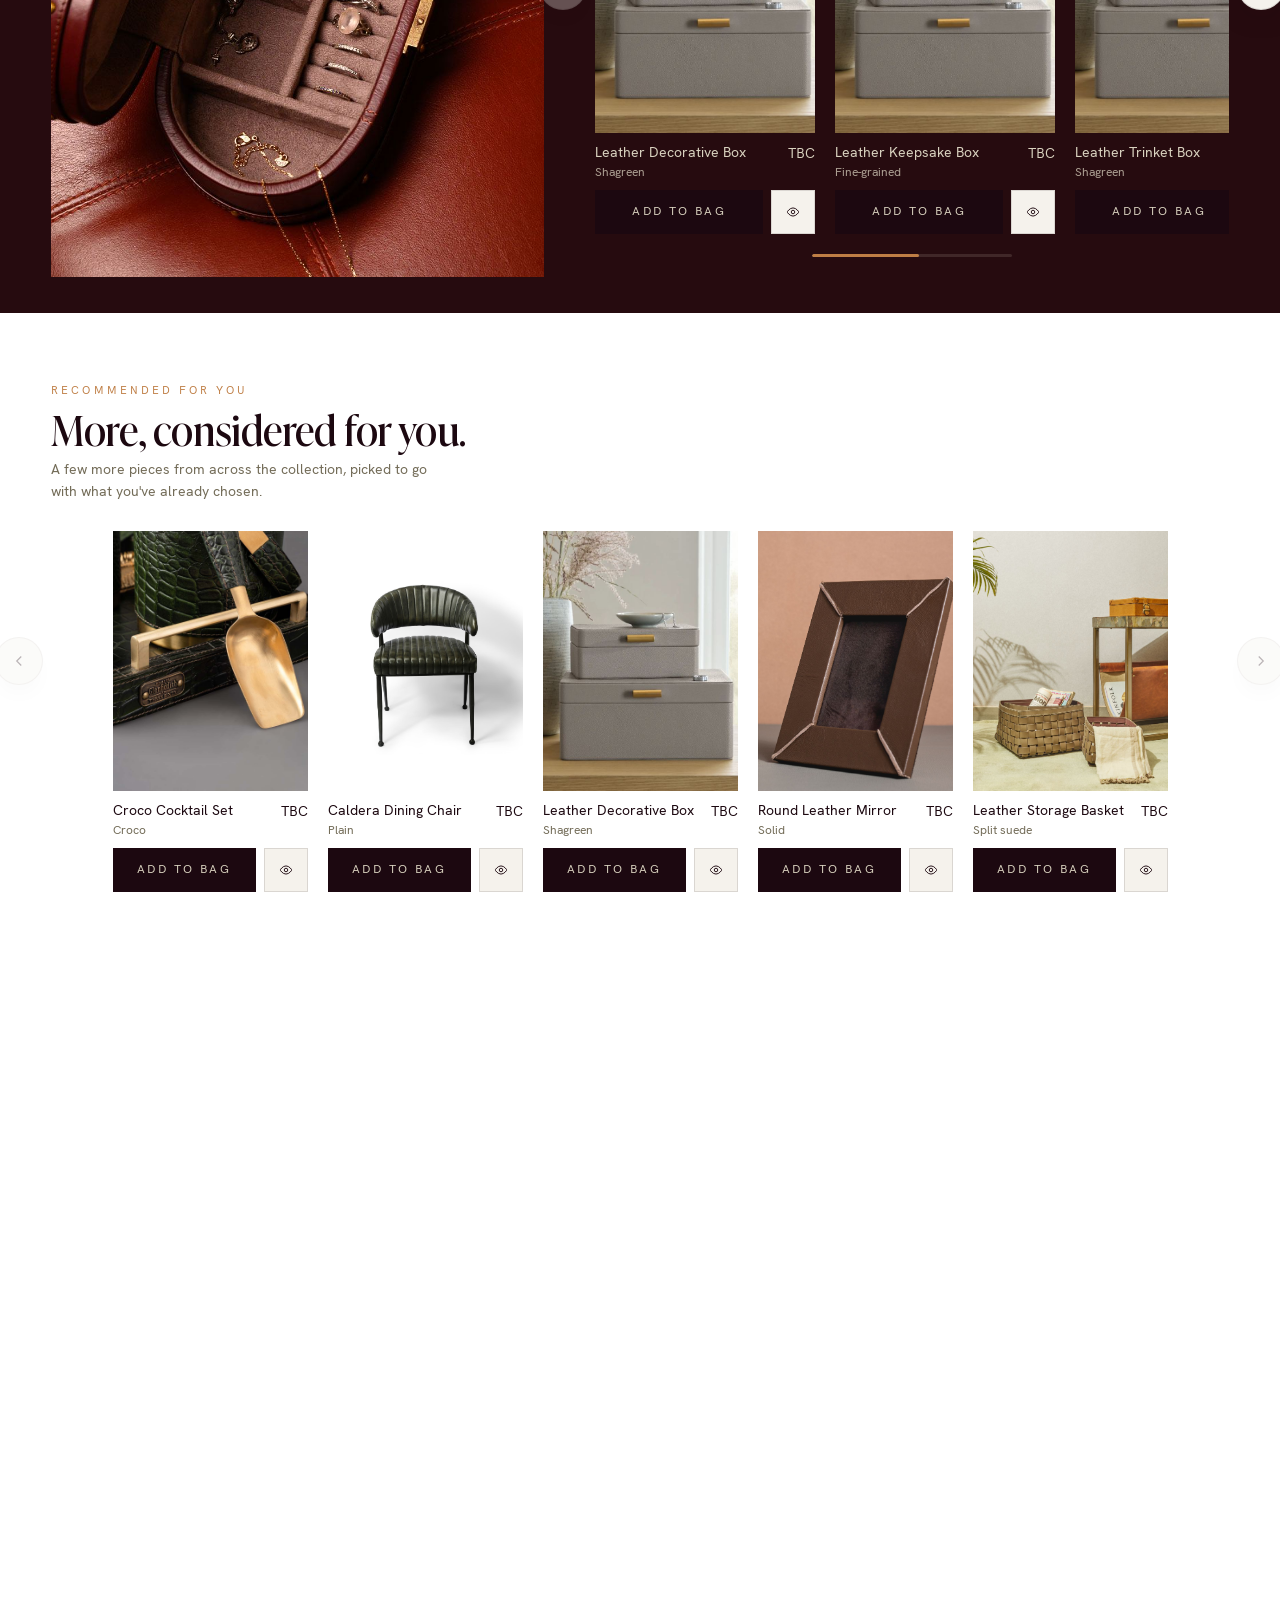
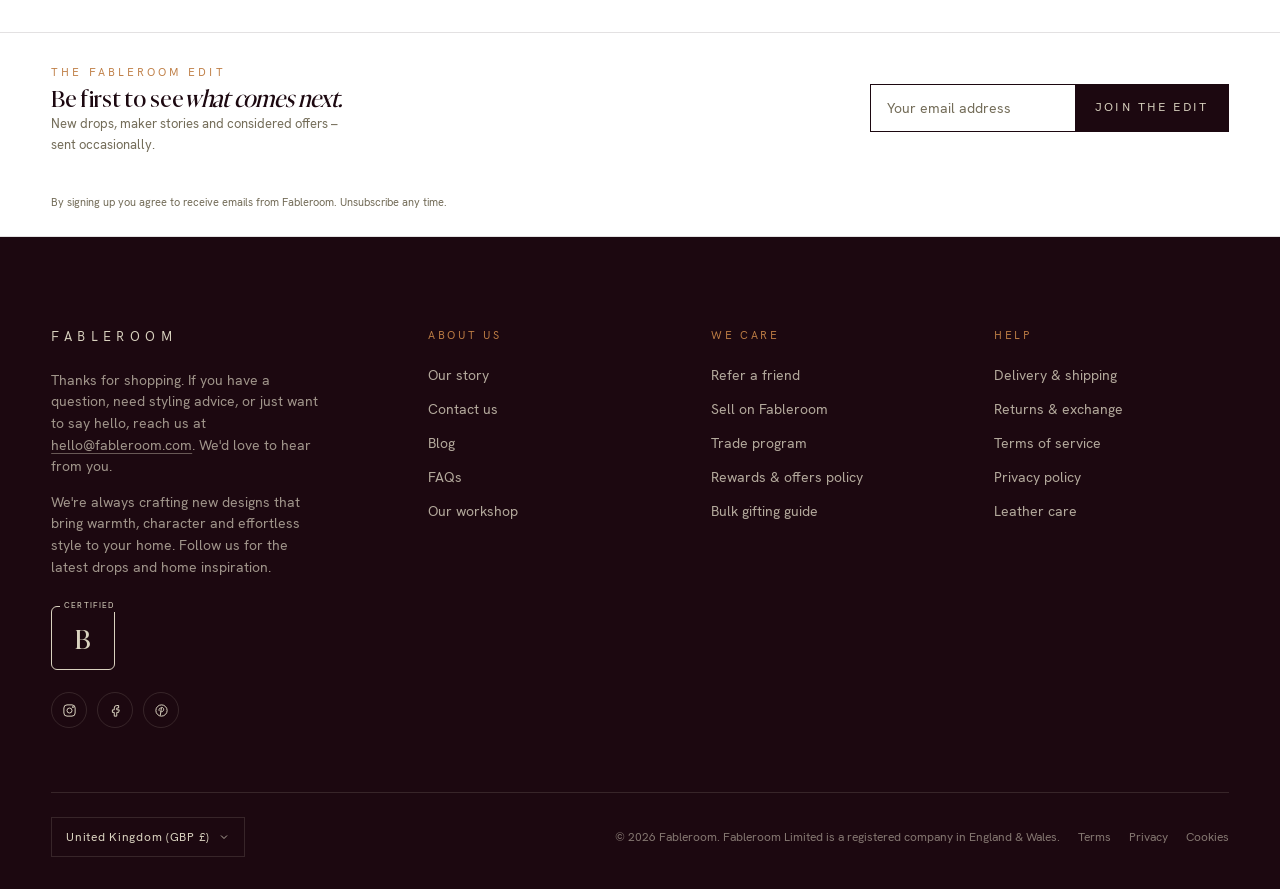
==== commit 0faf87d8: "Fix carousel arrows not centering correctly on first load positionNavs() only ran once at init (befo" ====
--- a/index.html
+++ b/index.html
@@ -2295,6 +2295,12 @@
     if (next) next.addEventListener('click', () => row.scrollBy({ left: step(), behavior: 'smooth' }));
     row.addEventListener('scroll', update, { passive: true });
     window.addEventListener('resize', update);
+    // The cards themselves fade/slide in via the .reveal system (opacity/translateY, staggered
+    // per card) AFTER this initial update() already ran — so on first load, before any card has
+    // finished revealing, positionNavs() measures a card still offset by transform:translateY,
+    // landing the arrows a little high. Re-running once each card's reveal transition finishes
+    // corrects it without waiting for a click/scroll/resize to trigger update() again.
+    row.addEventListener('transitionend', e => { if (e.target.closest('.product-card')) positionNavs(); });
     update();
     return { row, update };
   }
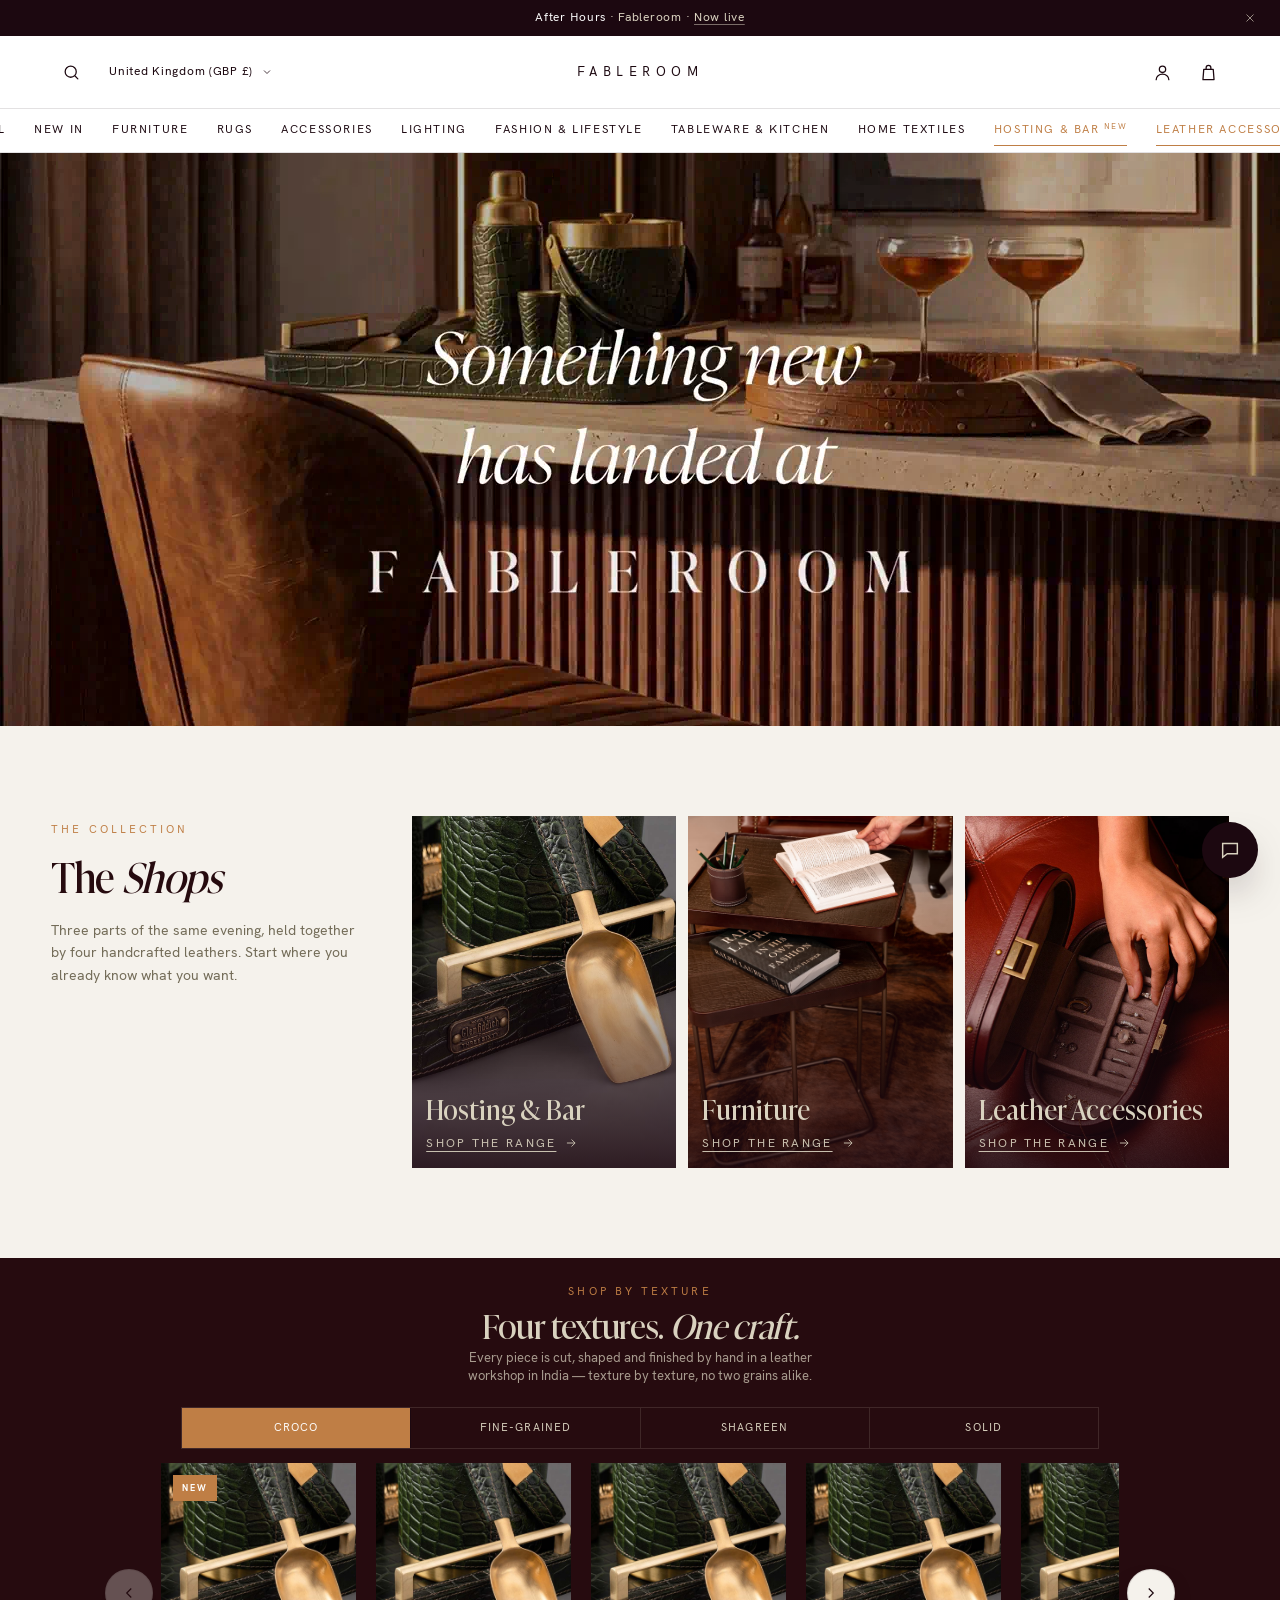
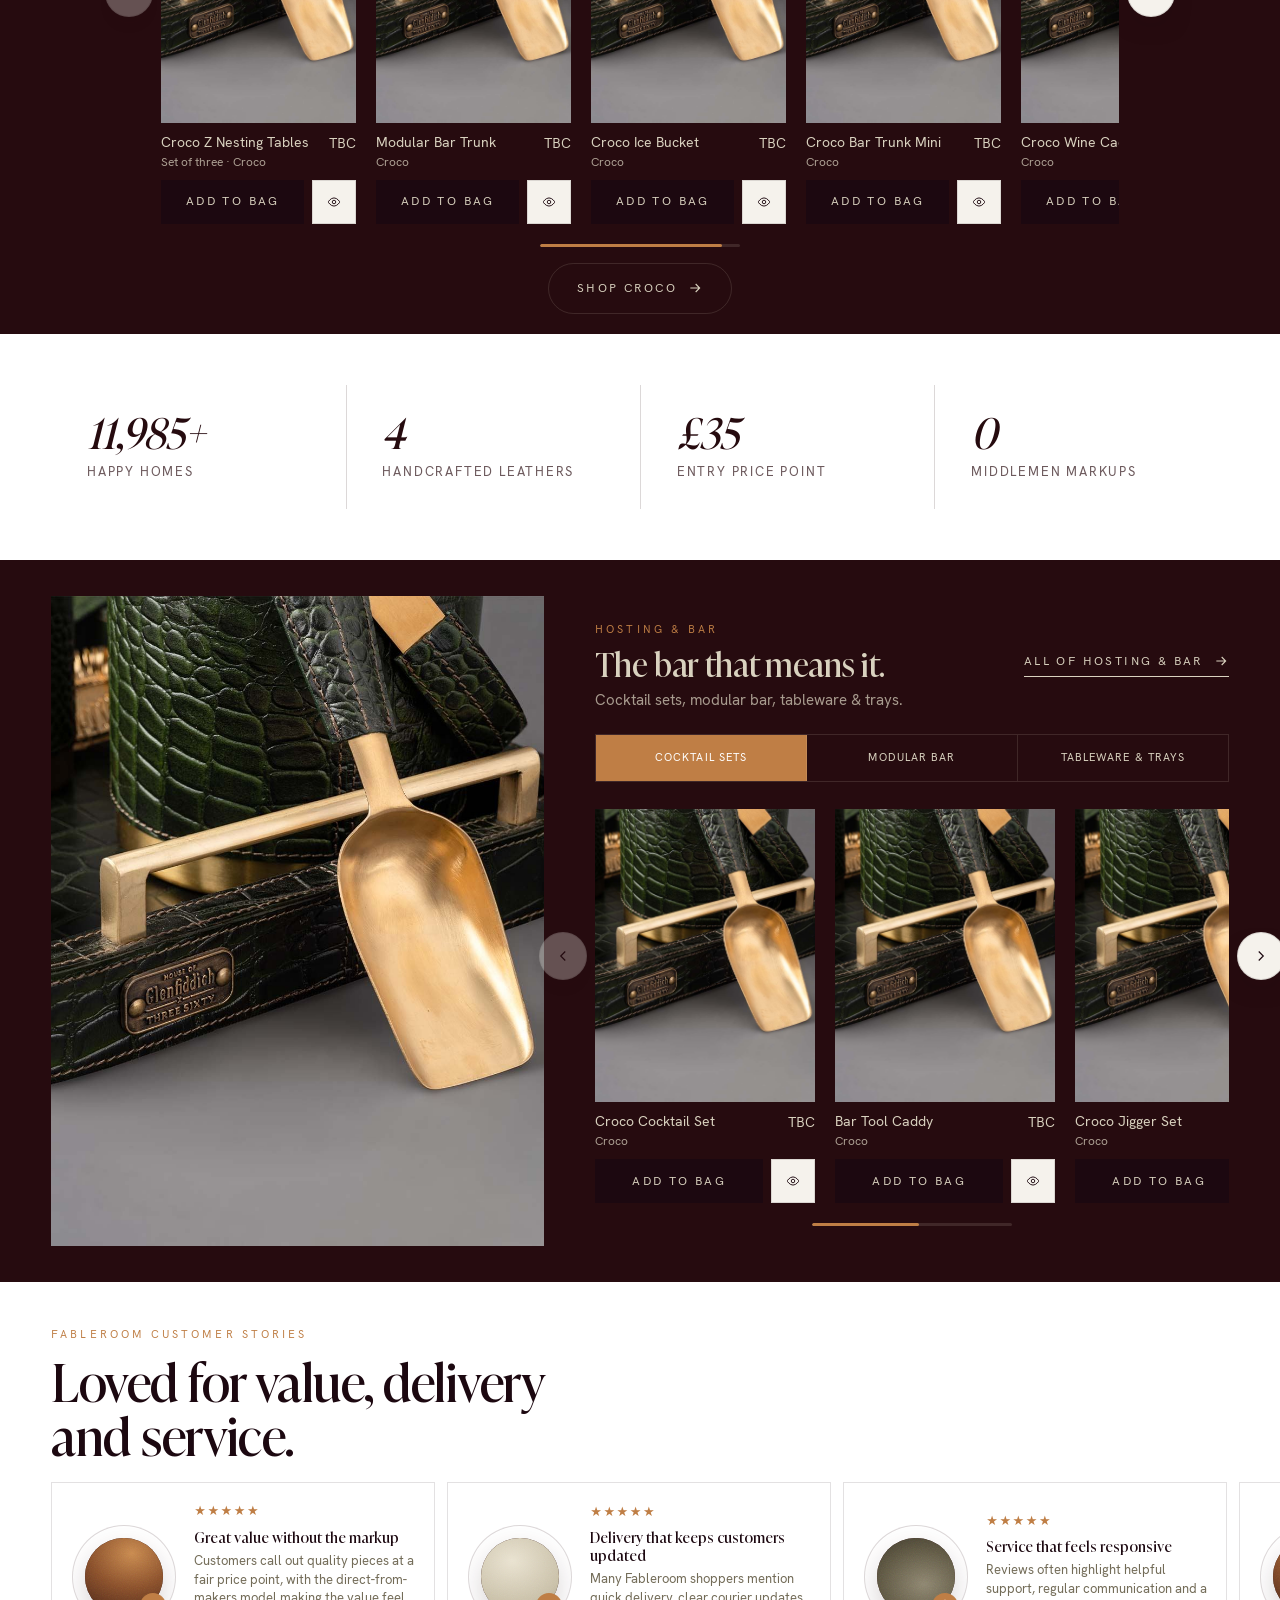
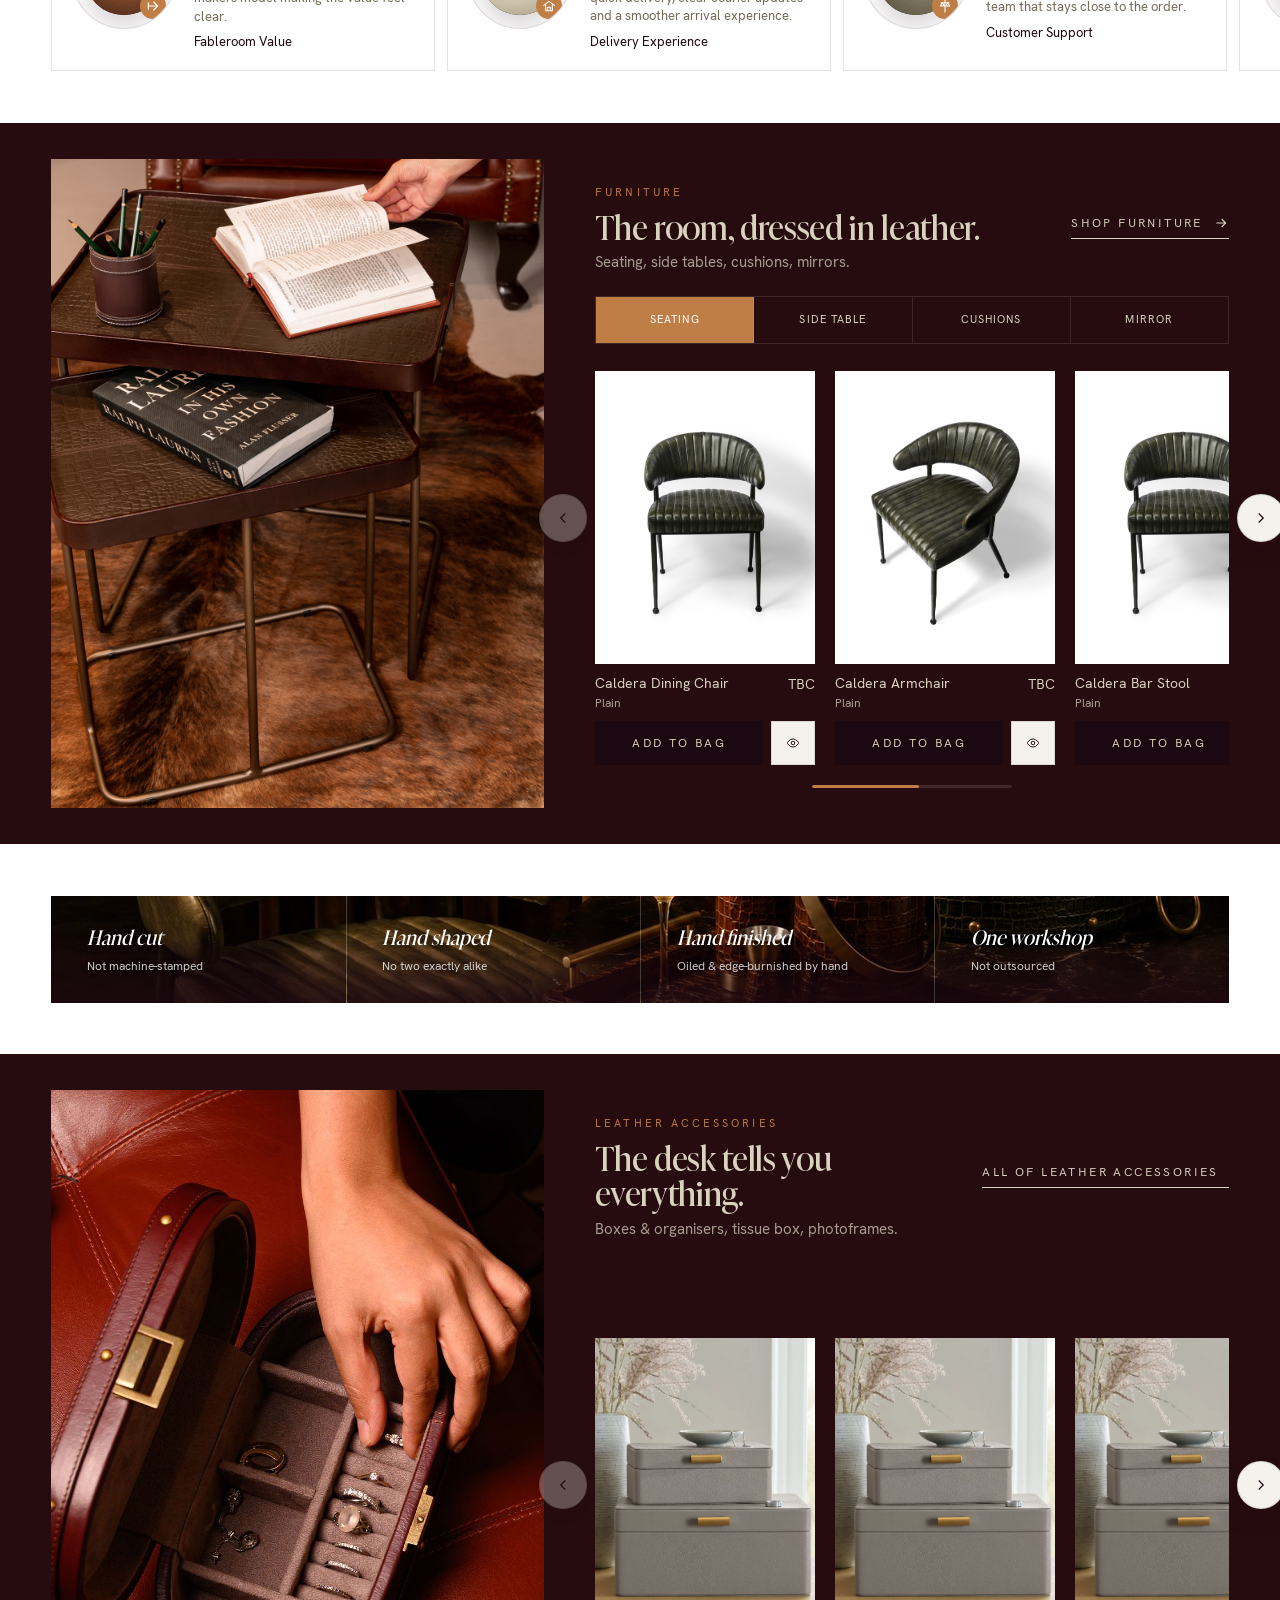
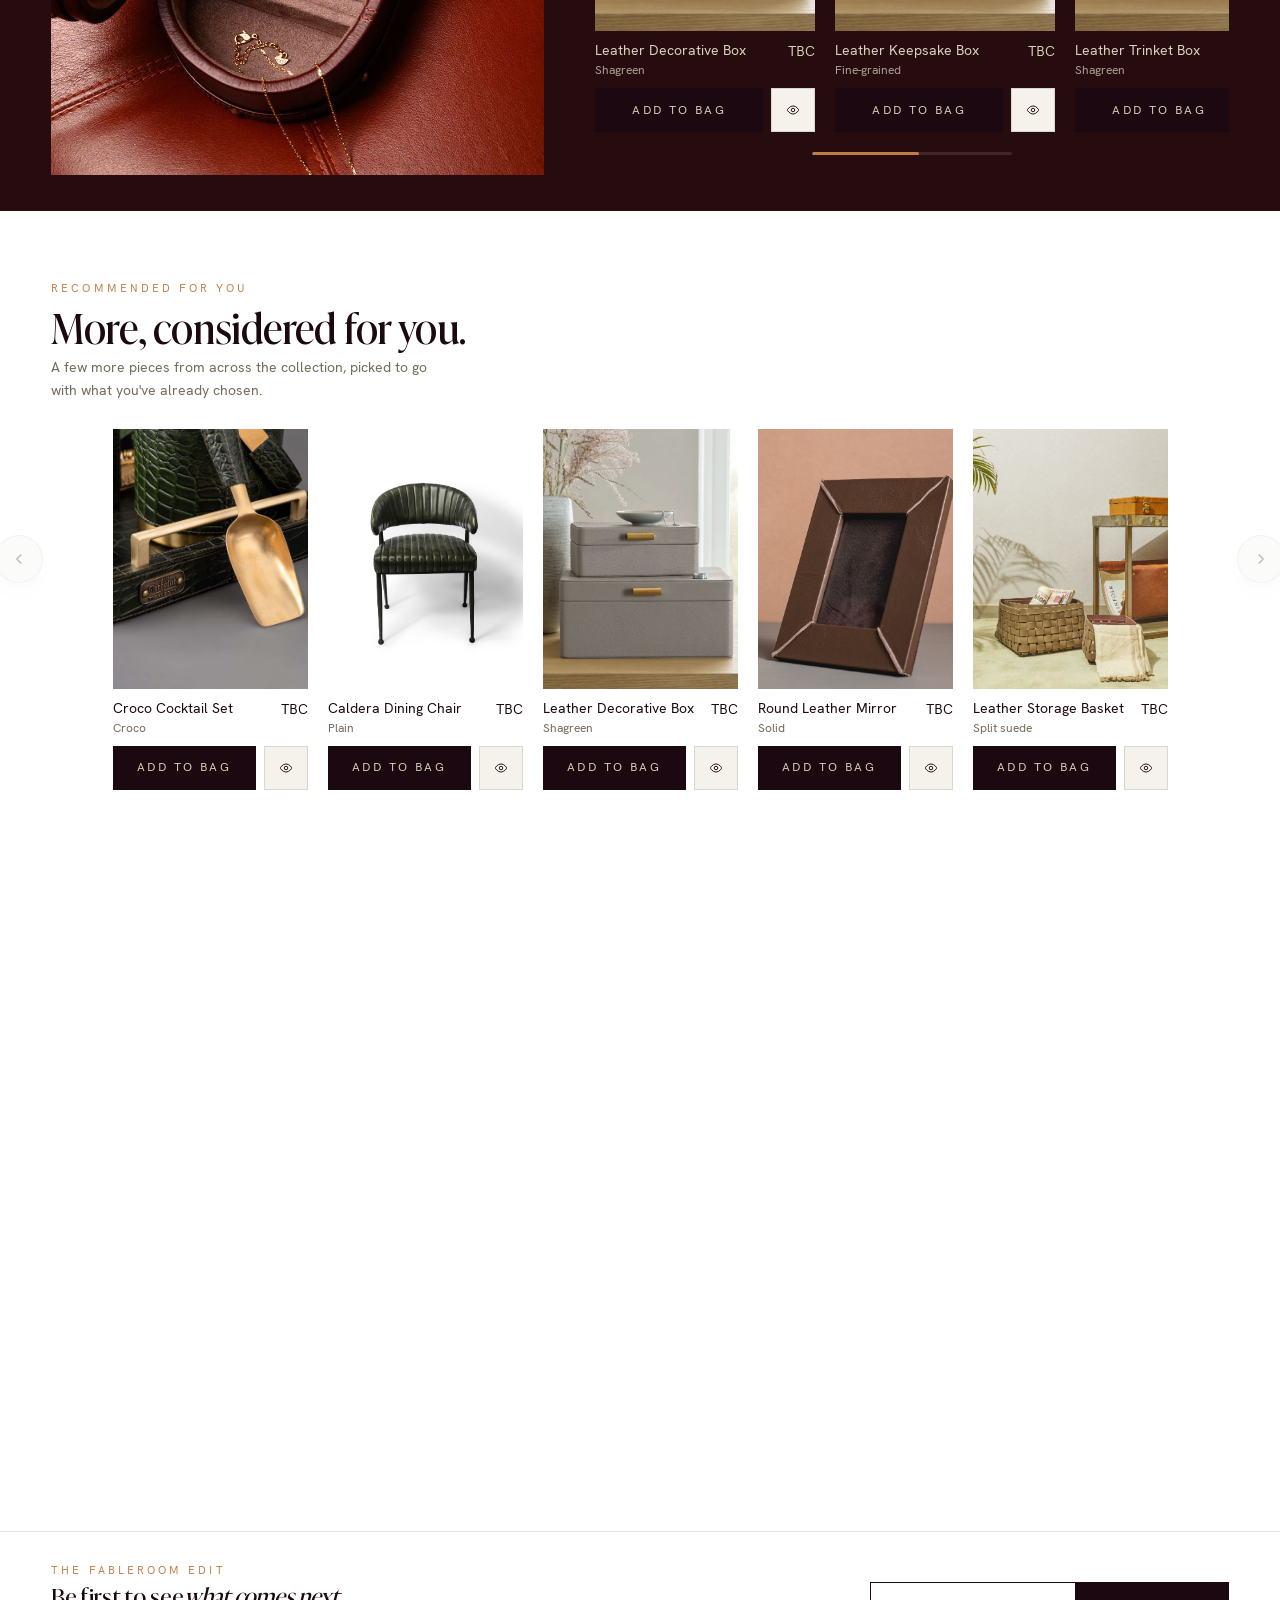
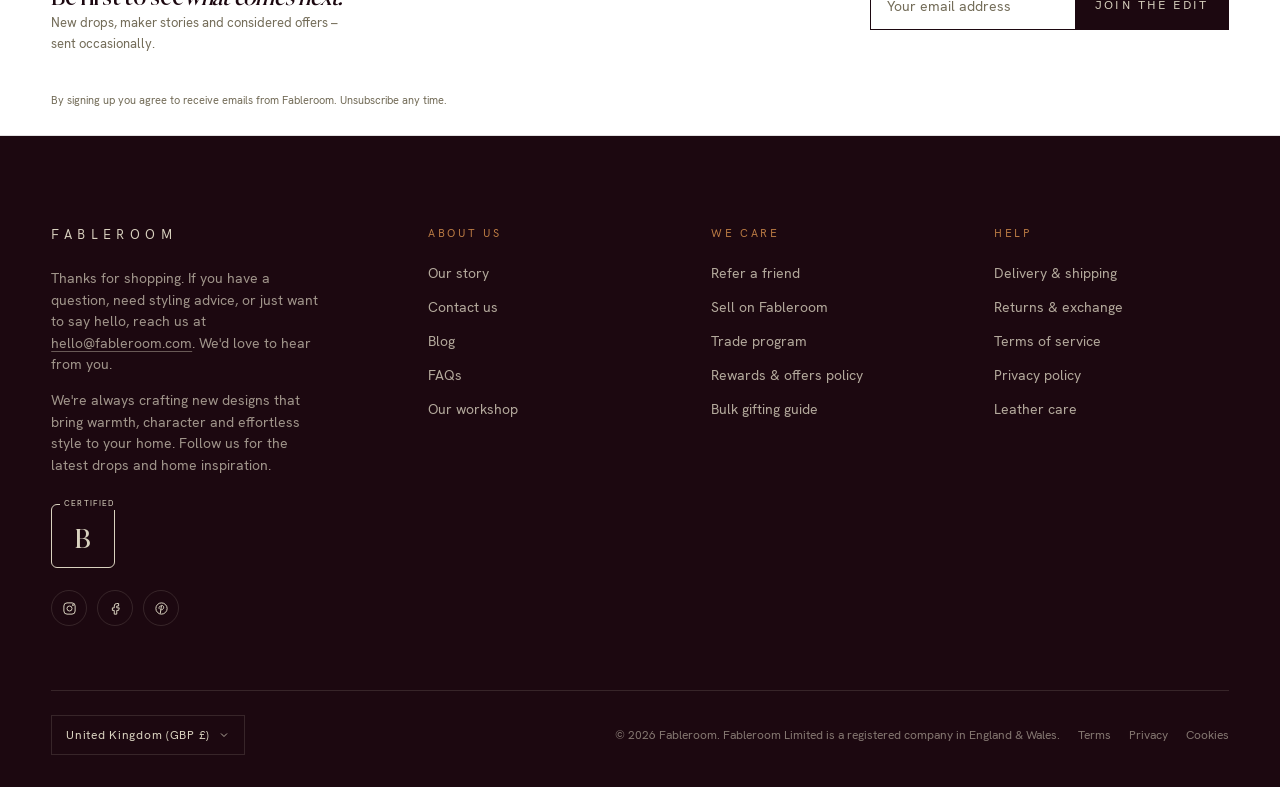
==== commit d03436ed: "Lock hero to a 1920:860 aspect ratio instead of a vh-based height cut Reverts the previous height-cl" ====
--- a/index.html
+++ b/index.html
@@ -152,7 +152,7 @@
 .drawer .drawer-foot{margin-top:auto;padding-top:24px;color:var(--grey);font-size:13px}
 
 /* ---------- Hero ---------- */
-.hero{position:relative;height:clamp(490px,75vh,748px);color:var(--bone);display:flex;align-items:flex-end;overflow:hidden}
+.hero{position:relative;aspect-ratio:1920/860;min-height:490px;max-height:860px;color:var(--bone);display:flex;align-items:flex-end;overflow:hidden}
 .hero .ph{position:absolute;inset:0;z-index:0;transform:scale(1.06);transition:transform 1.8s var(--ease-out)}
 .hero.is-in .ph{transform:scale(1)}
 .hero .ph::before{background:var(--ph-bg)}
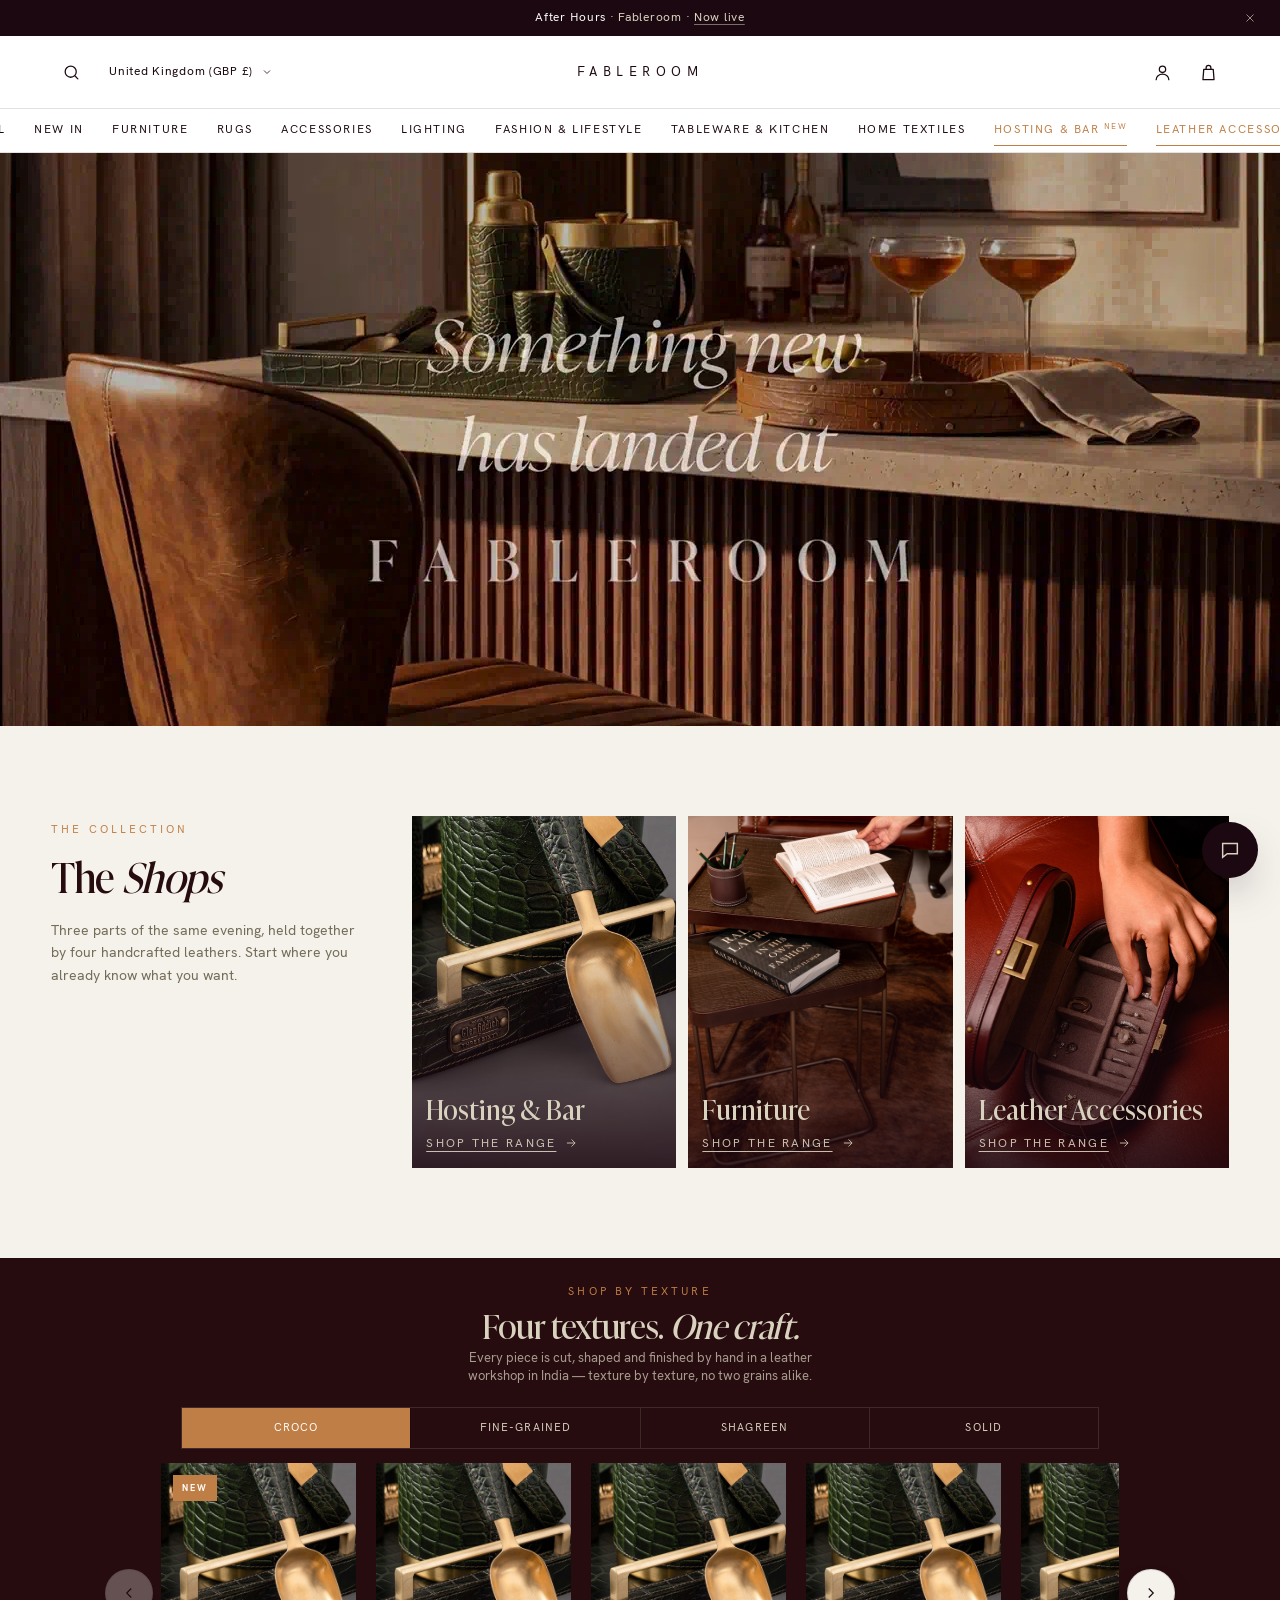
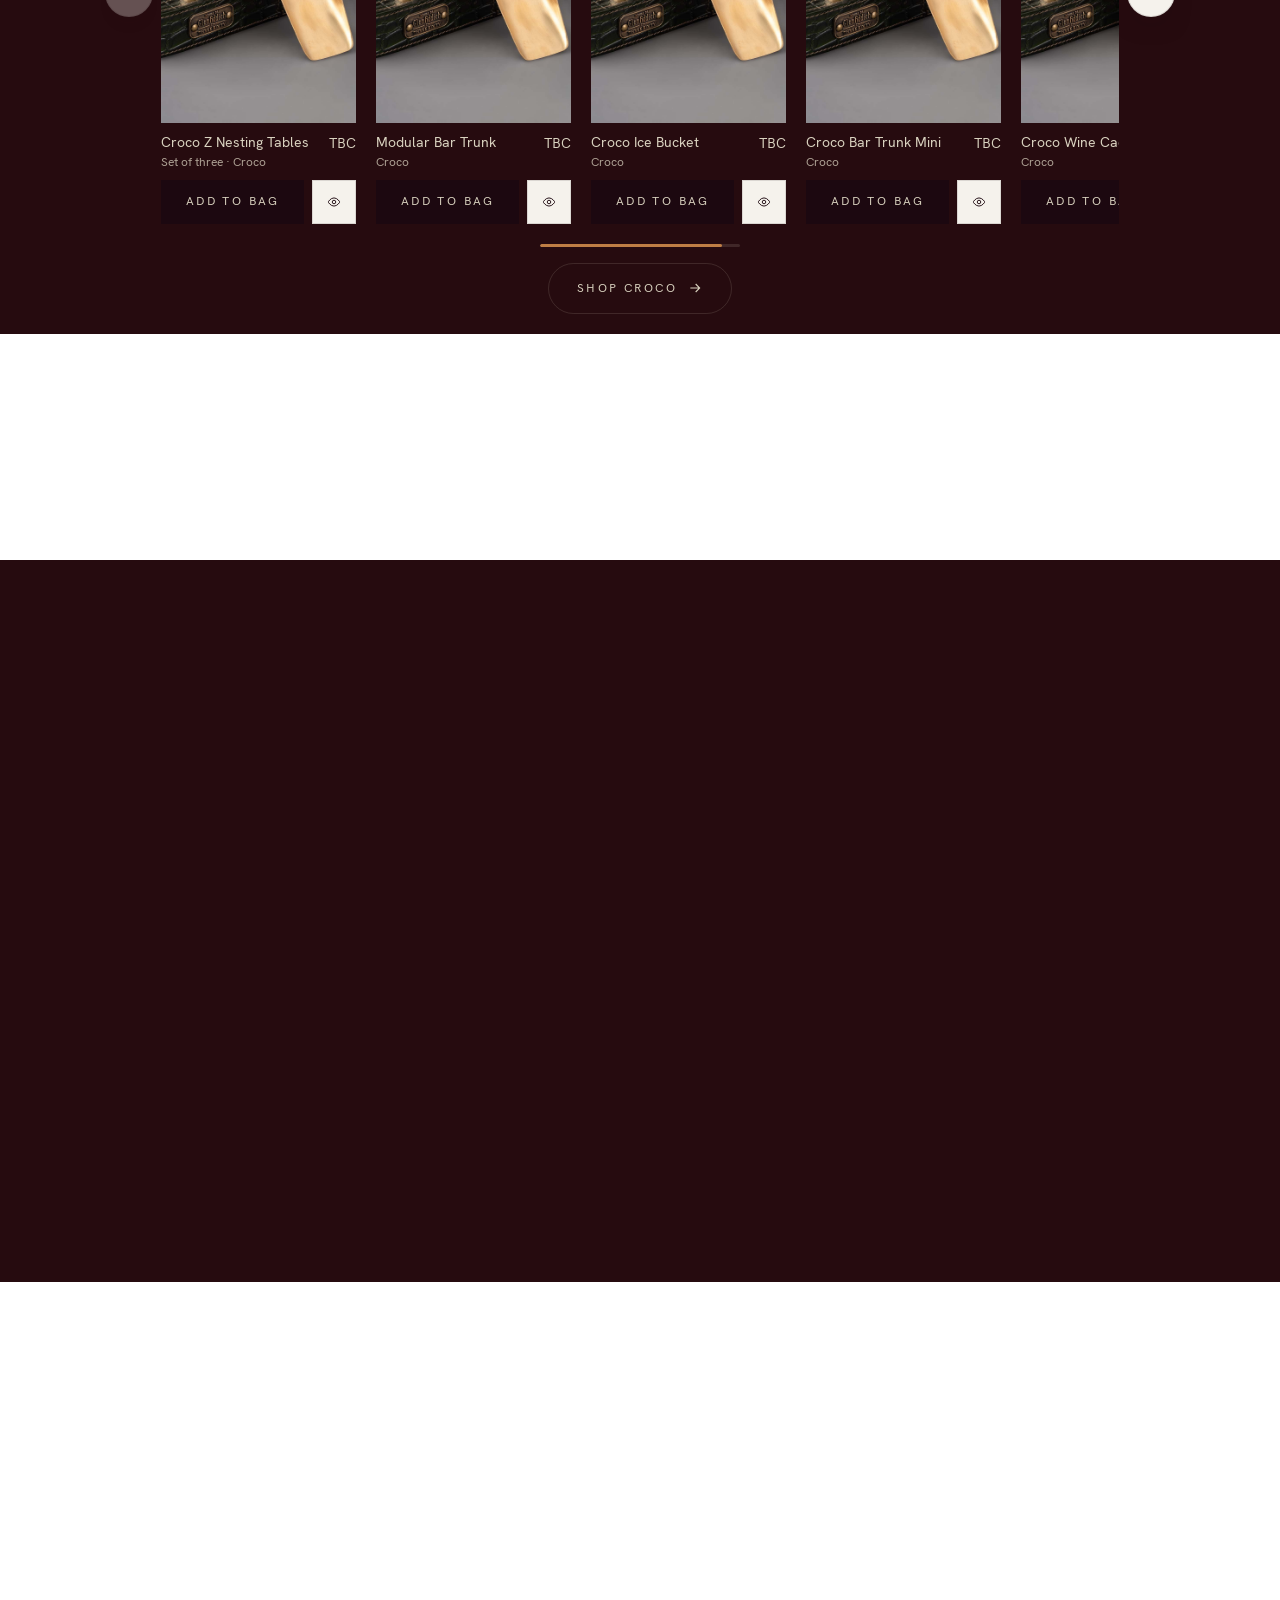
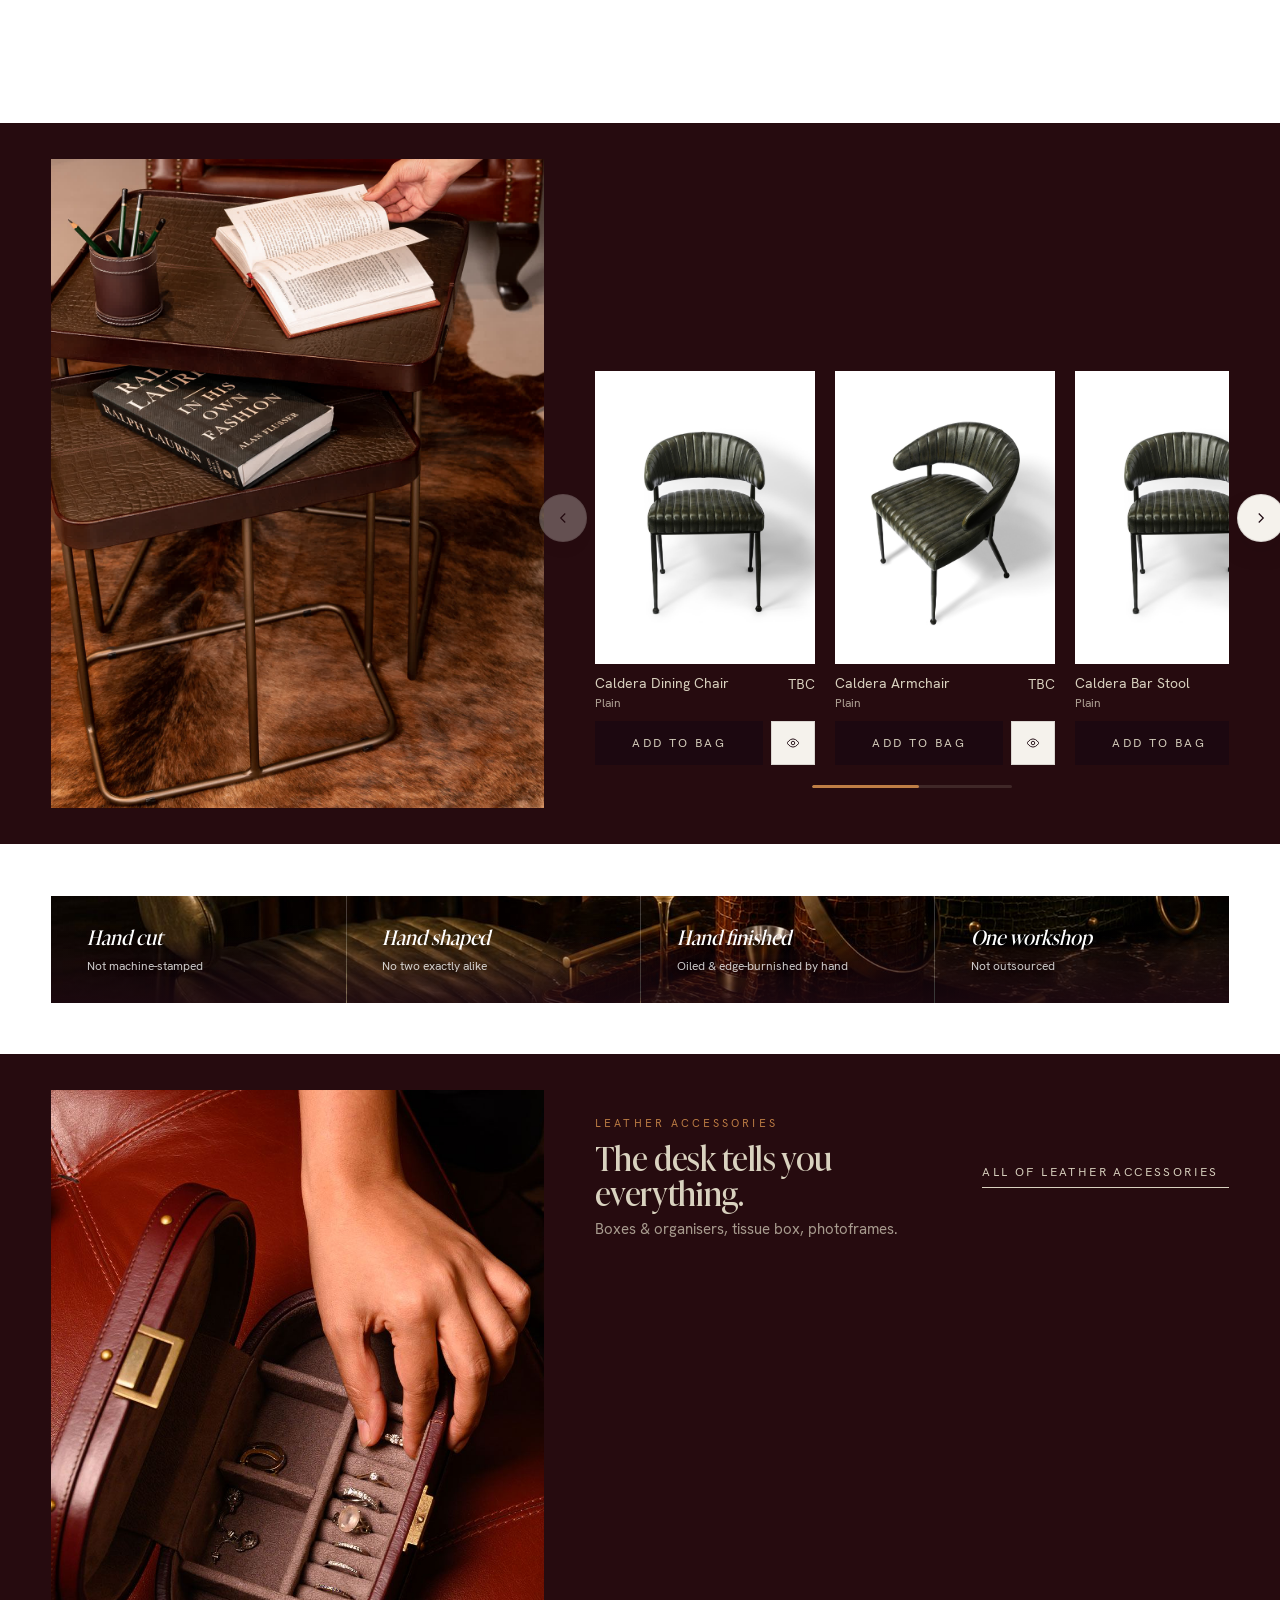
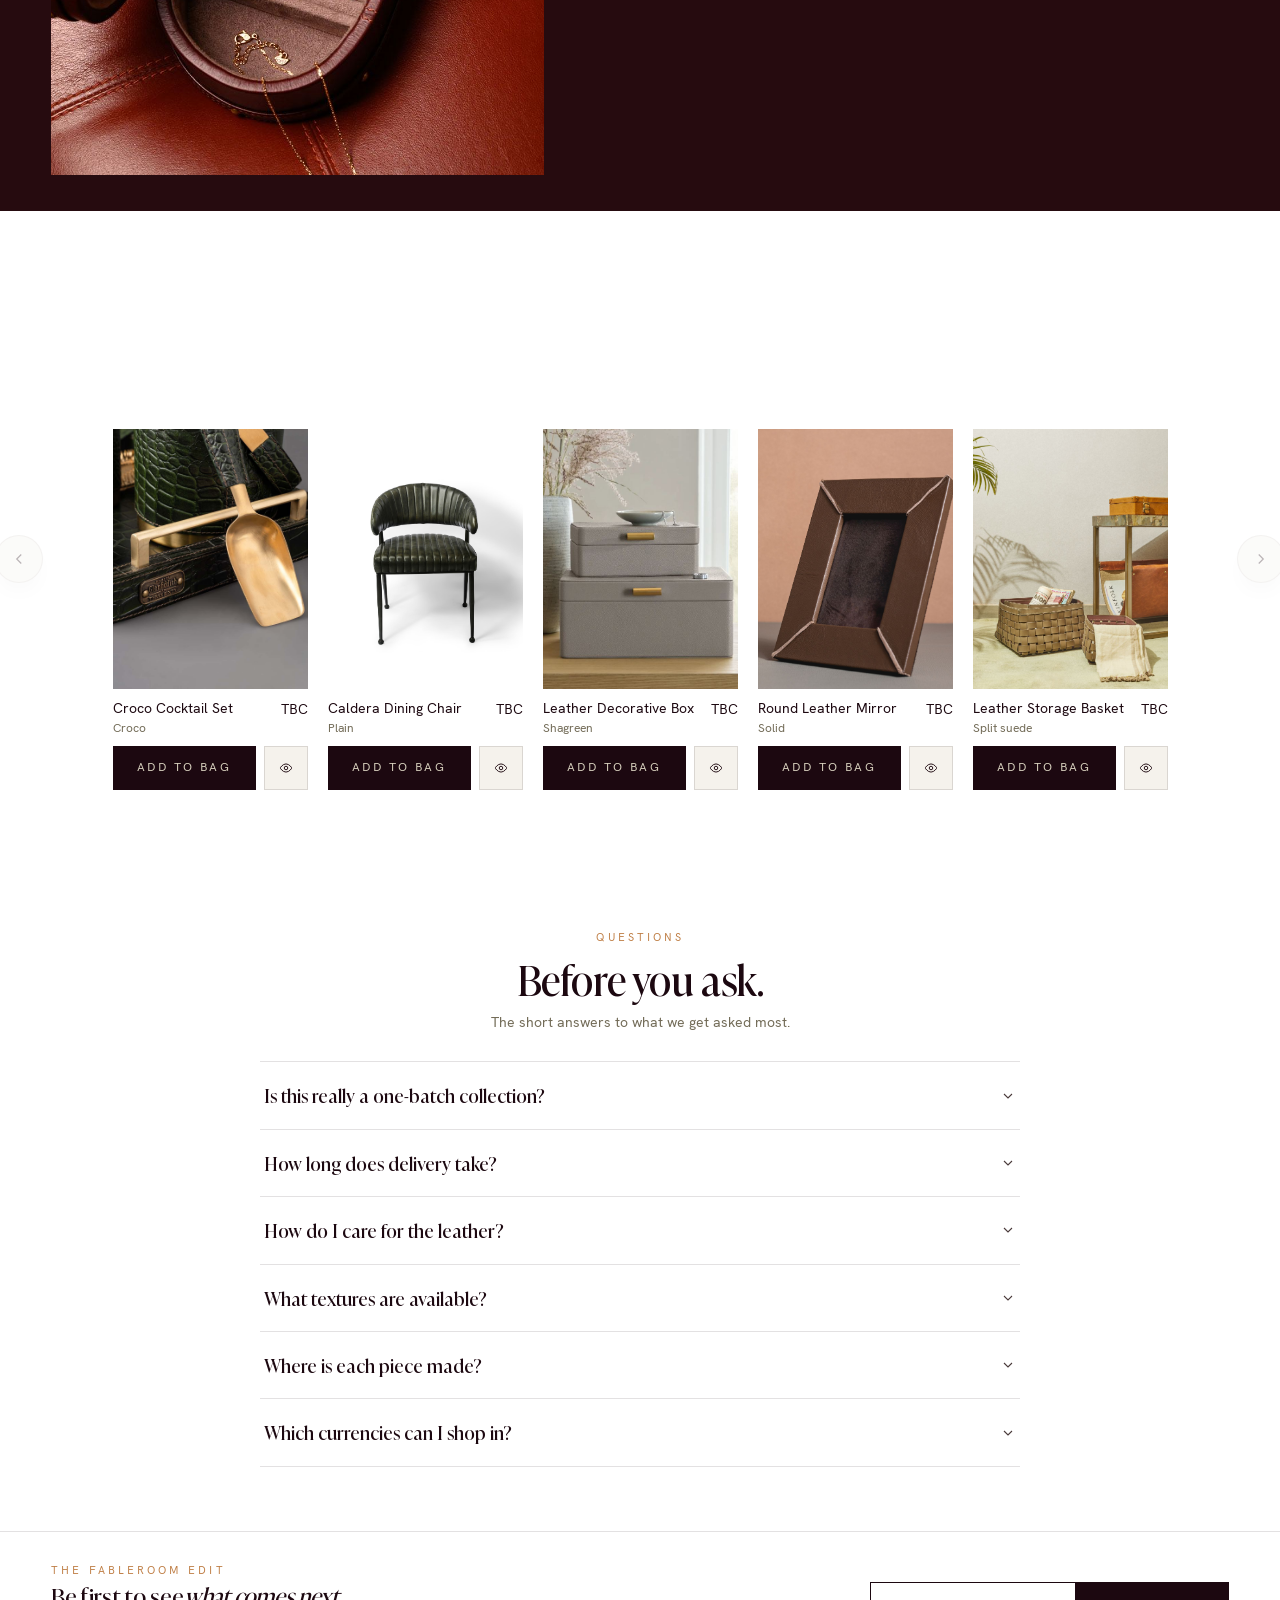
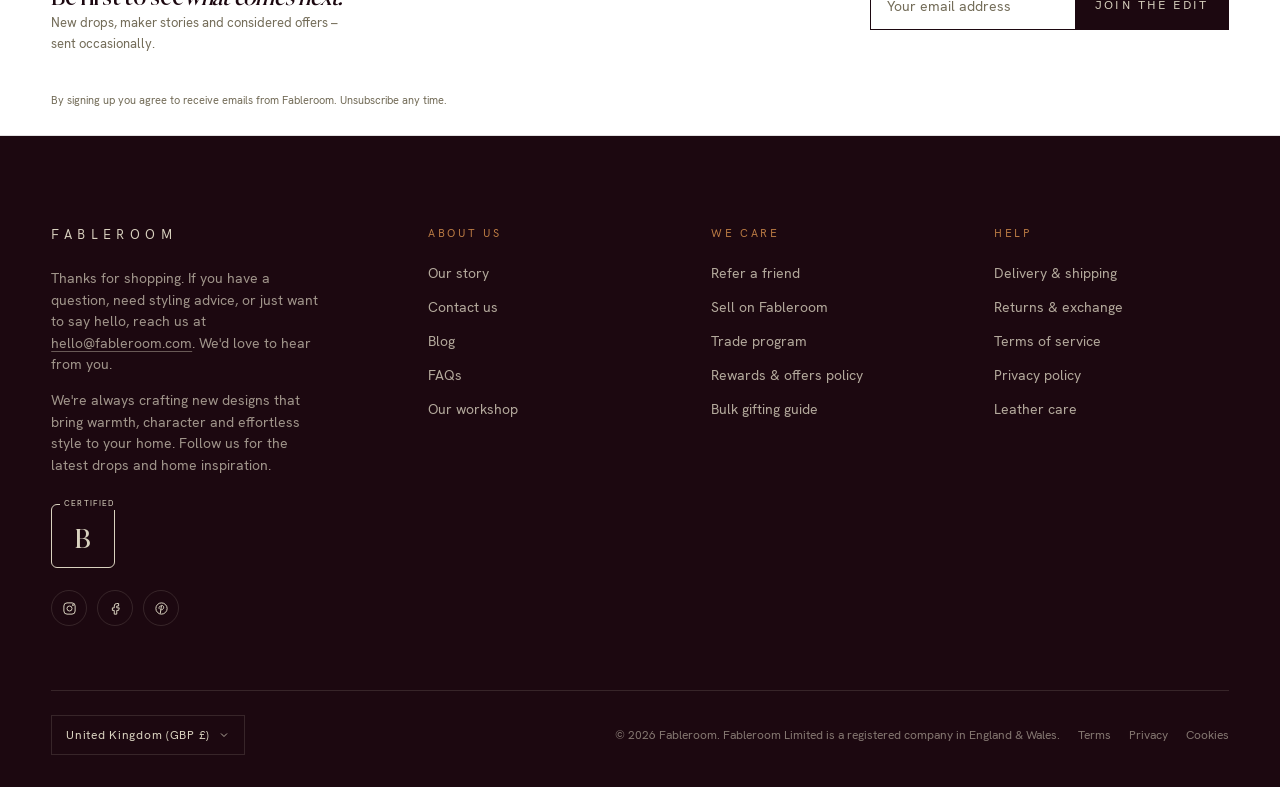
==== commit 1268d695: "Fix hero rendering ~1697px wide on mobile after aspect-ratio change The base .hero rule's aspect-rat" ====
--- a/index.html
+++ b/index.html
@@ -152,7 +152,7 @@
 .drawer .drawer-foot{margin-top:auto;padding-top:24px;color:var(--grey);font-size:13px}
 
 /* ---------- Hero ---------- */
-.hero{position:relative;aspect-ratio:1920/860;min-height:490px;max-height:860px;color:var(--bone);display:flex;align-items:flex-end;overflow:hidden}
+.hero{position:relative;width:100%;aspect-ratio:1920/860;min-height:490px;max-height:860px;color:var(--bone);display:flex;align-items:flex-end;overflow:hidden}
 .hero .ph{position:absolute;inset:0;z-index:0;transform:scale(1.06);transition:transform 1.8s var(--ease-out)}
 .hero.is-in .ph{transform:scale(1)}
 .hero .ph::before{background:var(--ph-bg)}
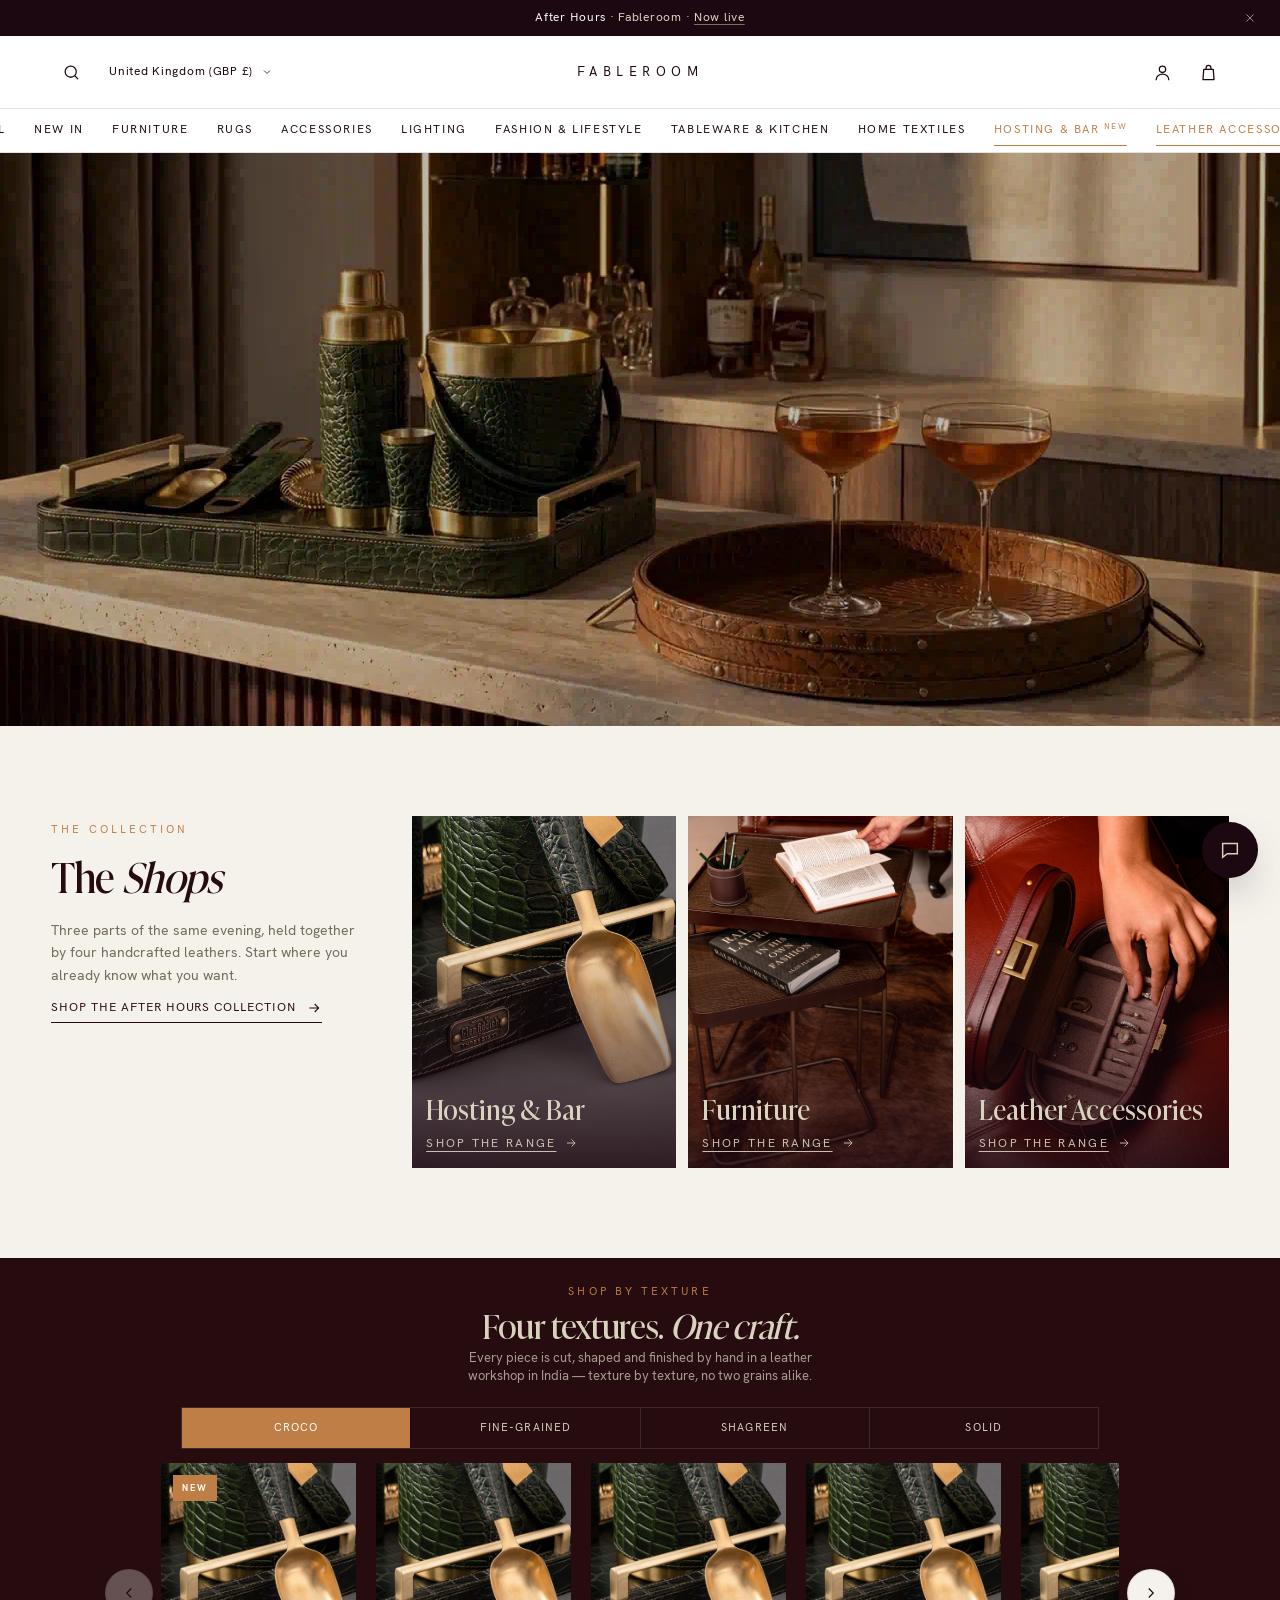
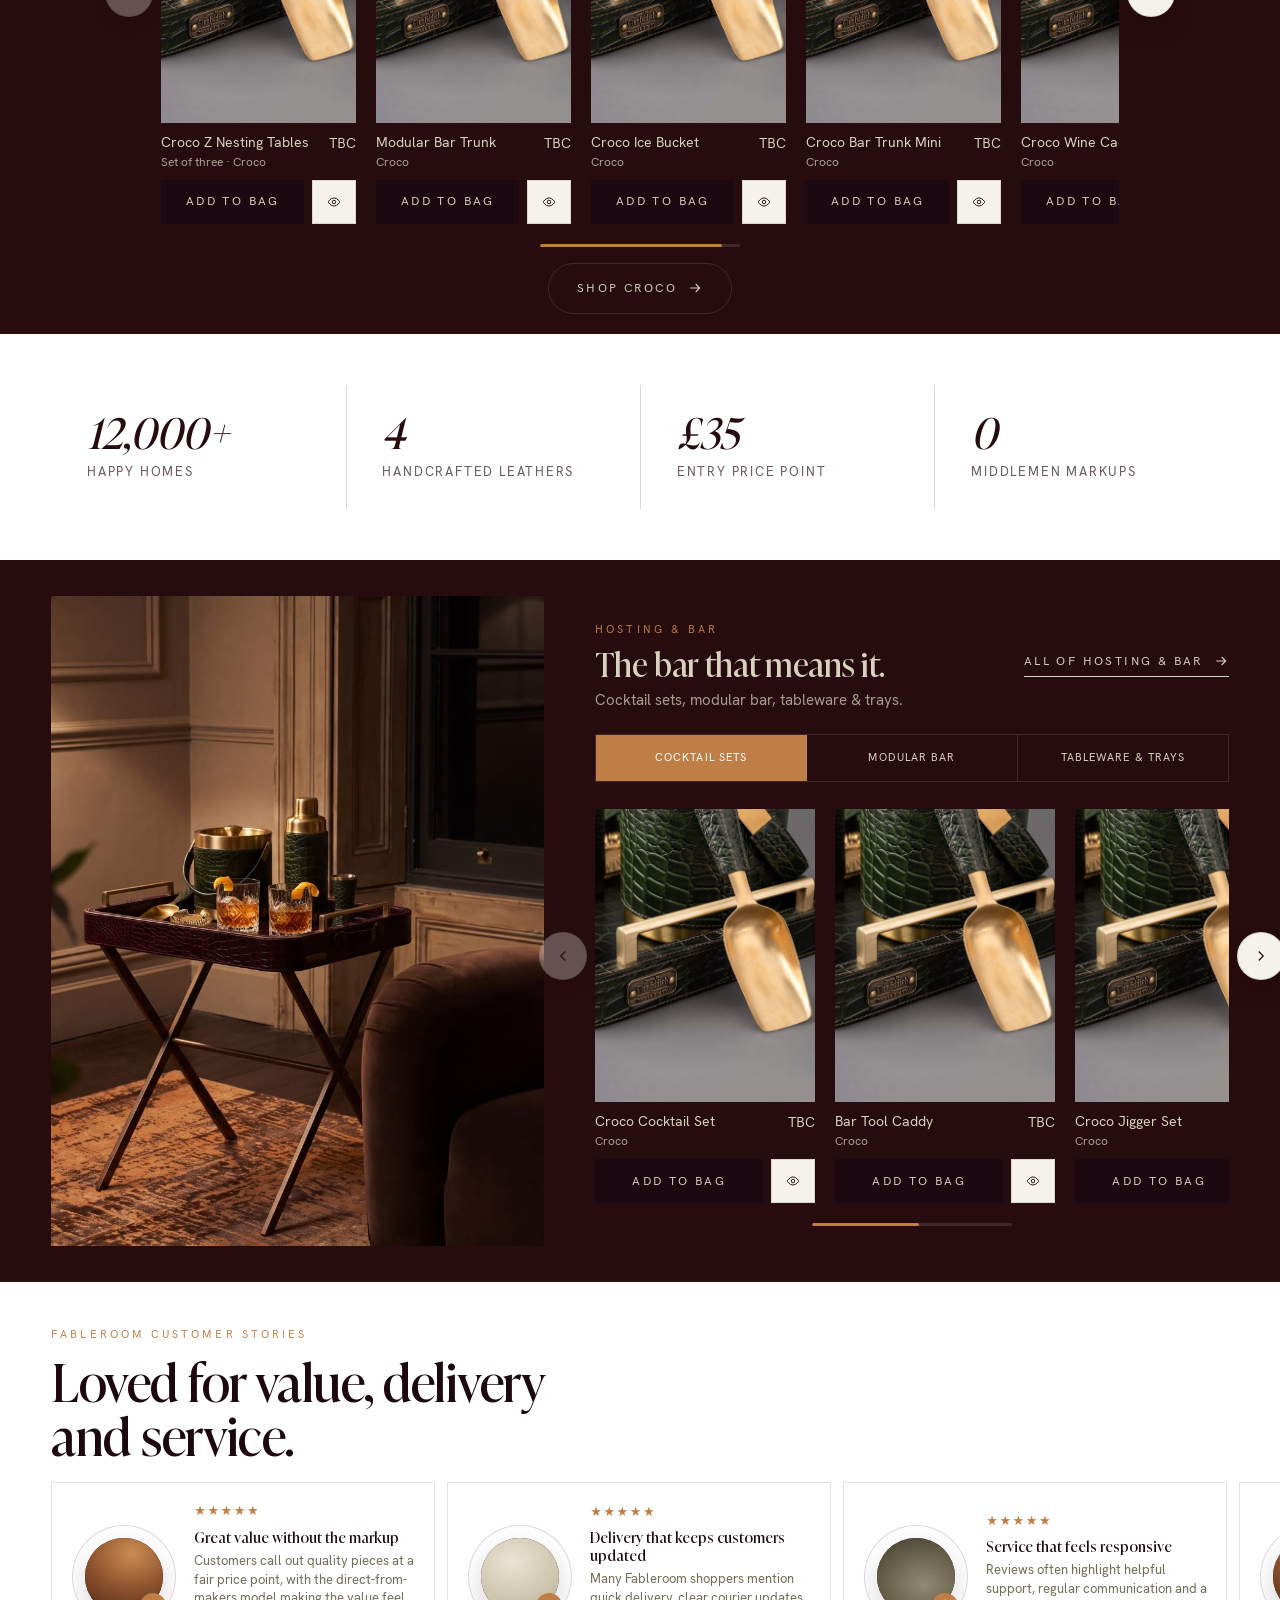
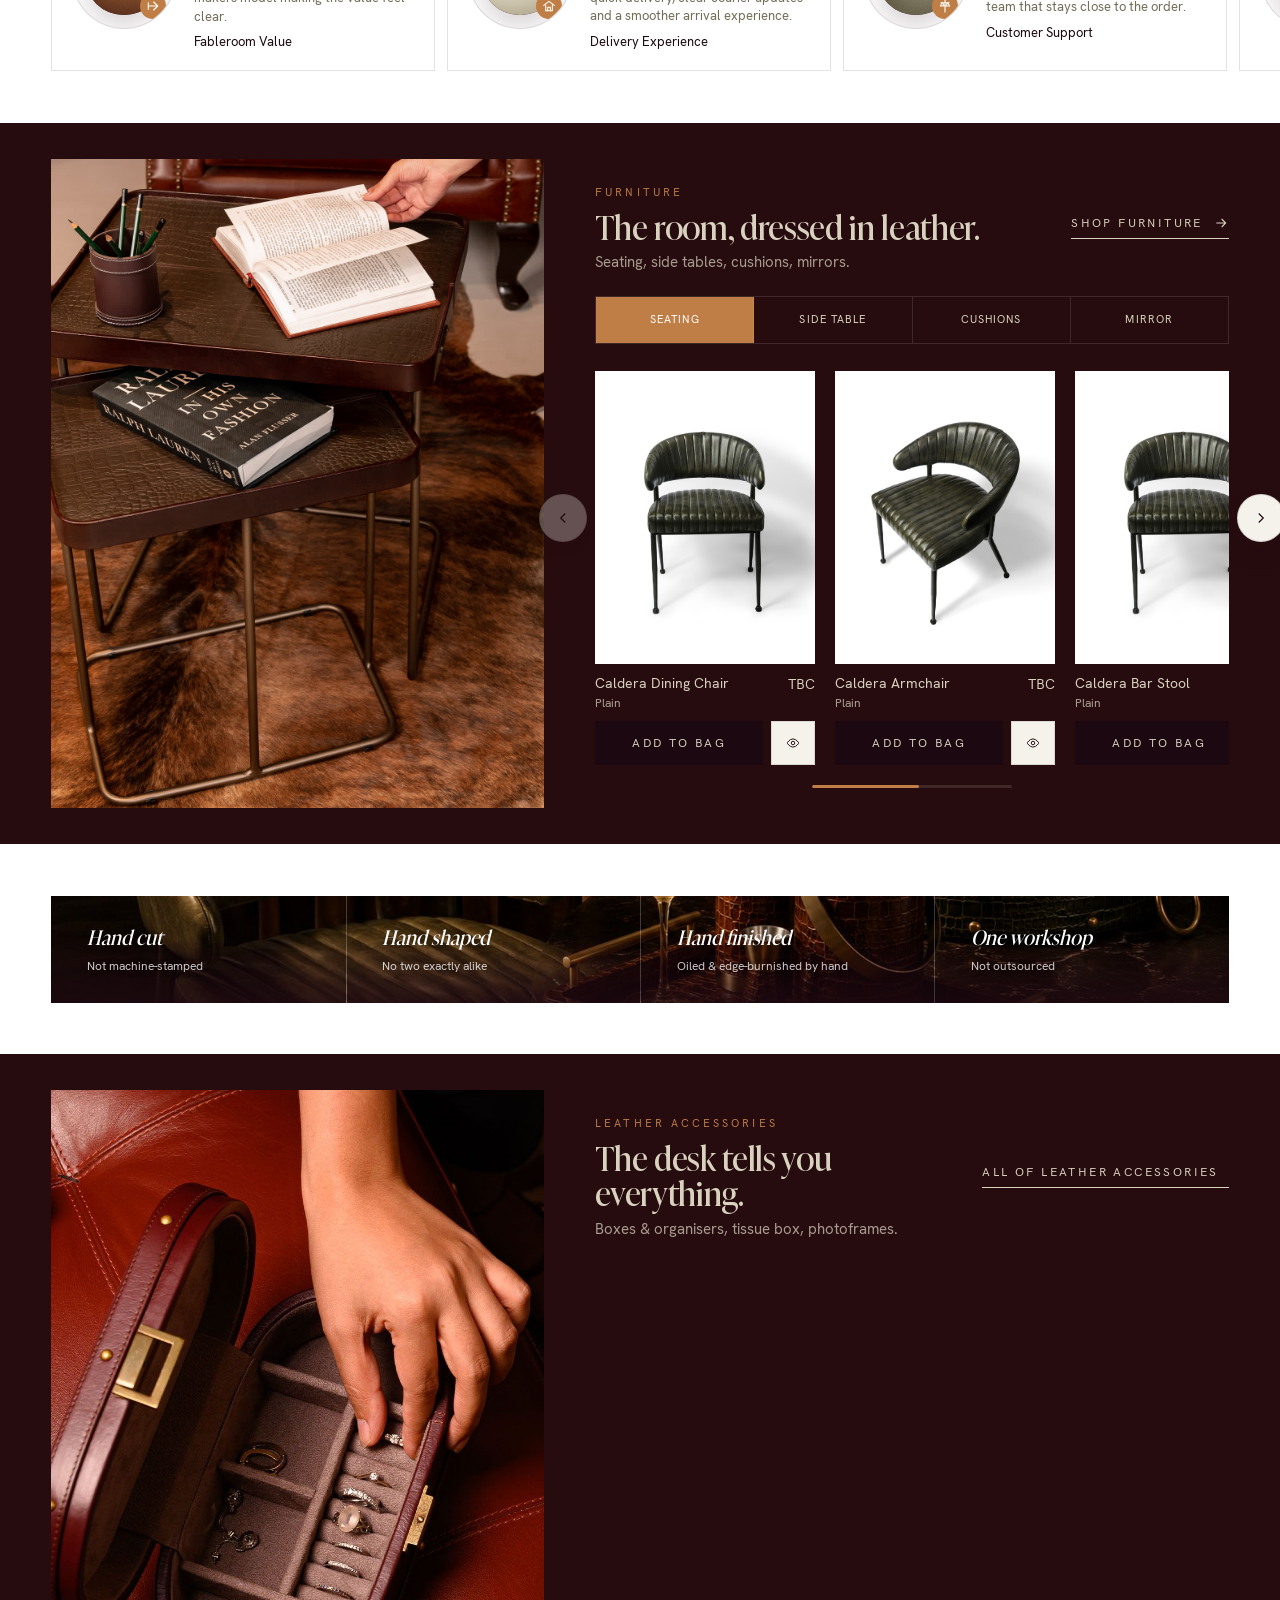
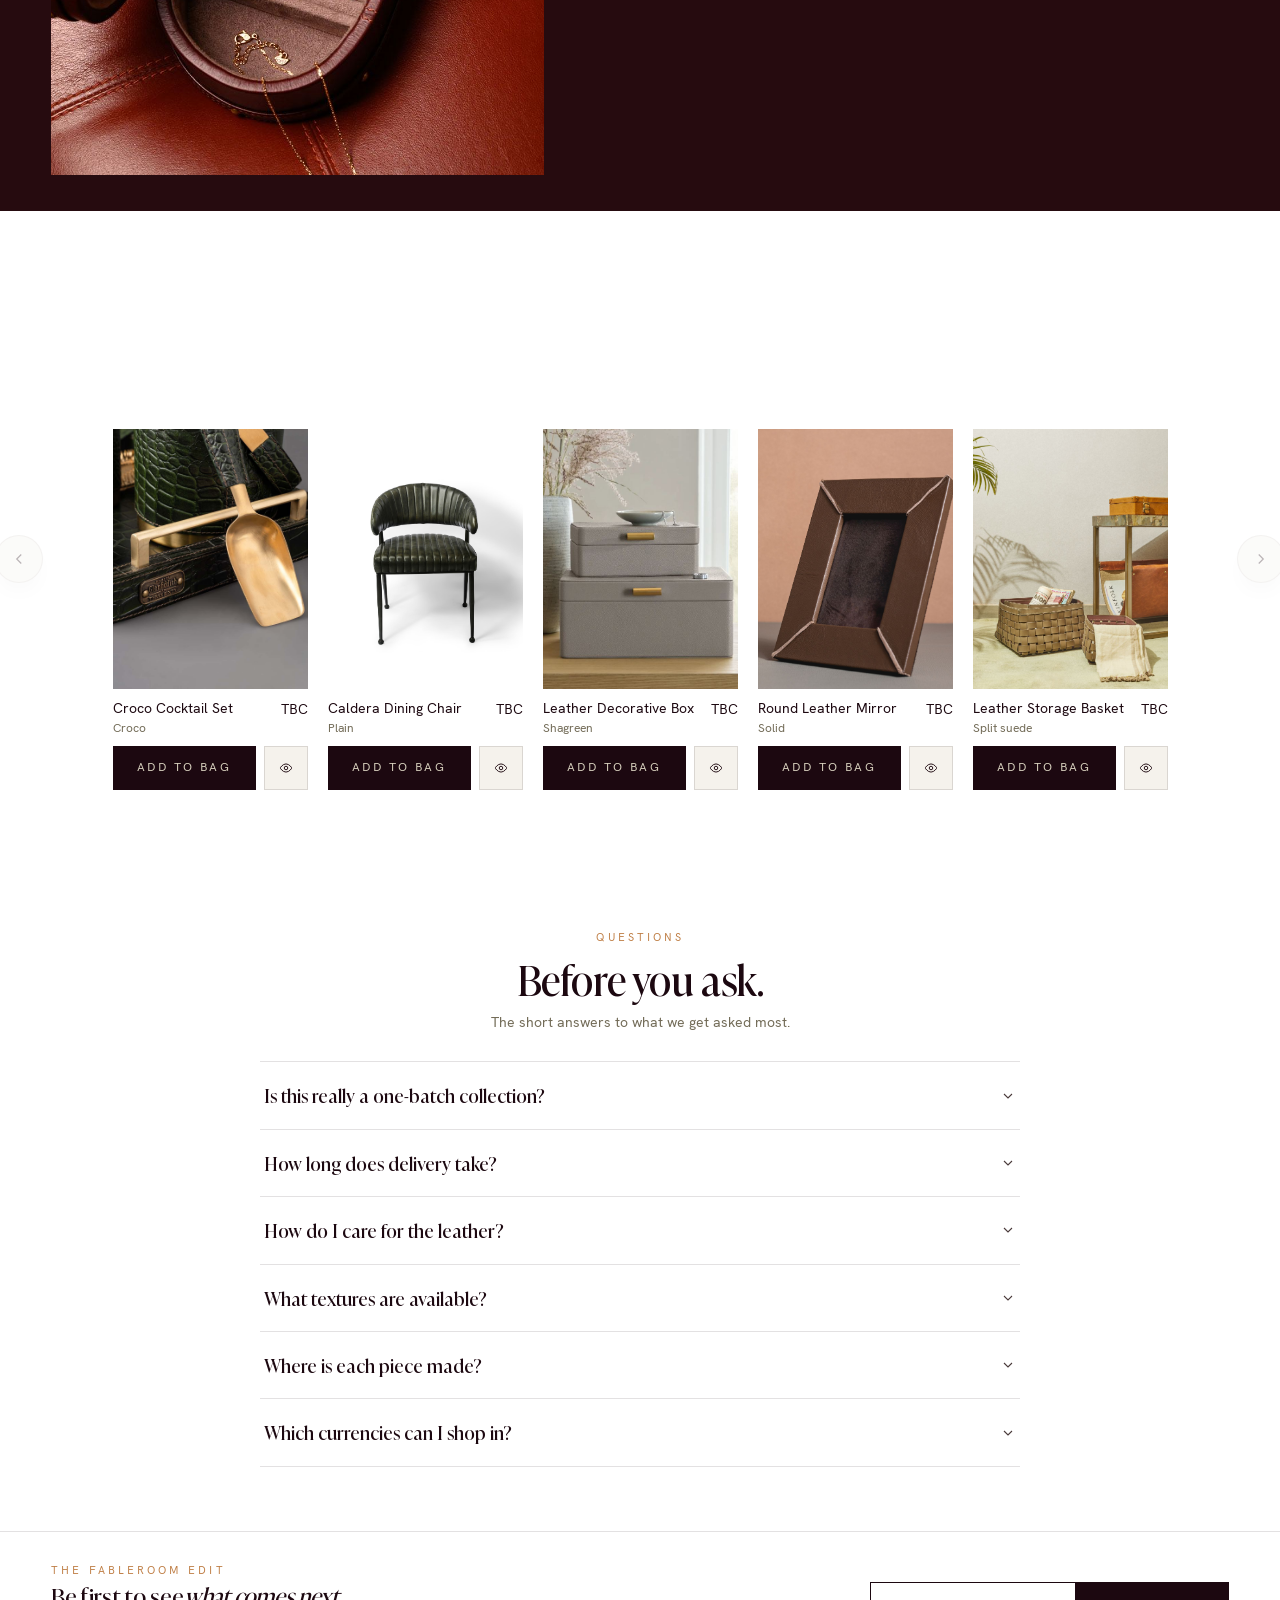
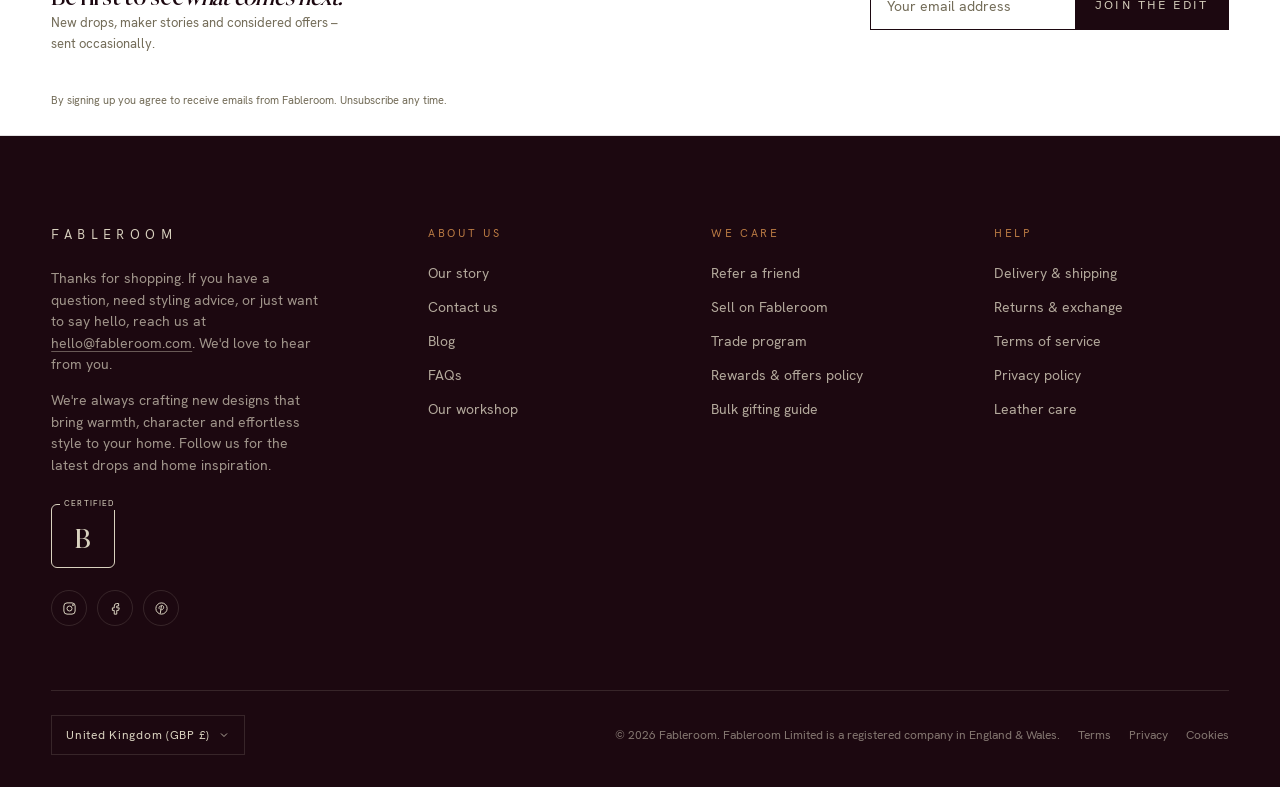
==== commit 658d7f73: "Add Hosting & Bar lifestyle banner photo; add Shops collection CTA Swap the Hosting & Bar category b" ====
--- a/index.html
+++ b/index.html
@@ -194,6 +194,7 @@
 #catTitle{white-space:nowrap;color:var(--licorice)}
 .categories h2{font-size:clamp(30px,3.2vw,46px);line-height:1.05}
 .categories .intro{color:var(--grey);font-size:14px;margin-top:22px;max-width:40ch;font-weight:300}
+.categories .cat-cta{margin-top:12px;color:var(--licorice);letter-spacing:.08em}
 .tiles{display:grid;grid-template-columns:repeat(3,1fr);gap:var(--space-xs)}
 .tile{position:relative;aspect-ratio:3/4;overflow:hidden;display:block;color:var(--bone)}
 .tile .ph{position:absolute;inset:0;transition:transform 1.1s var(--ease-out)}
@@ -777,6 +778,7 @@
   .categories{padding:32px 0}
   .categories .wrap{grid-template-columns:1fr;gap:18px}
   .categories .intro{max-width:none;font-size:11px;line-height:1.45;margin-top:14px}
+  .categories .cat-cta{margin-top:10px;font-size:10.5px}
   .tiles{grid-template-columns:repeat(3,1fr)}
   .track{grid-auto-columns:calc((100% - var(--gap))/2)}
   .car-nav{display:none}
@@ -1089,6 +1091,7 @@
       <span class="eyebrow">The collection</span>
       <h2 class="display" id="catTitle" style="margin-top:14px">The <em>Shops</em></h2>
       <p class="intro">Three parts of the same evening, held together by four handcrafted leathers. Start where you already know what you want.</p>
+      <a class="link-arrow cat-cta" href="#materials-filter">Shop the After Hours collection <svg viewBox="0 0 24 24" fill="none" stroke="currentColor" stroke-width="1.6"><path d="M5 12h14M13 6l6 6-6 6"/></svg></a>
     </div>
     <div class="tiles">
       <a class="tile reveal" data-delay="1" href="#hosting">
@@ -1266,7 +1269,7 @@
 <section class="category-split on-colored" id="hosting" aria-labelledby="hostTitle">
   <div class="cs-grid">
     <div class="cs-visual reveal">
-      <img class="ph img-cover" src="assets/img/sub-cocktail-sets.jpg" alt="Fableroom croco-print leather bar tools styled in use">
+      <img class="ph img-cover" src="assets/img/hosting-lifestyle.jpg" alt="Fableroom croco leather bar tray styled in a living room">
       <a class="cs-visual-cta" href="#">Explore now <svg viewBox="0 0 24 24"><path d="M5 12h14M13 6l6 6-6 6"/></svg></a>
     </div>
     <div class="cs-panel">
@@ -1284,7 +1287,7 @@
         <button class="grp-btn" type="button" data-group="tableware" data-heading="Tableware &amp; Trays" data-desc="Serve trays, coasters, placemats and napkin rings, together." aria-selected="false"><span class="grp-label">Tableware &amp; Trays</span></button>
       </div>
       <div class="cs-visual-m">
-        <img class="ph img-cover" src="assets/img/sub-cocktail-sets.jpg" alt="Fableroom croco-print leather bar tools styled in use">
+        <img class="ph img-cover" src="assets/img/hosting-lifestyle.jpg" alt="Fableroom croco leather bar tray styled in a living room">
         <a class="cs-visual-cta" href="#">Explore now <svg viewBox="0 0 24 24"><path d="M5 12h14M13 6l6 6-6 6"/></svg></a>
       </div>
       <div class="grp-content reveal" data-delay="2">
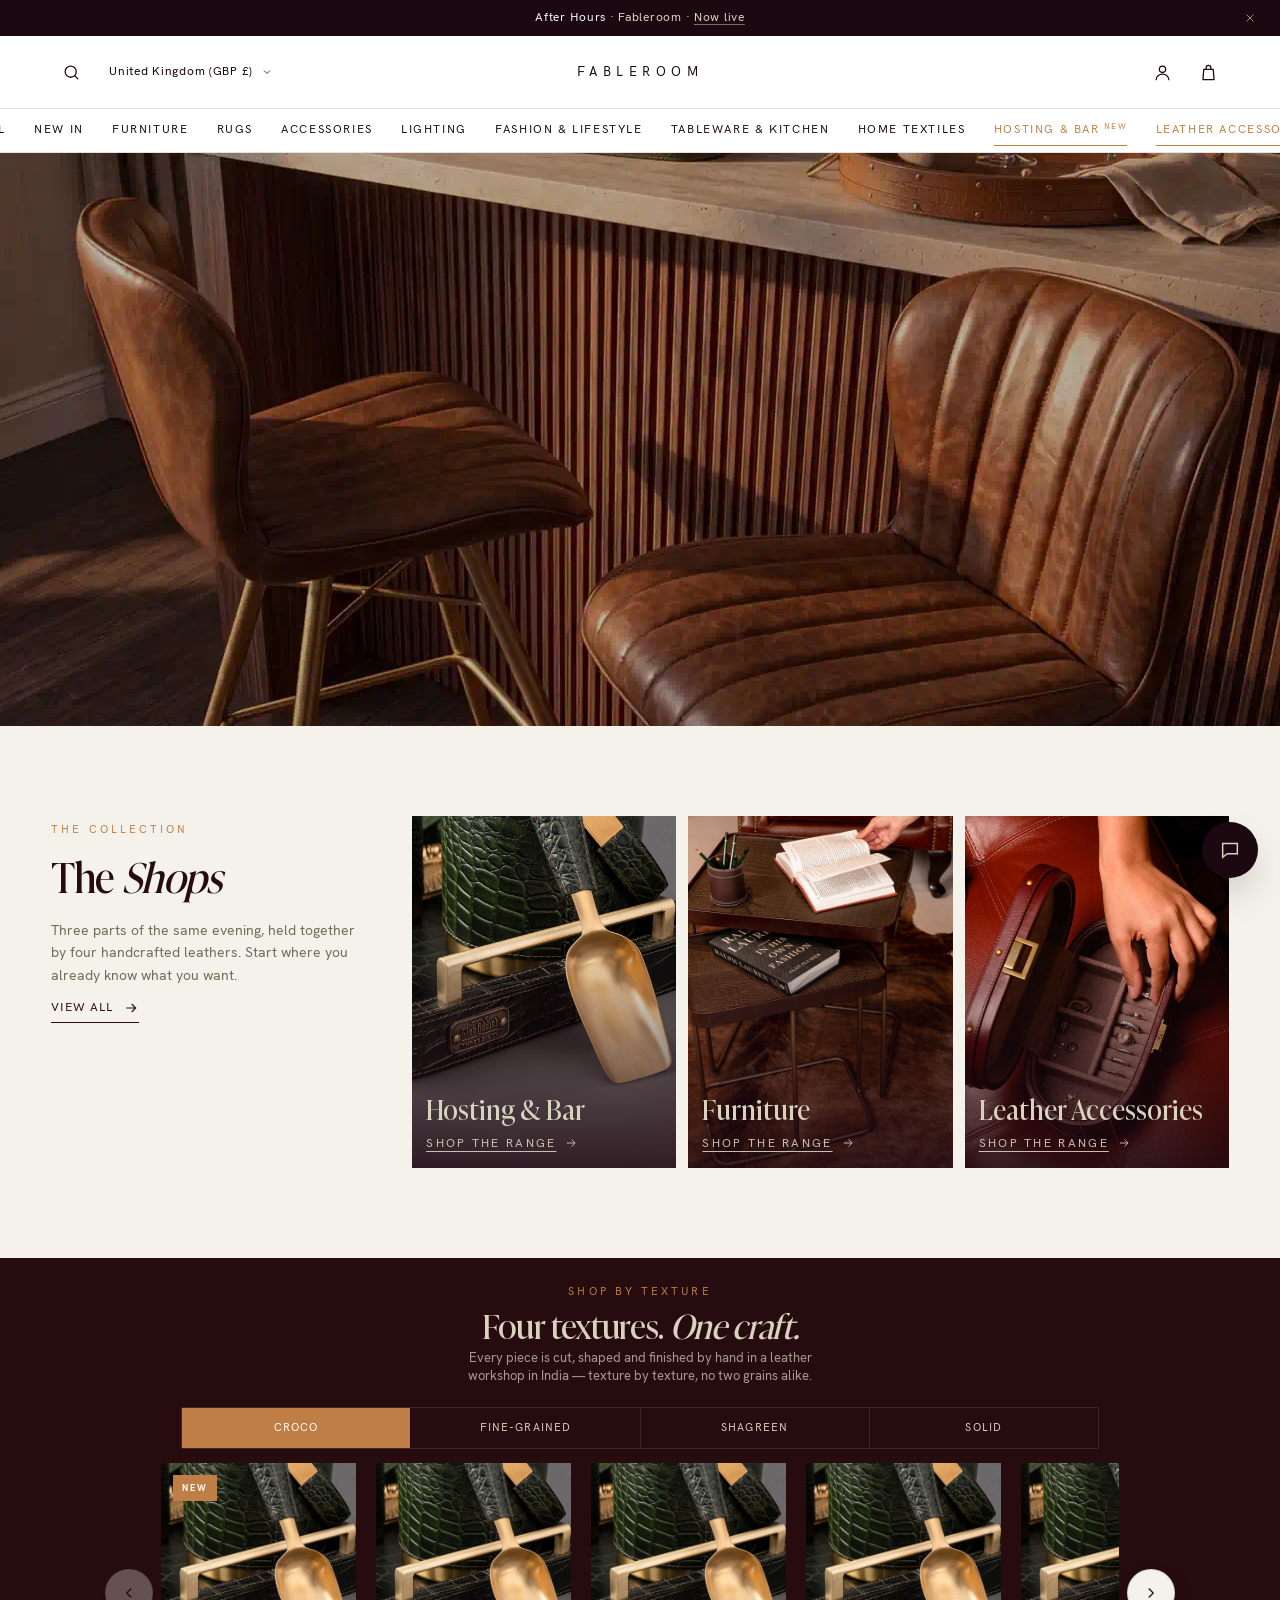
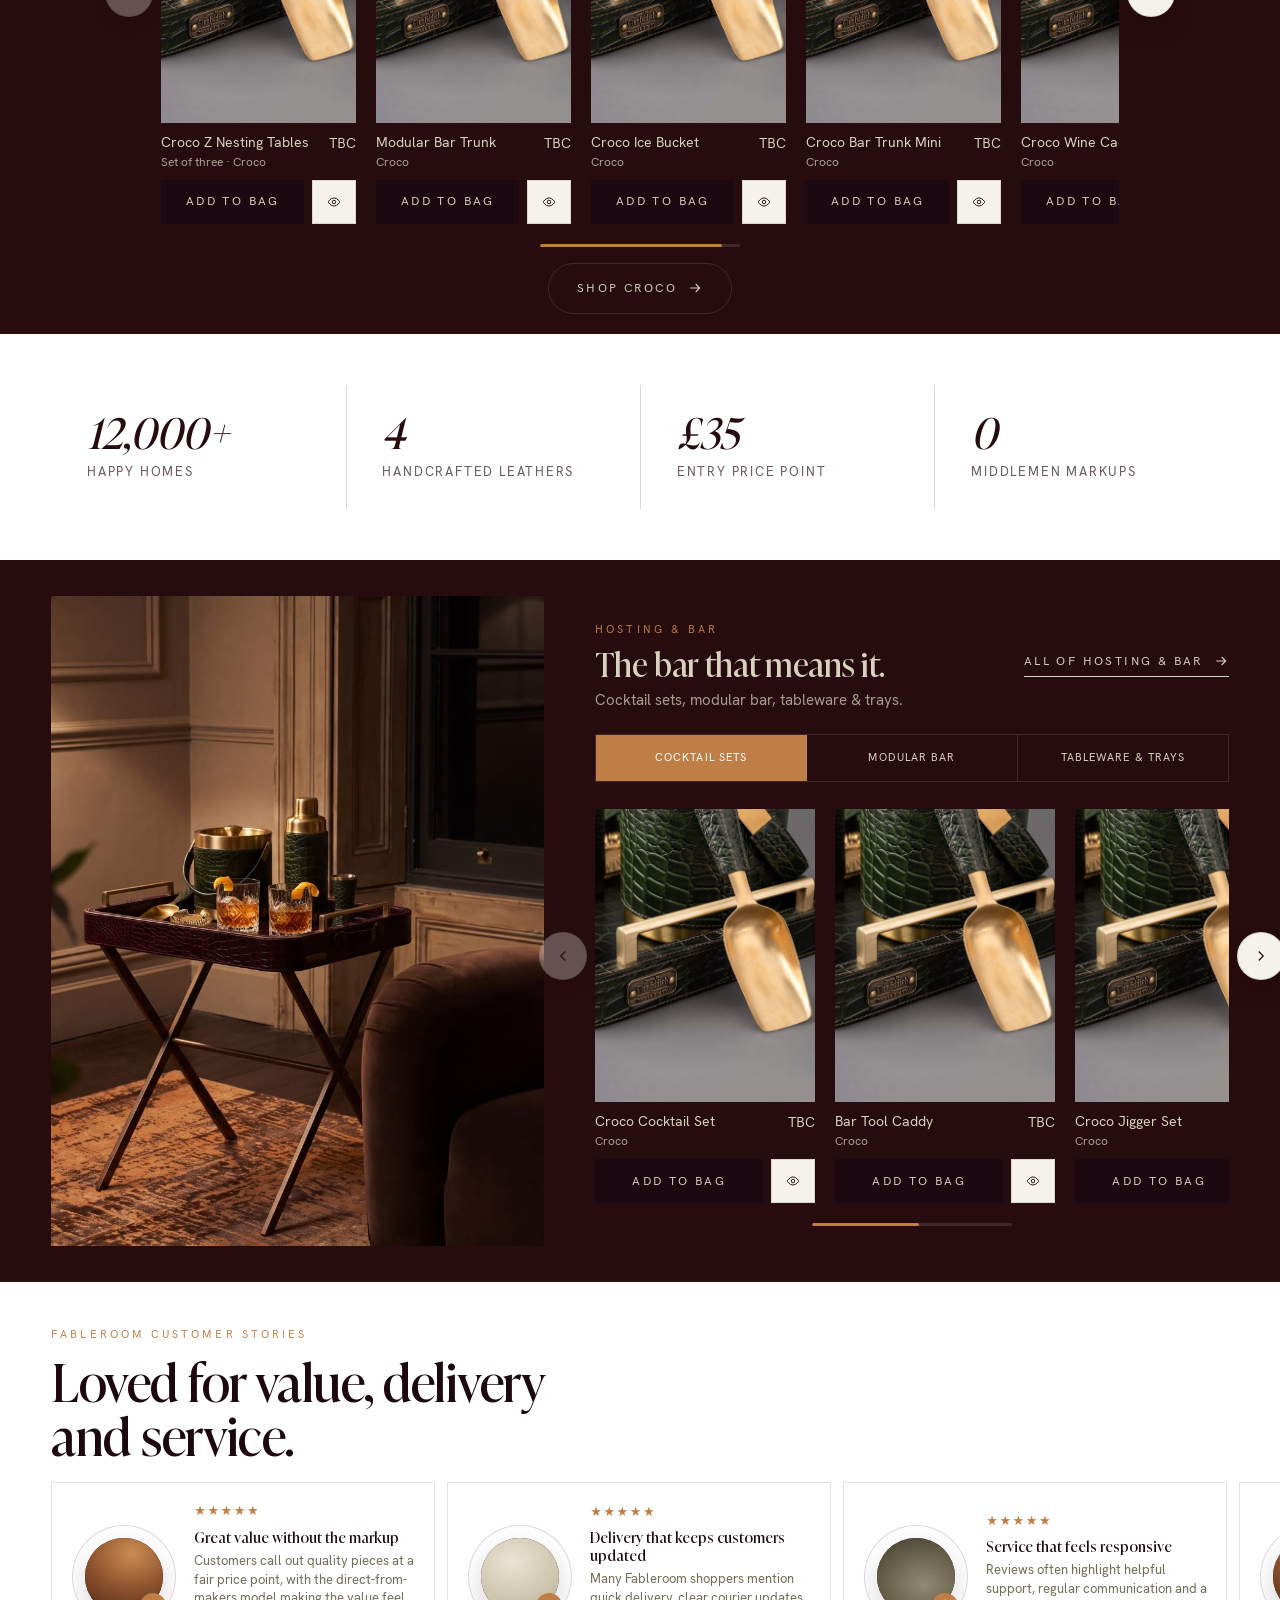
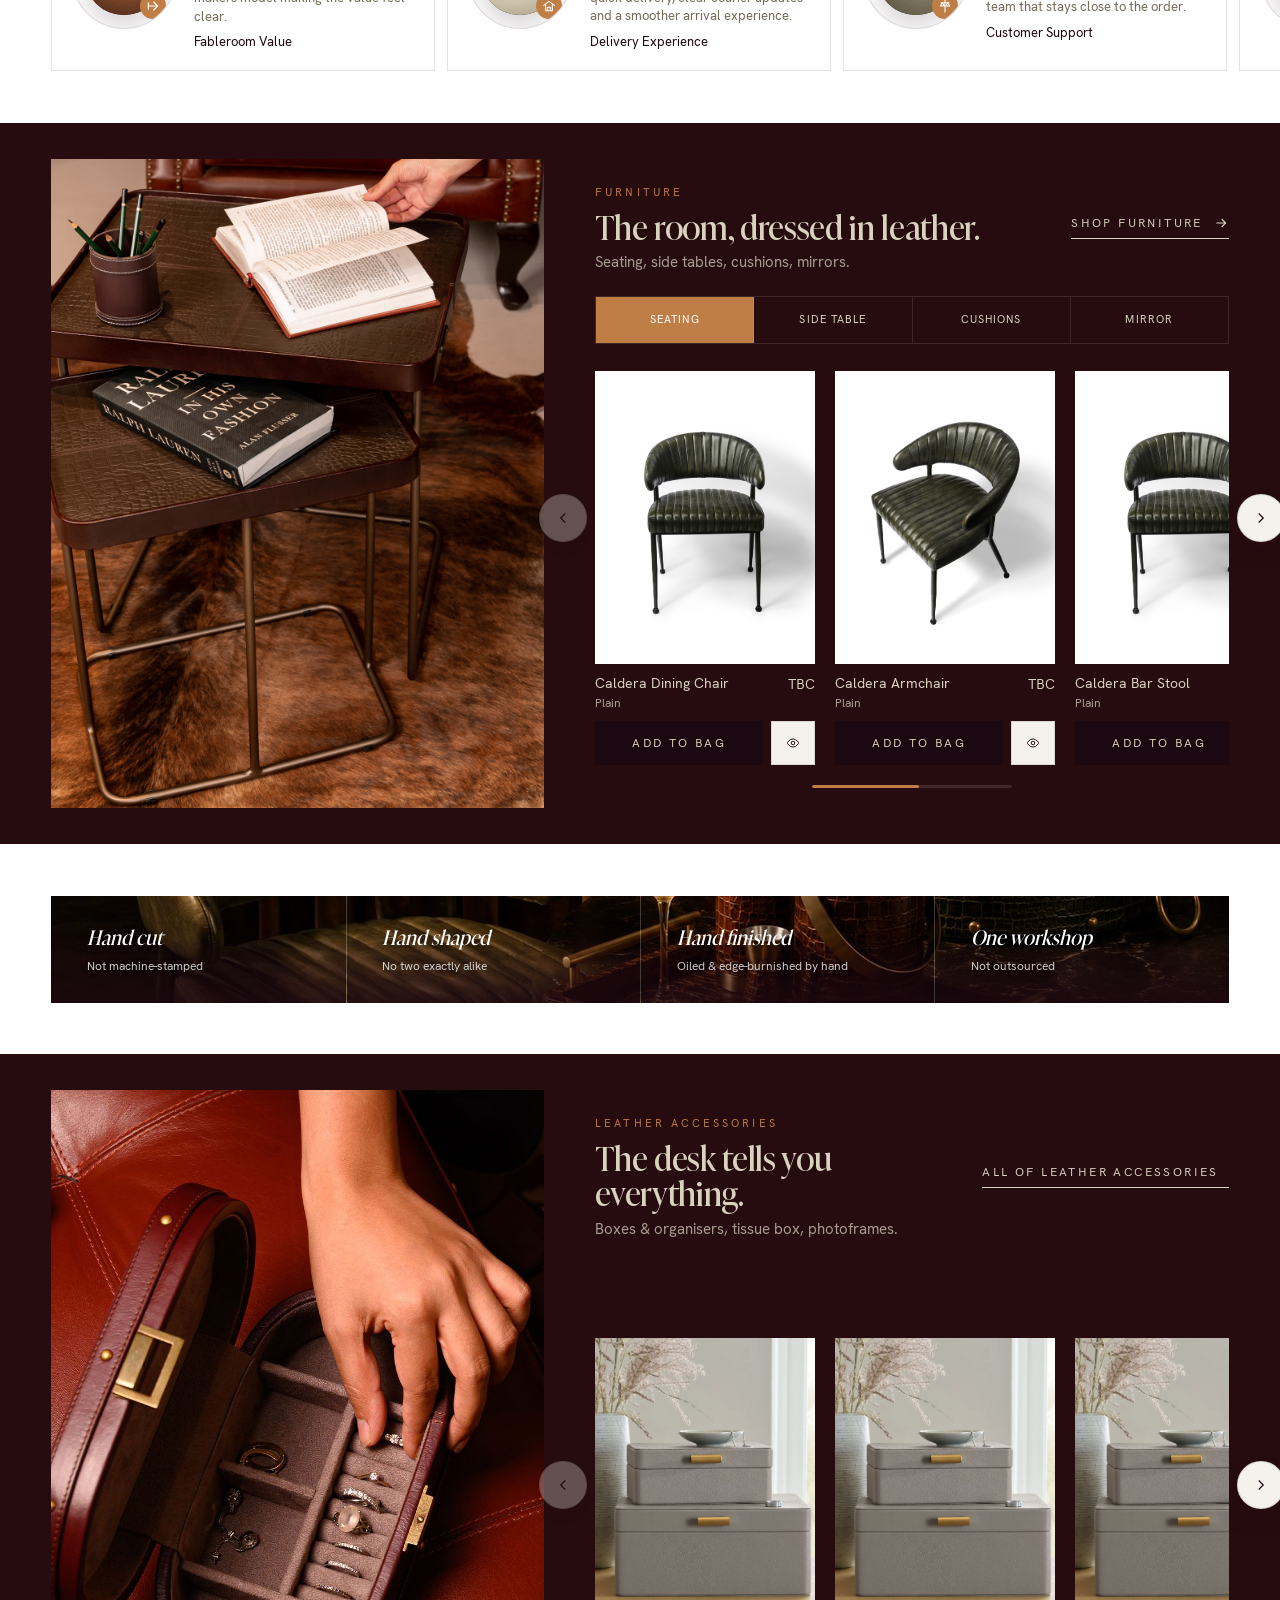
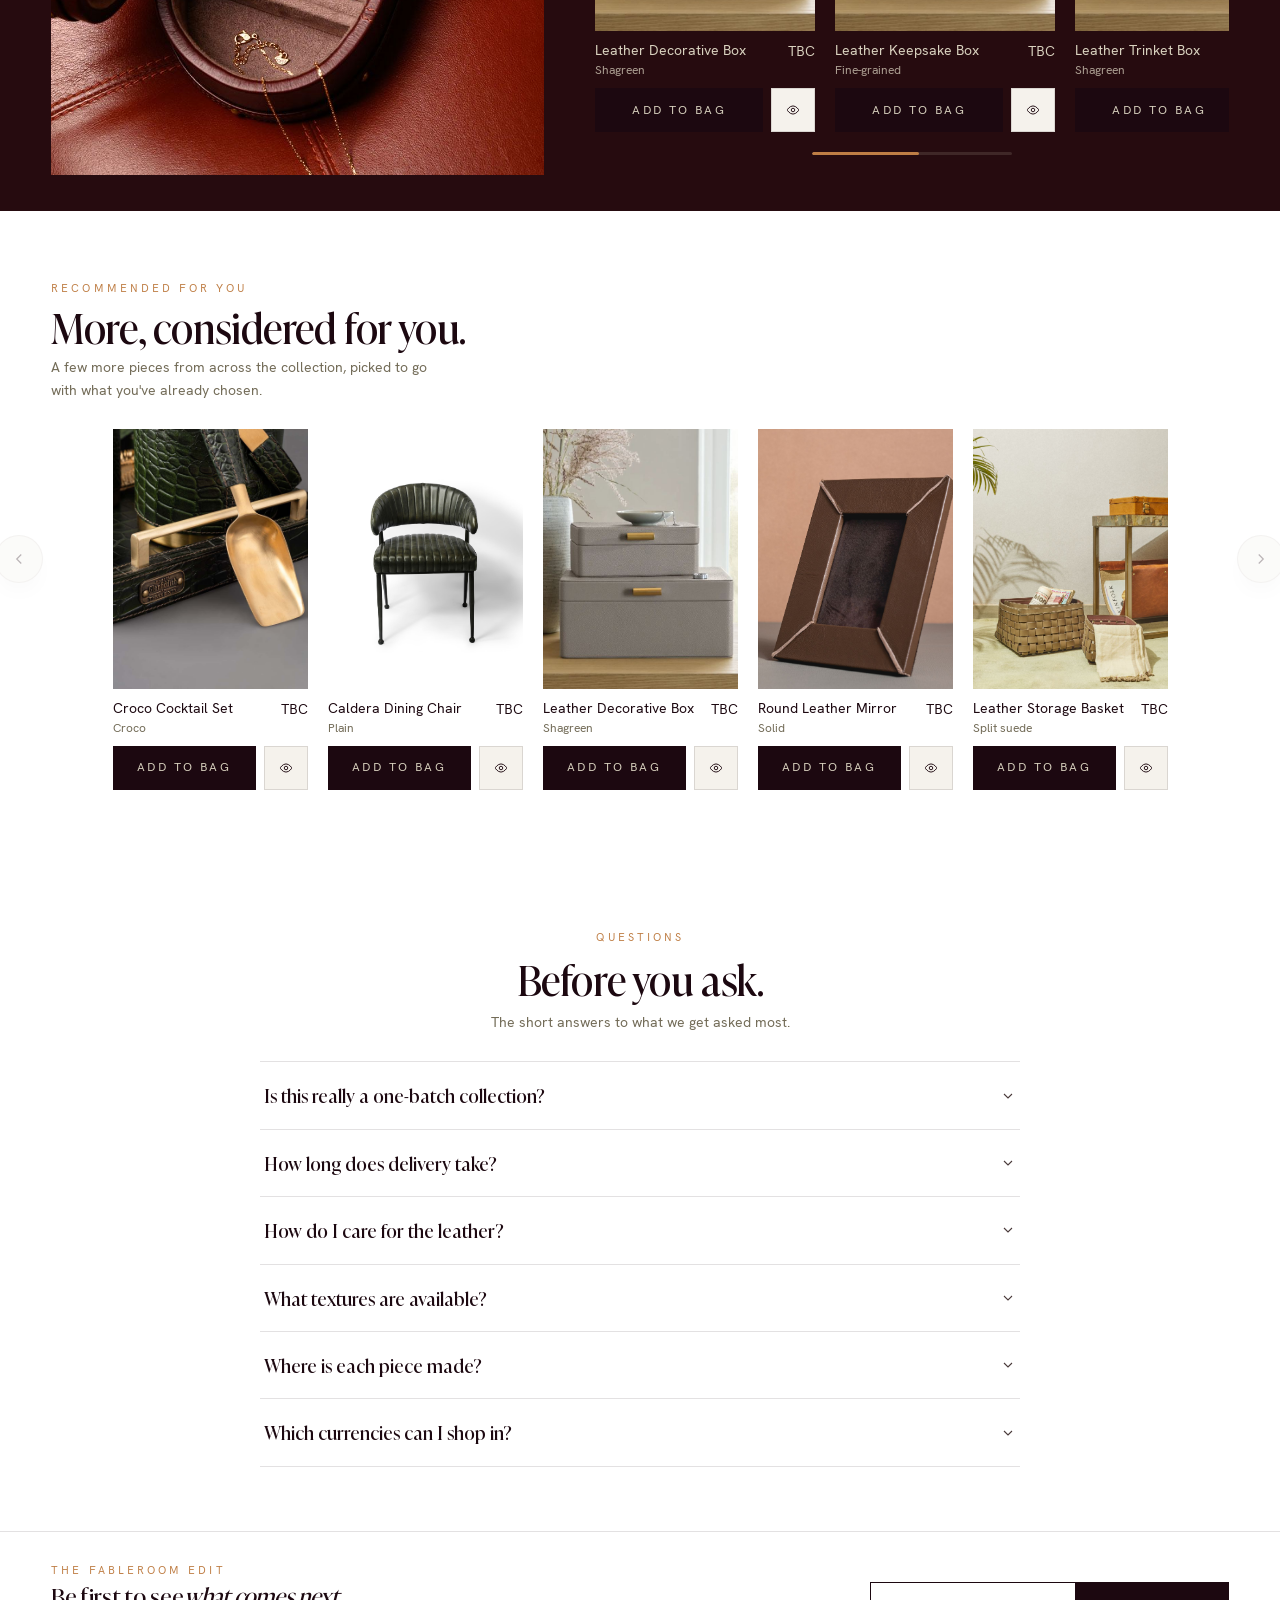
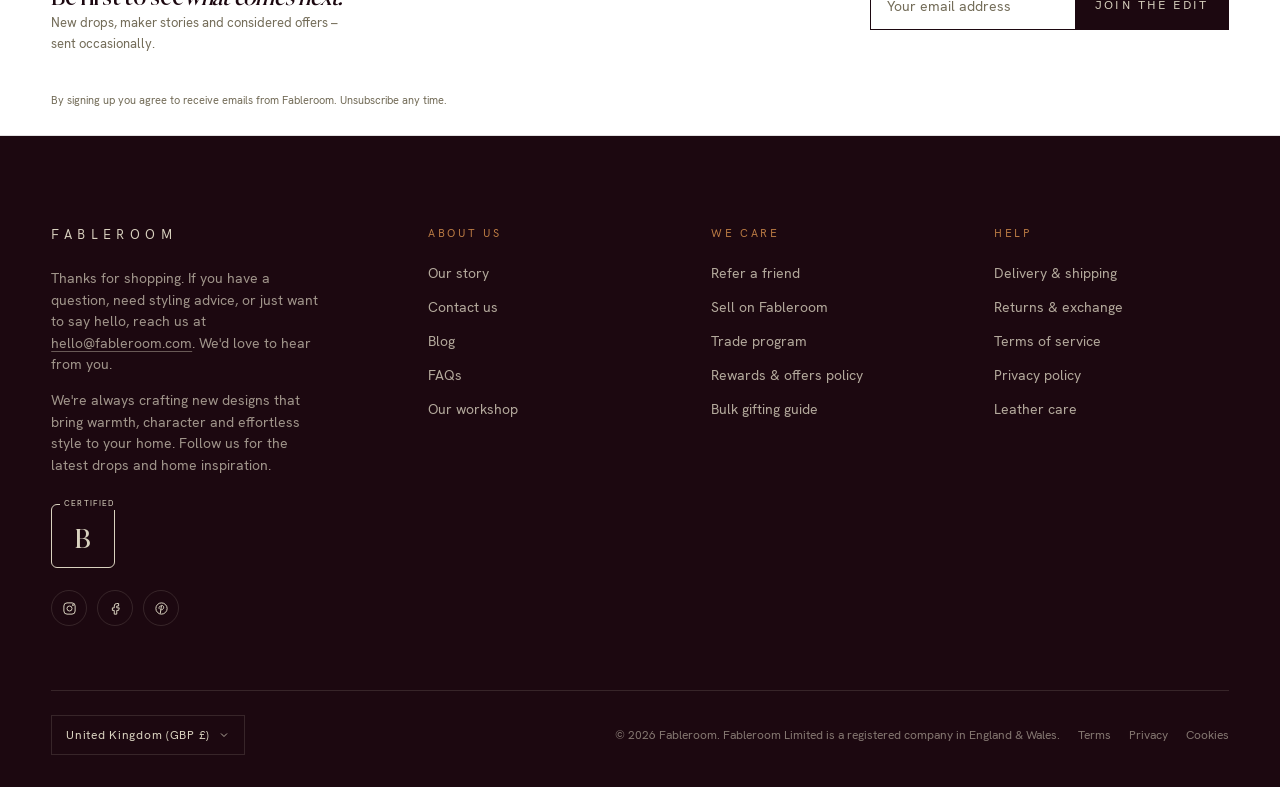
==== commit e6e329e9: "Rename Shops collection CTA to "View all" Co-Authored-By: Claude Sonnet 5 <noreply@anthropic.com>" ====
--- a/index.html
+++ b/index.html
@@ -1091,7 +1091,7 @@
       <span class="eyebrow">The collection</span>
       <h2 class="display" id="catTitle" style="margin-top:14px">The <em>Shops</em></h2>
       <p class="intro">Three parts of the same evening, held together by four handcrafted leathers. Start where you already know what you want.</p>
-      <a class="link-arrow cat-cta" href="#materials-filter">Shop the After Hours collection <svg viewBox="0 0 24 24" fill="none" stroke="currentColor" stroke-width="1.6"><path d="M5 12h14M13 6l6 6-6 6"/></svg></a>
+      <a class="link-arrow cat-cta" href="#materials-filter">View all <svg viewBox="0 0 24 24" fill="none" stroke="currentColor" stroke-width="1.6"><path d="M5 12h14M13 6l6 6-6 6"/></svg></a>
     </div>
     <div class="tiles">
       <a class="tile reveal" data-delay="1" href="#hosting">
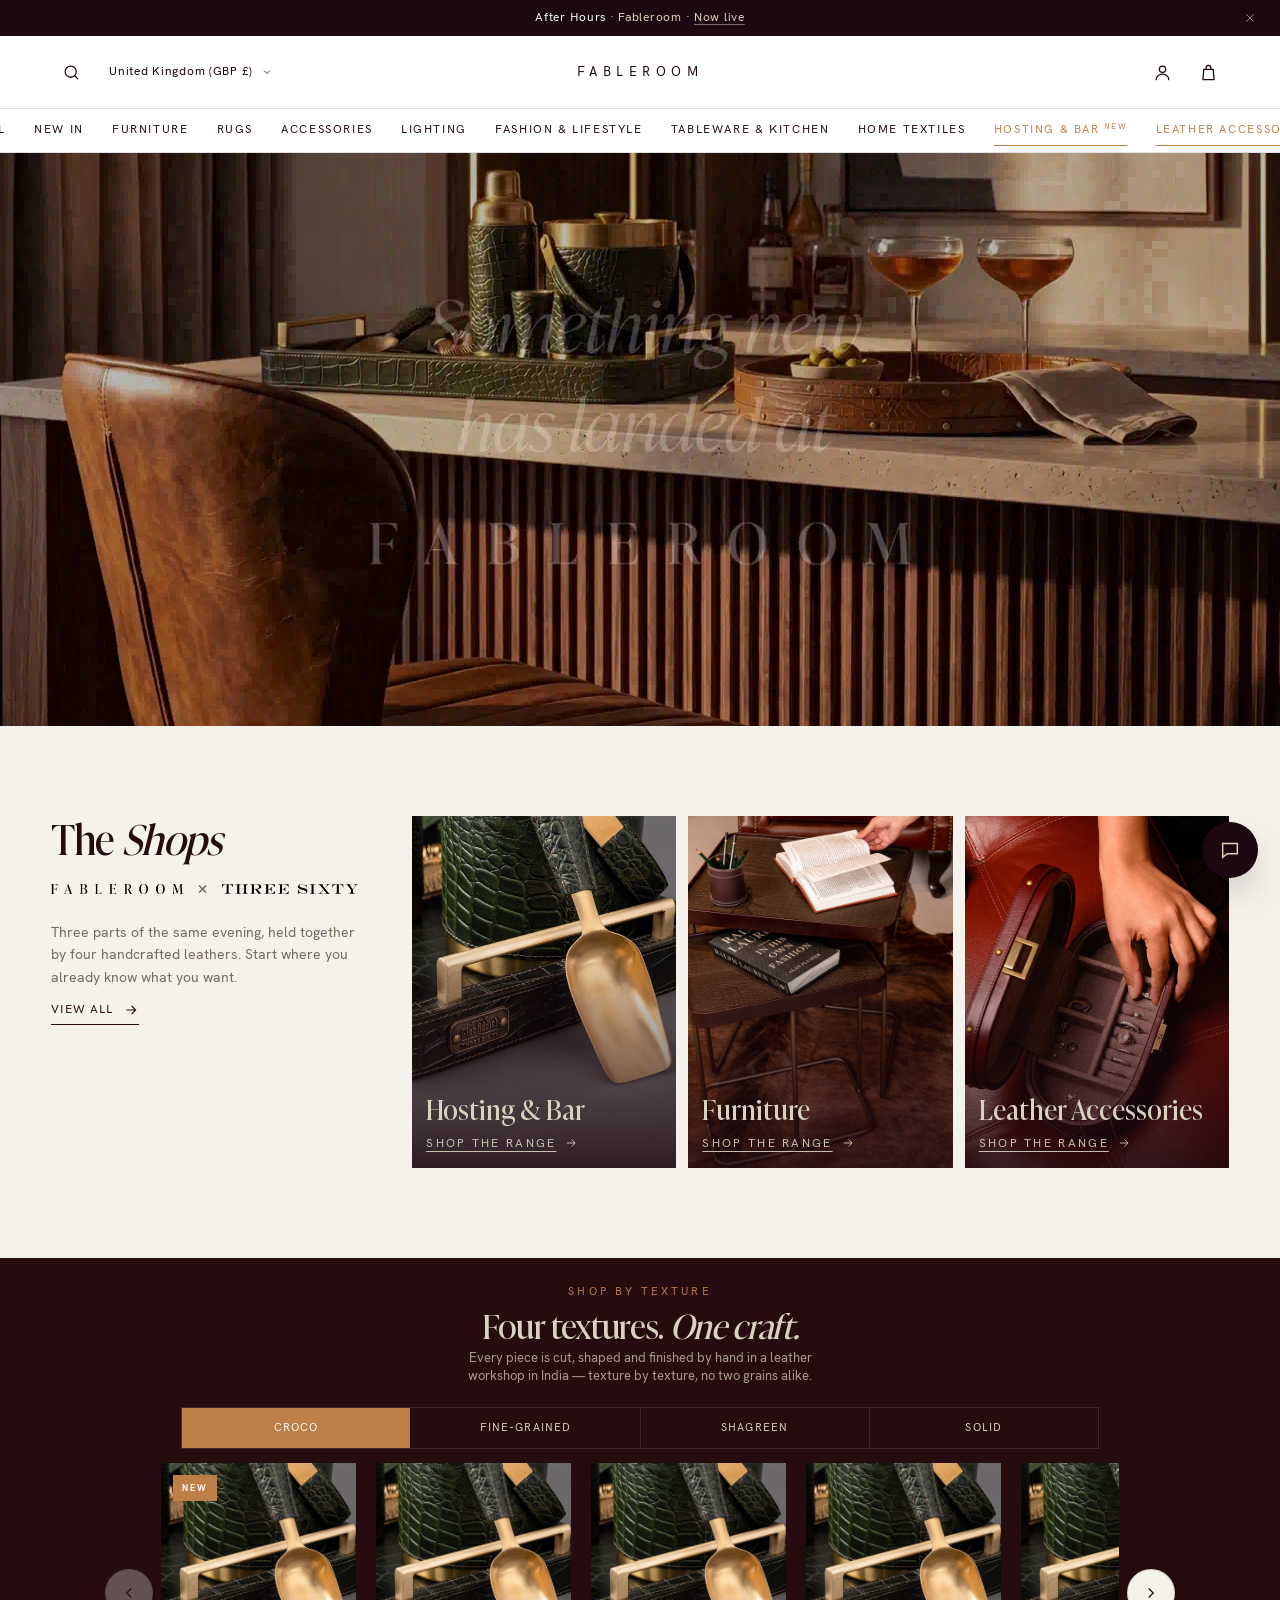
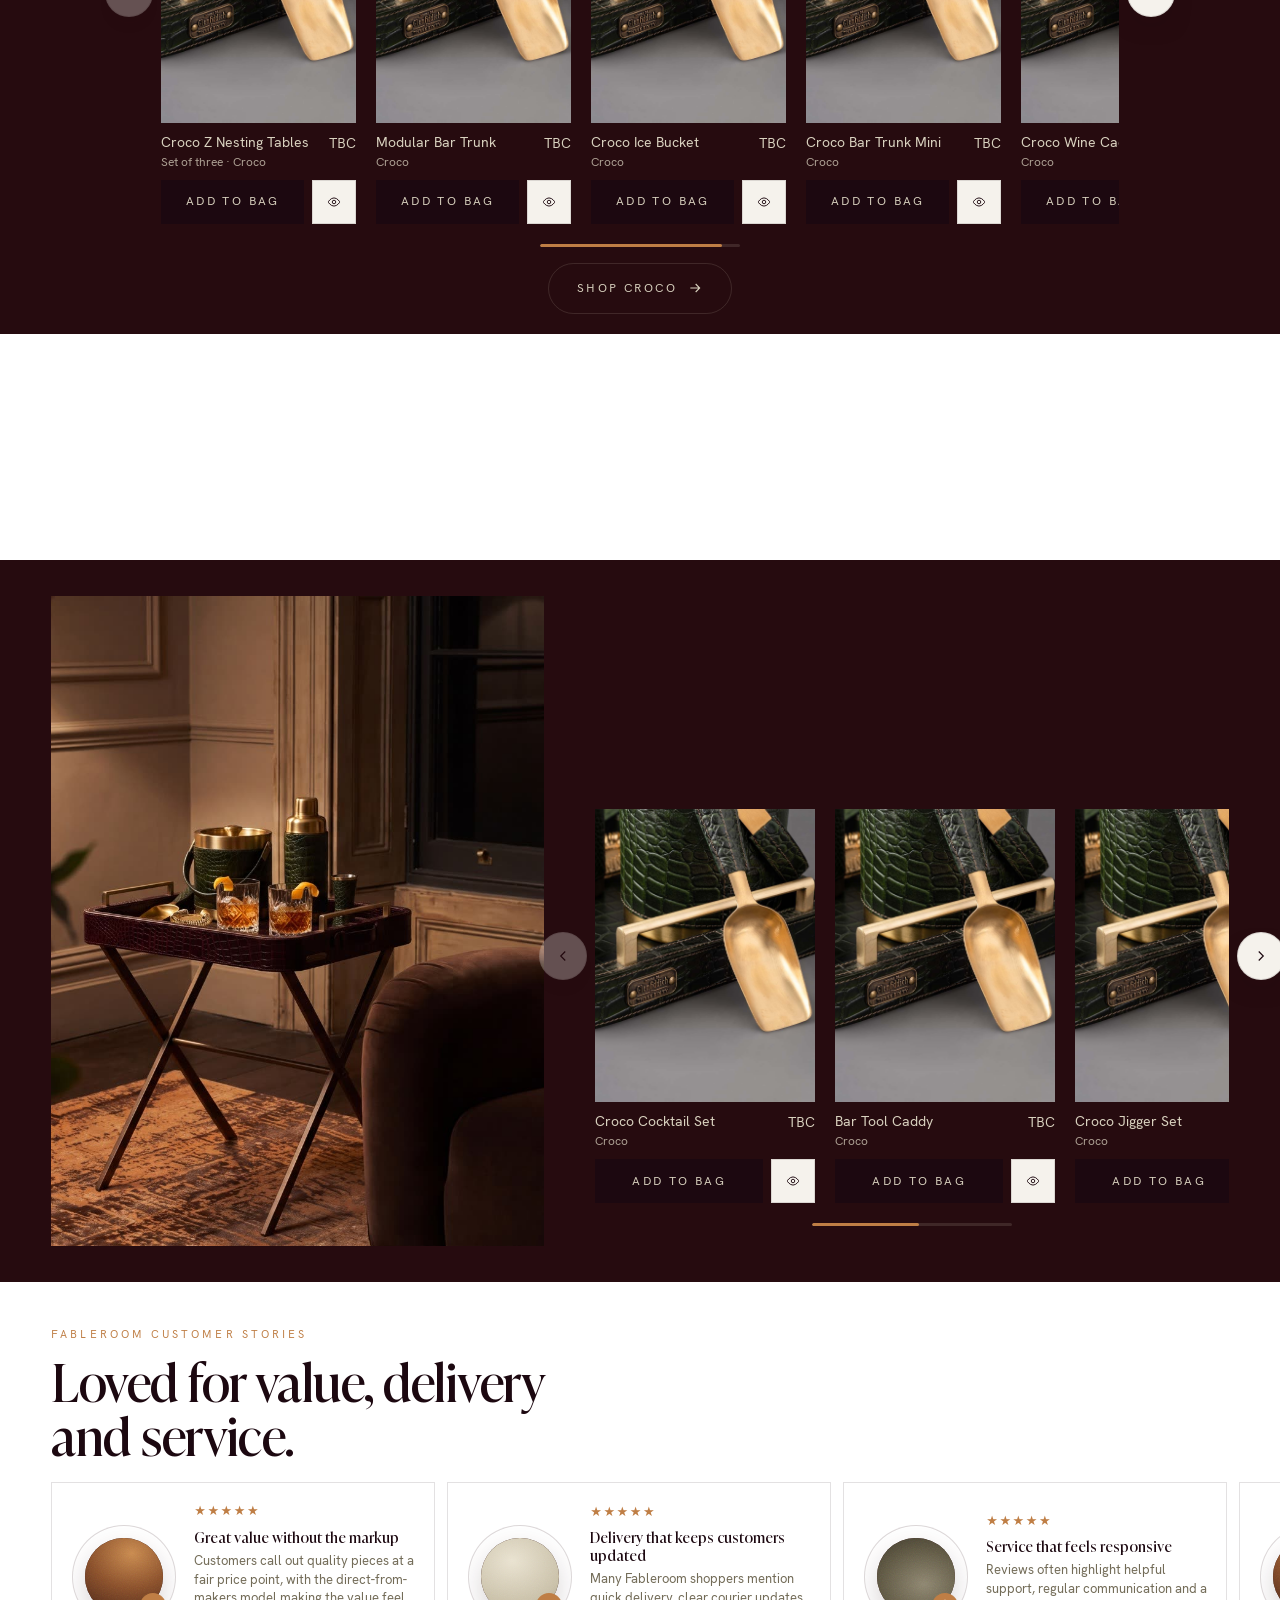
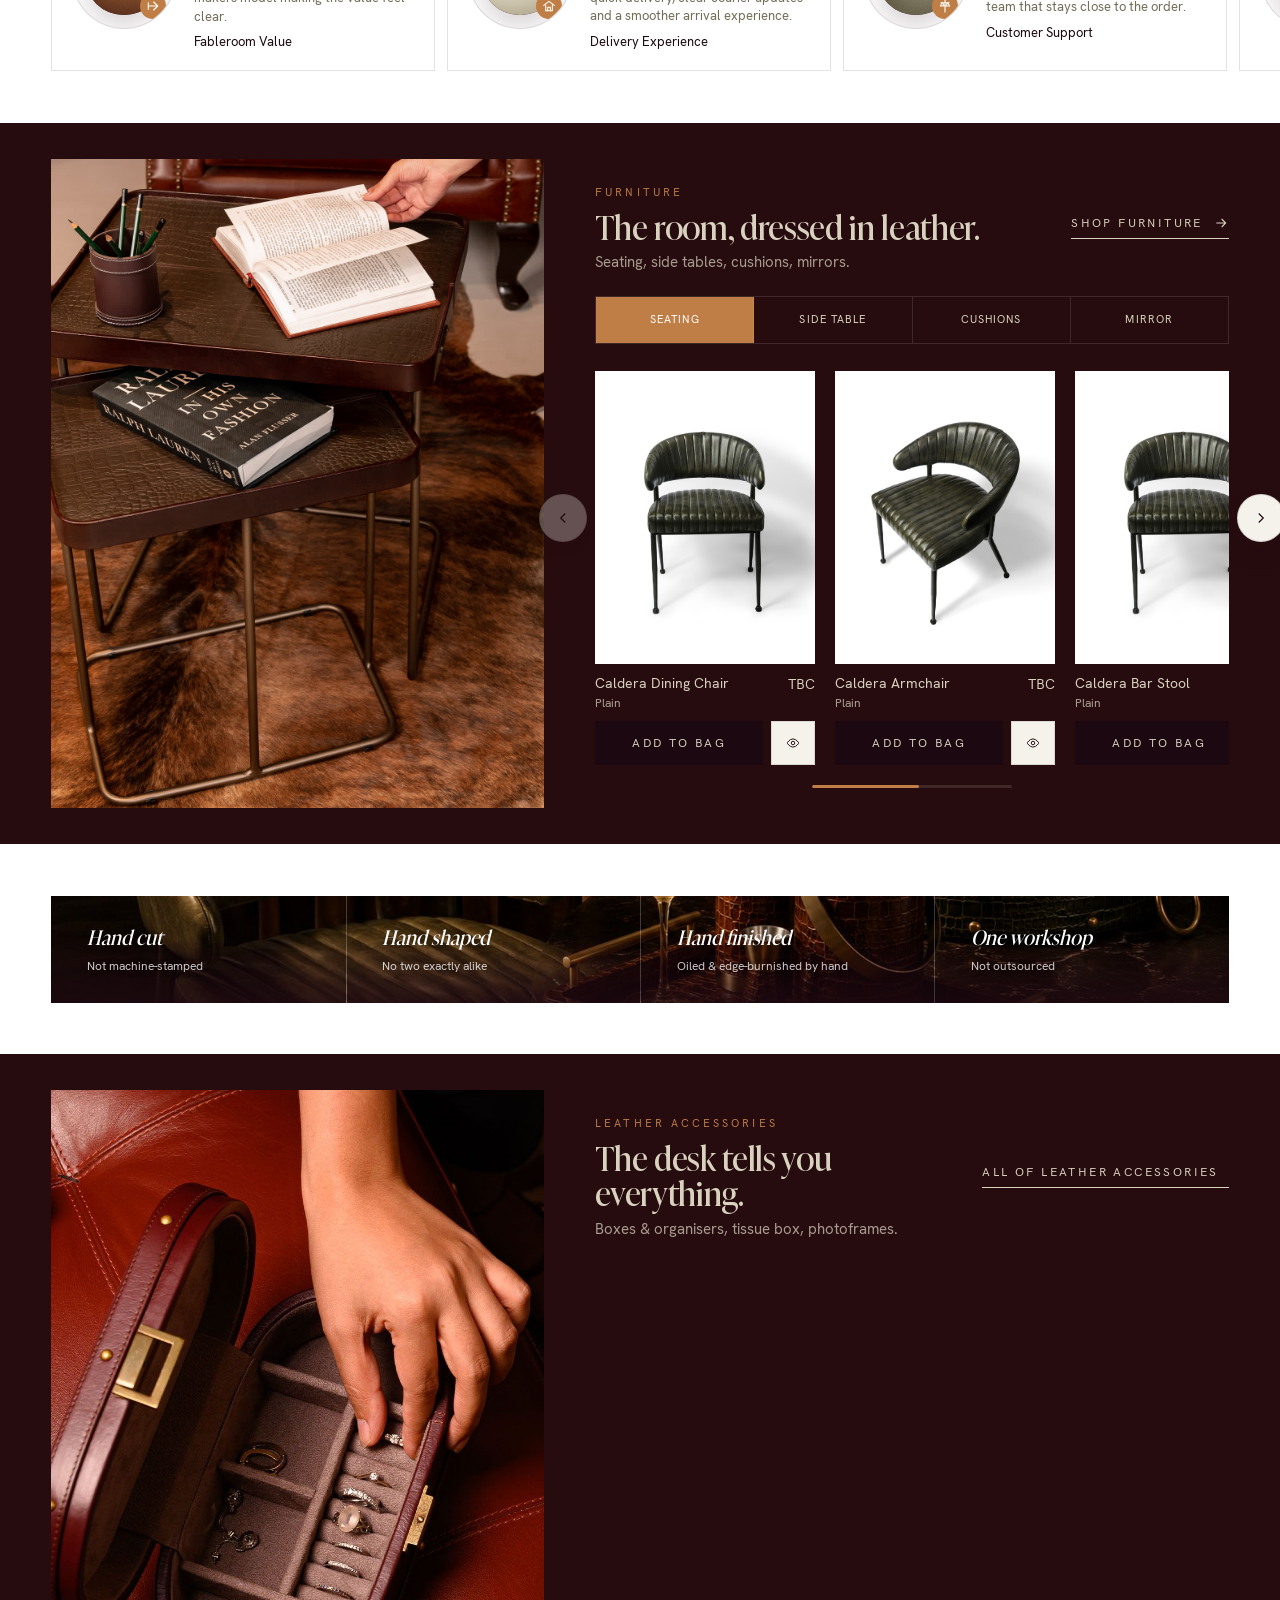
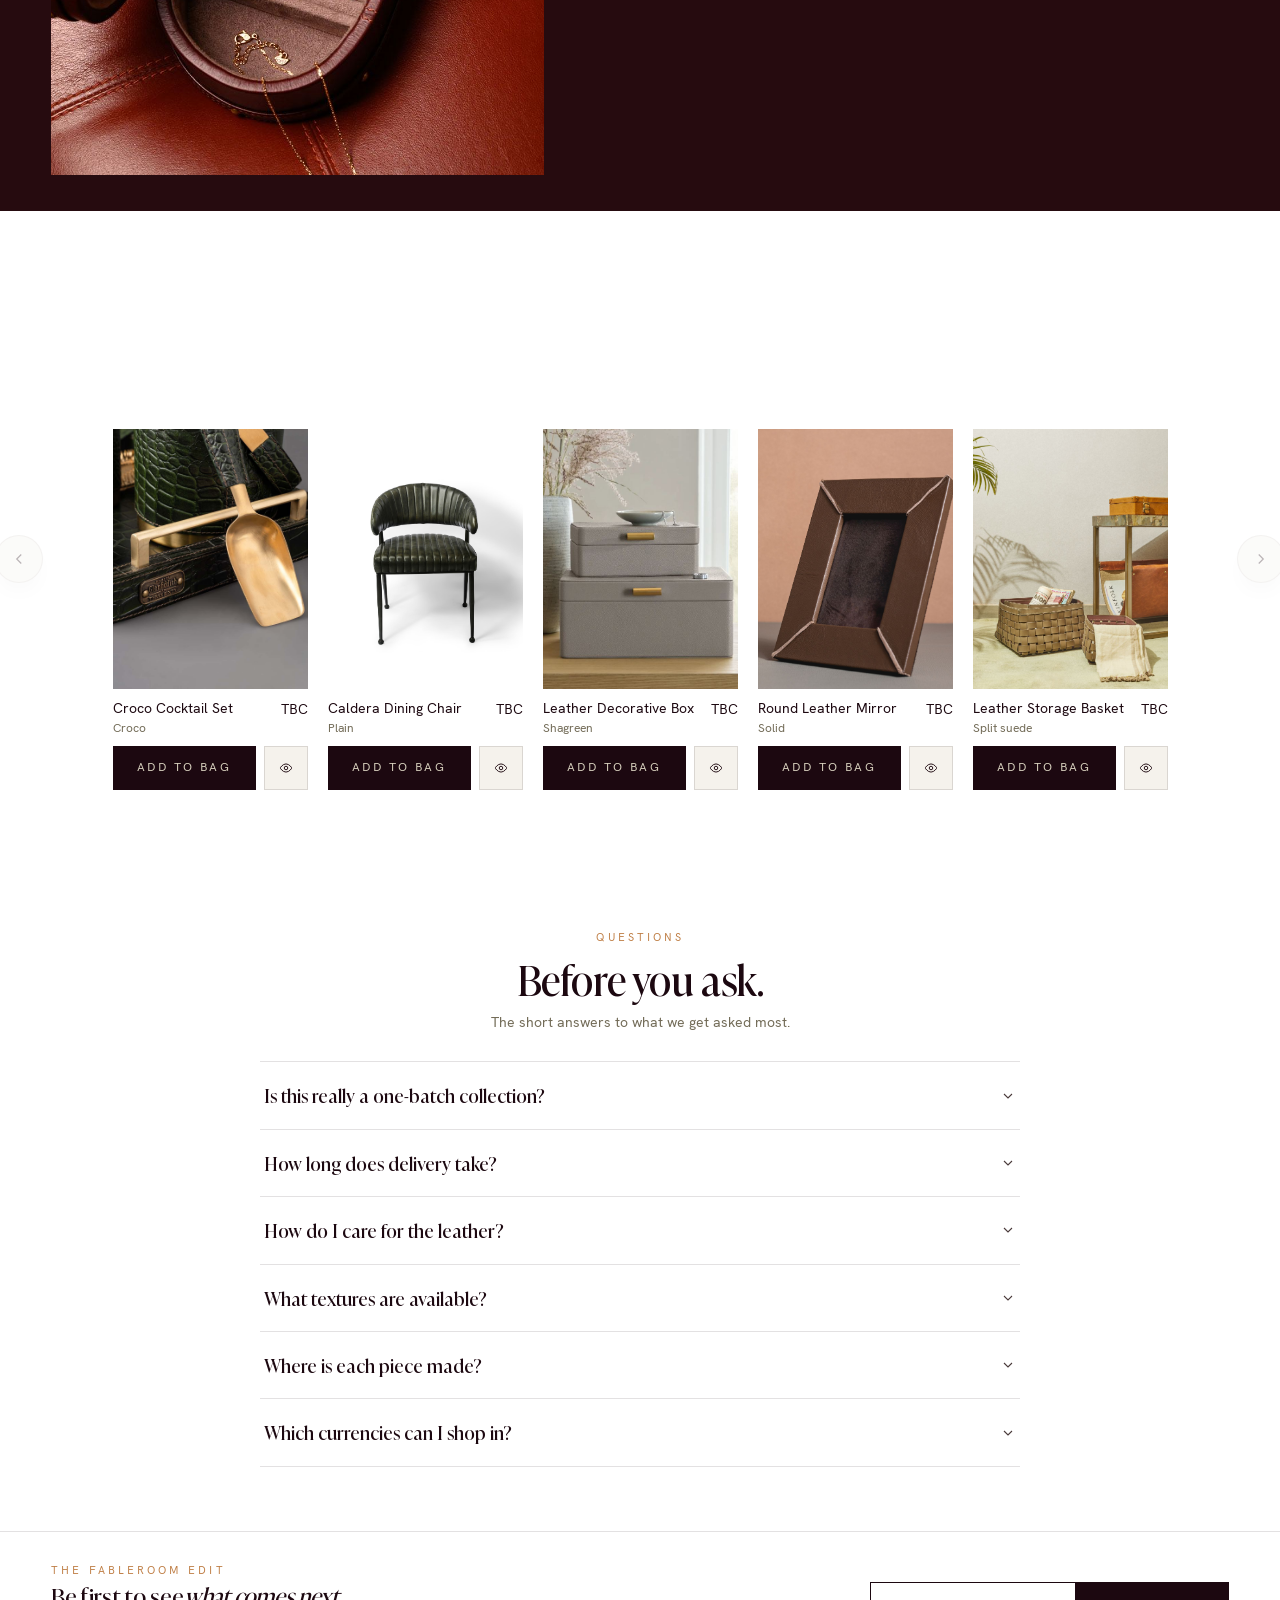
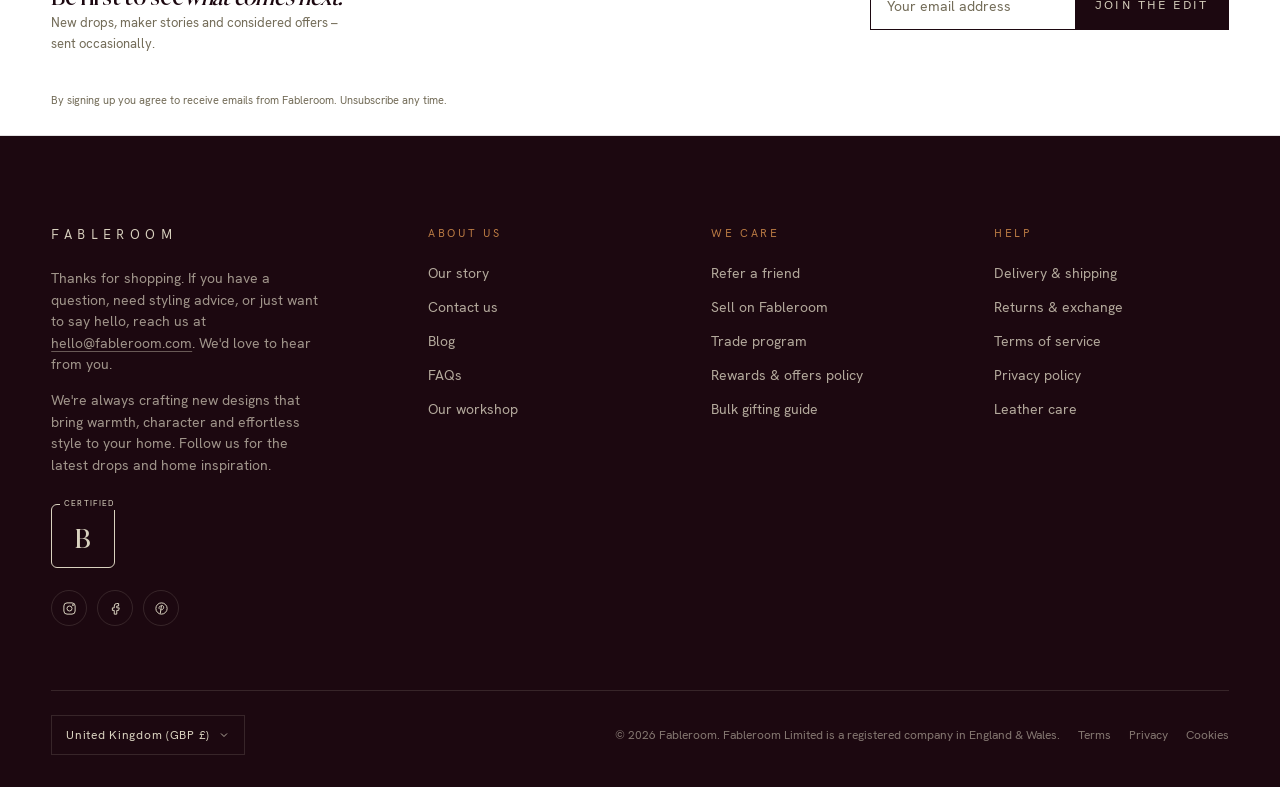
==== commit 62dfa226: "Add FABLEROOM x THREE SIXTY brandmark to Shops section Replace the plain "THE COLLECTION" eyebrow ab" ====
--- a/index.html
+++ b/index.html
@@ -195,6 +195,11 @@
 .categories h2{font-size:clamp(30px,3.2vw,46px);line-height:1.05}
 .categories .intro{color:var(--grey);font-size:14px;margin-top:22px;max-width:40ch;font-weight:300}
 .categories .cat-cta{margin-top:12px;color:var(--licorice);letter-spacing:.08em}
+.categories .cat-brandmark{display:flex;align-items:center;gap:14px;margin-top:20px}
+.categories .cat-brandmark img{width:auto;display:block}
+.categories .cat-brandmark img.fableroom{height:10px}
+.categories .cat-brandmark img.three-sixty{height:10px}
+.categories .cat-brandmark .x{font-family:var(--font-body);font-weight:400;font-size:20px;color:var(--grey);line-height:1;position:relative;top:-2px}
 .tiles{display:grid;grid-template-columns:repeat(3,1fr);gap:var(--space-xs)}
 .tile{position:relative;aspect-ratio:3/4;overflow:hidden;display:block;color:var(--bone)}
 .tile .ph{position:absolute;inset:0;transition:transform 1.1s var(--ease-out)}
@@ -779,6 +784,10 @@
   .categories .wrap{grid-template-columns:1fr;gap:18px}
   .categories .intro{max-width:none;font-size:11px;line-height:1.45;margin-top:14px}
   .categories .cat-cta{margin-top:10px;font-size:10.5px}
+  .categories .cat-brandmark{margin-top:14px;gap:11px}
+  .categories .cat-brandmark img.fableroom{height:10px}
+  .categories .cat-brandmark img.three-sixty{height:10px}
+  .categories .cat-brandmark .x{font-size:17px;top:-1.25px}
   .tiles{grid-template-columns:repeat(3,1fr)}
   .track{grid-auto-columns:calc((100% - var(--gap))/2)}
   .car-nav{display:none}
@@ -1088,8 +1097,12 @@
 <section class="categories" id="categories" aria-labelledby="catTitle">
   <div class="wrap">
     <div class="reveal">
-      <span class="eyebrow">The collection</span>
-      <h2 class="display" id="catTitle" style="margin-top:14px">The <em>Shops</em></h2>
+      <h2 class="display" id="catTitle">The <em>Shops</em></h2>
+      <div class="cat-brandmark">
+        <img class="fableroom" src="assets/img/fableroom-wordmark.png" alt="Fableroom">
+        <span class="x">&times;</span>
+        <img class="three-sixty" src="assets/img/three-sixty-wordmark.png" alt="Three Sixty">
+      </div>
       <p class="intro">Three parts of the same evening, held together by four handcrafted leathers. Start where you already know what you want.</p>
       <a class="link-arrow cat-cta" href="#materials-filter">View all <svg viewBox="0 0 24 24" fill="none" stroke="currentColor" stroke-width="1.6"><path d="M5 12h14M13 6l6 6-6 6"/></svg></a>
     </div>
